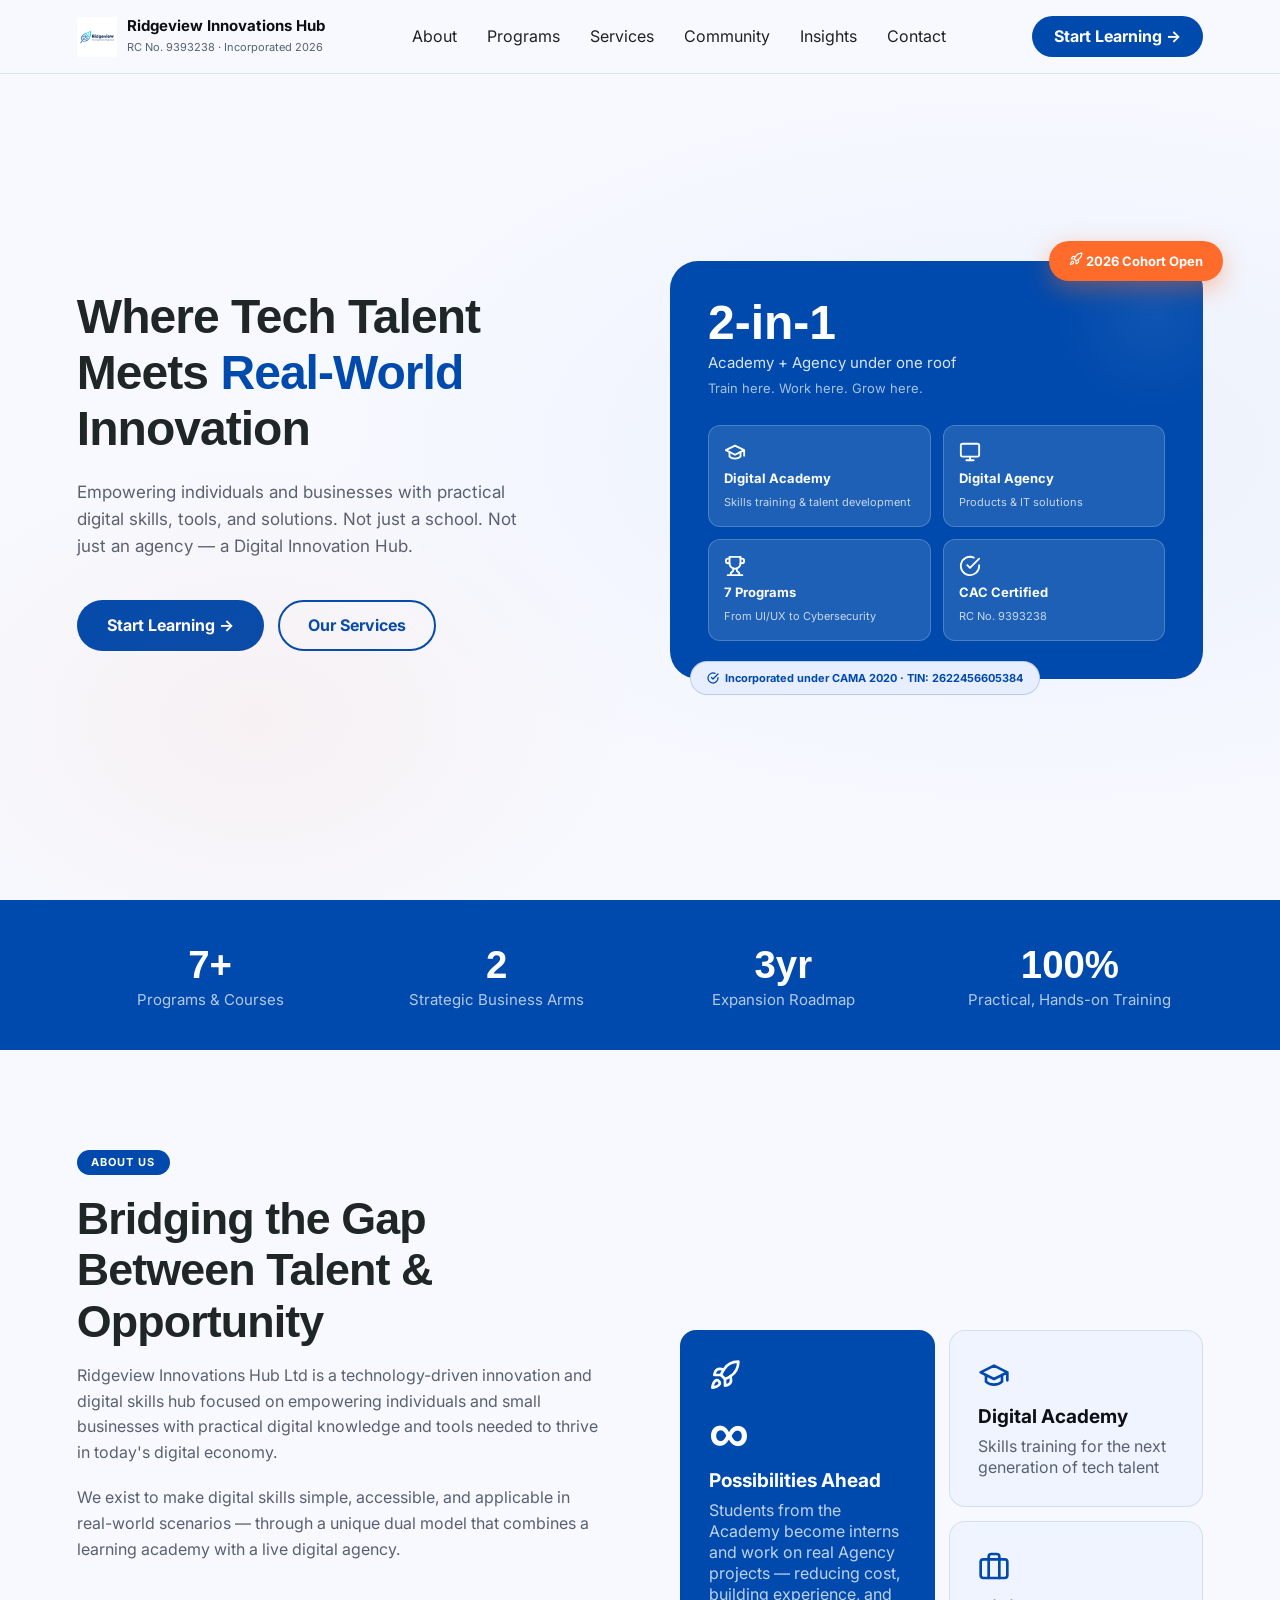
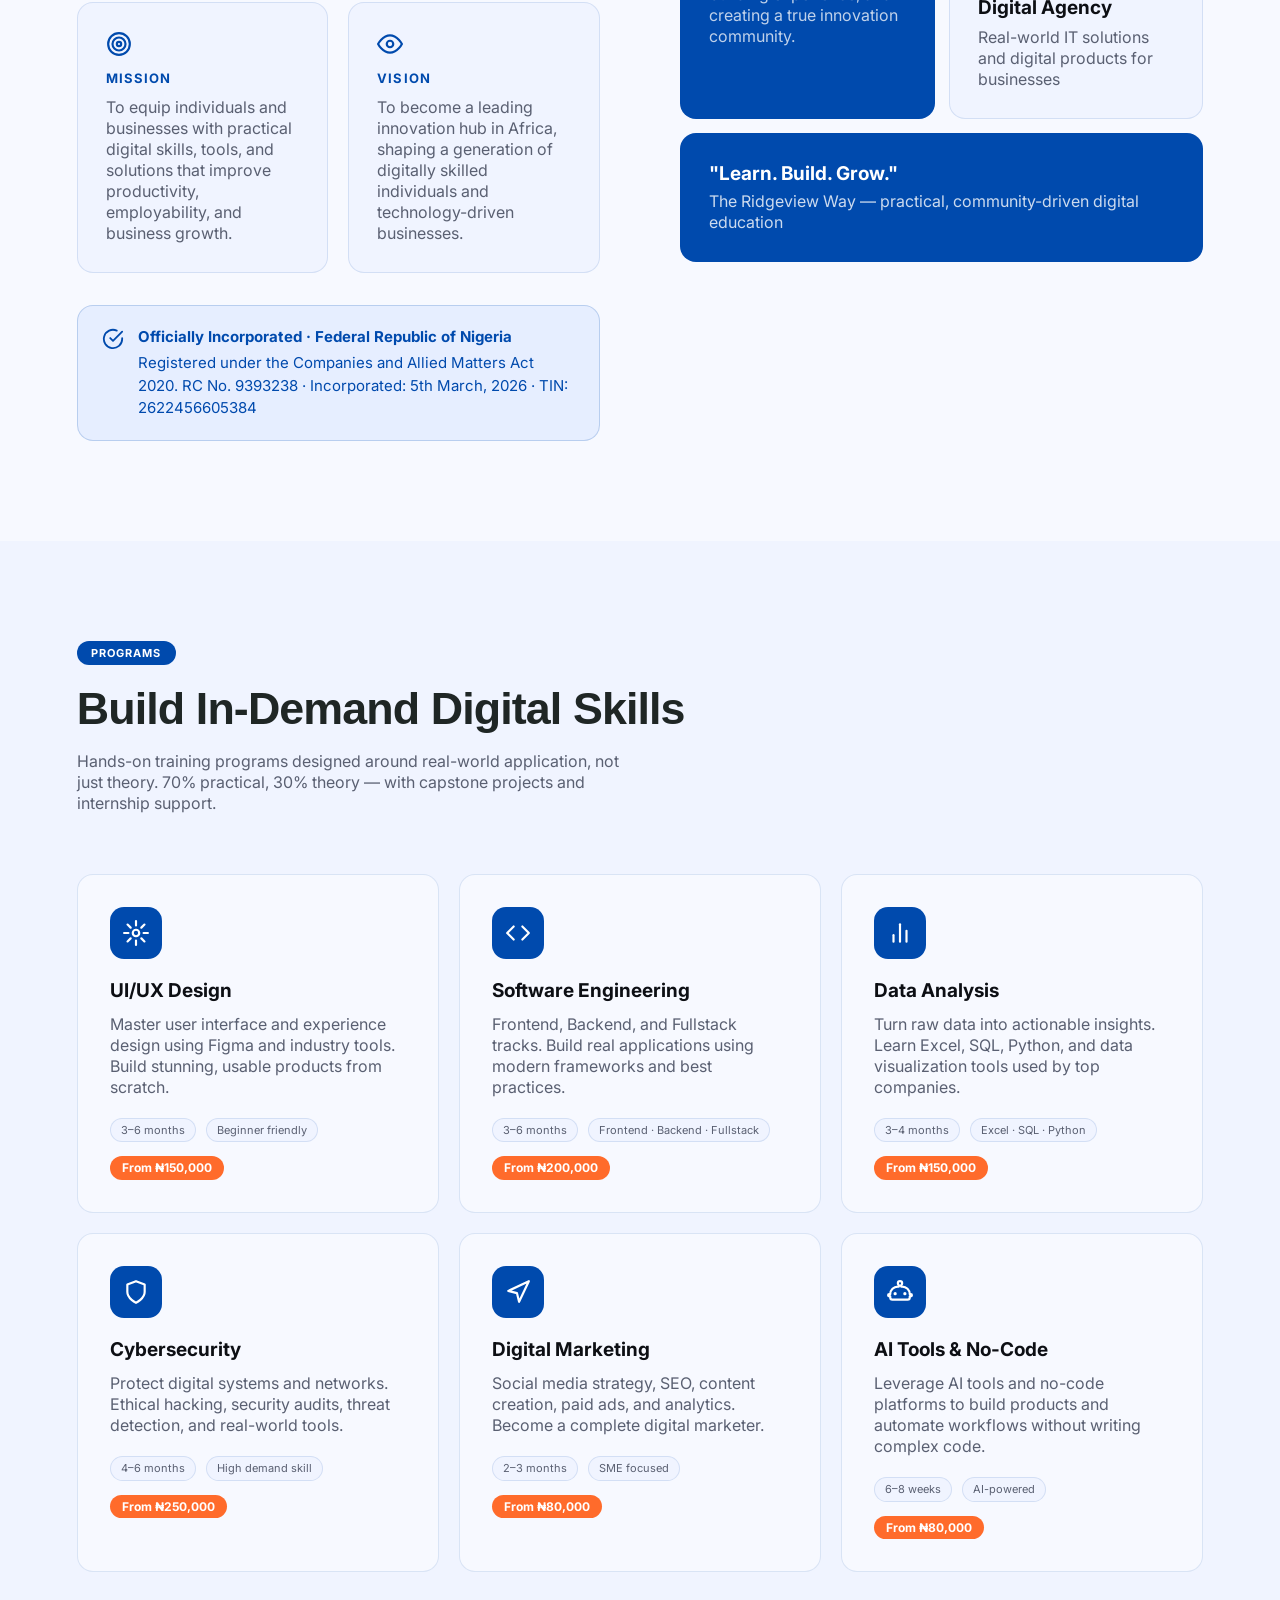
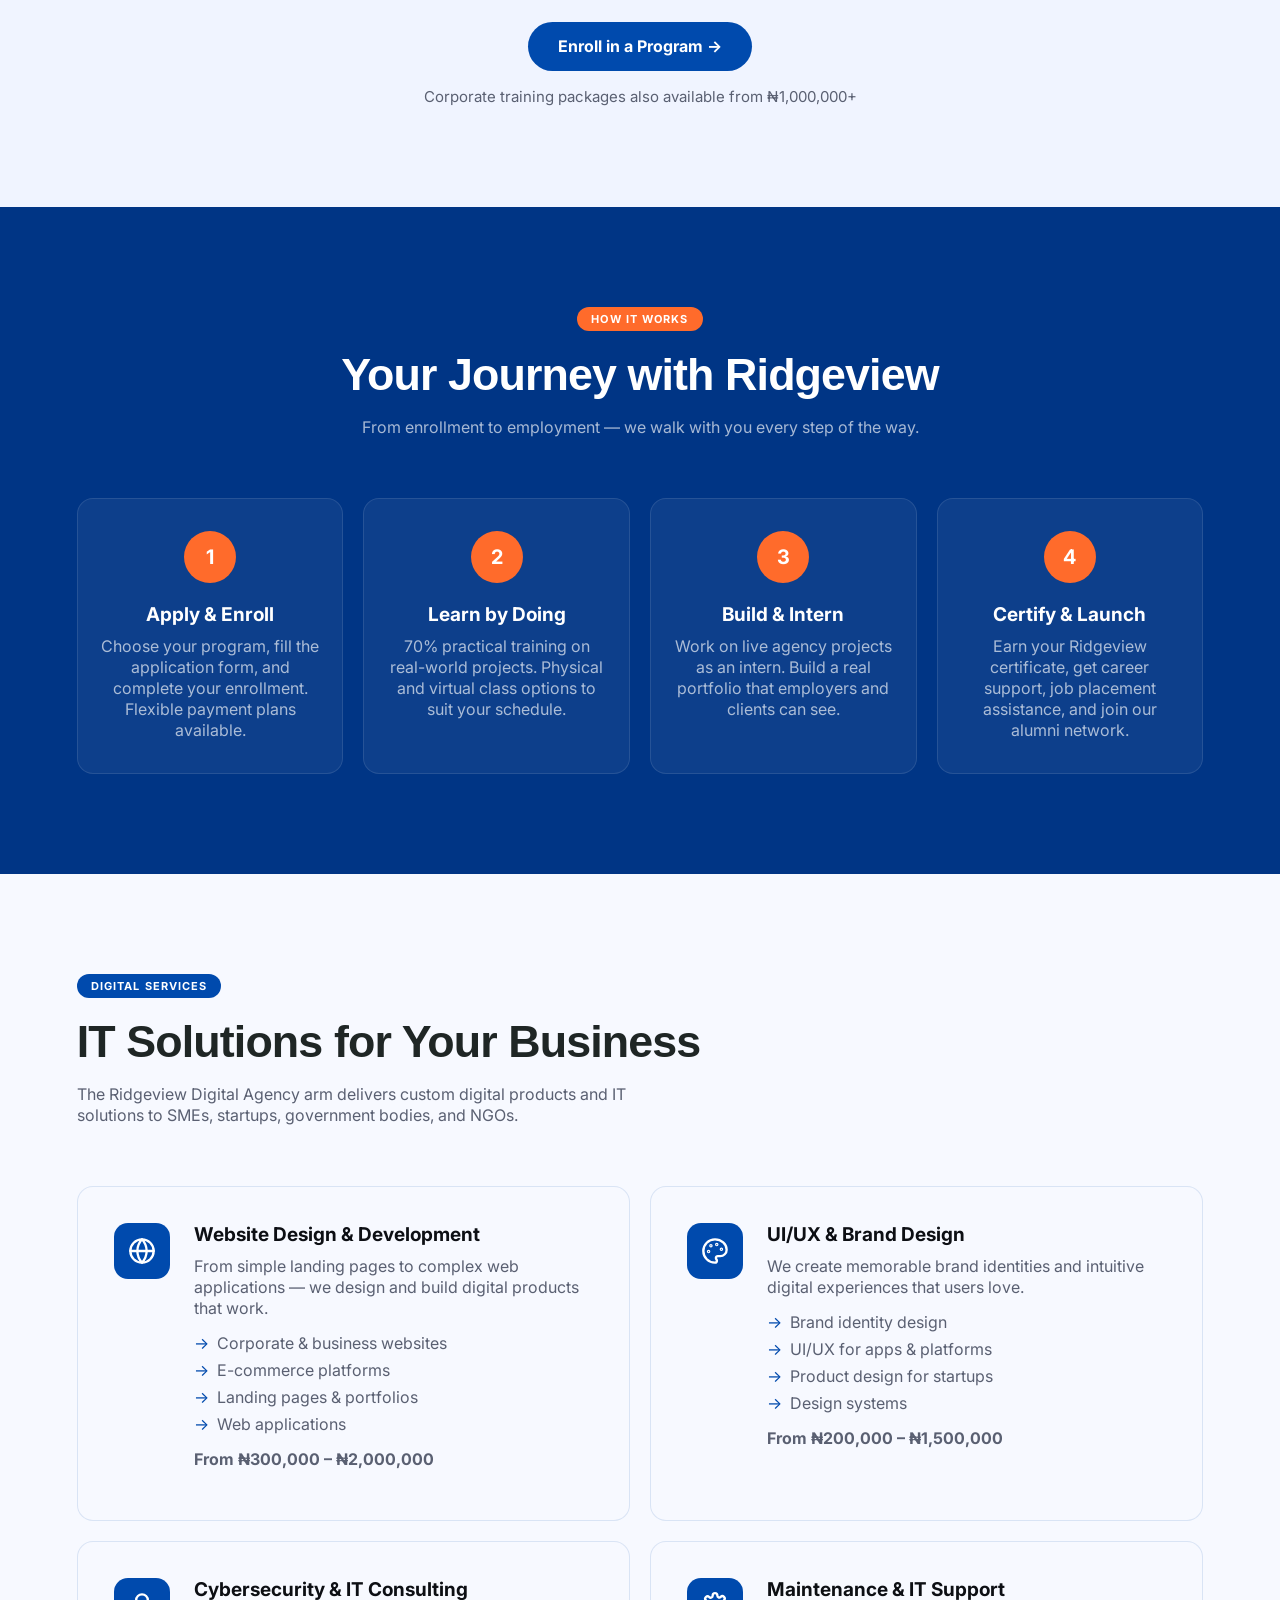
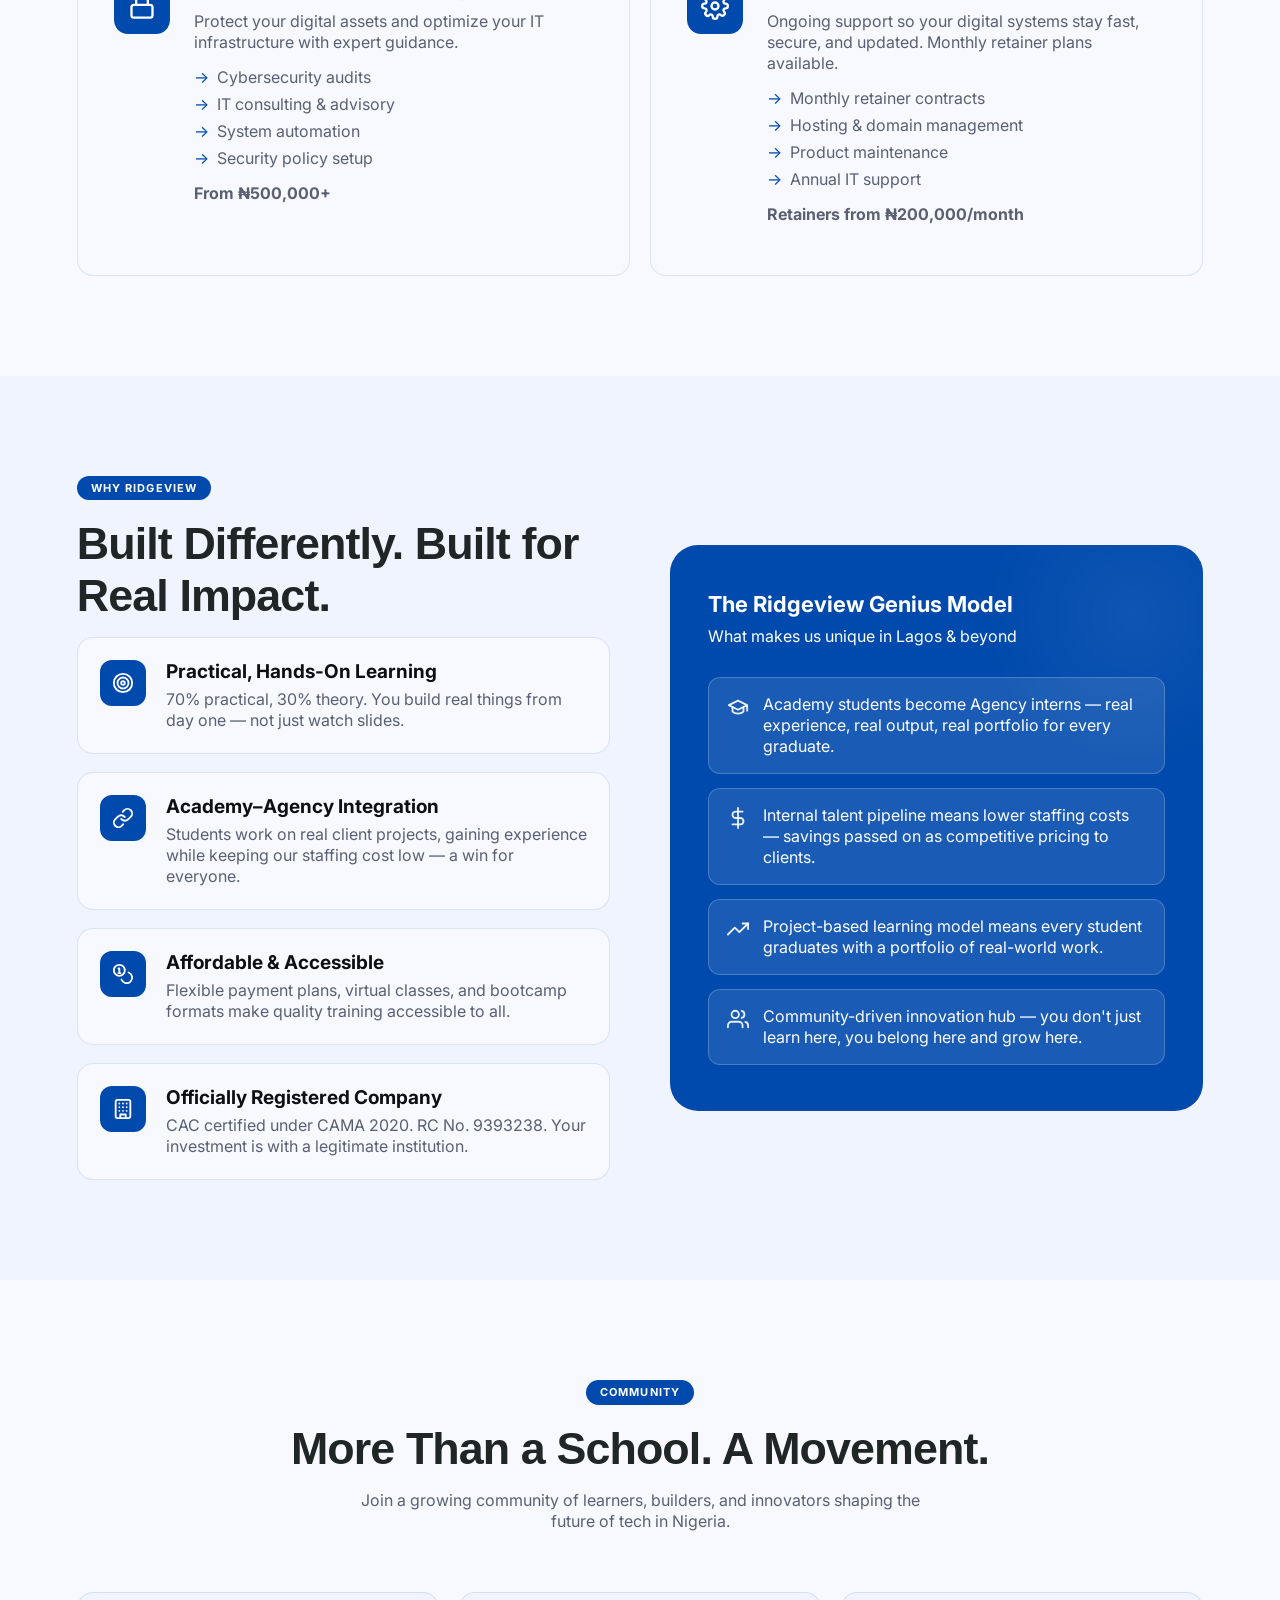
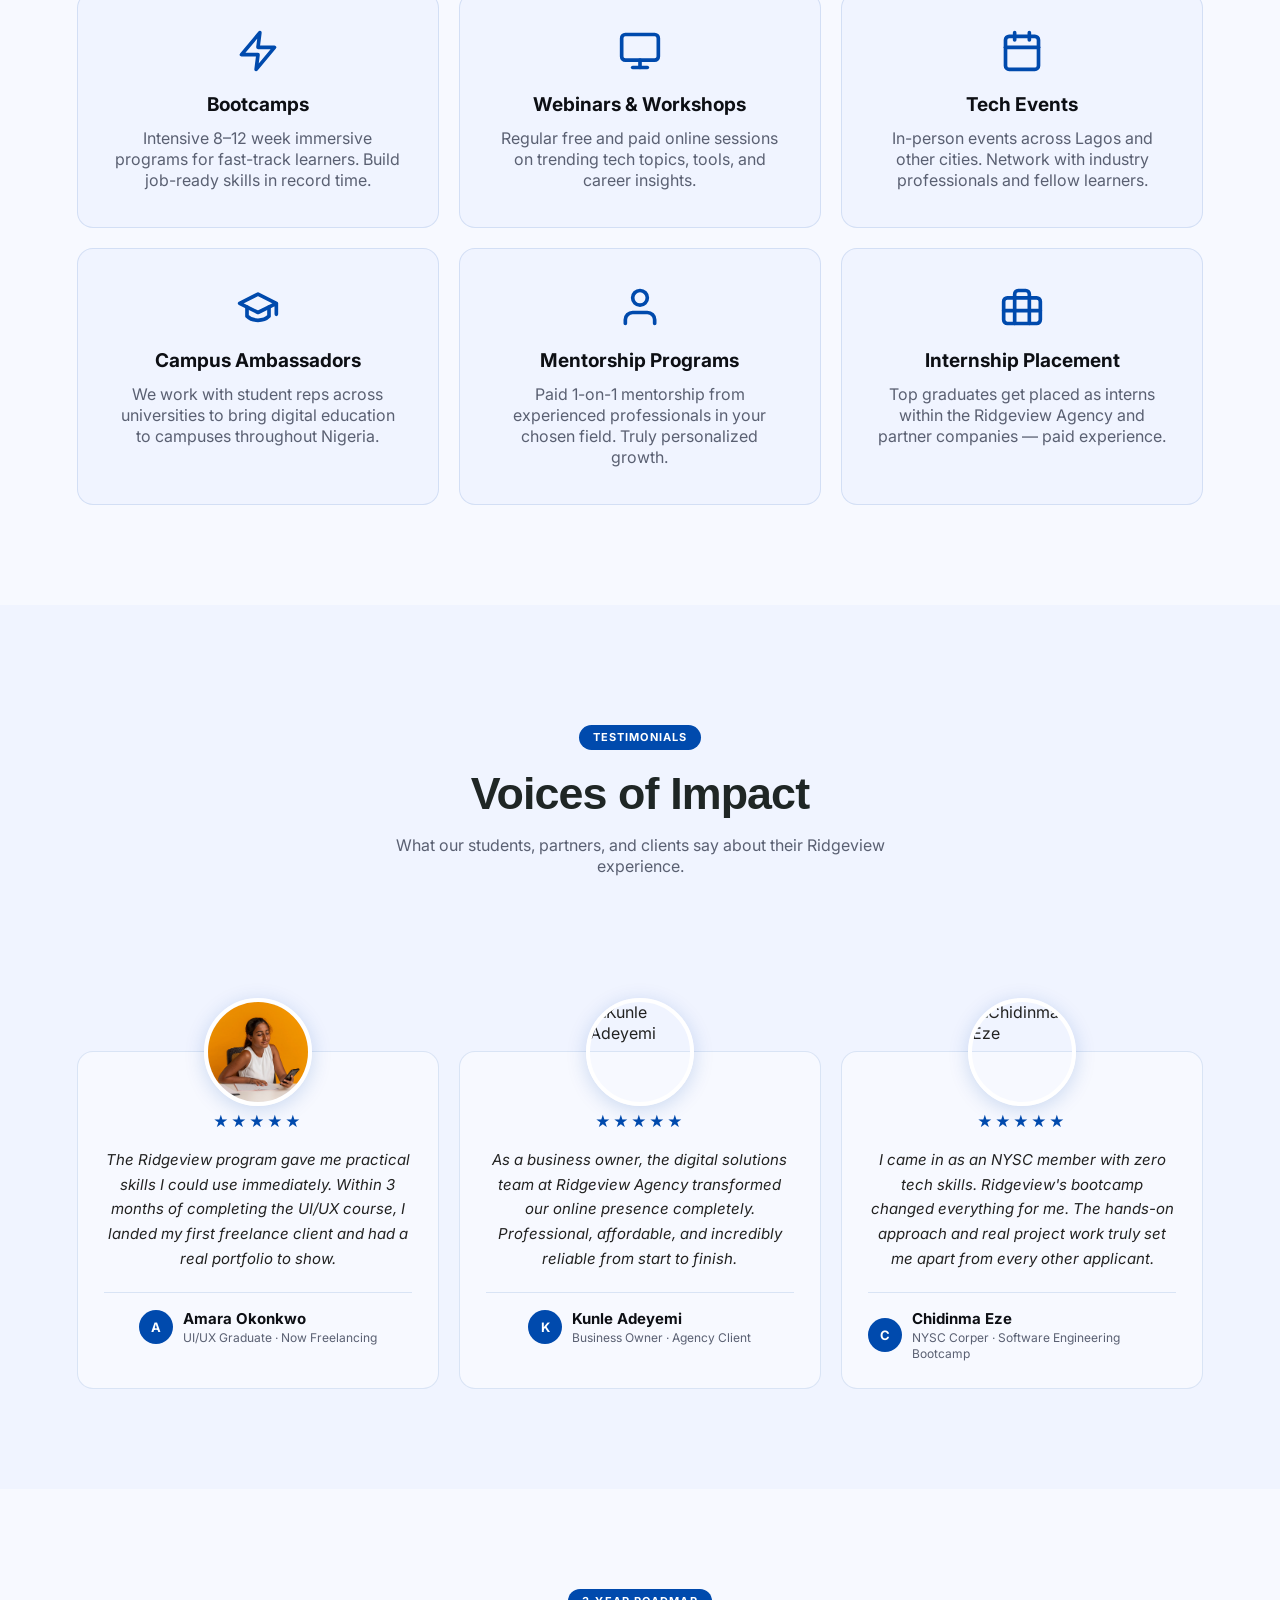
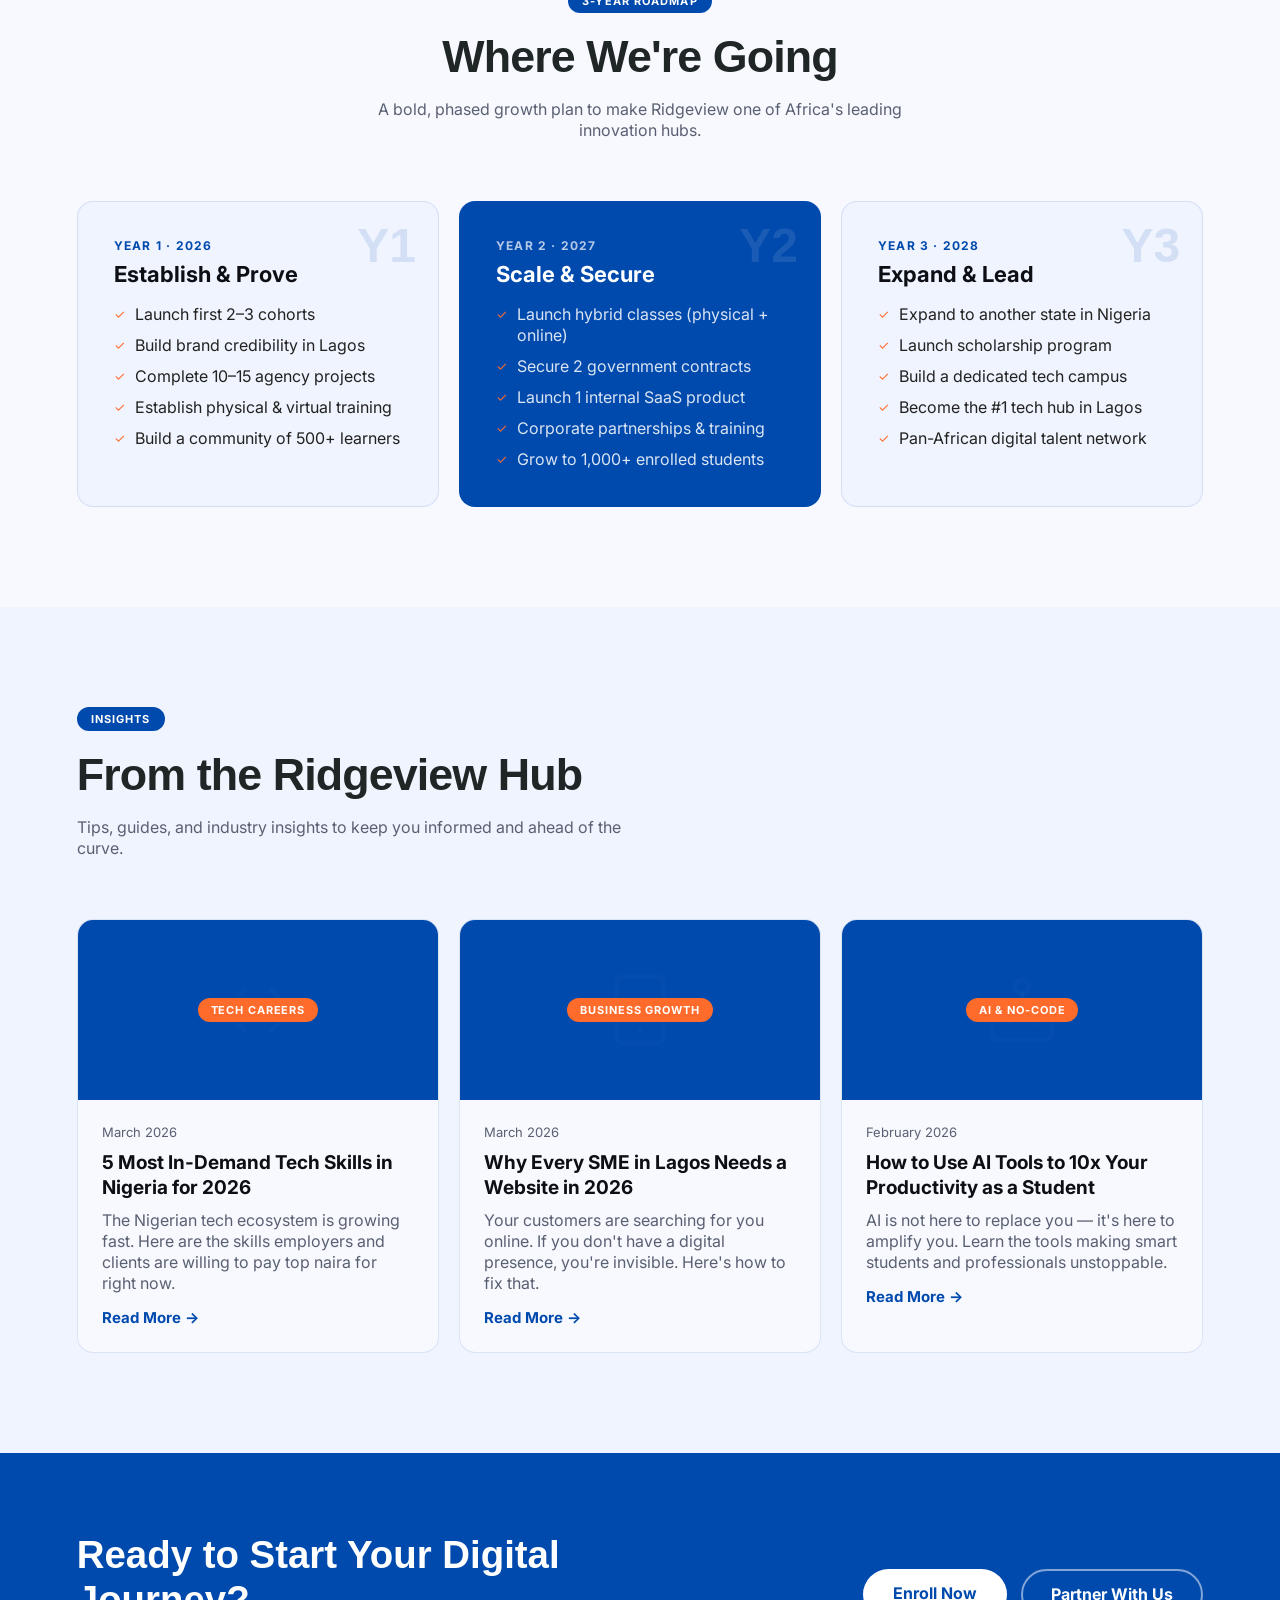
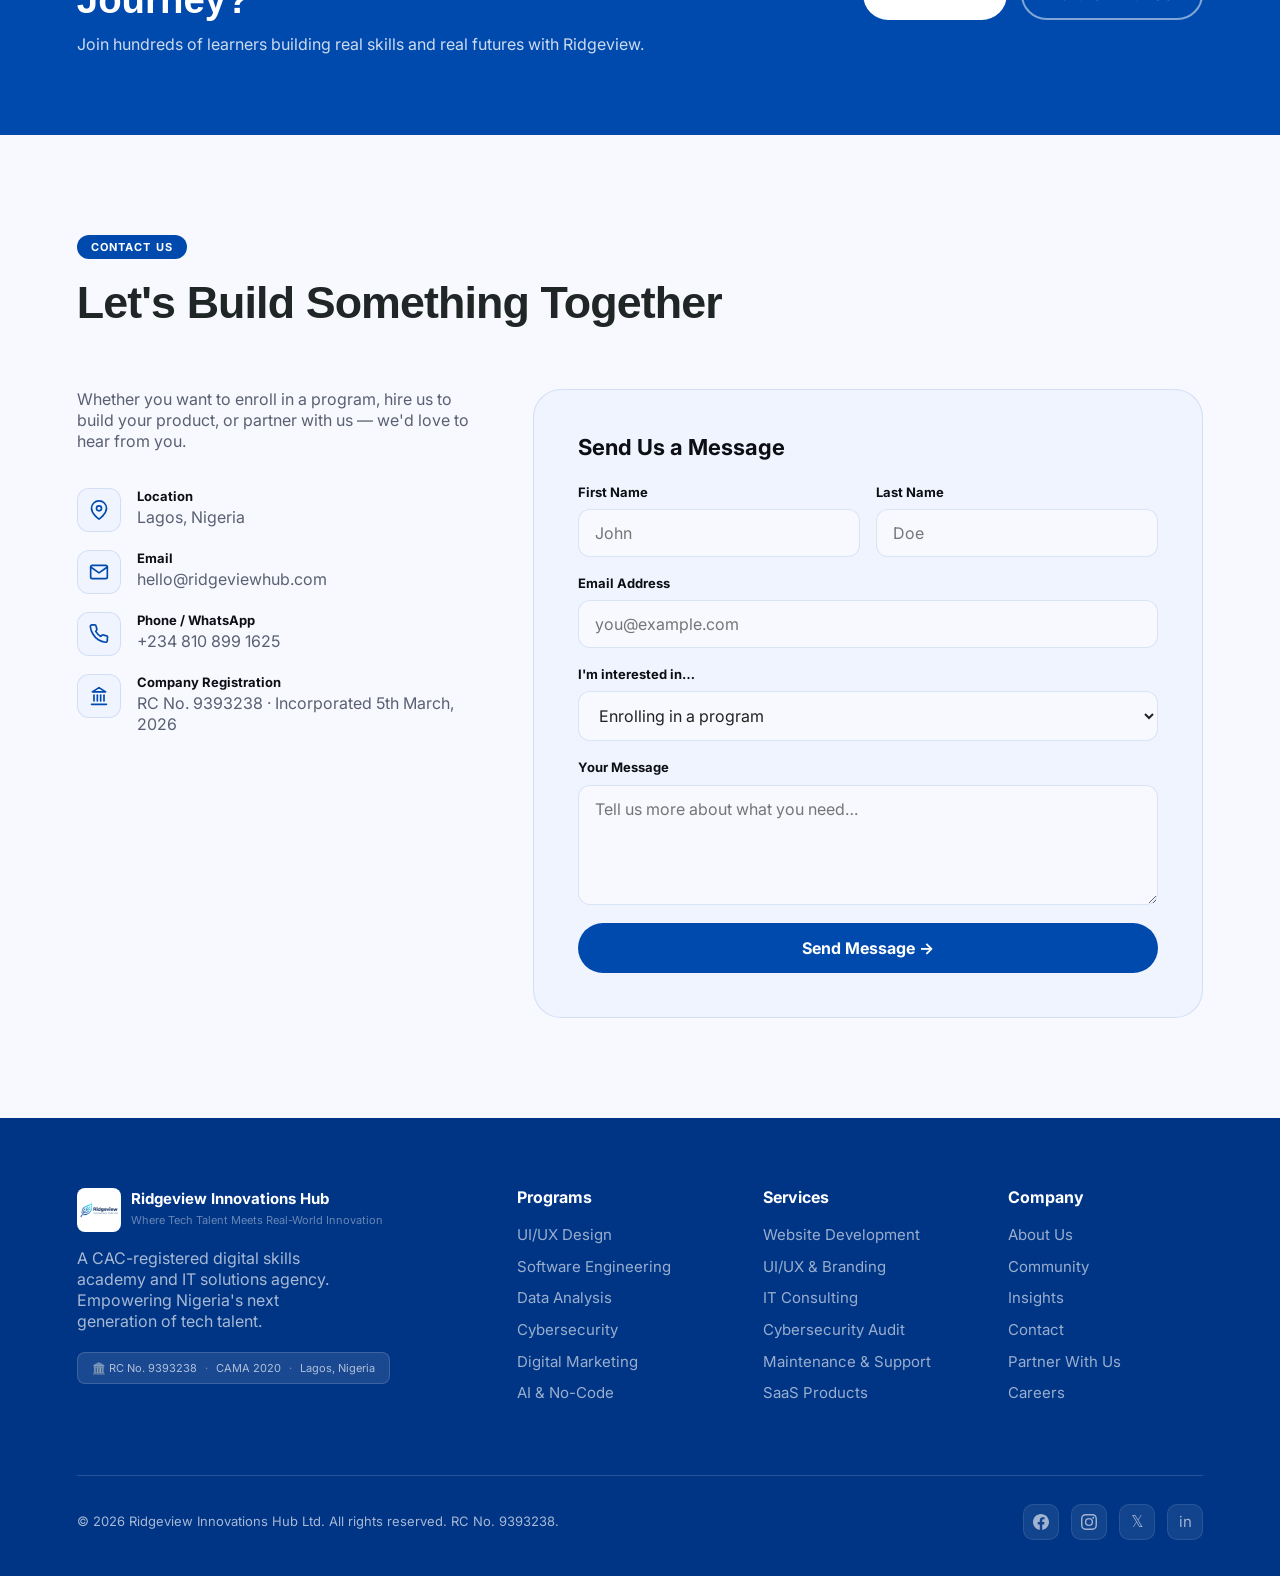
==== index.html @ 34851386 "update" ====
<!DOCTYPE html>
<html lang="en">
<head>
<meta charset="UTF-8"/>
<meta name="viewport" content="width=device-width, initial-scale=1.0"/>
<title>Ridgeview Innovations Hub Ltd – Where Tech Talent Meets Real-World Innovation</title>
<link rel="preconnect" href="https://fonts.googleapis.com"/>
<link href="https://fonts.googleapis.com/css2?family=Inter:wght@400;500;600;700;800&family=Syne:wght@700;800&display=swap" rel="stylesheet"/>
<link href="https://api.fontshare.com/v2/css?f[]=satoshi@800,700&display=swap" rel="stylesheet"/>
<style>
:root{
  --ink:#222221;
  --ink-dark:#0d0f14;
  --paper:#f0f4ff;
  --cream:#f7f9ff;
  --accent:#ff6b2b;
  --brand:#004aad;
  --brand-dark:#003585;
  --brand-light:#e6eeff;
  --green:#1a6b45;
  --muted:#5a6072;
  --bd:rgba(0,74,173,0.12);
  --r:16px;--rl:28px;
  --font-body:Inter,system-ui,-apple-system,".SFNSText-Regular","San Francisco",Roboto,"Segoe UI","Helvetica Neue","Lucida Grande",sans-serif;
  --font-hero:'Satoshi-Variable','Satoshi',-apple-system,BlinkMacSystemFont,"Segoe UI",Roboto,Helvetica,Arial,sans-serif;
}
.logo-img{height:40px;width:auto;display:block;object-fit:contain}
.logo-img-footer{height:44px;width:auto;display:block;object-fit:contain;border-radius:8px}
*,*::before,*::after{box-sizing:border-box;margin:0;padding:0}
html{scroll-behavior:smooth}
body{font-family:var(--font-body);font-weight:400;background:var(--cream);color:var(--ink);overflow-x:hidden;font-size:16px;line-height:1.313}
h1,h2{font-family:var(--font-hero);font-weight:800;line-height:1.15;color:#1f2625}
h3,h4,h5{font-family:var(--font-body);font-weight:700;line-height:1.21;font-size:19px;color:var(--ink-dark)}
a{text-decoration:none}
img{max-width:100%}

/* NAV */
nav{position:fixed;top:0;left:0;right:0;z-index:100;display:flex;align-items:center;justify-content:space-between;padding:16px 6%;background:rgba(247,249,255,0.96);backdrop-filter:blur(14px);border-bottom:1px solid var(--bd);transition:box-shadow .3s}
.logo{display:flex;align-items:center;gap:10px;color:var(--ink-dark)}
.ltext strong{font-family:var(--font-body);font-size:15px;font-weight:700;display:block;line-height:1.2;color:var(--ink-dark)}
.ltext small{font-size:11px;color:var(--muted);font-family:var(--font-body);font-weight:400}
.nav-links{display:flex;align-items:center;gap:30px;list-style:none}
.nav-links a{color:var(--ink);font-family:var(--font-body);font-size:16px;font-weight:400;transition:color .2s}
.nav-links a:hover{color:var(--brand)}
.nav-cta{background:var(--brand);color:#ffffff;padding:10px 22px;border-radius:50px;font-family:var(--font-body);font-size:16px;font-weight:700;transition:background .2s}
.nav-cta:hover{background:var(--brand-dark)}
.hamburger{display:none;flex-direction:column;gap:5px;cursor:pointer;padding:5px;background:none;border:none}
.hamburger span{width:22px;height:2px;background:var(--ink-dark);border-radius:2px;display:block;transition:all .3s}
.mobile-menu{display:none;position:fixed;top:71px;left:0;right:0;background:var(--cream);border-bottom:1px solid var(--bd);padding:24px 6%;z-index:99;flex-direction:column}
.mobile-menu.open{display:flex}
.mobile-menu a{font-family:var(--font-body);color:var(--ink);font-size:16px;font-weight:400;padding:14px 0;border-bottom:1px solid var(--bd)}

/* HERO */
.hero{padding:140px 6% 100px;min-height:100vh;display:grid;grid-template-columns:1fr 1fr;align-items:center;gap:60px;position:relative;overflow:hidden;background:var(--cream)}
.hero::before{content:'';position:absolute;inset:0;background:radial-gradient(ellipse 80% 60% at 80% 50%,rgba(0,74,173,.05) 0%,transparent 70%),radial-gradient(ellipse 50% 50% at 20% 80%,rgba(255,107,43,.06) 0%,transparent 60%);pointer-events:none}
.hero-badge{display:inline-flex;align-items:center;gap:8px;background:var(--brand);color:#fff;padding:7px 16px;border-radius:50px;font-family:var(--font-body);font-size:12px;font-weight:700;letter-spacing:.08em;text-transform:uppercase;margin-bottom:28px}
.hero-badge::before{content:'●';font-size:8px;animation:blink 2s infinite}
@keyframes blink{0%,100%{opacity:1}50%{opacity:.3}}
.hero h1{font-size:clamp(2.4rem,5vw,48px);line-height:56px;letter-spacing:-.02em;margin-bottom:22px}
.hero h1 em{font-style:normal;color:var(--brand)}
.hero-sub{font-family:var(--font-body);font-size:17px;font-weight:400;color:var(--muted);max-width:460px;margin-bottom:40px;line-height:1.6}
.hero-actions{display:flex;gap:14px;flex-wrap:wrap}
.btn-primary{background:var(--brand);color:#fff;padding:14px 30px;border-radius:50px;font-family:var(--font-body);font-size:16px;font-weight:700;display:inline-flex;align-items:center;gap:8px;transition:all .25s}
.btn-primary:hover{background:var(--brand-dark);transform:translateY(-2px);box-shadow:0 12px 30px rgba(0,74,173,.3)}
.btn-secondary{border:2px solid var(--brand);color:var(--brand);padding:13px 28px;border-radius:50px;font-family:var(--font-body);font-size:16px;font-weight:700;display:inline-flex;align-items:center;gap:8px;transition:all .25s}
.btn-secondary:hover{background:var(--brand);color:#fff;transform:translateY(-2px)}
.hero-right{position:relative}
.hero-float{position:absolute;top:-20px;right:-20px;background:var(--accent);color:#fff;padding:11px 20px;border-radius:50px;font-family:var(--font-body);font-size:13px;font-weight:700;box-shadow:0 8px 24px rgba(255,107,43,.4);z-index:2}
.hero-card{background:var(--brand);border-radius:var(--rl);padding:38px;color:#fff;position:relative;overflow:hidden}
.hero-card::after{content:'';position:absolute;top:-50px;right:-50px;width:200px;height:200px;background:radial-gradient(circle,rgba(255,255,255,.3) 0%,transparent 70%);opacity:.2}
.hero-card .big{font-family:var(--font-hero);font-size:3rem;font-weight:800;color:#fff;line-height:1;margin-bottom:6px}
.hero-card .sub{font-family:var(--font-body);font-size:15px;opacity:.85;margin-bottom:8px}
.hero-card .sub2{font-family:var(--font-body);font-size:13px;opacity:.65;margin-bottom:28px}
.hmini{display:grid;grid-template-columns:1fr 1fr;gap:12px;margin-top:20px}
.hm{background:rgba(255,255,255,.12);border-radius:12px;padding:15px;border:1px solid rgba(255,255,255,.2)}
.hm .ico{font-size:22px;margin-bottom:7px}
.hm strong{font-family:var(--font-body);font-size:13px;font-weight:700;display:block;margin-bottom:3px}
.hm span{font-family:var(--font-body);font-size:11px;opacity:.75}
.hero-reg{position:absolute;bottom:-16px;left:20px;background:var(--brand-light);border:1px solid rgba(0,74,173,.2);padding:9px 16px;border-radius:50px;font-family:var(--font-body);font-size:11px;font-weight:700;color:var(--brand);display:flex;align-items:center;gap:6px}

/* STATS */
.stats{background:var(--brand);padding:40px 6%;display:grid;grid-template-columns:repeat(4,1fr);gap:20px;text-align:center}
.si .n{font-family:var(--font-hero);font-size:2.4rem;font-weight:800;color:#fff;display:block;line-height:1}
.si span{font-family:var(--font-body);font-size:15px;color:rgba(255,255,255,.7);margin-top:6px;display:block}

/* SECTIONS */
section{padding:100px 6%}
.stag{display:inline-block;background:var(--brand);color:#fff;padding:5px 14px;border-radius:50px;font-family:var(--font-body);font-size:11px;font-weight:700;letter-spacing:.1em;text-transform:uppercase;margin-bottom:18px}
.stitle{font-family:var(--font-hero);font-size:clamp(1.8rem,3.5vw,2.8rem);font-weight:800;margin-bottom:16px;letter-spacing:-.02em;color:#1f2625}
.ssub{font-family:var(--font-body);font-size:16px;color:var(--muted);max-width:560px;line-height:1.313}
.sh{margin-bottom:60px}
.sh.c{text-align:center}
.sh.c .ssub{margin:0 auto}

/* ABOUT */
.about-g{display:grid;grid-template-columns:1fr 1fr;gap:80px;align-items:center}
.mv-grid{display:grid;grid-template-columns:1fr 1fr;gap:20px;margin-top:40px}
.mvc{background:var(--paper);border-radius:var(--r);padding:28px;border:1px solid var(--bd)}
.mvc .ico{font-size:28px;margin-bottom:14px}
.mvc h4{font-family:var(--font-body);font-size:13px;font-weight:700;text-transform:uppercase;letter-spacing:.08em;color:var(--brand);margin-bottom:10px}
.mvc p{font-family:var(--font-body);font-size:16px;color:var(--muted);line-height:1.313}
.reg-info{margin-top:32px;background:var(--brand-light);border:1px solid rgba(0,74,173,.2);border-radius:var(--r);padding:20px 24px;display:flex;align-items:flex-start;gap:14px}
.reg-info .ri{font-size:24px;flex-shrink:0;margin-top:2px}
.reg-info p{font-family:var(--font-body);font-size:15px;color:var(--brand);line-height:1.5}
.reg-info strong{font-weight:700;display:block;margin-bottom:4px}
.avblocks{display:grid;grid-template-columns:1fr 1fr;gap:14px}
.avb{background:var(--paper);border-radius:var(--r);padding:28px;border:1px solid var(--bd);transition:transform .3s,box-shadow .3s}
.avb:hover{transform:translateY(-4px);box-shadow:0 16px 40px rgba(0,74,173,.1)}
.avb.dark{background:var(--brand);color:#fff;grid-row:span 2}
.avb.dark p{color:rgba(255,255,255,.75)}
.avb .aico{font-size:32px;margin-bottom:14px}
.avb h3{font-size:19px;margin-bottom:8px;color:var(--ink-dark)}
.avb.dark h3{color:#fff}
.avb p{font-size:16px;color:var(--muted);line-height:1.313}
.avb .bnum{font-family:var(--font-hero);font-size:3.5rem;font-weight:800;color:#fff;line-height:1;margin-bottom:8px}
.avb.amber{background:var(--brand);grid-column:span 2}
.avb.amber h3{font-weight:700;font-size:19px;margin-bottom:6px;color:#fff}
.avb.amber p{font-size:16px;color:rgba(255,255,255,.8)}

/* PROGRAMS */
.prog-section{background:var(--paper)}
.prog-grid{display:grid;grid-template-columns:repeat(3,1fr);gap:20px}
.pc{background:var(--cream);border-radius:var(--r);padding:32px;border:1px solid var(--bd);transition:all .3s;position:relative;overflow:hidden}
.pc::after{content:'';position:absolute;bottom:0;left:0;right:0;height:3px;background:var(--brand);transform:scaleX(0);transition:transform .3s;transform-origin:left}
.pc:hover::after{transform:scaleX(1)}
.pc:hover{transform:translateY(-4px);box-shadow:0 20px 50px rgba(0,0,0,.1)}
.pico{width:52px;height:52px;border-radius:14px;background:var(--brand);display:flex;align-items:center;justify-content:center;font-size:24px;margin-bottom:20px}
.pc h3{font-size:19px;margin-bottom:12px;color:var(--ink-dark)}
.pc p{font-size:16px;color:var(--muted);line-height:1.313;margin-bottom:20px}
.pmeta{display:flex;gap:10px;flex-wrap:wrap}
.ptag{background:var(--paper);border:1px solid var(--bd);padding:4px 10px;border-radius:50px;font-family:var(--font-body);font-size:11px;color:var(--muted)}
.pchip{display:inline-block;background:var(--accent);color:#fff;padding:4px 12px;border-radius:50px;font-family:var(--font-body);font-size:12px;font-weight:700;margin-top:14px}

/* HOW IT WORKS */
.hiw{background:#003585}
.hiw .stag{background:var(--accent);color:#fff}
.hiw .stitle{color:#fff}
.hiw .ssub{color:rgba(255,255,255,.65)}
.steps{display:grid;grid-template-columns:repeat(4,1fr);gap:20px}
.step{background:rgba(255,255,255,.05);border:1px solid rgba(255,255,255,.1);border-radius:var(--r);padding:32px 22px;text-align:center;transition:background .3s}
.step:hover{background:rgba(255,255,255,.1)}
.snum{width:52px;height:52px;background:var(--accent);border-radius:50%;display:flex;align-items:center;justify-content:center;font-family:var(--font-body);font-size:20px;font-weight:700;color:#fff;margin:0 auto 20px}
.step h4{font-size:19px;color:#fff;margin-bottom:10px}
.step p{font-size:16px;color:rgba(255,255,255,.65);line-height:1.313}

/* SERVICES */
.svc-grid{display:grid;grid-template-columns:1fr 1fr;gap:20px}
.sc{background:var(--cream);border-radius:var(--r);padding:36px;border:1px solid var(--bd);display:flex;gap:24px;align-items:flex-start;transition:all .3s}
.sc:hover{border-color:var(--brand);transform:translateY(-3px);box-shadow:0 16px 40px rgba(0,74,173,.08)}
.sico{width:56px;height:56px;flex-shrink:0;background:var(--brand);border-radius:14px;display:flex;align-items:center;justify-content:center;font-size:26px}
.sc h3{font-size:19px;margin-bottom:10px;color:var(--ink-dark)}
.sc p{font-size:16px;color:var(--muted);line-height:1.313;margin-bottom:14px}
.sl{list-style:none;display:flex;flex-direction:column;gap:6px}
.sl li{font-size:16px;color:var(--muted);display:flex;align-items:center;gap:8px}
.sl li::before{content:'→';color:var(--brand)}
.sp{font-family:var(--font-body);font-size:16px;font-weight:700;color:var(--green);margin-top:14px}

/* WHY US */
.why-section{background:var(--paper)}
.why-g{display:grid;grid-template-columns:1fr 1fr;gap:60px;align-items:center}
.why-list{display:flex;flex-direction:column;gap:18px}
.wi{display:flex;gap:20px;align-items:flex-start;padding:22px;background:var(--cream);border-radius:var(--r);border:1px solid var(--bd);transition:all .3s}
.wi:hover{border-color:var(--brand);box-shadow:0 8px 24px rgba(0,74,173,.08)}
.wico{width:46px;height:46px;background:var(--brand);border-radius:12px;display:flex;align-items:center;justify-content:center;font-size:22px;flex-shrink:0}
.wi h4{font-size:19px;margin-bottom:6px;color:var(--ink-dark)}
.wi p{font-size:16px;color:var(--muted);line-height:1.313}
.why-vis{background:var(--brand);border-radius:var(--rl);padding:46px 38px;color:#fff;position:relative;overflow:hidden}
.why-vis::before{content:'';position:absolute;top:-80px;right:-80px;width:300px;height:300px;background:radial-gradient(circle,rgba(255,255,255,.4) 0%,transparent 70%);opacity:.15}
.why-vis h3{font-family:var(--font-body);font-size:22px;font-weight:700;line-height:1.21;margin-bottom:8px;color:#fff}
.why-vis>p{font-family:var(--font-body);font-size:16px;color:#fff;margin-bottom:30px;line-height:1.313}
.edges{display:flex;flex-direction:column;gap:14px}
.ei{background:rgba(255,255,255,.1);border-radius:12px;padding:16px 18px;display:flex;align-items:flex-start;gap:14px;border:1px solid rgba(255,255,255,.2)}
.ei .eico{font-size:22px;flex-shrink:0;margin-top:2px}
.ei p{font-family:var(--font-body);font-size:16px;color:#fff;line-height:1.313}

/* COMMUNITY */
.comm-section{background:var(--cream)}
.comm-grid{display:grid;grid-template-columns:repeat(3,1fr);gap:20px}
.cc{background:var(--paper);border-radius:var(--r);padding:36px;border:1px solid var(--bd);text-align:center;transition:all .3s}
.cc:hover{transform:translateY(-4px);box-shadow:0 20px 50px rgba(0,0,0,.08)}
.cico{font-size:48px;margin-bottom:20px;display:block}
.cc h3{font-size:19px;margin-bottom:12px;color:var(--ink-dark)}
.cc p{font-size:16px;color:var(--muted);line-height:1.313}

/* TESTIMONIALS */
.testi-section{background:var(--paper);padding-top:120px}
.tg{display:grid;grid-template-columns:repeat(3,1fr);gap:20px;padding-top:60px}
.tc{background:var(--cream);border-radius:var(--r);border:1px solid var(--bd);overflow:visible;transition:all .3s;position:relative;margin-top:54px}
.tc:hover{border-color:var(--brand);transform:translateY(-3px);box-shadow:0 12px 36px rgba(0,74,173,.1)}
.tc-img{width:108px;height:108px;border-radius:50%;object-fit:cover;object-position:center top;display:block;position:absolute;top:-54px;left:50%;transform:translateX(-50%);border:4px solid #fff;box-shadow:0 4px 20px rgba(0,74,173,.18)}
.tc-body{padding:60px 26px 26px}
.tstars{color:var(--brand);font-size:15px;margin-bottom:16px;letter-spacing:2px;text-align:center}
.tq{font-size:2.6rem;color:var(--brand);line-height:1;margin-bottom:8px;font-family:Georgia,serif;text-align:center}
.tt{font-family:var(--font-body);font-size:15px;color:var(--ink);line-height:1.65;margin-bottom:20px;font-style:italic;text-align:center}
.ta{display:flex;align-items:center;justify-content:center;gap:10px;padding-top:16px;border-top:1px solid var(--bd)}
.tav{width:34px;height:34px;border-radius:50%;background:var(--brand);display:flex;align-items:center;justify-content:center;font-family:var(--font-body);font-weight:700;color:#fff;font-size:13px;flex-shrink:0}
.tname{font-family:var(--font-body);font-size:15px;font-weight:700;color:var(--ink-dark)}
.trole{font-family:var(--font-body);font-size:12px;color:var(--muted);margin-top:2px}

/* GROWTH */
.growth-section{background:var(--cream)}
.gg{display:grid;grid-template-columns:repeat(3,1fr);gap:20px}
.gc{background:var(--paper);border-radius:var(--r);padding:36px;border:1px solid var(--bd);position:relative;overflow:hidden;transition:all .3s}
.gc:hover{transform:translateY(-4px);box-shadow:0 20px 50px rgba(0,0,0,.1)}
.gc.feat{background:var(--brand);color:#fff}
.ybg{font-family:var(--font-hero);font-size:3rem;font-weight:800;color:var(--bd);position:absolute;top:20px;right:22px;line-height:1}
.gc.feat .ybg{color:rgba(255,255,255,.1)}
.ylb{font-family:var(--font-body);font-size:12px;font-weight:700;text-transform:uppercase;letter-spacing:.1em;color:var(--brand);margin-bottom:8px;display:block}
.gc.feat .ylb{color:rgba(255,255,255,.7)}
.gc h3{font-family:var(--font-body);font-size:22px;font-weight:700;margin-bottom:16px;color:var(--ink-dark)}
.gc.feat h3{color:#fff}
.gi{list-style:none;display:flex;flex-direction:column;gap:10px}
.gi li{font-family:var(--font-body);font-size:16px;display:flex;align-items:flex-start;gap:10px;line-height:1.313}
.gi li::before{content:'✓';font-size:.8rem;color:var(--accent);flex-shrink:0;margin-top:3px}
.gc.feat .gi li{color:rgba(255,255,255,.85)}

/* BLOG */
.blog-section{background:var(--paper)}
.blog-grid{display:grid;grid-template-columns:repeat(3,1fr);gap:20px}
.bc{background:var(--cream);border-radius:var(--r);border:1px solid var(--bd);overflow:hidden;transition:all .3s}
.bc:hover{transform:translateY(-4px);box-shadow:0 20px 50px rgba(0,0,0,.1)}
.bthumb{height:180px;background:var(--brand);display:flex;align-items:center;justify-content:center;position:relative;overflow:hidden}
.bthumb .bico{position:absolute;font-size:80px;opacity:.12}
.blabel{position:relative;z-index:1;background:var(--accent);color:#fff;padding:5px 13px;border-radius:50px;font-family:var(--font-body);font-size:11px;font-weight:700;letter-spacing:.08em}
.bcontent{padding:24px}
.bdate{font-family:var(--font-body);font-size:13px;color:var(--muted);margin-bottom:10px}
.bc h3{font-family:var(--font-body);font-size:19px;font-weight:700;margin-bottom:10px;color:var(--ink-dark);line-height:1.3}
.bc p{font-family:var(--font-body);font-size:16px;color:var(--muted);line-height:1.313}
.blink{display:inline-flex;align-items:center;gap:6px;font-family:var(--font-body);font-size:15px;font-weight:700;color:var(--brand);margin-top:14px;transition:gap .2s}
.blink:hover{gap:10px}

/* CTA */
.cta-band{background:var(--brand);padding:80px 6%;display:grid;grid-template-columns:1fr auto;align-items:center;gap:40px}
.cta-band h2{font-size:clamp(1.8rem,3vw,2.6rem);color:#fff;max-width:600px}
.cta-band p{font-family:var(--font-body);font-size:16px;color:rgba(255,255,255,.8);margin-top:12px;line-height:1.313}
.cta-acts{display:flex;gap:14px;flex-wrap:wrap}
.bw{background:#fff;color:var(--brand);padding:14px 30px;border-radius:50px;font-family:var(--font-body);font-size:16px;font-weight:700;transition:all .25s}
.bw:hover{transform:translateY(-2px);box-shadow:0 12px 30px rgba(0,0,0,.2)}
.bow{border:2px solid rgba(255,255,255,.5);color:#fff;padding:13px 28px;border-radius:50px;font-family:var(--font-body);font-size:16px;font-weight:700;transition:all .25s}
.bow:hover{border-color:#fff;background:rgba(255,255,255,.1)}

/* CONTACT */
.contact-g{display:grid;grid-template-columns:1fr 1fr;gap:60px}
.ci-info h3{font-family:var(--font-body);font-size:22px;font-weight:700;margin-bottom:16px;color:var(--ink-dark)}
.ci-info>p{font-family:var(--font-body);font-size:16px;color:var(--muted);line-height:1.313;margin-bottom:36px}
.citems{display:flex;flex-direction:column;gap:18px}
.citem{display:flex;align-items:flex-start;gap:16px}
.ciico{width:44px;height:44px;background:var(--paper);border:1px solid var(--bd);border-radius:12px;display:flex;align-items:center;justify-content:center;font-size:20px;flex-shrink:0}
.citem .ct strong{font-family:var(--font-body);font-size:13px;font-weight:700;display:block;margin-bottom:2px;color:var(--ink-dark)}
.citem .ct span{font-family:var(--font-body);font-size:16px;color:var(--muted)}
.cform{background:var(--paper);border-radius:var(--rl);padding:44px;border:1px solid var(--bd)}
.cform h3{font-family:var(--font-body);font-size:22px;font-weight:700;margin-bottom:24px;color:var(--ink-dark)}
.frow{display:grid;grid-template-columns:1fr 1fr;gap:16px}
.fg{display:flex;flex-direction:column;gap:8px;margin-bottom:18px}
.fg label{font-family:var(--font-body);font-size:13px;font-weight:700;color:var(--ink-dark)}
.fg input,.fg select,.fg textarea{padding:13px 16px;border-radius:12px;border:1.5px solid var(--bd);background:var(--cream);font-family:var(--font-body);font-size:16px;color:var(--ink);outline:none;transition:border-color .2s}
.fg input:focus,.fg select:focus,.fg textarea:focus{border-color:var(--brand)}
.fg textarea{resize:vertical;min-height:120px}
.fsub{width:100%;background:var(--brand);color:#fff;padding:15px;border-radius:50px;font-family:var(--font-body);font-size:16px;font-weight:700;border:none;cursor:pointer;transition:all .25s}
.fsub:hover{background:var(--brand-dark);transform:translateY(-2px)}

/* FOOTER */
footer{background:#003585;color:rgba(255,255,255,.65);padding:70px 6% 36px}
.fg-grid{display:grid;grid-template-columns:2fr 1fr 1fr 1fr;gap:50px;margin-bottom:60px}
.fbrand p{font-family:var(--font-body);font-size:16px;line-height:1.313;max-width:280px}
.freg{margin-top:20px;display:inline-flex;align-items:center;gap:8px;background:rgba(255,255,255,.1);border:1px solid rgba(255,255,255,.15);padding:8px 14px;border-radius:8px;font-family:var(--font-body);font-size:11px}
.freg span{color:rgba(255,255,255,.4)}
.fcol h5{font-family:var(--font-body);font-size:16px;font-weight:700;color:#fff;margin-bottom:18px}
.fcol a{display:block;font-family:var(--font-body);font-size:15px;color:rgba(255,255,255,.6);margin-bottom:12px;transition:color .2s}
.fcol a:hover{color:var(--accent)}
.fbot{border-top:1px solid rgba(255,255,255,.15);padding-top:28px;display:flex;justify-content:space-between;align-items:center;flex-wrap:wrap;gap:16px}
.fbot p{font-family:var(--font-body);font-size:13px}
.socials{display:flex;gap:12px}
.slink{width:36px;height:36px;border-radius:10px;background:rgba(255,255,255,.07);border:1px solid rgba(255,255,255,.1);display:flex;align-items:center;justify-content:center;color:rgba(255,255,255,.6);font-size:15px;transition:all .2s}
.slink:hover{background:var(--accent);border-color:var(--accent);color:#fff}
.slink svg{width:16px;height:16px;fill:currentColor}

/* RESPONSIVE */
@media(max-width:1024px){
  .hero{grid-template-columns:1fr;padding:120px 6% 60px;min-height:auto}
  .hero-right{display:none}
  .about-g,.why-g,.contact-g{grid-template-columns:1fr}
  .why-vis{display:none}
  .prog-grid{grid-template-columns:1fr 1fr}
  .fg-grid{grid-template-columns:1fr 1fr}
}
@media(max-width:768px){
  .nav-links,.nav-cta{display:none}
  .hamburger{display:flex}
  .stats{grid-template-columns:1fr 1fr}
  .prog-grid,.svc-grid,.comm-grid,.tg,.gg,.blog-grid{grid-template-columns:1fr}
  .steps{grid-template-columns:1fr 1fr}
  .cta-band{grid-template-columns:1fr;text-align:center}
  .cta-acts{justify-content:center}
  .frow{grid-template-columns:1fr}
  .fg-grid{grid-template-columns:1fr}
  .fbot{flex-direction:column;text-align:center}
  .avblocks{grid-template-columns:1fr 1fr}
  .avb.dark{grid-row:auto}
}
@media(max-width:480px){
  .steps,.avblocks{grid-template-columns:1fr}
  section{padding:70px 5%}
}


/* Lucide icon color inheritance */

/* Blog thumb background icons */
.bico svg { width: 80px; height: 80px; color: rgba(255,255,255,.15); display: block; }
/* Edge icons in why-vis */
.eico { display: flex; align-items: center; flex-shrink: 0; margin-top: 2px; }
.eico svg { color: rgba(255,255,255,.9); width: 22px; height: 22px; }

.pico svg, .sico svg, .wico svg, .ciico svg, .aico svg, .ri svg, .ico svg {
  color: #fff;
  display: block;
}
.pico svg { width: 26px; height: 26px; }
.sico svg { width: 28px; height: 28px; }
.wico svg { width: 22px; height: 22px; }
.ciico svg { width: 20px; height: 20px; color: var(--brand); }
.aico svg { width: 32px; height: 32px; color: var(--brand); }
.avb.dark .aico svg { color: #fff; }
.avb.amber .aico svg { color: #fff; }
.ri svg { width: 22px; height: 22px; color: var(--brand); }
.ico svg { width: 26px; height: 26px; color: var(--brand); }
.cico svg { width: 44px; height: 44px; color: var(--brand); display: block; margin: 0 auto 20px; }
/* Hero card mini icons — force white inside blue card */
.hm .ico svg { width: 22px; height: 22px; color: #fff; }
/* Mission/Vision icons in mvc cards — brand blue */
.mvc .ico svg { width: 26px; height: 26px; color: var(--brand); }

/* ANIMATIONS */
.fade-up{opacity:1;transform:none;transition:opacity .7s ease,transform .7s ease}
body.js-ready .fade-up{opacity:0;transform:translateY(28px)}
body.js-ready .fade-up.in{opacity:1;transform:none}
</style>
</head>
<body>

<!-- NAV -->
<nav id="navbar">
  <a href="#" class="logo">
    <img src="Neural Leaf.png" alt="Ridgeview Innovations Hub" class="logo-img"/>
    <div class="ltext">
      <strong>Ridgeview Innovations Hub</strong>
      <small>RC No. 9393238 · Incorporated 2026</small>
    </div>
  </a>
  <ul class="nav-links">
    <li><a href="#about">About</a></li>
    <li><a href="#programs">Programs</a></li>
    <li><a href="#services">Services</a></li>
    <li><a href="#community">Community</a></li>
    <li><a href="#blog">Insights</a></li>
    <li><a href="#contact">Contact</a></li>
  </ul>
  <a href="#programs" class="nav-cta">Start Learning →</a>
  <button class="hamburger" onclick="toggleMenu()" aria-label="Menu">
    <span></span><span></span><span></span>
  </button>
</nav>

<div class="mobile-menu" id="mobileMenu">
  <a href="#about" onclick="toggleMenu()">About</a>
  <a href="#programs" onclick="toggleMenu()">Programs</a>
  <a href="#services" onclick="toggleMenu()">Services</a>
  <a href="#community" onclick="toggleMenu()">Community</a>
  <a href="#blog" onclick="toggleMenu()">Insights</a>
  <a href="#contact" onclick="toggleMenu()">Contact</a>
</div>

<!-- HERO -->
<section class="hero" id="home">
  <div>
    <!--<div class="hero-badge"><svg xmlns="http://www.w3.org/2000/svg" width="14" height="14" viewBox="0 0 24 24" fill="none" stroke="currentColor" stroke-width="2.5" stroke-linecap="round" stroke-linejoin="round" style="flex-shrink:0"><path d="M21 10c0 7-9 13-9 13s-9-6-9-13a9 9 0 0 1 18 0z"/><circle cx="12" cy="10" r="3"/></svg> Lagos, Nigeria · CAC Registered</div>-->
    <h1>Where Tech Talent<br/>Meets <em>Real-World</em><br/>Innovation</h1>
    <p class="hero-sub">Empowering individuals and businesses with practical digital skills, tools, and solutions. Not just a school. Not just an agency — a Digital Innovation Hub.</p>
    <div class="hero-actions">
      <a href="#programs" class="btn-primary">Start Learning →</a>
      <a href="#services" class="btn-secondary">Our Services</a>
    </div>
  </div>
  <div class="hero-right">
    <div class="hero-float"><svg xmlns="http://www.w3.org/2000/svg" width="14" height="14" viewBox="0 0 24 24" fill="none" stroke="currentColor" stroke-width="2" stroke-linecap="round" stroke-linejoin="round" style="flex-shrink:0"><path d="M4.5 16.5c-1.5 1.26-2 5-2 5s3.74-.5 5-2c.71-.84.7-2.13-.09-2.91a2.18 2.18 0 0 0-2.91-.09z"/><path d="m12 15-3-3a22 22 0 0 1 2-3.95A12.88 12.88 0 0 1 22 2c0 2.72-.78 7.5-6 11a22.35 22.35 0 0 1-4 2z"/><path d="M9 12H4s.55-3.03 2-4c1.62-1.08 5 0 5 0"/><path d="M12 15v5s3.03-.55 4-2c1.08-1.62 0-5 0-5"/></svg> 2026 Cohort Open</div>
    <div class="hero-card">
      <div class="big">2-in-1</div>
      <div class="sub">Academy + Agency under one roof</div>
      <div class="sub2">Train here. Work here. Grow here.</div>
      <div class="hmini">
        <div class="hm"><div class="ico"><svg xmlns="http://www.w3.org/2000/svg" width="24" height="24" viewBox="0 0 24 24" fill="none" stroke="currentColor" stroke-width="2" stroke-linecap="round" stroke-linejoin="round"><path d="M22 10v6M2 10l10-5 10 5-10 5z"/><path d="M6 12v5c3 3 9 3 12 0v-5"/></svg></div><strong>Digital Academy</strong><span>Skills training & talent development</span></div>
        <div class="hm"><div class="ico"><svg xmlns="http://www.w3.org/2000/svg" width="24" height="24" viewBox="0 0 24 24" fill="none" stroke="currentColor" stroke-width="2" stroke-linecap="round" stroke-linejoin="round"><rect x="2" y="3" width="20" height="14" rx="2" ry="2"/><line x1="8" y1="21" x2="16" y2="21"/><line x1="12" y1="17" x2="12" y2="21"/></svg></div><strong>Digital Agency</strong><span>Products & IT solutions</span></div>
        <div class="hm"><div class="ico"><svg xmlns="http://www.w3.org/2000/svg" width="22" height="22" viewBox="0 0 24 24" fill="none" stroke="currentColor" stroke-width="2" stroke-linecap="round" stroke-linejoin="round"><path d="M6 9H4.5a2.5 2.5 0 0 1 0-5H6"/><path d="M18 9h1.5a2.5 2.5 0 0 0 0-5H18"/><path d="M4 22h16"/><path d="M10 14.66V17c0 .55-.47.98-.97 1.21C7.85 18.75 7 20.24 7 22"/><path d="M14 14.66V17c0 .55.47.98.97 1.21C16.15 18.75 17 20.24 17 22"/><path d="M18 2H6v7a6 6 0 0 0 12 0V2z"/></svg></div><strong>7 Programs</strong><span>From UI/UX to Cybersecurity</span></div>
        <div class="hm"><div class="ico"><svg xmlns="http://www.w3.org/2000/svg" width="24" height="24" viewBox="0 0 24 24" fill="none" stroke="currentColor" stroke-width="2" stroke-linecap="round" stroke-linejoin="round"><path d="M22 11.08V12a10 10 0 1 1-5.93-9.14"/><polyline points="22 4 12 14.01 9 11.01"/></svg></div><strong>CAC Certified</strong><span>RC No. 9393238</span></div>
      </div>
    </div>
    <div class="hero-reg"><svg xmlns="http://www.w3.org/2000/svg" width="12" height="12" viewBox="0 0 24 24" fill="none" stroke="currentColor" stroke-width="2.5" stroke-linecap="round" stroke-linejoin="round"><path d="M22 11.08V12a10 10 0 1 1-5.93-9.14"/><polyline points="22 4 12 14.01 9 11.01"/></svg> Incorporated under CAMA 2020 · TIN: 2622456605384</div>
  </div>
</section>

<!-- STATS -->
<div class="stats">
  <div class="si"><span class="n">7+</span><span>Programs & Courses</span></div>
  <div class="si"><span class="n">2</span><span>Strategic Business Arms</span></div>
  <div class="si"><span class="n">3yr</span><span>Expansion Roadmap</span></div>
  <div class="si"><span class="n">100%</span><span>Practical, Hands-on Training</span></div>
</div>

<!-- ABOUT -->
<section id="about">
  <div class="about-g">
    <div>
      <div class="stag">About Us</div>
      <h2 class="stitle">Bridging the Gap Between Talent &amp; Opportunity</h2>
      <p style="font-family:var(--font-body);font-size:16px;color:var(--muted);line-height:1.6;margin-bottom:20px">Ridgeview Innovations Hub Ltd is a technology-driven innovation and digital skills hub focused on empowering individuals and small businesses with practical digital knowledge and tools needed to thrive in today's digital economy.</p>
      <p style="font-family:var(--font-body);font-size:16px;color:var(--muted);line-height:1.6">We exist to make digital skills simple, accessible, and applicable in real-world scenarios — through a unique dual model that combines a learning academy with a live digital agency.</p>
      <div class="mv-grid">
        <div class="mvc"><div class="ico"><svg xmlns="http://www.w3.org/2000/svg" width="24" height="24" viewBox="0 0 24 24" fill="none" stroke="currentColor" stroke-width="2" stroke-linecap="round" stroke-linejoin="round"><circle cx="12" cy="12" r="10"/><circle cx="12" cy="12" r="6"/><circle cx="12" cy="12" r="2"/></svg></div><h4>Mission</h4><p>To equip individuals and businesses with practical digital skills, tools, and solutions that improve productivity, employability, and business growth.</p></div>
        <div class="mvc"><div class="ico"><svg xmlns="http://www.w3.org/2000/svg" width="24" height="24" viewBox="0 0 24 24" fill="none" stroke="currentColor" stroke-width="2" stroke-linecap="round" stroke-linejoin="round"><path d="M1 12s4-8 11-8 11 8 11 8-4 8-11 8-11-8-11-8z"/><circle cx="12" cy="12" r="3"/></svg></div><h4>Vision</h4><p>To become a leading innovation hub in Africa, shaping a generation of digitally skilled individuals and technology-driven businesses.</p></div>
      </div>
      <div class="reg-info">
        <div class="ri"><svg xmlns="http://www.w3.org/2000/svg" width="24" height="24" viewBox="0 0 24 24" fill="none" stroke="currentColor" stroke-width="2" stroke-linecap="round" stroke-linejoin="round"><path d="M22 11.08V12a10 10 0 1 1-5.93-9.14"/><polyline points="22 4 12 14.01 9 11.01"/></svg></div>
        <p><strong>Officially Incorporated · Federal Republic of Nigeria</strong>Registered under the Companies and Allied Matters Act 2020. RC No. 9393238 · Incorporated: 5th March, 2026 · TIN: 2622456605384</p>
      </div>
    </div>
    <div class="avblocks fade-up">
      <div class="avb dark">
        <div class="aico"><svg xmlns="http://www.w3.org/2000/svg" width="24" height="24" viewBox="0 0 24 24" fill="none" stroke="currentColor" stroke-width="2" stroke-linecap="round" stroke-linejoin="round"><path d="M4.5 16.5c-1.5 1.26-2 5-2 5s3.74-.5 5-2c.71-.84.7-2.13-.09-2.91a2.18 2.18 0 0 0-2.91-.09z"/><path d="m12 15-3-3a22 22 0 0 1 2-3.95A12.88 12.88 0 0 1 22 2c0 2.72-.78 7.5-6 11a22.35 22.35 0 0 1-4 2z"/><path d="M9 12H4s.55-3.03 2-4c1.62-1.08 5 0 5 0"/><path d="M12 15v5s3.03-.55 4-2c1.08-1.62 0-5 0-5"/></svg></div>
        <div class="bnum">∞</div>
        <h3>Possibilities Ahead</h3>
        <p>Students from the Academy become interns and work on real Agency projects — reducing cost, building experience, and creating a true innovation community.</p>
      </div>
      <div class="avb"><div class="aico"><svg xmlns="http://www.w3.org/2000/svg" width="24" height="24" viewBox="0 0 24 24" fill="none" stroke="currentColor" stroke-width="2" stroke-linecap="round" stroke-linejoin="round"><path d="M22 10v6M2 10l10-5 10 5-10 5z"/><path d="M6 12v5c3 3 9 3 12 0v-5"/></svg></div><h3>Digital Academy</h3><p>Skills training for the next generation of tech talent</p></div>
      <div class="avb"><div class="aico"><svg xmlns="http://www.w3.org/2000/svg" width="24" height="24" viewBox="0 0 24 24" fill="none" stroke="currentColor" stroke-width="2" stroke-linecap="round" stroke-linejoin="round"><rect x="2" y="7" width="20" height="14" rx="2" ry="2"/><path d="M16 21V5a2 2 0 0 0-2-2h-4a2 2 0 0 0-2 2v16"/></svg></div><h3>Digital Agency</h3><p>Real-world IT solutions and digital products for businesses</p></div>
      <div class="avb amber"><h3>"Learn. Build. Grow."</h3><p>The Ridgeview Way — practical, community-driven digital education</p></div>
    </div>
  </div>
</section>

<!-- PROGRAMS -->
<section class="prog-section" id="programs">
  <div class="sh">
    <div class="stag">Programs</div>
    <h2 class="stitle">Build In-Demand Digital Skills</h2>
    <p class="ssub">Hands-on training programs designed around real-world application, not just theory. 70% practical, 30% theory — with capstone projects and internship support.</p>
  </div>
  <div class="prog-grid">
    <div class="pc fade-up"><div class="pico"><svg xmlns="http://www.w3.org/2000/svg" width="24" height="24" viewBox="0 0 24 24" fill="none" stroke="currentColor" stroke-width="2" stroke-linecap="round" stroke-linejoin="round"><circle cx="12" cy="12" r="3"/><path d="M12 1v4M12 19v4M4.22 4.22l2.83 2.83M16.95 16.95l2.83 2.83M1 12h4M19 12h4M4.22 19.78l2.83-2.83M16.95 7.05l2.83-2.83"/></svg></div><h3>UI/UX Design</h3><p>Master user interface and experience design using Figma and industry tools. Build stunning, usable products from scratch.</p><div class="pmeta"><span class="ptag">3–6 months</span><span class="ptag">Beginner friendly</span></div><div class="pchip">From ₦150,000</div></div>
    <div class="pc fade-up"><div class="pico"><svg xmlns="http://www.w3.org/2000/svg" width="24" height="24" viewBox="0 0 24 24" fill="none" stroke="currentColor" stroke-width="2" stroke-linecap="round" stroke-linejoin="round"><polyline points="16 18 22 12 16 6"/><polyline points="8 6 2 12 8 18"/></svg></div><h3>Software Engineering</h3><p>Frontend, Backend, and Fullstack tracks. Build real applications using modern frameworks and best practices.</p><div class="pmeta"><span class="ptag">3–6 months</span><span class="ptag">Frontend · Backend · Fullstack</span></div><div class="pchip">From ₦200,000</div></div>
    <div class="pc fade-up"><div class="pico"><svg xmlns="http://www.w3.org/2000/svg" width="24" height="24" viewBox="0 0 24 24" fill="none" stroke="currentColor" stroke-width="2" stroke-linecap="round" stroke-linejoin="round"><line x1="18" y1="20" x2="18" y2="10"/><line x1="12" y1="20" x2="12" y2="4"/><line x1="6" y1="20" x2="6" y2="14"/></svg></div><h3>Data Analysis</h3><p>Turn raw data into actionable insights. Learn Excel, SQL, Python, and data visualization tools used by top companies.</p><div class="pmeta"><span class="ptag">3–4 months</span><span class="ptag">Excel · SQL · Python</span></div><div class="pchip">From ₦150,000</div></div>
    <div class="pc fade-up"><div class="pico"><svg xmlns="http://www.w3.org/2000/svg" width="24" height="24" viewBox="0 0 24 24" fill="none" stroke="currentColor" stroke-width="2" stroke-linecap="round" stroke-linejoin="round"><path d="M12 22s8-4 8-10V5l-8-3-8 3v7c0 6 8 10 8 10z"/></svg></div><h3>Cybersecurity</h3><p>Protect digital systems and networks. Ethical hacking, security audits, threat detection, and real-world tools.</p><div class="pmeta"><span class="ptag">4–6 months</span><span class="ptag">High demand skill</span></div><div class="pchip">From ₦250,000</div></div>
    <div class="pc fade-up"><div class="pico"><svg xmlns="http://www.w3.org/2000/svg" width="24" height="24" viewBox="0 0 24 24" fill="none" stroke="currentColor" stroke-width="2" stroke-linecap="round" stroke-linejoin="round"><path d="M3 11l19-9-9 19-2-8-8-2z"/></svg></div><h3>Digital Marketing</h3><p>Social media strategy, SEO, content creation, paid ads, and analytics. Become a complete digital marketer.</p><div class="pmeta"><span class="ptag">2–3 months</span><span class="ptag">SME focused</span></div><div class="pchip">From ₦80,000</div></div>
    <div class="pc fade-up"><div class="pico"><svg xmlns="http://www.w3.org/2000/svg" width="24" height="24" viewBox="0 0 24 24" fill="none" stroke="currentColor" stroke-width="2" stroke-linecap="round" stroke-linejoin="round"><path d="M12 2a2 2 0 0 1 2 2c0 .74-.4 1.39-1 1.73V7h1a7 7 0 0 1 7 7h1a1 1 0 0 1 0 2h-1v1a2 2 0 0 1-2 2H5a2 2 0 0 1-2-2v-1H2a1 1 0 0 1 0-2h1a7 7 0 0 1 7-7h1V5.73A2 2 0 0 1 10 4a2 2 0 0 1 2-2z"/><path d="M7.5 14a.5.5 0 1 0 0-1 .5.5 0 0 0 0 1"/><path d="M16.5 14a.5.5 0 1 0 0-1 .5.5 0 0 0 0 1"/></svg></div><h3>AI Tools &amp; No-Code</h3><p>Leverage AI tools and no-code platforms to build products and automate workflows without writing complex code.</p><div class="pmeta"><span class="ptag">6–8 weeks</span><span class="ptag">AI-powered</span></div><div class="pchip">From ₦80,000</div></div>
  </div>
  <div style="text-align:center;margin-top:50px">
    <a href="#contact" class="btn-primary">Enroll in a Program →</a>
    <p style="margin-top:16px;font-family:var(--font-body);font-size:15px;color:var(--muted)">Corporate training packages also available from ₦1,000,000+</p>
  </div>
</section>

<!-- HOW IT WORKS -->
<section class="hiw">
  <div class="sh c">
    <div class="stag">How It Works</div>
    <h2 class="stitle">Your Journey with Ridgeview</h2>
    <p class="ssub">From enrollment to employment — we walk with you every step of the way.</p>
  </div>
  <div class="steps">
    <div class="step fade-up"><div class="snum">1</div><h4>Apply &amp; Enroll</h4><p>Choose your program, fill the application form, and complete your enrollment. Flexible payment plans available.</p></div>
    <div class="step fade-up"><div class="snum">2</div><h4>Learn by Doing</h4><p>70% practical training on real-world projects. Physical and virtual class options to suit your schedule.</p></div>
    <div class="step fade-up"><div class="snum">3</div><h4>Build &amp; Intern</h4><p>Work on live agency projects as an intern. Build a real portfolio that employers and clients can see.</p></div>
    <div class="step fade-up"><div class="snum">4</div><h4>Certify &amp; Launch</h4><p>Earn your Ridgeview certificate, get career support, job placement assistance, and join our alumni network.</p></div>
  </div>
</section>

<!-- SERVICES -->
<section id="services">
  <div class="sh">
    <div class="stag">Digital Services</div>
    <h2 class="stitle">IT Solutions for Your Business</h2>
    <p class="ssub">The Ridgeview Digital Agency arm delivers custom digital products and IT solutions to SMEs, startups, government bodies, and NGOs.</p>
  </div>
  <div class="svc-grid">
    <div class="sc fade-up"><div class="sico"><svg xmlns="http://www.w3.org/2000/svg" width="24" height="24" viewBox="0 0 24 24" fill="none" stroke="currentColor" stroke-width="2" stroke-linecap="round" stroke-linejoin="round"><circle cx="12" cy="12" r="10"/><line x1="2" y1="12" x2="22" y2="12"/><path d="M12 2a15.3 15.3 0 0 1 4 10 15.3 15.3 0 0 1-4 10 15.3 15.3 0 0 1-4-10 15.3 15.3 0 0 1 4-10z"/></svg></div><div><h3>Website Design &amp; Development</h3><p>From simple landing pages to complex web applications — we design and build digital products that work.</p><ul class="sl"><li>Corporate &amp; business websites</li><li>E-commerce platforms</li><li>Landing pages &amp; portfolios</li><li>Web applications</li></ul><p class="sp">From ₦300,000 – ₦2,000,000</p></div></div>
    <div class="sc fade-up"><div class="sico"><svg xmlns="http://www.w3.org/2000/svg" width="24" height="24" viewBox="0 0 24 24" fill="none" stroke="currentColor" stroke-width="2" stroke-linecap="round" stroke-linejoin="round"><circle cx="13.5" cy="6.5" r=".5"/><circle cx="17.5" cy="10.5" r=".5"/><circle cx="8.5" cy="7.5" r=".5"/><circle cx="6.5" cy="12.5" r=".5"/><path d="M12 2C6.5 2 2 6.5 2 12s4.5 10 10 10c.926 0 1.648-.746 1.648-1.688 0-.437-.18-.835-.437-1.125-.29-.289-.438-.652-.438-1.125a1.64 1.64 0 0 1 1.668-1.668h1.996c3.051 0 5.555-2.503 5.555-5.554C21.965 6.012 17.461 2 12 2z"/></svg></div><div><h3>UI/UX &amp; Brand Design</h3><p>We create memorable brand identities and intuitive digital experiences that users love.</p><ul class="sl"><li>Brand identity design</li><li>UI/UX for apps &amp; platforms</li><li>Product design for startups</li><li>Design systems</li></ul><p class="sp">From ₦200,000 – ₦1,500,000</p></div></div>
    <div class="sc fade-up"><div class="sico"><svg xmlns="http://www.w3.org/2000/svg" width="24" height="24" viewBox="0 0 24 24" fill="none" stroke="currentColor" stroke-width="2" stroke-linecap="round" stroke-linejoin="round"><rect x="3" y="11" width="18" height="11" rx="2" ry="2"/><path d="M7 11V7a5 5 0 0 1 10 0v4"/></svg></div><div><h3>Cybersecurity &amp; IT Consulting</h3><p>Protect your digital assets and optimize your IT infrastructure with expert guidance.</p><ul class="sl"><li>Cybersecurity audits</li><li>IT consulting &amp; advisory</li><li>System automation</li><li>Security policy setup</li></ul><p class="sp">From ₦500,000+</p></div></div>
    <div class="sc fade-up"><div class="sico"><svg xmlns="http://www.w3.org/2000/svg" width="24" height="24" viewBox="0 0 24 24" fill="none" stroke="currentColor" stroke-width="2" stroke-linecap="round" stroke-linejoin="round"><circle cx="12" cy="12" r="3"/><path d="M19.4 15a1.65 1.65 0 0 0 .33 1.82l.06.06a2 2 0 0 1-2.83 2.83l-.06-.06a1.65 1.65 0 0 0-1.82-.33 1.65 1.65 0 0 0-1 1.51V21a2 2 0 0 1-4 0v-.09A1.65 1.65 0 0 0 9 19.4a1.65 1.65 0 0 0-1.82.33l-.06.06a2 2 0 0 1-2.83-2.83l.06-.06A1.65 1.65 0 0 0 4.68 15a1.65 1.65 0 0 0-1.51-1H3a2 2 0 0 1 0-4h.09A1.65 1.65 0 0 0 4.6 9a1.65 1.65 0 0 0-.33-1.82l-.06-.06a2 2 0 0 1 2.83-2.83l.06.06A1.65 1.65 0 0 0 9 4.68a1.65 1.65 0 0 0 1-1.51V3a2 2 0 0 1 4 0v.09a1.65 1.65 0 0 0 1 1.51 1.65 1.65 0 0 0 1.82-.33l.06-.06a2 2 0 0 1 2.83 2.83l-.06.06A1.65 1.65 0 0 0 19.4 9a1.65 1.65 0 0 0 1.51 1H21a2 2 0 0 1 0 4h-.09a1.65 1.65 0 0 0-1.51 1z"/></svg></div><div><h3>Maintenance &amp; IT Support</h3><p>Ongoing support so your digital systems stay fast, secure, and updated. Monthly retainer plans available.</p><ul class="sl"><li>Monthly retainer contracts</li><li>Hosting &amp; domain management</li><li>Product maintenance</li><li>Annual IT support</li></ul><p class="sp">Retainers from ₦200,000/month</p></div></div>
  </div>
</section>

<!-- WHY US -->
<section class="why-section">
  <div class="why-g">
    <div>
      <div class="stag">Why Ridgeview</div>
      <h2 class="stitle">Built Differently. Built for Real Impact.</h2>
      <div class="why-list">
        <div class="wi fade-up"><div class="wico"><svg xmlns="http://www.w3.org/2000/svg" width="24" height="24" viewBox="0 0 24 24" fill="none" stroke="currentColor" stroke-width="2" stroke-linecap="round" stroke-linejoin="round"><circle cx="12" cy="12" r="10"/><circle cx="12" cy="12" r="6"/><circle cx="12" cy="12" r="2"/></svg></div><div><h4>Practical, Hands-On Learning</h4><p>70% practical, 30% theory. You build real things from day one — not just watch slides.</p></div></div>
        <div class="wi fade-up"><div class="wico"><svg xmlns="http://www.w3.org/2000/svg" width="24" height="24" viewBox="0 0 24 24" fill="none" stroke="currentColor" stroke-width="2" stroke-linecap="round" stroke-linejoin="round"><path d="M10 13a5 5 0 0 0 7.54.54l3-3a5 5 0 0 0-7.07-7.07l-1.72 1.71"/><path d="M14 11a5 5 0 0 0-7.54-.54l-3 3a5 5 0 0 0 7.07 7.07l1.71-1.71"/></svg></div><div><h4>Academy–Agency Integration</h4><p>Students work on real client projects, gaining experience while keeping our staffing cost low — a win for everyone.</p></div></div>
        <div class="wi fade-up"><div class="wico"><svg xmlns="http://www.w3.org/2000/svg" width="24" height="24" viewBox="0 0 24 24" fill="none" stroke="currentColor" stroke-width="2" stroke-linecap="round" stroke-linejoin="round"><circle cx="8" cy="8" r="6"/><path d="M18.09 10.37A6 6 0 1 1 10.34 18"/><path d="M7 6h1v4"/><line x1="9.17" y1="11.03" x2="7" y2="11.03"/></svg></div><div><h4>Affordable &amp; Accessible</h4><p>Flexible payment plans, virtual classes, and bootcamp formats make quality training accessible to all.</p></div></div>
        <div class="wi fade-up"><div class="wico"><svg xmlns="http://www.w3.org/2000/svg" width="24" height="24" viewBox="0 0 24 24" fill="none" stroke="currentColor" stroke-width="2" stroke-linecap="round" stroke-linejoin="round"><rect x="4" y="2" width="16" height="20" rx="2" ry="2"/><path d="M9 22v-4h6v4"/><path d="M8 6h.01"/><path d="M16 6h.01"/><path d="M12 6h.01"/><path d="M12 10h.01"/><path d="M8 10h.01"/><path d="M16 10h.01"/><path d="M12 14h.01"/><path d="M8 14h.01"/><path d="M16 14h.01"/></svg></div><div><h4>Officially Registered Company</h4><p>CAC certified under CAMA 2020. RC No. 9393238. Your investment is with a legitimate institution.</p></div></div>
      </div>
    </div>
    <div class="why-vis fade-up">
      <h3>The Ridgeview Genius Model</h3>
      <p>What makes us unique in Lagos &amp; beyond</p>
      <div class="edges">
        <div class="ei"><span class="eico"><svg xmlns="http://www.w3.org/2000/svg" width="22" height="22" viewBox="0 0 24 24" fill="none" stroke="currentColor" stroke-width="2" stroke-linecap="round" stroke-linejoin="round"><path d="M22 10v6M2 10l10-5 10 5-10 5z"/><path d="M6 12v5c3 3 9 3 12 0v-5"/></svg></span><p>Academy students become Agency interns — real experience, real output, real portfolio for every graduate.</p></div>
        <div class="ei"><span class="eico"><svg xmlns="http://www.w3.org/2000/svg" width="22" height="22" viewBox="0 0 24 24" fill="none" stroke="currentColor" stroke-width="2" stroke-linecap="round" stroke-linejoin="round"><line x1="12" y1="1" x2="12" y2="23"/><path d="M17 5H9.5a3.5 3.5 0 0 0 0 7h5a3.5 3.5 0 0 1 0 7H6"/></svg></span><p>Internal talent pipeline means lower staffing costs — savings passed on as competitive pricing to clients.</p></div>
        <div class="ei"><span class="eico"><svg xmlns="http://www.w3.org/2000/svg" width="22" height="22" viewBox="0 0 24 24" fill="none" stroke="currentColor" stroke-width="2" stroke-linecap="round" stroke-linejoin="round"><polyline points="23 6 13.5 15.5 8.5 10.5 1 18"/><polyline points="17 6 23 6 23 12"/></svg></span><p>Project-based learning model means every student graduates with a portfolio of real-world work.</p></div>
        <div class="ei"><span class="eico"><svg xmlns="http://www.w3.org/2000/svg" width="22" height="22" viewBox="0 0 24 24" fill="none" stroke="currentColor" stroke-width="2" stroke-linecap="round" stroke-linejoin="round"><path d="M17 21v-2a4 4 0 0 0-4-4H5a4 4 0 0 0-4 4v2"/><circle cx="9" cy="7" r="4"/><path d="M23 21v-2a4 4 0 0 0-3-3.87"/><path d="M16 3.13a4 4 0 0 1 0 7.75"/></svg></span><p>Community-driven innovation hub — you don't just learn here, you belong here and grow here.</p></div>
      </div>
    </div>
  </div>
</section>

<!-- COMMUNITY -->
<section class="comm-section" id="community">
  <div class="sh c">
    <div class="stag">Community</div>
    <h2 class="stitle">More Than a School. A Movement.</h2>
    <p class="ssub">Join a growing community of learners, builders, and innovators shaping the future of tech in Nigeria.</p>
  </div>
  <div class="comm-grid">
    <div class="cc fade-up"><span class="cico"><svg xmlns="http://www.w3.org/2000/svg" width="24" height="24" viewBox="0 0 24 24" fill="none" stroke="currentColor" stroke-width="2" stroke-linecap="round" stroke-linejoin="round"><polygon points="13 2 3 14 12 14 11 22 21 10 12 10 13 2"/></svg></span><h3>Bootcamps</h3><p>Intensive 8–12 week immersive programs for fast-track learners. Build job-ready skills in record time.</p></div>
    <div class="cc fade-up"><span class="cico"><svg xmlns="http://www.w3.org/2000/svg" width="24" height="24" viewBox="0 0 24 24" fill="none" stroke="currentColor" stroke-width="2" stroke-linecap="round" stroke-linejoin="round"><rect x="2" y="3" width="20" height="14" rx="2" ry="2"/><line x1="8" y1="21" x2="16" y2="21"/><line x1="12" y1="17" x2="12" y2="21"/></svg></span><h3>Webinars &amp; Workshops</h3><p>Regular free and paid online sessions on trending tech topics, tools, and career insights.</p></div>
    <div class="cc fade-up"><span class="cico"><svg xmlns="http://www.w3.org/2000/svg" width="24" height="24" viewBox="0 0 24 24" fill="none" stroke="currentColor" stroke-width="2" stroke-linecap="round" stroke-linejoin="round"><rect x="3" y="4" width="18" height="18" rx="2" ry="2"/><line x1="16" y1="2" x2="16" y2="6"/><line x1="8" y1="2" x2="8" y2="6"/><line x1="3" y1="10" x2="21" y2="10"/></svg></span><h3>Tech Events</h3><p>In-person events across Lagos and other cities. Network with industry professionals and fellow learners.</p></div>
    <div class="cc fade-up"><span class="cico"><svg xmlns="http://www.w3.org/2000/svg" width="24" height="24" viewBox="0 0 24 24" fill="none" stroke="currentColor" stroke-width="2" stroke-linecap="round" stroke-linejoin="round"><path d="M22 10v6M2 10l10-5 10 5-10 5z"/><path d="M6 12v5c3 3 9 3 12 0v-5"/></svg></span><h3>Campus Ambassadors</h3><p>We work with student reps across universities to bring digital education to campuses throughout Nigeria.</p></div>
    <div class="cc fade-up"><span class="cico"><svg xmlns="http://www.w3.org/2000/svg" width="24" height="24" viewBox="0 0 24 24" fill="none" stroke="currentColor" stroke-width="2" stroke-linecap="round" stroke-linejoin="round"><path d="M20 21v-2a4 4 0 0 0-4-4H8a4 4 0 0 0-4 4v2"/><circle cx="12" cy="7" r="4"/></svg></span><h3>Mentorship Programs</h3><p>Paid 1-on-1 mentorship from experienced professionals in your chosen field. Truly personalized growth.</p></div>
    <div class="cc fade-up"><span class="cico"><svg xmlns="http://www.w3.org/2000/svg" width="24" height="24" viewBox="0 0 24 24" fill="none" stroke="currentColor" stroke-width="2" stroke-linecap="round" stroke-linejoin="round"><rect x="2" y="7" width="20" height="14" rx="2" ry="2"/><path d="M16 21V5a2 2 0 0 0-2-2h-4a2 2 0 0 0-2 2v16"/><path d="M2 14h20"/></svg></span><h3>Internship Placement</h3><p>Top graduates get placed as interns within the Ridgeview Agency and partner companies — paid experience.</p></div>
  </div>
</section>

<!-- TESTIMONIALS -->
<section class="testi-section" id="testimonials">
  <div class="sh c">
    <div class="stag">Testimonials</div>
    <h2 class="stitle">Voices of Impact</h2>
    <p class="ssub">What our students, partners, and clients say about their Ridgeview experience.</p>
  </div>
  <div class="tg">
    <div class="tc fade-up">
      <img src="testimonial-amara.png" alt="Amara Okonkwo" class="tc-img"/>
      <div class="tc-body">
        <div class="tstars">★★★★★</div>
        <p class="tt">The Ridgeview program gave me practical skills I could use immediately. Within 3 months of completing the UI/UX course, I landed my first freelance client and had a real portfolio to show.</p>
        <div class="ta"><div class="tav">A</div><div><div class="tname">Amara Okonkwo</div><div class="trole">UI/UX Graduate · Now Freelancing</div></div></div>
      </div>
    </div>
    <div class="tc fade-up">
      <img src="testimonial-kunle.jpg" alt="Kunle Adeyemi" class="tc-img"/>
      <div class="tc-body">
        <div class="tstars">★★★★★</div>
        <p class="tt">As a business owner, the digital solutions team at Ridgeview Agency transformed our online presence completely. Professional, affordable, and incredibly reliable from start to finish.</p>
        <div class="ta"><div class="tav">K</div><div><div class="tname">Kunle Adeyemi</div><div class="trole">Business Owner · Agency Client</div></div></div>
      </div>
    </div>
    <div class="tc fade-up">
      <img src="testimonial-chidinma.jpg" alt="Chidinma Eze" class="tc-img"/>
      <div class="tc-body">
        <div class="tstars">★★★★★</div>
        <p class="tt">I came in as an NYSC member with zero tech skills. Ridgeview's bootcamp changed everything for me. The hands-on approach and real project work truly set me apart from every other applicant.</p>
        <div class="ta"><div class="tav">C</div><div><div class="tname">Chidinma Eze</div><div class="trole">NYSC Corper · Software Engineering Bootcamp</div></div></div>
      </div>
    </div>
  </div>
</section>

<!-- GROWTH PLAN -->
<section class="growth-section">
  <div class="sh c">
    <div class="stag">3-Year Roadmap</div>
    <h2 class="stitle">Where We're Going</h2>
    <p class="ssub">A bold, phased growth plan to make Ridgeview one of Africa's leading innovation hubs.</p>
  </div>
  <div class="gg">
    <div class="gc fade-up"><div class="ybg">Y1</div><span class="ylb">Year 1 · 2026</span><h3>Establish &amp; Prove</h3><ul class="gi"><li>Launch first 2–3 cohorts</li><li>Build brand credibility in Lagos</li><li>Complete 10–15 agency projects</li><li>Establish physical &amp; virtual training</li><li>Build a community of 500+ learners</li></ul></div>
    <div class="gc feat fade-up"><div class="ybg">Y2</div><span class="ylb">Year 2 · 2027</span><h3>Scale &amp; Secure</h3><ul class="gi"><li>Launch hybrid classes (physical + online)</li><li>Secure 2 government contracts</li><li>Launch 1 internal SaaS product</li><li>Corporate partnerships &amp; training</li><li>Grow to 1,000+ enrolled students</li></ul></div>
    <div class="gc fade-up"><div class="ybg">Y3</div><span class="ylb">Year 3 · 2028</span><h3>Expand &amp; Lead</h3><ul class="gi"><li>Expand to another state in Nigeria</li><li>Launch scholarship program</li><li>Build a dedicated tech campus</li><li>Become the #1 tech hub in Lagos</li><li>Pan-African digital talent network</li></ul></div>
  </div>
</section>

<!-- BLOG -->
<section class="blog-section" id="blog">
  <div class="sh">
    <div class="stag">Insights</div>
    <h2 class="stitle">From the Ridgeview Hub</h2>
    <p class="ssub">Tips, guides, and industry insights to keep you informed and ahead of the curve.</p>
  </div>
  <div class="blog-grid">
    <div class="bc fade-up"><div class="bthumb"><div class="bico"><svg xmlns="http://www.w3.org/2000/svg" width="60" height="60" viewBox="0 0 24 24" fill="none" stroke="currentColor" stroke-width="1.5" stroke-linecap="round" stroke-linejoin="round"><polyline points="16 18 22 12 16 6"/><polyline points="8 6 2 12 8 18"/></svg></div><div class="blabel">TECH CAREERS</div></div><div class="bcontent"><div class="bdate">March 2026</div><h3>5 Most In-Demand Tech Skills in Nigeria for 2026</h3><p>The Nigerian tech ecosystem is growing fast. Here are the skills employers and clients are willing to pay top naira for right now.</p><a href="#" class="blink">Read More →</a></div></div>
    <div class="bc fade-up"><div class="bthumb"><div class="bico"><svg xmlns="http://www.w3.org/2000/svg" width="60" height="60" viewBox="0 0 24 24" fill="none" stroke="currentColor" stroke-width="1.5" stroke-linecap="round" stroke-linejoin="round"><rect x="5" y="2" width="14" height="20" rx="2" ry="2"/><line x1="12" y1="18" x2="12.01" y2="18"/></svg></div><div class="blabel">BUSINESS GROWTH</div></div><div class="bcontent"><div class="bdate">March 2026</div><h3>Why Every SME in Lagos Needs a Website in 2026</h3><p>Your customers are searching for you online. If you don't have a digital presence, you're invisible. Here's how to fix that.</p><a href="#" class="blink">Read More →</a></div></div>
    <div class="bc fade-up"><div class="bthumb"><div class="bico"><svg xmlns="http://www.w3.org/2000/svg" width="60" height="60" viewBox="0 0 24 24" fill="none" stroke="currentColor" stroke-width="1.5" stroke-linecap="round" stroke-linejoin="round"><rect x="3" y="11" width="18" height="10" rx="2"/><circle cx="12" cy="5" r="2"/><path d="M12 7v4"/><line x1="8" y1="16" x2="8" y2="16"/><line x1="16" y1="16" x2="16" y2="16"/></svg></div><div class="blabel">AI &amp; NO-CODE</div></div><div class="bcontent"><div class="bdate">February 2026</div><h3>How to Use AI Tools to 10x Your Productivity as a Student</h3><p>AI is not here to replace you — it's here to amplify you. Learn the tools making smart students and professionals unstoppable.</p><a href="#" class="blink">Read More →</a></div></div>
  </div>
</section>

<!-- CTA -->
<div class="cta-band">
  <div>
    <h2>Ready to Start Your Digital Journey?</h2>
    <p>Join hundreds of learners building real skills and real futures with Ridgeview.</p>
  </div>
  <div class="cta-acts">
    <a href="#contact" class="bw">Enroll Now</a>
    <a href="#services" class="bow">Partner With Us</a>
  </div>
</div>

<!-- CONTACT -->
<section id="contact">
  <div class="sh">
    <div class="stag">Contact Us</div>
    <h2 class="stitle">Let's Build Something Together</h2>
  </div>
  <div class="contact-g">
    <div class="ci-info">
      <p>Whether you want to enroll in a program, hire us to build your product, or partner with us — we'd love to hear from you.</p>
      <div class="citems">
        <div class="citem"><div class="ciico"><svg xmlns="http://www.w3.org/2000/svg" width="24" height="24" viewBox="0 0 24 24" fill="none" stroke="currentColor" stroke-width="2" stroke-linecap="round" stroke-linejoin="round"><path d="M21 10c0 7-9 13-9 13s-9-6-9-13a9 9 0 0 1 18 0z"/><circle cx="12" cy="10" r="3"/></svg></div><div class="ct"><strong>Location</strong><span>Lagos, Nigeria</span></div></div>
        <div class="citem"><div class="ciico"><svg xmlns="http://www.w3.org/2000/svg" width="24" height="24" viewBox="0 0 24 24" fill="none" stroke="currentColor" stroke-width="2" stroke-linecap="round" stroke-linejoin="round"><path d="M4 4h16c1.1 0 2 .9 2 2v12c0 1.1-.9 2-2 2H4c-1.1 0-2-.9-2-2V6c0-1.1.9-2 2-2z"/><polyline points="22,6 12,13 2,6"/></svg></div><div class="ct"><strong>Email</strong><span>hello@ridgeviewhub.com</span></div></div>
        <div class="citem"><div class="ciico"><svg xmlns="http://www.w3.org/2000/svg" width="24" height="24" viewBox="0 0 24 24" fill="none" stroke="currentColor" stroke-width="2" stroke-linecap="round" stroke-linejoin="round"><path d="M22 16.92v3a2 2 0 0 1-2.18 2 19.79 19.79 0 0 1-8.63-3.07A19.5 19.5 0 0 1 4.69 12a19.79 19.79 0 0 1-3.07-8.67A2 2 0 0 1 3.58 1h3a2 2 0 0 1 2 1.72c.127.96.361 1.903.7 2.81a2 2 0 0 1-.45 2.11L8.09 8.91a16 16 0 0 0 6 6l1.27-1.27a2 2 0 0 1 2.11-.45c.907.339 1.85.573 2.81.7A2 2 0 0 1 22 16.92z"/></svg></div><div class="ct"><strong>Phone / WhatsApp</strong><span>+234 810 899 1625</span></div></div>
        <div class="citem"><div class="ciico"><svg xmlns="http://www.w3.org/2000/svg" width="24" height="24" viewBox="0 0 24 24" fill="none" stroke="currentColor" stroke-width="2" stroke-linecap="round" stroke-linejoin="round"><line x1="3" y1="22" x2="21" y2="22"/><line x1="6" y1="18" x2="6" y2="11"/><line x1="10" y1="18" x2="10" y2="11"/><line x1="14" y1="18" x2="14" y2="11"/><line x1="18" y1="18" x2="18" y2="11"/><polygon points="12 2 20 7 4 7"/></svg></div><div class="ct"><strong>Company Registration</strong><span>RC No. 9393238 · Incorporated 5th March, 2026</span></div></div>
      </div>
    </div>
    <div class="cform">
      <h3>Send Us a Message</h3>
      <div class="frow">
        <div class="fg"><label>First Name</label><input type="text" placeholder="John"/></div>
        <div class="fg"><label>Last Name</label><input type="text" placeholder="Doe"/></div>
      </div>
      <div class="fg"><label>Email Address</label><input type="email" placeholder="you@example.com"/></div>
      <div class="fg">
        <label>I'm interested in…</label>
        <select>
          <option>Enrolling in a program</option>
          <option>Corporate training</option>
          <option>Website / web app development</option>
          <option>UI/UX or branding services</option>
          <option>IT consulting / cybersecurity</option>
          <option>Partnership / collaboration</option>
          <option>Something else</option>
        </select>
      </div>
      <div class="fg"><label>Your Message</label><textarea placeholder="Tell us more about what you need…"></textarea></div>
      <button class="fsub" onclick="submitForm(this)">Send Message →</button>
    </div>
  </div>
</section>

<!-- FOOTER -->
<footer>
  <div class="fg-grid">
    <div class="fbrand">
      <a href="#" class="logo" style="margin-bottom:16px;display:flex;align-items:center;gap:10px">
        <img src="Neural Leaf.png" alt="Ridgeview Innovations Hub" class="logo-img-footer"/>
        <div class="ltext">
          <strong style="color:#fff;font-family:var(--font-body);font-size:15px;font-weight:700;display:block">Ridgeview Innovations Hub</strong>
          <small style="color:rgba(255,255,255,.4);font-size:11px">Where Tech Talent Meets Real-World Innovation</small>
        </div>
      </a>
      <p>A CAC-registered digital skills academy and IT solutions agency. Empowering Nigeria's next generation of tech talent.</p>
      <div class="freg">🏛️ RC No. 9393238 <span>·</span> CAMA 2020 <span>·</span> Lagos, Nigeria</div>
    </div>
    <div class="fcol">
      <h5>Programs</h5>
      <a href="#programs">UI/UX Design</a>
      <a href="#programs">Software Engineering</a>
      <a href="#programs">Data Analysis</a>
      <a href="#programs">Cybersecurity</a>
      <a href="#programs">Digital Marketing</a>
      <a href="#programs">AI &amp; No-Code</a>
    </div>
    <div class="fcol">
      <h5>Services</h5>
      <a href="#services">Website Development</a>
      <a href="#services">UI/UX &amp; Branding</a>
      <a href="#services">IT Consulting</a>
      <a href="#services">Cybersecurity Audit</a>
      <a href="#services">Maintenance &amp; Support</a>
      <a href="#services">SaaS Products</a>
    </div>
    <div class="fcol">
      <h5>Company</h5>
      <a href="#about">About Us</a>
      <a href="#community">Community</a>
      <a href="#blog">Insights</a>
      <a href="#contact">Contact</a>
      <a href="#contact">Partner With Us</a>
      <a href="#contact">Careers</a>
    </div>
  </div>
  <div class="fbot">
    <p>© 2026 Ridgeview Innovations Hub Ltd. All rights reserved. RC No. 9393238.</p>
    <div class="socials">
      <a href="https://www.facebook.com/share/185Uu96pCo/" target="_blank" rel="noopener" class="slink" title="Facebook">
        <svg viewBox="0 0 24 24"><path d="M24 12.073C24 5.405 18.627 0 12 0S0 5.405 0 12.073C0 18.1 4.388 23.094 10.125 24v-8.437H7.078v-3.49h3.047V9.41c0-3.025 1.792-4.697 4.533-4.697 1.312 0 2.686.236 2.686.236v2.97h-1.513c-1.491 0-1.956.93-1.956 1.886v2.268h3.328l-.532 3.49h-2.796V24C19.612 23.094 24 18.1 24 12.073z"/></svg>
      </a>
      <a href="https://www.instagram.com/ridgeview_innovations_hub?igsh=MnhsZ2s3M3ppMG14" target="_blank" rel="noopener" class="slink" title="Instagram">
        <svg viewBox="0 0 24 24"><path d="M12 2.163c3.204 0 3.584.012 4.85.07 3.252.148 4.771 1.691 4.919 4.919.058 1.265.069 1.645.069 4.849 0 3.205-.012 3.584-.069 4.849-.149 3.225-1.664 4.771-4.919 4.919-1.266.058-1.644.07-4.85.07-3.204 0-3.584-.012-4.849-.07-3.26-.149-4.771-1.699-4.919-4.92-.058-1.265-.07-1.644-.07-4.849 0-3.204.013-3.583.07-4.849.149-3.227 1.664-4.771 4.919-4.919 1.266-.057 1.645-.069 4.849-.069zM12 0C8.741 0 8.333.014 7.053.072 2.695.272.273 2.69.073 7.052.014 8.333 0 8.741 0 12c0 3.259.014 3.668.072 4.948.2 4.358 2.618 6.78 6.98 6.98C8.333 23.986 8.741 24 12 24c3.259 0 3.668-.014 4.948-.072 4.354-.2 6.782-2.618 6.979-6.98.059-1.28.073-1.689.073-4.948 0-3.259-.014-3.667-.072-4.947-.196-4.354-2.617-6.78-6.979-6.98C15.668.014 15.259 0 12 0zm0 5.838a6.162 6.162 0 100 12.324 6.162 6.162 0 000-12.324zM12 16a4 4 0 110-8 4 4 0 010 8zm6.406-11.845a1.44 1.44 0 100 2.881 1.44 1.44 0 000-2.881z"/></svg>
      </a>
      <a href="https://x.com/RidgeviewHub" target="_blank" rel="noopener" class="slink" title="X (Twitter)">𝕏</a>
      <a href="https://www.linkedin.com/company/ridgeview-innovations-hub/" target="_blank" rel="noopener" class="slink" title="LinkedIn">in</a>
    </div>
  </div>
</footer>

<script data-cfasync="false" src="/cdn-cgi/scripts/5c5dd728/cloudflare-static/email-decode.min.js"></script><script>
window.addEventListener('load', function() {
  document.body.classList.add('js-ready');
  var observer = new IntersectionObserver(function(entries) {
    entries.forEach(function(entry) {
      if (entry.isIntersecting) {
        entry.target.classList.add('in');
        observer.unobserve(entry.target);
      }
    });
  }, { threshold: 0.08, rootMargin: '0px 0px -30px 0px' });
  document.querySelectorAll('.fade-up').forEach(function(el) {
    var rect = el.getBoundingClientRect();
    if (rect.top < window.innerHeight + 100) {
      el.classList.add('in');
    } else {
      observer.observe(el);
    }
  });
});

function toggleMenu() {
  document.getElementById('mobileMenu').classList.toggle('open');
}

window.addEventListener('scroll', function() {
  var nav = document.getElementById('navbar');
  if (nav) nav.style.boxShadow = window.scrollY > 30 ? '0 4px 24px rgba(0,0,0,.1)' : 'none';
});

function submitForm(btn) {
  btn.textContent = "✓ Message Sent! We'll be in touch shortly.";
  btn.style.background = '#1a6b45';
  btn.disabled = true;
  setTimeout(function() {
    btn.textContent = 'Send Message →';
    btn.style.background = '';
    btn.disabled = false;
  }, 4000);
}
</script>
</body>
</html>
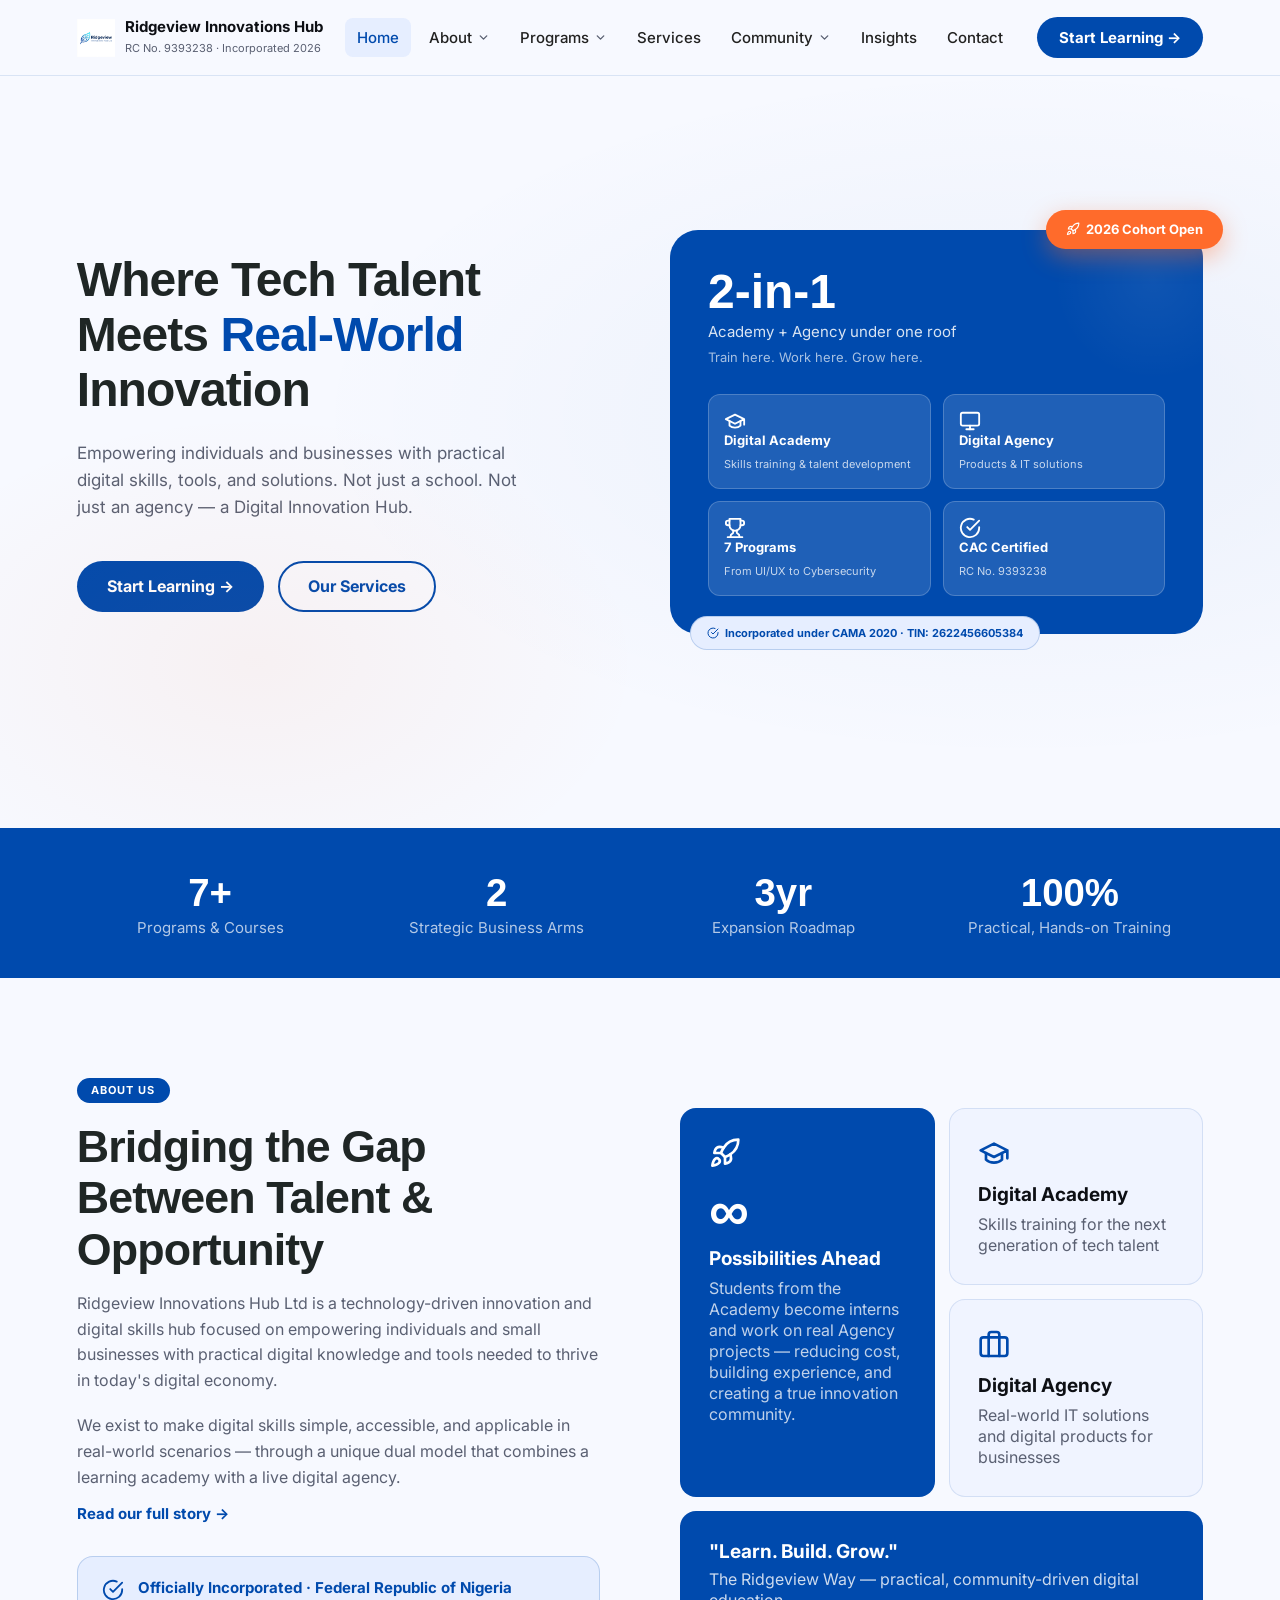
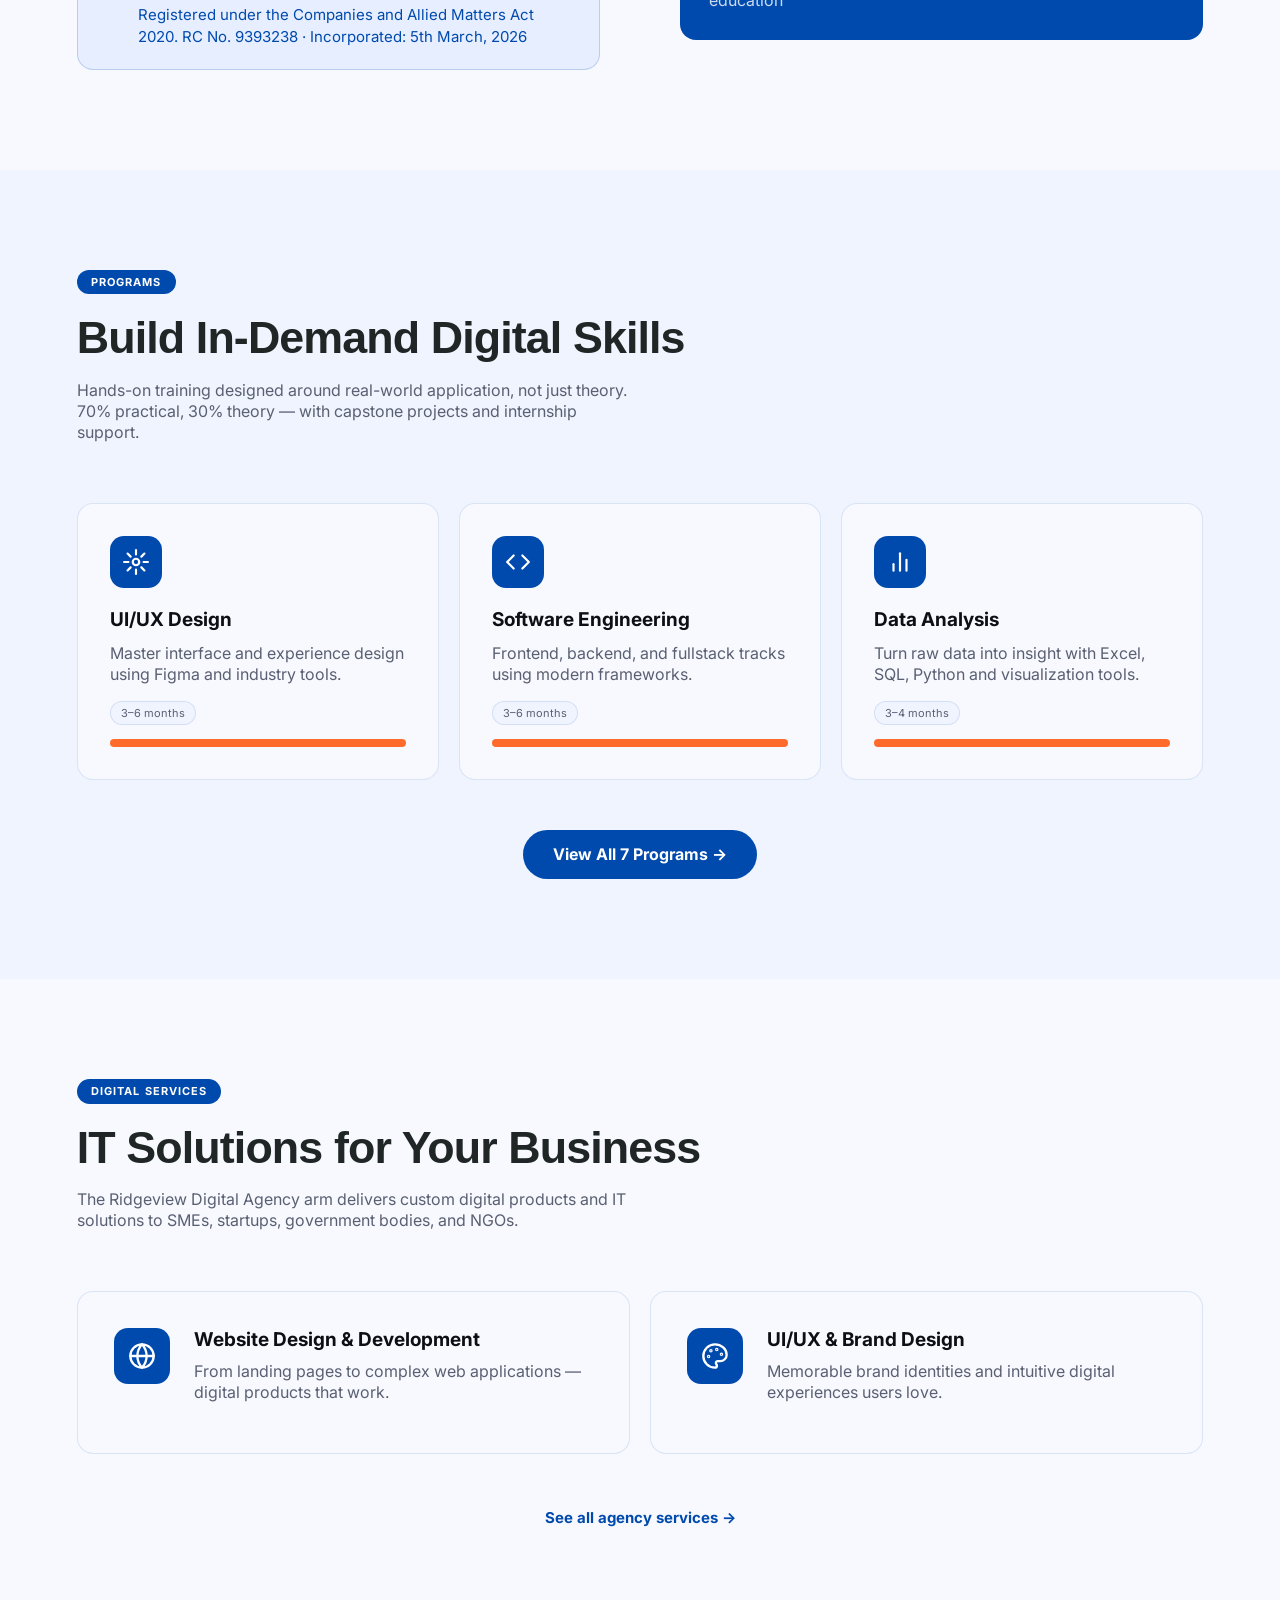
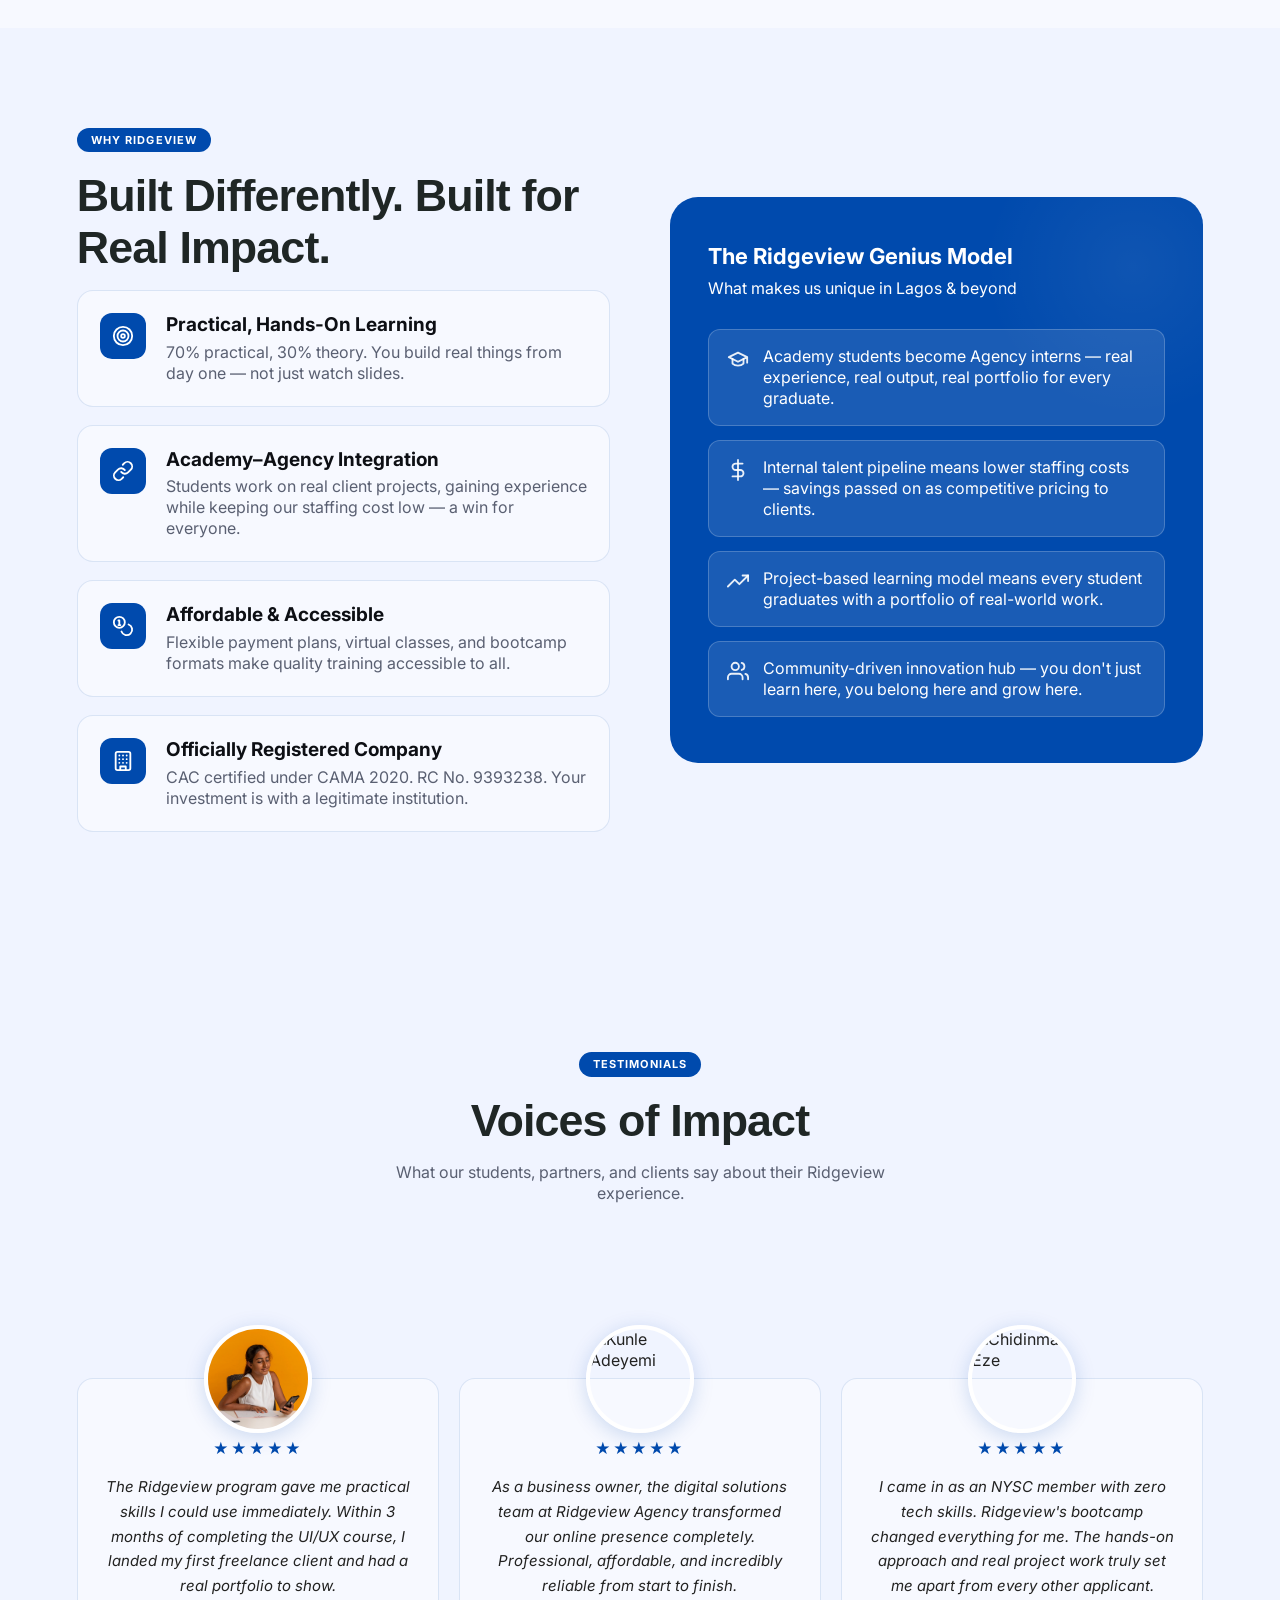
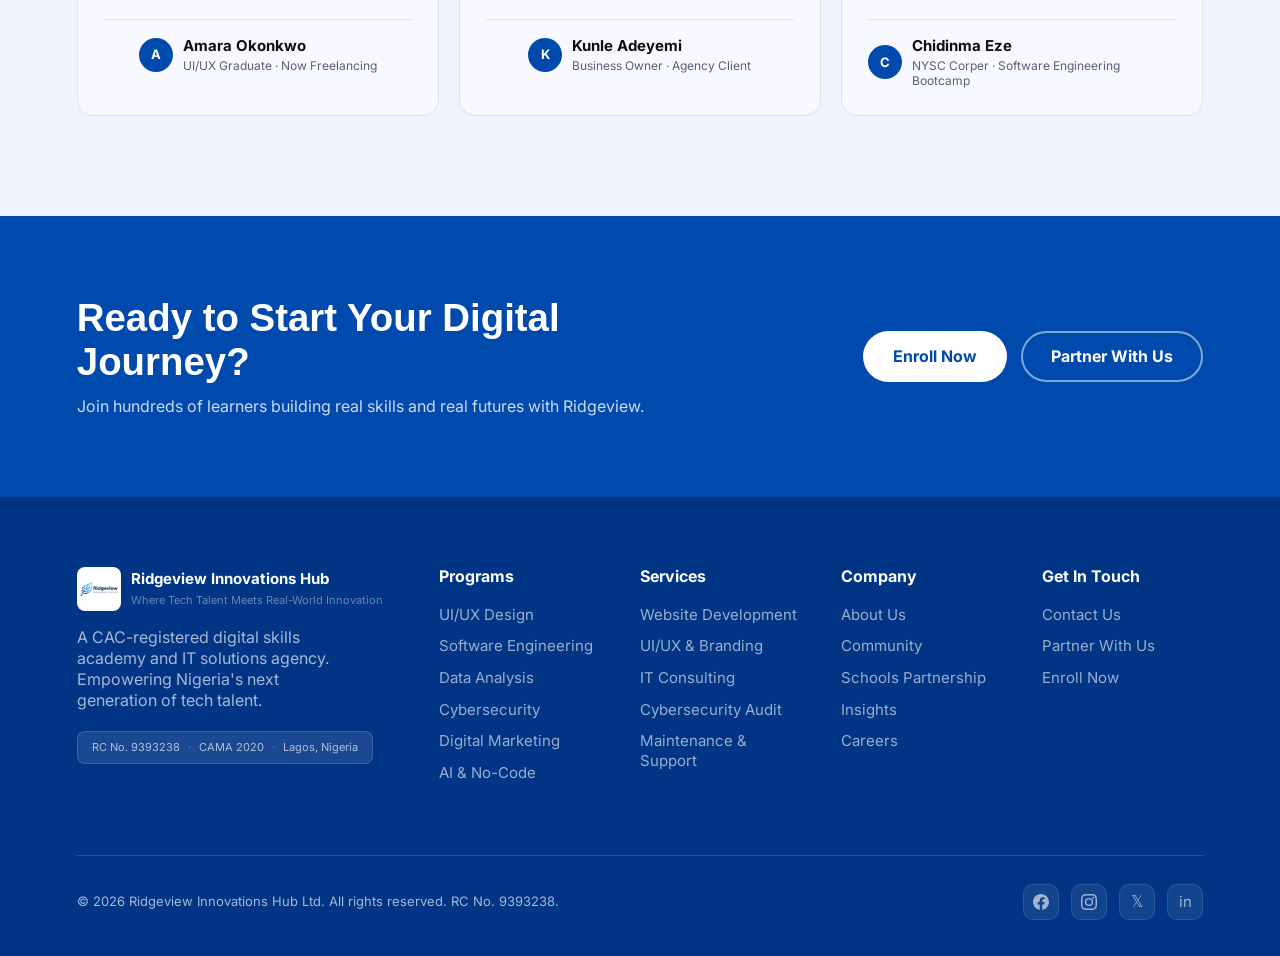
==== commit e9d1b2e2: "update" ====
--- a/index.html
+++ b/index.html
@@ -3,411 +3,125 @@
 <head>
 <meta charset="UTF-8"/>
 <meta name="viewport" content="width=device-width, initial-scale=1.0"/>
-<title>Ridgeview Innovations Hub Ltd – Where Tech Talent Meets Real-World Innovation</title>
+<title>Home | Ridgeview Innovations Hub Ltd</title>
+<meta name="description" content="Ridgeview Innovations Hub — a Digital Academy and Digital Agency in Lagos, Nigeria offering practical tech training and IT solutions for businesses."/>
+<meta name="robots" content="index, follow"/>
+<link rel="canonical" href="https://ridgeviewinnovations.com/"/>
+
+<!-- Open Graph -->
+<meta property="og:type" content="website"/>
+<meta property="og:site_name" content="Ridgeview Innovations Hub Ltd"/>
+<meta property="og:title" content="Ridgeview Innovations Hub Ltd — Digital Academy &amp; Digital Agency"/>
+<meta property="og:description" content="A Digital Academy and Digital Agency in Lagos, Nigeria offering practical tech training and IT solutions for businesses."/>
+<meta property="og:url" content="https://ridgeviewinnovations.com/"/>
+<meta property="og:image" content="https://ridgeviewinnovations.com/assets/images/og-image.jpg"/>
+
+<!-- Twitter Card -->
+<meta name="twitter:card" content="summary_large_image"/>
+<meta name="twitter:title" content="Ridgeview Innovations Hub Ltd — Digital Academy &amp; Digital Agency"/>
+<meta name="twitter:description" content="A Digital Academy and Digital Agency in Lagos, Nigeria offering practical tech training and IT solutions for businesses."/>
+<meta name="twitter:image" content="https://ridgeviewinnovations.com/assets/images/og-image.jpg"/>
+<meta name="twitter:site" content="@RidgeviewHub"/>
+
+<!-- Structured Data: Organization + Founder -->
+<script type="application/ld+json">
+{
+  "@context": "https://schema.org",
+  "@type": "EducationalOrganization",
+  "name": "Ridgeview Innovations Hub Ltd",
+  "alternateName": "Ridgeview Innovations Hub",
+  "url": "https://ridgeviewinnovations.com/",
+  "logo": "https://ridgeviewinnovations.com/assets/images/og-image.jpg",
+  "description": "A CAC-registered Digital Academy and Digital Agency in Lagos, Nigeria offering practical tech training and IT solutions for businesses.",
+  "foundingDate": "2026-03-05",
+  "taxID": "2622456605384",
+  "address": {
+    "@type": "PostalAddress",
+    "addressLocality": "Lagos",
+    "addressCountry": "NG"
+  },
+  "founder": {
+    "@type": "Person",
+    "name": "Damilola Abraham",
+    "alternateName": ["Damilola Yusuf", "Ydams"],
+    "url": "https://damilolayusuf.com/",
+    "sameAs": [
+      "https://linkedin.com/in/damilolayusuf1",
+      "https://github.com/Ydams",
+      "https://behance.net/damilolayusuf1",
+      "https://www.instagram.com/damilola_abrahamm",
+      "https://x.com/Iam_tomix"
+    ]
+  },
+  "sameAs": [
+    "https://www.facebook.com/share/185Uu96pCo/",
+    "https://www.instagram.com/ridgeview_innovations_hub",
+    "https://x.com/RidgeviewHub",
+    "https://www.linkedin.com/company/ridgeview-innovations-hub/"
+  ]
+}
+</script>
+
 <link rel="preconnect" href="https://fonts.googleapis.com"/>
 <link href="https://fonts.googleapis.com/css2?family=Inter:wght@400;500;600;700;800&family=Syne:wght@700;800&display=swap" rel="stylesheet"/>
 <link href="https://api.fontshare.com/v2/css?f[]=satoshi@800,700&display=swap" rel="stylesheet"/>
-<style>
-:root{
-  --ink:#222221;
-  --ink-dark:#0d0f14;
-  --paper:#f0f4ff;
-  --cream:#f7f9ff;
-  --accent:#ff6b2b;
-  --brand:#004aad;
-  --brand-dark:#003585;
-  --brand-light:#e6eeff;
-  --green:#1a6b45;
-  --muted:#5a6072;
-  --bd:rgba(0,74,173,0.12);
-  --r:16px;--rl:28px;
-  --font-body:Inter,system-ui,-apple-system,".SFNSText-Regular","San Francisco",Roboto,"Segoe UI","Helvetica Neue","Lucida Grande",sans-serif;
-  --font-hero:'Satoshi-Variable','Satoshi',-apple-system,BlinkMacSystemFont,"Segoe UI",Roboto,Helvetica,Arial,sans-serif;
-}
-.logo-img{height:40px;width:auto;display:block;object-fit:contain}
-.logo-img-footer{height:44px;width:auto;display:block;object-fit:contain;border-radius:8px}
-*,*::before,*::after{box-sizing:border-box;margin:0;padding:0}
-html{scroll-behavior:smooth}
-body{font-family:var(--font-body);font-weight:400;background:var(--cream);color:var(--ink);overflow-x:hidden;font-size:16px;line-height:1.313}
-h1,h2{font-family:var(--font-hero);font-weight:800;line-height:1.15;color:#1f2625}
-h3,h4,h5{font-family:var(--font-body);font-weight:700;line-height:1.21;font-size:19px;color:var(--ink-dark)}
-a{text-decoration:none}
-img{max-width:100%}
-
-/* NAV */
-nav{position:fixed;top:0;left:0;right:0;z-index:100;display:flex;align-items:center;justify-content:space-between;padding:16px 6%;background:rgba(247,249,255,0.96);backdrop-filter:blur(14px);border-bottom:1px solid var(--bd);transition:box-shadow .3s}
-.logo{display:flex;align-items:center;gap:10px;color:var(--ink-dark)}
-.ltext strong{font-family:var(--font-body);font-size:15px;font-weight:700;display:block;line-height:1.2;color:var(--ink-dark)}
-.ltext small{font-size:11px;color:var(--muted);font-family:var(--font-body);font-weight:400}
-.nav-links{display:flex;align-items:center;gap:30px;list-style:none}
-.nav-links a{color:var(--ink);font-family:var(--font-body);font-size:16px;font-weight:400;transition:color .2s}
-.nav-links a:hover{color:var(--brand)}
-.nav-cta{background:var(--brand);color:#ffffff;padding:10px 22px;border-radius:50px;font-family:var(--font-body);font-size:16px;font-weight:700;transition:background .2s}
-.nav-cta:hover{background:var(--brand-dark)}
-.hamburger{display:none;flex-direction:column;gap:5px;cursor:pointer;padding:5px;background:none;border:none}
-.hamburger span{width:22px;height:2px;background:var(--ink-dark);border-radius:2px;display:block;transition:all .3s}
-.mobile-menu{display:none;position:fixed;top:71px;left:0;right:0;background:var(--cream);border-bottom:1px solid var(--bd);padding:24px 6%;z-index:99;flex-direction:column}
-.mobile-menu.open{display:flex}
-.mobile-menu a{font-family:var(--font-body);color:var(--ink);font-size:16px;font-weight:400;padding:14px 0;border-bottom:1px solid var(--bd)}
-
-/* HERO */
-.hero{padding:140px 6% 100px;min-height:100vh;display:grid;grid-template-columns:1fr 1fr;align-items:center;gap:60px;position:relative;overflow:hidden;background:var(--cream)}
-.hero::before{content:'';position:absolute;inset:0;background:radial-gradient(ellipse 80% 60% at 80% 50%,rgba(0,74,173,.05) 0%,transparent 70%),radial-gradient(ellipse 50% 50% at 20% 80%,rgba(255,107,43,.06) 0%,transparent 60%);pointer-events:none}
-.hero-badge{display:inline-flex;align-items:center;gap:8px;background:var(--brand);color:#fff;padding:7px 16px;border-radius:50px;font-family:var(--font-body);font-size:12px;font-weight:700;letter-spacing:.08em;text-transform:uppercase;margin-bottom:28px}
-.hero-badge::before{content:'●';font-size:8px;animation:blink 2s infinite}
-@keyframes blink{0%,100%{opacity:1}50%{opacity:.3}}
-.hero h1{font-size:clamp(2.4rem,5vw,48px);line-height:56px;letter-spacing:-.02em;margin-bottom:22px}
-.hero h1 em{font-style:normal;color:var(--brand)}
-.hero-sub{font-family:var(--font-body);font-size:17px;font-weight:400;color:var(--muted);max-width:460px;margin-bottom:40px;line-height:1.6}
-.hero-actions{display:flex;gap:14px;flex-wrap:wrap}
-.btn-primary{background:var(--brand);color:#fff;padding:14px 30px;border-radius:50px;font-family:var(--font-body);font-size:16px;font-weight:700;display:inline-flex;align-items:center;gap:8px;transition:all .25s}
-.btn-primary:hover{background:var(--brand-dark);transform:translateY(-2px);box-shadow:0 12px 30px rgba(0,74,173,.3)}
-.btn-secondary{border:2px solid var(--brand);color:var(--brand);padding:13px 28px;border-radius:50px;font-family:var(--font-body);font-size:16px;font-weight:700;display:inline-flex;align-items:center;gap:8px;transition:all .25s}
-.btn-secondary:hover{background:var(--brand);color:#fff;transform:translateY(-2px)}
-.hero-right{position:relative}
-.hero-float{position:absolute;top:-20px;right:-20px;background:var(--accent);color:#fff;padding:11px 20px;border-radius:50px;font-family:var(--font-body);font-size:13px;font-weight:700;box-shadow:0 8px 24px rgba(255,107,43,.4);z-index:2}
-.hero-card{background:var(--brand);border-radius:var(--rl);padding:38px;color:#fff;position:relative;overflow:hidden}
-.hero-card::after{content:'';position:absolute;top:-50px;right:-50px;width:200px;height:200px;background:radial-gradient(circle,rgba(255,255,255,.3) 0%,transparent 70%);opacity:.2}
-.hero-card .big{font-family:var(--font-hero);font-size:3rem;font-weight:800;color:#fff;line-height:1;margin-bottom:6px}
-.hero-card .sub{font-family:var(--font-body);font-size:15px;opacity:.85;margin-bottom:8px}
-.hero-card .sub2{font-family:var(--font-body);font-size:13px;opacity:.65;margin-bottom:28px}
-.hmini{display:grid;grid-template-columns:1fr 1fr;gap:12px;margin-top:20px}
-.hm{background:rgba(255,255,255,.12);border-radius:12px;padding:15px;border:1px solid rgba(255,255,255,.2)}
-.hm .ico{font-size:22px;margin-bottom:7px}
-.hm strong{font-family:var(--font-body);font-size:13px;font-weight:700;display:block;margin-bottom:3px}
-.hm span{font-family:var(--font-body);font-size:11px;opacity:.75}
-.hero-reg{position:absolute;bottom:-16px;left:20px;background:var(--brand-light);border:1px solid rgba(0,74,173,.2);padding:9px 16px;border-radius:50px;font-family:var(--font-body);font-size:11px;font-weight:700;color:var(--brand);display:flex;align-items:center;gap:6px}
-
-/* STATS */
-.stats{background:var(--brand);padding:40px 6%;display:grid;grid-template-columns:repeat(4,1fr);gap:20px;text-align:center}
-.si .n{font-family:var(--font-hero);font-size:2.4rem;font-weight:800;color:#fff;display:block;line-height:1}
-.si span{font-family:var(--font-body);font-size:15px;color:rgba(255,255,255,.7);margin-top:6px;display:block}
-
-/* SECTIONS */
-section{padding:100px 6%}
-.stag{display:inline-block;background:var(--brand);color:#fff;padding:5px 14px;border-radius:50px;font-family:var(--font-body);font-size:11px;font-weight:700;letter-spacing:.1em;text-transform:uppercase;margin-bottom:18px}
-.stitle{font-family:var(--font-hero);font-size:clamp(1.8rem,3.5vw,2.8rem);font-weight:800;margin-bottom:16px;letter-spacing:-.02em;color:#1f2625}
-.ssub{font-family:var(--font-body);font-size:16px;color:var(--muted);max-width:560px;line-height:1.313}
-.sh{margin-bottom:60px}
-.sh.c{text-align:center}
-.sh.c .ssub{margin:0 auto}
-
-/* ABOUT */
-.about-g{display:grid;grid-template-columns:1fr 1fr;gap:80px;align-items:center}
-.mv-grid{display:grid;grid-template-columns:1fr 1fr;gap:20px;margin-top:40px}
-.mvc{background:var(--paper);border-radius:var(--r);padding:28px;border:1px solid var(--bd)}
-.mvc .ico{font-size:28px;margin-bottom:14px}
-.mvc h4{font-family:var(--font-body);font-size:13px;font-weight:700;text-transform:uppercase;letter-spacing:.08em;color:var(--brand);margin-bottom:10px}
-.mvc p{font-family:var(--font-body);font-size:16px;color:var(--muted);line-height:1.313}
-.reg-info{margin-top:32px;background:var(--brand-light);border:1px solid rgba(0,74,173,.2);border-radius:var(--r);padding:20px 24px;display:flex;align-items:flex-start;gap:14px}
-.reg-info .ri{font-size:24px;flex-shrink:0;margin-top:2px}
-.reg-info p{font-family:var(--font-body);font-size:15px;color:var(--brand);line-height:1.5}
-.reg-info strong{font-weight:700;display:block;margin-bottom:4px}
-.avblocks{display:grid;grid-template-columns:1fr 1fr;gap:14px}
-.avb{background:var(--paper);border-radius:var(--r);padding:28px;border:1px solid var(--bd);transition:transform .3s,box-shadow .3s}
-.avb:hover{transform:translateY(-4px);box-shadow:0 16px 40px rgba(0,74,173,.1)}
-.avb.dark{background:var(--brand);color:#fff;grid-row:span 2}
-.avb.dark p{color:rgba(255,255,255,.75)}
-.avb .aico{font-size:32px;margin-bottom:14px}
-.avb h3{font-size:19px;margin-bottom:8px;color:var(--ink-dark)}
-.avb.dark h3{color:#fff}
-.avb p{font-size:16px;color:var(--muted);line-height:1.313}
-.avb .bnum{font-family:var(--font-hero);font-size:3.5rem;font-weight:800;color:#fff;line-height:1;margin-bottom:8px}
-.avb.amber{background:var(--brand);grid-column:span 2}
-.avb.amber h3{font-weight:700;font-size:19px;margin-bottom:6px;color:#fff}
-.avb.amber p{font-size:16px;color:rgba(255,255,255,.8)}
-
-/* PROGRAMS */
-.prog-section{background:var(--paper)}
-.prog-grid{display:grid;grid-template-columns:repeat(3,1fr);gap:20px}
-.pc{background:var(--cream);border-radius:var(--r);padding:32px;border:1px solid var(--bd);transition:all .3s;position:relative;overflow:hidden}
-.pc::after{content:'';position:absolute;bottom:0;left:0;right:0;height:3px;background:var(--brand);transform:scaleX(0);transition:transform .3s;transform-origin:left}
-.pc:hover::after{transform:scaleX(1)}
-.pc:hover{transform:translateY(-4px);box-shadow:0 20px 50px rgba(0,0,0,.1)}
-.pico{width:52px;height:52px;border-radius:14px;background:var(--brand);display:flex;align-items:center;justify-content:center;font-size:24px;margin-bottom:20px}
-.pc h3{font-size:19px;margin-bottom:12px;color:var(--ink-dark)}
-.pc p{font-size:16px;color:var(--muted);line-height:1.313;margin-bottom:20px}
-.pmeta{display:flex;gap:10px;flex-wrap:wrap}
-.ptag{background:var(--paper);border:1px solid var(--bd);padding:4px 10px;border-radius:50px;font-family:var(--font-body);font-size:11px;color:var(--muted)}
-.pchip{display:inline-block;background:var(--accent);color:#fff;padding:4px 12px;border-radius:50px;font-family:var(--font-body);font-size:12px;font-weight:700;margin-top:14px}
-
-/* HOW IT WORKS */
-.hiw{background:#003585}
-.hiw .stag{background:var(--accent);color:#fff}
-.hiw .stitle{color:#fff}
-.hiw .ssub{color:rgba(255,255,255,.65)}
-.steps{display:grid;grid-template-columns:repeat(4,1fr);gap:20px}
-.step{background:rgba(255,255,255,.05);border:1px solid rgba(255,255,255,.1);border-radius:var(--r);padding:32px 22px;text-align:center;transition:background .3s}
-.step:hover{background:rgba(255,255,255,.1)}
-.snum{width:52px;height:52px;background:var(--accent);border-radius:50%;display:flex;align-items:center;justify-content:center;font-family:var(--font-body);font-size:20px;font-weight:700;color:#fff;margin:0 auto 20px}
-.step h4{font-size:19px;color:#fff;margin-bottom:10px}
-.step p{font-size:16px;color:rgba(255,255,255,.65);line-height:1.313}
-
-/* SERVICES */
-.svc-grid{display:grid;grid-template-columns:1fr 1fr;gap:20px}
-.sc{background:var(--cream);border-radius:var(--r);padding:36px;border:1px solid var(--bd);display:flex;gap:24px;align-items:flex-start;transition:all .3s}
-.sc:hover{border-color:var(--brand);transform:translateY(-3px);box-shadow:0 16px 40px rgba(0,74,173,.08)}
-.sico{width:56px;height:56px;flex-shrink:0;background:var(--brand);border-radius:14px;display:flex;align-items:center;justify-content:center;font-size:26px}
-.sc h3{font-size:19px;margin-bottom:10px;color:var(--ink-dark)}
-.sc p{font-size:16px;color:var(--muted);line-height:1.313;margin-bottom:14px}
-.sl{list-style:none;display:flex;flex-direction:column;gap:6px}
-.sl li{font-size:16px;color:var(--muted);display:flex;align-items:center;gap:8px}
-.sl li::before{content:'→';color:var(--brand)}
-.sp{font-family:var(--font-body);font-size:16px;font-weight:700;color:var(--green);margin-top:14px}
-
-/* WHY US */
-.why-section{background:var(--paper)}
-.why-g{display:grid;grid-template-columns:1fr 1fr;gap:60px;align-items:center}
-.why-list{display:flex;flex-direction:column;gap:18px}
-.wi{display:flex;gap:20px;align-items:flex-start;padding:22px;background:var(--cream);border-radius:var(--r);border:1px solid var(--bd);transition:all .3s}
-.wi:hover{border-color:var(--brand);box-shadow:0 8px 24px rgba(0,74,173,.08)}
-.wico{width:46px;height:46px;background:var(--brand);border-radius:12px;display:flex;align-items:center;justify-content:center;font-size:22px;flex-shrink:0}
-.wi h4{font-size:19px;margin-bottom:6px;color:var(--ink-dark)}
-.wi p{font-size:16px;color:var(--muted);line-height:1.313}
-.why-vis{background:var(--brand);border-radius:var(--rl);padding:46px 38px;color:#fff;position:relative;overflow:hidden}
-.why-vis::before{content:'';position:absolute;top:-80px;right:-80px;width:300px;height:300px;background:radial-gradient(circle,rgba(255,255,255,.4) 0%,transparent 70%);opacity:.15}
-.why-vis h3{font-family:var(--font-body);font-size:22px;font-weight:700;line-height:1.21;margin-bottom:8px;color:#fff}
-.why-vis>p{font-family:var(--font-body);font-size:16px;color:#fff;margin-bottom:30px;line-height:1.313}
-.edges{display:flex;flex-direction:column;gap:14px}
-.ei{background:rgba(255,255,255,.1);border-radius:12px;padding:16px 18px;display:flex;align-items:flex-start;gap:14px;border:1px solid rgba(255,255,255,.2)}
-.ei .eico{font-size:22px;flex-shrink:0;margin-top:2px}
-.ei p{font-family:var(--font-body);font-size:16px;color:#fff;line-height:1.313}
-
-/* COMMUNITY */
-.comm-section{background:var(--cream)}
-.comm-grid{display:grid;grid-template-columns:repeat(3,1fr);gap:20px}
-.cc{background:var(--paper);border-radius:var(--r);padding:36px;border:1px solid var(--bd);text-align:center;transition:all .3s}
-.cc:hover{transform:translateY(-4px);box-shadow:0 20px 50px rgba(0,0,0,.08)}
-.cico{font-size:48px;margin-bottom:20px;display:block}
-.cc h3{font-size:19px;margin-bottom:12px;color:var(--ink-dark)}
-.cc p{font-size:16px;color:var(--muted);line-height:1.313}
-
-/* TESTIMONIALS */
-.testi-section{background:var(--paper);padding-top:120px}
-.tg{display:grid;grid-template-columns:repeat(3,1fr);gap:20px;padding-top:60px}
-.tc{background:var(--cream);border-radius:var(--r);border:1px solid var(--bd);overflow:visible;transition:all .3s;position:relative;margin-top:54px}
-.tc:hover{border-color:var(--brand);transform:translateY(-3px);box-shadow:0 12px 36px rgba(0,74,173,.1)}
-.tc-img{width:108px;height:108px;border-radius:50%;object-fit:cover;object-position:center top;display:block;position:absolute;top:-54px;left:50%;transform:translateX(-50%);border:4px solid #fff;box-shadow:0 4px 20px rgba(0,74,173,.18)}
-.tc-body{padding:60px 26px 26px}
-.tstars{color:var(--brand);font-size:15px;margin-bottom:16px;letter-spacing:2px;text-align:center}
-.tq{font-size:2.6rem;color:var(--brand);line-height:1;margin-bottom:8px;font-family:Georgia,serif;text-align:center}
-.tt{font-family:var(--font-body);font-size:15px;color:var(--ink);line-height:1.65;margin-bottom:20px;font-style:italic;text-align:center}
-.ta{display:flex;align-items:center;justify-content:center;gap:10px;padding-top:16px;border-top:1px solid var(--bd)}
-.tav{width:34px;height:34px;border-radius:50%;background:var(--brand);display:flex;align-items:center;justify-content:center;font-family:var(--font-body);font-weight:700;color:#fff;font-size:13px;flex-shrink:0}
-.tname{font-family:var(--font-body);font-size:15px;font-weight:700;color:var(--ink-dark)}
-.trole{font-family:var(--font-body);font-size:12px;color:var(--muted);margin-top:2px}
-
-/* GROWTH */
-.growth-section{background:var(--cream)}
-.gg{display:grid;grid-template-columns:repeat(3,1fr);gap:20px}
-.gc{background:var(--paper);border-radius:var(--r);padding:36px;border:1px solid var(--bd);position:relative;overflow:hidden;transition:all .3s}
-.gc:hover{transform:translateY(-4px);box-shadow:0 20px 50px rgba(0,0,0,.1)}
-.gc.feat{background:var(--brand);color:#fff}
-.ybg{font-family:var(--font-hero);font-size:3rem;font-weight:800;color:var(--bd);position:absolute;top:20px;right:22px;line-height:1}
-.gc.feat .ybg{color:rgba(255,255,255,.1)}
-.ylb{font-family:var(--font-body);font-size:12px;font-weight:700;text-transform:uppercase;letter-spacing:.1em;color:var(--brand);margin-bottom:8px;display:block}
-.gc.feat .ylb{color:rgba(255,255,255,.7)}
-.gc h3{font-family:var(--font-body);font-size:22px;font-weight:700;margin-bottom:16px;color:var(--ink-dark)}
-.gc.feat h3{color:#fff}
-.gi{list-style:none;display:flex;flex-direction:column;gap:10px}
-.gi li{font-family:var(--font-body);font-size:16px;display:flex;align-items:flex-start;gap:10px;line-height:1.313}
-.gi li::before{content:'✓';font-size:.8rem;color:var(--accent);flex-shrink:0;margin-top:3px}
-.gc.feat .gi li{color:rgba(255,255,255,.85)}
-
-/* BLOG */
-.blog-section{background:var(--paper)}
-.blog-grid{display:grid;grid-template-columns:repeat(3,1fr);gap:20px}
-.bc{background:var(--cream);border-radius:var(--r);border:1px solid var(--bd);overflow:hidden;transition:all .3s}
-.bc:hover{transform:translateY(-4px);box-shadow:0 20px 50px rgba(0,0,0,.1)}
-.bthumb{height:180px;background:var(--brand);display:flex;align-items:center;justify-content:center;position:relative;overflow:hidden}
-.bthumb .bico{position:absolute;font-size:80px;opacity:.12}
-.blabel{position:relative;z-index:1;background:var(--accent);color:#fff;padding:5px 13px;border-radius:50px;font-family:var(--font-body);font-size:11px;font-weight:700;letter-spacing:.08em}
-.bcontent{padding:24px}
-.bdate{font-family:var(--font-body);font-size:13px;color:var(--muted);margin-bottom:10px}
-.bc h3{font-family:var(--font-body);font-size:19px;font-weight:700;margin-bottom:10px;color:var(--ink-dark);line-height:1.3}
-.bc p{font-family:var(--font-body);font-size:16px;color:var(--muted);line-height:1.313}
-.blink{display:inline-flex;align-items:center;gap:6px;font-family:var(--font-body);font-size:15px;font-weight:700;color:var(--brand);margin-top:14px;transition:gap .2s}
-.blink:hover{gap:10px}
-
-/* CTA */
-.cta-band{background:var(--brand);padding:80px 6%;display:grid;grid-template-columns:1fr auto;align-items:center;gap:40px}
-.cta-band h2{font-size:clamp(1.8rem,3vw,2.6rem);color:#fff;max-width:600px}
-.cta-band p{font-family:var(--font-body);font-size:16px;color:rgba(255,255,255,.8);margin-top:12px;line-height:1.313}
-.cta-acts{display:flex;gap:14px;flex-wrap:wrap}
-.bw{background:#fff;color:var(--brand);padding:14px 30px;border-radius:50px;font-family:var(--font-body);font-size:16px;font-weight:700;transition:all .25s}
-.bw:hover{transform:translateY(-2px);box-shadow:0 12px 30px rgba(0,0,0,.2)}
-.bow{border:2px solid rgba(255,255,255,.5);color:#fff;padding:13px 28px;border-radius:50px;font-family:var(--font-body);font-size:16px;font-weight:700;transition:all .25s}
-.bow:hover{border-color:#fff;background:rgba(255,255,255,.1)}
-
-/* CONTACT */
-.contact-g{display:grid;grid-template-columns:1fr 1fr;gap:60px}
-.ci-info h3{font-family:var(--font-body);font-size:22px;font-weight:700;margin-bottom:16px;color:var(--ink-dark)}
-.ci-info>p{font-family:var(--font-body);font-size:16px;color:var(--muted);line-height:1.313;margin-bottom:36px}
-.citems{display:flex;flex-direction:column;gap:18px}
-.citem{display:flex;align-items:flex-start;gap:16px}
-.ciico{width:44px;height:44px;background:var(--paper);border:1px solid var(--bd);border-radius:12px;display:flex;align-items:center;justify-content:center;font-size:20px;flex-shrink:0}
-.citem .ct strong{font-family:var(--font-body);font-size:13px;font-weight:700;display:block;margin-bottom:2px;color:var(--ink-dark)}
-.citem .ct span{font-family:var(--font-body);font-size:16px;color:var(--muted)}
-.cform{background:var(--paper);border-radius:var(--rl);padding:44px;border:1px solid var(--bd)}
-.cform h3{font-family:var(--font-body);font-size:22px;font-weight:700;margin-bottom:24px;color:var(--ink-dark)}
-.frow{display:grid;grid-template-columns:1fr 1fr;gap:16px}
-.fg{display:flex;flex-direction:column;gap:8px;margin-bottom:18px}
-.fg label{font-family:var(--font-body);font-size:13px;font-weight:700;color:var(--ink-dark)}
-.fg input,.fg select,.fg textarea{padding:13px 16px;border-radius:12px;border:1.5px solid var(--bd);background:var(--cream);font-family:var(--font-body);font-size:16px;color:var(--ink);outline:none;transition:border-color .2s}
-.fg input:focus,.fg select:focus,.fg textarea:focus{border-color:var(--brand)}
-.fg textarea{resize:vertical;min-height:120px}
-.fsub{width:100%;background:var(--brand);color:#fff;padding:15px;border-radius:50px;font-family:var(--font-body);font-size:16px;font-weight:700;border:none;cursor:pointer;transition:all .25s}
-.fsub:hover{background:var(--brand-dark);transform:translateY(-2px)}
-
-/* FOOTER */
-footer{background:#003585;color:rgba(255,255,255,.65);padding:70px 6% 36px}
-.fg-grid{display:grid;grid-template-columns:2fr 1fr 1fr 1fr;gap:50px;margin-bottom:60px}
-.fbrand p{font-family:var(--font-body);font-size:16px;line-height:1.313;max-width:280px}
-.freg{margin-top:20px;display:inline-flex;align-items:center;gap:8px;background:rgba(255,255,255,.1);border:1px solid rgba(255,255,255,.15);padding:8px 14px;border-radius:8px;font-family:var(--font-body);font-size:11px}
-.freg span{color:rgba(255,255,255,.4)}
-.fcol h5{font-family:var(--font-body);font-size:16px;font-weight:700;color:#fff;margin-bottom:18px}
-.fcol a{display:block;font-family:var(--font-body);font-size:15px;color:rgba(255,255,255,.6);margin-bottom:12px;transition:color .2s}
-.fcol a:hover{color:var(--accent)}
-.fbot{border-top:1px solid rgba(255,255,255,.15);padding-top:28px;display:flex;justify-content:space-between;align-items:center;flex-wrap:wrap;gap:16px}
-.fbot p{font-family:var(--font-body);font-size:13px}
-.socials{display:flex;gap:12px}
-.slink{width:36px;height:36px;border-radius:10px;background:rgba(255,255,255,.07);border:1px solid rgba(255,255,255,.1);display:flex;align-items:center;justify-content:center;color:rgba(255,255,255,.6);font-size:15px;transition:all .2s}
-.slink:hover{background:var(--accent);border-color:var(--accent);color:#fff}
-.slink svg{width:16px;height:16px;fill:currentColor}
-
-/* RESPONSIVE */
-@media(max-width:1024px){
-  .hero{grid-template-columns:1fr;padding:120px 6% 60px;min-height:auto}
-  .hero-right{display:none}
-  .about-g,.why-g,.contact-g{grid-template-columns:1fr}
-  .why-vis{display:none}
-  .prog-grid{grid-template-columns:1fr 1fr}
-  .fg-grid{grid-template-columns:1fr 1fr}
-}
-@media(max-width:768px){
-  .nav-links,.nav-cta{display:none}
-  .hamburger{display:flex}
-  .stats{grid-template-columns:1fr 1fr}
-  .prog-grid,.svc-grid,.comm-grid,.tg,.gg,.blog-grid{grid-template-columns:1fr}
-  .steps{grid-template-columns:1fr 1fr}
-  .cta-band{grid-template-columns:1fr;text-align:center}
-  .cta-acts{justify-content:center}
-  .frow{grid-template-columns:1fr}
-  .fg-grid{grid-template-columns:1fr}
-  .fbot{flex-direction:column;text-align:center}
-  .avblocks{grid-template-columns:1fr 1fr}
-  .avb.dark{grid-row:auto}
-}
-@media(max-width:480px){
-  .steps,.avblocks{grid-template-columns:1fr}
-  section{padding:70px 5%}
-}
-
-
-/* Lucide icon color inheritance */
-
-/* Blog thumb background icons */
-.bico svg { width: 80px; height: 80px; color: rgba(255,255,255,.15); display: block; }
-/* Edge icons in why-vis */
-.eico { display: flex; align-items: center; flex-shrink: 0; margin-top: 2px; }
-.eico svg { color: rgba(255,255,255,.9); width: 22px; height: 22px; }
-
-.pico svg, .sico svg, .wico svg, .ciico svg, .aico svg, .ri svg, .ico svg {
-  color: #fff;
-  display: block;
-}
-.pico svg { width: 26px; height: 26px; }
-.sico svg { width: 28px; height: 28px; }
-.wico svg { width: 22px; height: 22px; }
-.ciico svg { width: 20px; height: 20px; color: var(--brand); }
-.aico svg { width: 32px; height: 32px; color: var(--brand); }
-.avb.dark .aico svg { color: #fff; }
-.avb.amber .aico svg { color: #fff; }
-.ri svg { width: 22px; height: 22px; color: var(--brand); }
-.ico svg { width: 26px; height: 26px; color: var(--brand); }
-.cico svg { width: 44px; height: 44px; color: var(--brand); display: block; margin: 0 auto 20px; }
-/* Hero card mini icons — force white inside blue card */
-.hm .ico svg { width: 22px; height: 22px; color: #fff; }
-/* Mission/Vision icons in mvc cards — brand blue */
-.mvc .ico svg { width: 26px; height: 26px; color: var(--brand); }
-
-/* ANIMATIONS */
-.fade-up{opacity:1;transform:none;transition:opacity .7s ease,transform .7s ease}
-body.js-ready .fade-up{opacity:0;transform:translateY(28px)}
-body.js-ready .fade-up.in{opacity:1;transform:none}
-</style>
+<link rel="stylesheet" href="assets/shared.css"/>
 </head>
 <body>
-
-<!-- NAV -->
 <nav id="navbar">
-  <a href="#" class="logo">
+  <a href="index.html" class="logo">
     <img src="Neural Leaf.png" alt="Ridgeview Innovations Hub" class="logo-img"/>
     <div class="ltext">
       <strong>Ridgeview Innovations Hub</strong>
       <small>RC No. 9393238 · Incorporated 2026</small>
     </div>
   </a>
-  <ul class="nav-links">
-    <li><a href="#about">About</a></li>
-    <li><a href="#programs">Programs</a></li>
-    <li><a href="#services">Services</a></li>
-    <li><a href="#community">Community</a></li>
-    <li><a href="#blog">Insights</a></li>
-    <li><a href="#contact">Contact</a></li>
-  </ul>
-  <a href="#programs" class="nav-cta">Start Learning →</a>
+  <ul class="nav-links"><li><a href="index.html" data-nav="index.html" class="active">Home</a></li><li><a href="about.html" data-nav="about.html" class="">About <svg class="chev" xmlns="http://www.w3.org/2000/svg" width="13" height="13" viewBox="0 0 24 24" fill="none" stroke="currentColor" stroke-width="2.5" stroke-linecap="round" stroke-linejoin="round"><polyline points="6 9 12 15 18 9"/></svg></a><div class="dropdown"><a href="about.html">About Us</a><a href="careers.html">Careers</a></div></li><li><a href="programs.html" data-nav="programs.html" class="">Programs <svg class="chev" xmlns="http://www.w3.org/2000/svg" width="13" height="13" viewBox="0 0 24 24" fill="none" stroke="currentColor" stroke-width="2.5" stroke-linecap="round" stroke-linejoin="round"><polyline points="6 9 12 15 18 9"/></svg></a><div class="dropdown"><a href="programs.html#uiux">UI/UX Design</a><a href="programs.html#swe">Software Engineering</a><a href="programs.html#data">Data Analysis</a><a href="programs.html#cyber">Cybersecurity</a><a href="programs.html#marketing">Digital Marketing</a><a href="programs.html#ai">AI Tools & No-Code</a><a href="programs.html" class="dd-view-all">View All Programs</a></div></li><li><a href="services.html" data-nav="services.html" class="">Services</a></li><li><a href="community.html" data-nav="community.html" class="">Community <svg class="chev" xmlns="http://www.w3.org/2000/svg" width="13" height="13" viewBox="0 0 24 24" fill="none" stroke="currentColor" stroke-width="2.5" stroke-linecap="round" stroke-linejoin="round"><polyline points="6 9 12 15 18 9"/></svg></a><div class="dropdown"><a href="community.html">Community</a><a href="schools-partnership.html">Schools Partnership</a></div></li><li><a href="blog.html" data-nav="blog.html" class="">Insights</a></li><li><a href="contact.html" data-nav="contact.html" class="">Contact</a></li></ul>
+  <a href="programs.html" class="nav-cta">Start Learning →</a>
   <button class="hamburger" onclick="toggleMenu()" aria-label="Menu">
     <span></span><span></span><span></span>
   </button>
 </nav>
-
 <div class="mobile-menu" id="mobileMenu">
-  <a href="#about" onclick="toggleMenu()">About</a>
-  <a href="#programs" onclick="toggleMenu()">Programs</a>
-  <a href="#services" onclick="toggleMenu()">Services</a>
-  <a href="#community" onclick="toggleMenu()">Community</a>
-  <a href="#blog" onclick="toggleMenu()">Insights</a>
-  <a href="#contact" onclick="toggleMenu()">Contact</a>
+  <a href="index.html" onclick="toggleMenu()">Home</a><a href="about.html" onclick="toggleMenu()">About</a><a class="mm-sub" href="about.html" onclick="toggleMenu()">About Us</a><a class="mm-sub" href="careers.html" onclick="toggleMenu()">Careers</a><a href="programs.html" onclick="toggleMenu()">Programs</a><a class="mm-sub" href="programs.html#uiux" onclick="toggleMenu()">UI/UX Design</a><a class="mm-sub" href="programs.html#swe" onclick="toggleMenu()">Software Engineering</a><a class="mm-sub" href="programs.html#data" onclick="toggleMenu()">Data Analysis</a><a class="mm-sub" href="programs.html#cyber" onclick="toggleMenu()">Cybersecurity</a><a class="mm-sub" href="programs.html#marketing" onclick="toggleMenu()">Digital Marketing</a><a class="mm-sub" href="programs.html#ai" onclick="toggleMenu()">AI Tools & No-Code</a><a href="services.html" onclick="toggleMenu()">Services</a><a href="community.html" onclick="toggleMenu()">Community</a><a class="mm-sub" href="community.html" onclick="toggleMenu()">Community</a><a class="mm-sub" href="schools-partnership.html" onclick="toggleMenu()">Schools Partnership</a><a href="blog.html" onclick="toggleMenu()">Insights</a><a href="contact.html" onclick="toggleMenu()">Contact</a>
+  <a href="programs.html" class="nav-cta" onclick="toggleMenu()">Start Learning →</a>
 </div>
-
 <!-- HERO -->
 <section class="hero" id="home">
   <div>
-    <!--<div class="hero-badge"><svg xmlns="http://www.w3.org/2000/svg" width="14" height="14" viewBox="0 0 24 24" fill="none" stroke="currentColor" stroke-width="2.5" stroke-linecap="round" stroke-linejoin="round" style="flex-shrink:0"><path d="M21 10c0 7-9 13-9 13s-9-6-9-13a9 9 0 0 1 18 0z"/><circle cx="12" cy="10" r="3"/></svg> Lagos, Nigeria · CAC Registered</div>-->
     <h1>Where Tech Talent<br/>Meets <em>Real-World</em><br/>Innovation</h1>
     <p class="hero-sub">Empowering individuals and businesses with practical digital skills, tools, and solutions. Not just a school. Not just an agency — a Digital Innovation Hub.</p>
     <div class="hero-actions">
-      <a href="#programs" class="btn-primary">Start Learning →</a>
-      <a href="#services" class="btn-secondary">Our Services</a>
+      <a href="programs.html" class="btn-primary">Start Learning →</a>
+      <a href="services.html" class="btn-secondary">Our Services</a>
     </div>
   </div>
   <div class="hero-right">
-    <div class="hero-float"><svg xmlns="http://www.w3.org/2000/svg" width="14" height="14" viewBox="0 0 24 24" fill="none" stroke="currentColor" stroke-width="2" stroke-linecap="round" stroke-linejoin="round" style="flex-shrink:0"><path d="M4.5 16.5c-1.5 1.26-2 5-2 5s3.74-.5 5-2c.71-.84.7-2.13-.09-2.91a2.18 2.18 0 0 0-2.91-.09z"/><path d="m12 15-3-3a22 22 0 0 1 2-3.95A12.88 12.88 0 0 1 22 2c0 2.72-.78 7.5-6 11a22.35 22.35 0 0 1-4 2z"/><path d="M9 12H4s.55-3.03 2-4c1.62-1.08 5 0 5 0"/><path d="M12 15v5s3.03-.55 4-2c1.08-1.62 0-5 0-5"/></svg> 2026 Cohort Open</div>
+    <div class="hero-float"><svg xmlns="http://www.w3.org/2000/svg" width="14" height="14" viewBox="0 0 24 24" fill="none" stroke="currentColor" stroke-width="2" stroke-linecap="round" stroke-linejoin="round"><path d="M4.5 16.5c-1.5 1.26-2 5-2 5s3.74-.5 5-2c.71-.84.7-2.13-.09-2.91a2.18 2.18 0 0 0-2.91-.09z"/><path d="m12 15-3-3a22 22 0 0 1 2-3.95A12.88 12.88 0 0 1 22 2c0 2.72-.78 7.5-6 11a22.35 22.35 0 0 1-4 2z"/><path d="M9 12H4s.55-3.03 2-4c1.62-1.08 5 0 5 0"/><path d="M12 15v5s3.03-.55 4-2c1.08-1.62 0-5 0-5"/></svg> 2026 Cohort Open</div>
     <div class="hero-card">
       <div class="big">2-in-1</div>
       <div class="sub">Academy + Agency under one roof</div>
       <div class="sub2">Train here. Work here. Grow here.</div>
       <div class="hmini">
-        <div class="hm"><div class="ico"><svg xmlns="http://www.w3.org/2000/svg" width="24" height="24" viewBox="0 0 24 24" fill="none" stroke="currentColor" stroke-width="2" stroke-linecap="round" stroke-linejoin="round"><path d="M22 10v6M2 10l10-5 10 5-10 5z"/><path d="M6 12v5c3 3 9 3 12 0v-5"/></svg></div><strong>Digital Academy</strong><span>Skills training & talent development</span></div>
-        <div class="hm"><div class="ico"><svg xmlns="http://www.w3.org/2000/svg" width="24" height="24" viewBox="0 0 24 24" fill="none" stroke="currentColor" stroke-width="2" stroke-linecap="round" stroke-linejoin="round"><rect x="2" y="3" width="20" height="14" rx="2" ry="2"/><line x1="8" y1="21" x2="16" y2="21"/><line x1="12" y1="17" x2="12" y2="21"/></svg></div><strong>Digital Agency</strong><span>Products & IT solutions</span></div>
+        <div class="hm"><div class="ico"><svg xmlns="http://www.w3.org/2000/svg" width="24" height="24" viewBox="0 0 24 24" fill="none" stroke="currentColor" stroke-width="2" stroke-linecap="round" stroke-linejoin="round"><path d="M22 10v6M2 10l10-5 10 5-10 5z"/><path d="M6 12v5c3 3 9 3 12 0v-5"/></svg></div><strong>Digital Academy</strong><span>Skills training &amp; talent development</span></div>
+        <div class="hm"><div class="ico"><svg xmlns="http://www.w3.org/2000/svg" width="24" height="24" viewBox="0 0 24 24" fill="none" stroke="currentColor" stroke-width="2" stroke-linecap="round" stroke-linejoin="round"><rect x="2" y="3" width="20" height="14" rx="2" ry="2"/><line x1="8" y1="21" x2="16" y2="21"/><line x1="12" y1="17" x2="12" y2="21"/></svg></div><strong>Digital Agency</strong><span>Products &amp; IT solutions</span></div>
         <div class="hm"><div class="ico"><svg xmlns="http://www.w3.org/2000/svg" width="22" height="22" viewBox="0 0 24 24" fill="none" stroke="currentColor" stroke-width="2" stroke-linecap="round" stroke-linejoin="round"><path d="M6 9H4.5a2.5 2.5 0 0 1 0-5H6"/><path d="M18 9h1.5a2.5 2.5 0 0 0 0-5H18"/><path d="M4 22h16"/><path d="M10 14.66V17c0 .55-.47.98-.97 1.21C7.85 18.75 7 20.24 7 22"/><path d="M14 14.66V17c0 .55.47.98.97 1.21C16.15 18.75 17 20.24 17 22"/><path d="M18 2H6v7a6 6 0 0 0 12 0V2z"/></svg></div><strong>7 Programs</strong><span>From UI/UX to Cybersecurity</span></div>
         <div class="hm"><div class="ico"><svg xmlns="http://www.w3.org/2000/svg" width="24" height="24" viewBox="0 0 24 24" fill="none" stroke="currentColor" stroke-width="2" stroke-linecap="round" stroke-linejoin="round"><path d="M22 11.08V12a10 10 0 1 1-5.93-9.14"/><polyline points="22 4 12 14.01 9 11.01"/></svg></div><strong>CAC Certified</strong><span>RC No. 9393238</span></div>
       </div>
     </div>
-    <div class="hero-reg"><svg xmlns="http://www.w3.org/2000/svg" width="12" height="12" viewBox="0 0 24 24" fill="none" stroke="currentColor" stroke-width="2.5" stroke-linecap="round" stroke-linejoin="round"><path d="M22 11.08V12a10 10 0 1 1-5.93-9.14"/><polyline points="22 4 12 14.01 9 11.01"/></svg> Incorporated under CAMA 2020 · TIN: 2622456605384</div>
+    <div class="hero-reg"><svg xmlns="http://www.w3.org/2000/svg" width="12" height="12" viewBox="0 0 24 24" fill="none" stroke="currentColor" stroke-width="2" stroke-linecap="round" stroke-linejoin="round"><path d="M22 11.08V12a10 10 0 1 1-5.93-9.14"/><polyline points="22 4 12 14.01 9 11.01"/></svg> Incorporated under CAMA 2020 · TIN: 2622456605384</div>
   </div>
 </section>
 
 <!-- STATS -->
 <div class="stats">
-  <div class="si"><span class="n">7+</span><span>Programs & Courses</span></div>
+  <div class="si"><span class="n">7+</span><span>Programs &amp; Courses</span></div>
   <div class="si"><span class="n">2</span><span>Strategic Business Arms</span></div>
   <div class="si"><span class="n">3yr</span><span>Expansion Roadmap</span></div>
   <div class="si"><span class="n">100%</span><span>Practical, Hands-on Training</span></div>
 </div>
 
-<!-- ABOUT -->
+<!-- ABOUT TEASER -->
 <section id="about">
   <div class="about-g">
     <div>
@@ -415,13 +129,10 @@
       <h2 class="stitle">Bridging the Gap Between Talent &amp; Opportunity</h2>
       <p style="font-family:var(--font-body);font-size:16px;color:var(--muted);line-height:1.6;margin-bottom:20px">Ridgeview Innovations Hub Ltd is a technology-driven innovation and digital skills hub focused on empowering individuals and small businesses with practical digital knowledge and tools needed to thrive in today's digital economy.</p>
       <p style="font-family:var(--font-body);font-size:16px;color:var(--muted);line-height:1.6">We exist to make digital skills simple, accessible, and applicable in real-world scenarios — through a unique dual model that combines a learning academy with a live digital agency.</p>
-      <div class="mv-grid">
-        <div class="mvc"><div class="ico"><svg xmlns="http://www.w3.org/2000/svg" width="24" height="24" viewBox="0 0 24 24" fill="none" stroke="currentColor" stroke-width="2" stroke-linecap="round" stroke-linejoin="round"><circle cx="12" cy="12" r="10"/><circle cx="12" cy="12" r="6"/><circle cx="12" cy="12" r="2"/></svg></div><h4>Mission</h4><p>To equip individuals and businesses with practical digital skills, tools, and solutions that improve productivity, employability, and business growth.</p></div>
-        <div class="mvc"><div class="ico"><svg xmlns="http://www.w3.org/2000/svg" width="24" height="24" viewBox="0 0 24 24" fill="none" stroke="currentColor" stroke-width="2" stroke-linecap="round" stroke-linejoin="round"><path d="M1 12s4-8 11-8 11 8 11 8-4 8-11 8-11-8-11-8z"/><circle cx="12" cy="12" r="3"/></svg></div><h4>Vision</h4><p>To become a leading innovation hub in Africa, shaping a generation of digitally skilled individuals and technology-driven businesses.</p></div>
-      </div>
+      <a href="about.html" class="section-link">Read our full story →</a>
       <div class="reg-info">
         <div class="ri"><svg xmlns="http://www.w3.org/2000/svg" width="24" height="24" viewBox="0 0 24 24" fill="none" stroke="currentColor" stroke-width="2" stroke-linecap="round" stroke-linejoin="round"><path d="M22 11.08V12a10 10 0 1 1-5.93-9.14"/><polyline points="22 4 12 14.01 9 11.01"/></svg></div>
-        <p><strong>Officially Incorporated · Federal Republic of Nigeria</strong>Registered under the Companies and Allied Matters Act 2020. RC No. 9393238 · Incorporated: 5th March, 2026 · TIN: 2622456605384</p>
+        <p><strong>Officially Incorporated · Federal Republic of Nigeria</strong>Registered under the Companies and Allied Matters Act 2020. RC No. 9393238 · Incorporated: 5th March, 2026</p>
       </div>
     </div>
     <div class="avblocks fade-up">
@@ -438,43 +149,24 @@
   </div>
 </section>
 
-<!-- PROGRAMS -->
-<section class="prog-section" id="programs">
+<!-- PROGRAMS TEASER -->
+<section class="prog-section">
   <div class="sh">
     <div class="stag">Programs</div>
     <h2 class="stitle">Build In-Demand Digital Skills</h2>
-    <p class="ssub">Hands-on training programs designed around real-world application, not just theory. 70% practical, 30% theory — with capstone projects and internship support.</p>
+    <p class="ssub">Hands-on training designed around real-world application, not just theory. 70% practical, 30% theory — with capstone projects and internship support.</p>
   </div>
   <div class="prog-grid">
-    <div class="pc fade-up"><div class="pico"><svg xmlns="http://www.w3.org/2000/svg" width="24" height="24" viewBox="0 0 24 24" fill="none" stroke="currentColor" stroke-width="2" stroke-linecap="round" stroke-linejoin="round"><circle cx="12" cy="12" r="3"/><path d="M12 1v4M12 19v4M4.22 4.22l2.83 2.83M16.95 16.95l2.83 2.83M1 12h4M19 12h4M4.22 19.78l2.83-2.83M16.95 7.05l2.83-2.83"/></svg></div><h3>UI/UX Design</h3><p>Master user interface and experience design using Figma and industry tools. Build stunning, usable products from scratch.</p><div class="pmeta"><span class="ptag">3–6 months</span><span class="ptag">Beginner friendly</span></div><div class="pchip">From ₦150,000</div></div>
-    <div class="pc fade-up"><div class="pico"><svg xmlns="http://www.w3.org/2000/svg" width="24" height="24" viewBox="0 0 24 24" fill="none" stroke="currentColor" stroke-width="2" stroke-linecap="round" stroke-linejoin="round"><polyline points="16 18 22 12 16 6"/><polyline points="8 6 2 12 8 18"/></svg></div><h3>Software Engineering</h3><p>Frontend, Backend, and Fullstack tracks. Build real applications using modern frameworks and best practices.</p><div class="pmeta"><span class="ptag">3–6 months</span><span class="ptag">Frontend · Backend · Fullstack</span></div><div class="pchip">From ₦200,000</div></div>
-    <div class="pc fade-up"><div class="pico"><svg xmlns="http://www.w3.org/2000/svg" width="24" height="24" viewBox="0 0 24 24" fill="none" stroke="currentColor" stroke-width="2" stroke-linecap="round" stroke-linejoin="round"><line x1="18" y1="20" x2="18" y2="10"/><line x1="12" y1="20" x2="12" y2="4"/><line x1="6" y1="20" x2="6" y2="14"/></svg></div><h3>Data Analysis</h3><p>Turn raw data into actionable insights. Learn Excel, SQL, Python, and data visualization tools used by top companies.</p><div class="pmeta"><span class="ptag">3–4 months</span><span class="ptag">Excel · SQL · Python</span></div><div class="pchip">From ₦150,000</div></div>
-    <div class="pc fade-up"><div class="pico"><svg xmlns="http://www.w3.org/2000/svg" width="24" height="24" viewBox="0 0 24 24" fill="none" stroke="currentColor" stroke-width="2" stroke-linecap="round" stroke-linejoin="round"><path d="M12 22s8-4 8-10V5l-8-3-8 3v7c0 6 8 10 8 10z"/></svg></div><h3>Cybersecurity</h3><p>Protect digital systems and networks. Ethical hacking, security audits, threat detection, and real-world tools.</p><div class="pmeta"><span class="ptag">4–6 months</span><span class="ptag">High demand skill</span></div><div class="pchip">From ₦250,000</div></div>
-    <div class="pc fade-up"><div class="pico"><svg xmlns="http://www.w3.org/2000/svg" width="24" height="24" viewBox="0 0 24 24" fill="none" stroke="currentColor" stroke-width="2" stroke-linecap="round" stroke-linejoin="round"><path d="M3 11l19-9-9 19-2-8-8-2z"/></svg></div><h3>Digital Marketing</h3><p>Social media strategy, SEO, content creation, paid ads, and analytics. Become a complete digital marketer.</p><div class="pmeta"><span class="ptag">2–3 months</span><span class="ptag">SME focused</span></div><div class="pchip">From ₦80,000</div></div>
-    <div class="pc fade-up"><div class="pico"><svg xmlns="http://www.w3.org/2000/svg" width="24" height="24" viewBox="0 0 24 24" fill="none" stroke="currentColor" stroke-width="2" stroke-linecap="round" stroke-linejoin="round"><path d="M12 2a2 2 0 0 1 2 2c0 .74-.4 1.39-1 1.73V7h1a7 7 0 0 1 7 7h1a1 1 0 0 1 0 2h-1v1a2 2 0 0 1-2 2H5a2 2 0 0 1-2-2v-1H2a1 1 0 0 1 0-2h1a7 7 0 0 1 7-7h1V5.73A2 2 0 0 1 10 4a2 2 0 0 1 2-2z"/><path d="M7.5 14a.5.5 0 1 0 0-1 .5.5 0 0 0 0 1"/><path d="M16.5 14a.5.5 0 1 0 0-1 .5.5 0 0 0 0 1"/></svg></div><h3>AI Tools &amp; No-Code</h3><p>Leverage AI tools and no-code platforms to build products and automate workflows without writing complex code.</p><div class="pmeta"><span class="ptag">6–8 weeks</span><span class="ptag">AI-powered</span></div><div class="pchip">From ₦80,000</div></div>
+    <div class="pc fade-up"><div class="pico"><svg xmlns="http://www.w3.org/2000/svg" width="24" height="24" viewBox="0 0 24 24" fill="none" stroke="currentColor" stroke-width="2" stroke-linecap="round" stroke-linejoin="round"><circle cx="12" cy="12" r="3"/><path d="M12 1v4M12 19v4M4.22 4.22l2.83 2.83M16.95 16.95l2.83 2.83M1 12h4M19 12h4M4.22 19.78l2.83-2.83M16.95 7.05l2.83-2.83"/></svg></div><h3>UI/UX Design</h3><p>Master interface and experience design using Figma and industry tools.</p><div class="pmeta"><span class="ptag">3–6 months</span></div><div class="pchip"></div></div>
+    <div class="pc fade-up"><div class="pico"><svg xmlns="http://www.w3.org/2000/svg" width="24" height="24" viewBox="0 0 24 24" fill="none" stroke="currentColor" stroke-width="2" stroke-linecap="round" stroke-linejoin="round"><polyline points="16 18 22 12 16 6"/><polyline points="8 6 2 12 8 18"/></svg></div><h3>Software Engineering</h3><p>Frontend, backend, and fullstack tracks using modern frameworks.</p><div class="pmeta"><span class="ptag">3–6 months</span></div><div class="pchip"></div></div>
+    <div class="pc fade-up"><div class="pico"><svg xmlns="http://www.w3.org/2000/svg" width="24" height="24" viewBox="0 0 24 24" fill="none" stroke="currentColor" stroke-width="2" stroke-linecap="round" stroke-linejoin="round"><line x1="18" y1="20" x2="18" y2="10"/><line x1="12" y1="20" x2="12" y2="4"/><line x1="6" y1="20" x2="6" y2="14"/></svg></div><h3>Data Analysis</h3><p>Turn raw data into insight with Excel, SQL, Python and visualization tools.</p><div class="pmeta"><span class="ptag">3–4 months</span></div><div class="pchip"></div></div>
   </div>
   <div style="text-align:center;margin-top:50px">
-    <a href="#contact" class="btn-primary">Enroll in a Program →</a>
-    <p style="margin-top:16px;font-family:var(--font-body);font-size:15px;color:var(--muted)">Corporate training packages also available from ₦1,000,000+</p>
-  </div>
-</section>
-
-<!-- HOW IT WORKS -->
-<section class="hiw">
-  <div class="sh c">
-    <div class="stag">How It Works</div>
-    <h2 class="stitle">Your Journey with Ridgeview</h2>
-    <p class="ssub">From enrollment to employment — we walk with you every step of the way.</p>
-  </div>
-  <div class="steps">
-    <div class="step fade-up"><div class="snum">1</div><h4>Apply &amp; Enroll</h4><p>Choose your program, fill the application form, and complete your enrollment. Flexible payment plans available.</p></div>
-    <div class="step fade-up"><div class="snum">2</div><h4>Learn by Doing</h4><p>70% practical training on real-world projects. Physical and virtual class options to suit your schedule.</p></div>
-    <div class="step fade-up"><div class="snum">3</div><h4>Build &amp; Intern</h4><p>Work on live agency projects as an intern. Build a real portfolio that employers and clients can see.</p></div>
-    <div class="step fade-up"><div class="snum">4</div><h4>Certify &amp; Launch</h4><p>Earn your Ridgeview certificate, get career support, job placement assistance, and join our alumni network.</p></div>
-  </div>
-</section>
-
-<!-- SERVICES -->
+    <a href="programs.html" class="btn-primary">View All 7 Programs →</a>
+  </div>
+</section>
+
+<!-- SERVICES TEASER -->
 <section id="services">
   <div class="sh">
     <div class="stag">Digital Services</div>
@@ -482,10 +174,11 @@
     <p class="ssub">The Ridgeview Digital Agency arm delivers custom digital products and IT solutions to SMEs, startups, government bodies, and NGOs.</p>
   </div>
   <div class="svc-grid">
-    <div class="sc fade-up"><div class="sico"><svg xmlns="http://www.w3.org/2000/svg" width="24" height="24" viewBox="0 0 24 24" fill="none" stroke="currentColor" stroke-width="2" stroke-linecap="round" stroke-linejoin="round"><circle cx="12" cy="12" r="10"/><line x1="2" y1="12" x2="22" y2="12"/><path d="M12 2a15.3 15.3 0 0 1 4 10 15.3 15.3 0 0 1-4 10 15.3 15.3 0 0 1-4-10 15.3 15.3 0 0 1 4-10z"/></svg></div><div><h3>Website Design &amp; Development</h3><p>From simple landing pages to complex web applications — we design and build digital products that work.</p><ul class="sl"><li>Corporate &amp; business websites</li><li>E-commerce platforms</li><li>Landing pages &amp; portfolios</li><li>Web applications</li></ul><p class="sp">From ₦300,000 – ₦2,000,000</p></div></div>
-    <div class="sc fade-up"><div class="sico"><svg xmlns="http://www.w3.org/2000/svg" width="24" height="24" viewBox="0 0 24 24" fill="none" stroke="currentColor" stroke-width="2" stroke-linecap="round" stroke-linejoin="round"><circle cx="13.5" cy="6.5" r=".5"/><circle cx="17.5" cy="10.5" r=".5"/><circle cx="8.5" cy="7.5" r=".5"/><circle cx="6.5" cy="12.5" r=".5"/><path d="M12 2C6.5 2 2 6.5 2 12s4.5 10 10 10c.926 0 1.648-.746 1.648-1.688 0-.437-.18-.835-.437-1.125-.29-.289-.438-.652-.438-1.125a1.64 1.64 0 0 1 1.668-1.668h1.996c3.051 0 5.555-2.503 5.555-5.554C21.965 6.012 17.461 2 12 2z"/></svg></div><div><h3>UI/UX &amp; Brand Design</h3><p>We create memorable brand identities and intuitive digital experiences that users love.</p><ul class="sl"><li>Brand identity design</li><li>UI/UX for apps &amp; platforms</li><li>Product design for startups</li><li>Design systems</li></ul><p class="sp">From ₦200,000 – ₦1,500,000</p></div></div>
-    <div class="sc fade-up"><div class="sico"><svg xmlns="http://www.w3.org/2000/svg" width="24" height="24" viewBox="0 0 24 24" fill="none" stroke="currentColor" stroke-width="2" stroke-linecap="round" stroke-linejoin="round"><rect x="3" y="11" width="18" height="11" rx="2" ry="2"/><path d="M7 11V7a5 5 0 0 1 10 0v4"/></svg></div><div><h3>Cybersecurity &amp; IT Consulting</h3><p>Protect your digital assets and optimize your IT infrastructure with expert guidance.</p><ul class="sl"><li>Cybersecurity audits</li><li>IT consulting &amp; advisory</li><li>System automation</li><li>Security policy setup</li></ul><p class="sp">From ₦500,000+</p></div></div>
-    <div class="sc fade-up"><div class="sico"><svg xmlns="http://www.w3.org/2000/svg" width="24" height="24" viewBox="0 0 24 24" fill="none" stroke="currentColor" stroke-width="2" stroke-linecap="round" stroke-linejoin="round"><circle cx="12" cy="12" r="3"/><path d="M19.4 15a1.65 1.65 0 0 0 .33 1.82l.06.06a2 2 0 0 1-2.83 2.83l-.06-.06a1.65 1.65 0 0 0-1.82-.33 1.65 1.65 0 0 0-1 1.51V21a2 2 0 0 1-4 0v-.09A1.65 1.65 0 0 0 9 19.4a1.65 1.65 0 0 0-1.82.33l-.06.06a2 2 0 0 1-2.83-2.83l.06-.06A1.65 1.65 0 0 0 4.68 15a1.65 1.65 0 0 0-1.51-1H3a2 2 0 0 1 0-4h.09A1.65 1.65 0 0 0 4.6 9a1.65 1.65 0 0 0-.33-1.82l-.06-.06a2 2 0 0 1 2.83-2.83l.06.06A1.65 1.65 0 0 0 9 4.68a1.65 1.65 0 0 0 1-1.51V3a2 2 0 0 1 4 0v.09a1.65 1.65 0 0 0 1 1.51 1.65 1.65 0 0 0 1.82-.33l.06-.06a2 2 0 0 1 2.83 2.83l-.06.06A1.65 1.65 0 0 0 19.4 9a1.65 1.65 0 0 0 1.51 1H21a2 2 0 0 1 0 4h-.09a1.65 1.65 0 0 0-1.51 1z"/></svg></div><div><h3>Maintenance &amp; IT Support</h3><p>Ongoing support so your digital systems stay fast, secure, and updated. Monthly retainer plans available.</p><ul class="sl"><li>Monthly retainer contracts</li><li>Hosting &amp; domain management</li><li>Product maintenance</li><li>Annual IT support</li></ul><p class="sp">Retainers from ₦200,000/month</p></div></div>
+    <div class="sc fade-up"><div class="sico"><svg xmlns="http://www.w3.org/2000/svg" width="24" height="24" viewBox="0 0 24 24" fill="none" stroke="currentColor" stroke-width="2" stroke-linecap="round" stroke-linejoin="round"><circle cx="12" cy="12" r="10"/><line x1="2" y1="12" x2="22" y2="12"/><path d="M12 2a15.3 15.3 0 0 1 4 10 15.3 15.3 0 0 1-4 10 15.3 15.3 0 0 1-4-10 15.3 15.3 0 0 1 4-10z"/></svg></div><div><h3>Website Design &amp; Development</h3><p>From landing pages to complex web applications — digital products that work.</p><p class="sp"></p></div></div>
+    <div class="sc fade-up"><div class="sico"><svg xmlns="http://www.w3.org/2000/svg" width="24" height="24" viewBox="0 0 24 24" fill="none" stroke="currentColor" stroke-width="2" stroke-linecap="round" stroke-linejoin="round"><circle cx="13.5" cy="6.5" r=".5"/><circle cx="17.5" cy="10.5" r=".5"/><circle cx="8.5" cy="7.5" r=".5"/><circle cx="6.5" cy="12.5" r=".5"/><path d="M12 2C6.5 2 2 6.5 2 12s4.5 10 10 10c.926 0 1.648-.746 1.648-1.688 0-.437-.18-.835-.437-1.125-.29-.289-.438-.652-.438-1.125a1.64 1.64 0 0 1 1.668-1.668h1.996c3.051 0 5.555-2.503 5.555-5.554C21.965 6.012 17.461 2 12 2z"/></svg></div><div><h3>UI/UX &amp; Brand Design</h3><p>Memorable brand identities and intuitive digital experiences users love.</p><p class="sp"></p></div></div>
+  </div>
+  <div style="text-align:center;margin-top:40px">
+    <a href="services.html" class="section-link">See all agency services →</a>
   </div>
 </section>
 
@@ -515,23 +208,6 @@
   </div>
 </section>
 
-<!-- COMMUNITY -->
-<section class="comm-section" id="community">
-  <div class="sh c">
-    <div class="stag">Community</div>
-    <h2 class="stitle">More Than a School. A Movement.</h2>
-    <p class="ssub">Join a growing community of learners, builders, and innovators shaping the future of tech in Nigeria.</p>
-  </div>
-  <div class="comm-grid">
-    <div class="cc fade-up"><span class="cico"><svg xmlns="http://www.w3.org/2000/svg" width="24" height="24" viewBox="0 0 24 24" fill="none" stroke="currentColor" stroke-width="2" stroke-linecap="round" stroke-linejoin="round"><polygon points="13 2 3 14 12 14 11 22 21 10 12 10 13 2"/></svg></span><h3>Bootcamps</h3><p>Intensive 8–12 week immersive programs for fast-track learners. Build job-ready skills in record time.</p></div>
-    <div class="cc fade-up"><span class="cico"><svg xmlns="http://www.w3.org/2000/svg" width="24" height="24" viewBox="0 0 24 24" fill="none" stroke="currentColor" stroke-width="2" stroke-linecap="round" stroke-linejoin="round"><rect x="2" y="3" width="20" height="14" rx="2" ry="2"/><line x1="8" y1="21" x2="16" y2="21"/><line x1="12" y1="17" x2="12" y2="21"/></svg></span><h3>Webinars &amp; Workshops</h3><p>Regular free and paid online sessions on trending tech topics, tools, and career insights.</p></div>
-    <div class="cc fade-up"><span class="cico"><svg xmlns="http://www.w3.org/2000/svg" width="24" height="24" viewBox="0 0 24 24" fill="none" stroke="currentColor" stroke-width="2" stroke-linecap="round" stroke-linejoin="round"><rect x="3" y="4" width="18" height="18" rx="2" ry="2"/><line x1="16" y1="2" x2="16" y2="6"/><line x1="8" y1="2" x2="8" y2="6"/><line x1="3" y1="10" x2="21" y2="10"/></svg></span><h3>Tech Events</h3><p>In-person events across Lagos and other cities. Network with industry professionals and fellow learners.</p></div>
-    <div class="cc fade-up"><span class="cico"><svg xmlns="http://www.w3.org/2000/svg" width="24" height="24" viewBox="0 0 24 24" fill="none" stroke="currentColor" stroke-width="2" stroke-linecap="round" stroke-linejoin="round"><path d="M22 10v6M2 10l10-5 10 5-10 5z"/><path d="M6 12v5c3 3 9 3 12 0v-5"/></svg></span><h3>Campus Ambassadors</h3><p>We work with student reps across universities to bring digital education to campuses throughout Nigeria.</p></div>
-    <div class="cc fade-up"><span class="cico"><svg xmlns="http://www.w3.org/2000/svg" width="24" height="24" viewBox="0 0 24 24" fill="none" stroke="currentColor" stroke-width="2" stroke-linecap="round" stroke-linejoin="round"><path d="M20 21v-2a4 4 0 0 0-4-4H8a4 4 0 0 0-4 4v2"/><circle cx="12" cy="7" r="4"/></svg></span><h3>Mentorship Programs</h3><p>Paid 1-on-1 mentorship from experienced professionals in your chosen field. Truly personalized growth.</p></div>
-    <div class="cc fade-up"><span class="cico"><svg xmlns="http://www.w3.org/2000/svg" width="24" height="24" viewBox="0 0 24 24" fill="none" stroke="currentColor" stroke-width="2" stroke-linecap="round" stroke-linejoin="round"><rect x="2" y="7" width="20" height="14" rx="2" ry="2"/><path d="M16 21V5a2 2 0 0 0-2-2h-4a2 2 0 0 0-2 2v16"/><path d="M2 14h20"/></svg></span><h3>Internship Placement</h3><p>Top graduates get placed as interns within the Ridgeview Agency and partner companies — paid experience.</p></div>
-  </div>
-</section>
-
 <!-- TESTIMONIALS -->
 <section class="testi-section" id="testimonials">
   <div class="sh c">
@@ -567,34 +243,6 @@
   </div>
 </section>
 
-<!-- GROWTH PLAN -->
-<section class="growth-section">
-  <div class="sh c">
-    <div class="stag">3-Year Roadmap</div>
-    <h2 class="stitle">Where We're Going</h2>
-    <p class="ssub">A bold, phased growth plan to make Ridgeview one of Africa's leading innovation hubs.</p>
-  </div>
-  <div class="gg">
-    <div class="gc fade-up"><div class="ybg">Y1</div><span class="ylb">Year 1 · 2026</span><h3>Establish &amp; Prove</h3><ul class="gi"><li>Launch first 2–3 cohorts</li><li>Build brand credibility in Lagos</li><li>Complete 10–15 agency projects</li><li>Establish physical &amp; virtual training</li><li>Build a community of 500+ learners</li></ul></div>
-    <div class="gc feat fade-up"><div class="ybg">Y2</div><span class="ylb">Year 2 · 2027</span><h3>Scale &amp; Secure</h3><ul class="gi"><li>Launch hybrid classes (physical + online)</li><li>Secure 2 government contracts</li><li>Launch 1 internal SaaS product</li><li>Corporate partnerships &amp; training</li><li>Grow to 1,000+ enrolled students</li></ul></div>
-    <div class="gc fade-up"><div class="ybg">Y3</div><span class="ylb">Year 3 · 2028</span><h3>Expand &amp; Lead</h3><ul class="gi"><li>Expand to another state in Nigeria</li><li>Launch scholarship program</li><li>Build a dedicated tech campus</li><li>Become the #1 tech hub in Lagos</li><li>Pan-African digital talent network</li></ul></div>
-  </div>
-</section>
-
-<!-- BLOG -->
-<section class="blog-section" id="blog">
-  <div class="sh">
-    <div class="stag">Insights</div>
-    <h2 class="stitle">From the Ridgeview Hub</h2>
-    <p class="ssub">Tips, guides, and industry insights to keep you informed and ahead of the curve.</p>
-  </div>
-  <div class="blog-grid">
-    <div class="bc fade-up"><div class="bthumb"><div class="bico"><svg xmlns="http://www.w3.org/2000/svg" width="60" height="60" viewBox="0 0 24 24" fill="none" stroke="currentColor" stroke-width="1.5" stroke-linecap="round" stroke-linejoin="round"><polyline points="16 18 22 12 16 6"/><polyline points="8 6 2 12 8 18"/></svg></div><div class="blabel">TECH CAREERS</div></div><div class="bcontent"><div class="bdate">March 2026</div><h3>5 Most In-Demand Tech Skills in Nigeria for 2026</h3><p>The Nigerian tech ecosystem is growing fast. Here are the skills employers and clients are willing to pay top naira for right now.</p><a href="#" class="blink">Read More →</a></div></div>
-    <div class="bc fade-up"><div class="bthumb"><div class="bico"><svg xmlns="http://www.w3.org/2000/svg" width="60" height="60" viewBox="0 0 24 24" fill="none" stroke="currentColor" stroke-width="1.5" stroke-linecap="round" stroke-linejoin="round"><rect x="5" y="2" width="14" height="20" rx="2" ry="2"/><line x1="12" y1="18" x2="12.01" y2="18"/></svg></div><div class="blabel">BUSINESS GROWTH</div></div><div class="bcontent"><div class="bdate">March 2026</div><h3>Why Every SME in Lagos Needs a Website in 2026</h3><p>Your customers are searching for you online. If you don't have a digital presence, you're invisible. Here's how to fix that.</p><a href="#" class="blink">Read More →</a></div></div>
-    <div class="bc fade-up"><div class="bthumb"><div class="bico"><svg xmlns="http://www.w3.org/2000/svg" width="60" height="60" viewBox="0 0 24 24" fill="none" stroke="currentColor" stroke-width="1.5" stroke-linecap="round" stroke-linejoin="round"><rect x="3" y="11" width="18" height="10" rx="2"/><circle cx="12" cy="5" r="2"/><path d="M12 7v4"/><line x1="8" y1="16" x2="8" y2="16"/><line x1="16" y1="16" x2="16" y2="16"/></svg></div><div class="blabel">AI &amp; NO-CODE</div></div><div class="bcontent"><div class="bdate">February 2026</div><h3>How to Use AI Tools to 10x Your Productivity as a Student</h3><p>AI is not here to replace you — it's here to amplify you. Learn the tools making smart students and professionals unstoppable.</p><a href="#" class="blink">Read More →</a></div></div>
-  </div>
-</section>
-
 <!-- CTA -->
 <div class="cta-band">
   <div>
@@ -602,57 +250,15 @@
     <p>Join hundreds of learners building real skills and real futures with Ridgeview.</p>
   </div>
   <div class="cta-acts">
-    <a href="#contact" class="bw">Enroll Now</a>
-    <a href="#services" class="bow">Partner With Us</a>
+    <a href="programs.html" class="btn-white">Enroll Now</a>
+    <a href="contact.html" class="btn-outline-white">Partner With Us</a>
   </div>
 </div>
 
-<!-- CONTACT -->
-<section id="contact">
-  <div class="sh">
-    <div class="stag">Contact Us</div>
-    <h2 class="stitle">Let's Build Something Together</h2>
-  </div>
-  <div class="contact-g">
-    <div class="ci-info">
-      <p>Whether you want to enroll in a program, hire us to build your product, or partner with us — we'd love to hear from you.</p>
-      <div class="citems">
-        <div class="citem"><div class="ciico"><svg xmlns="http://www.w3.org/2000/svg" width="24" height="24" viewBox="0 0 24 24" fill="none" stroke="currentColor" stroke-width="2" stroke-linecap="round" stroke-linejoin="round"><path d="M21 10c0 7-9 13-9 13s-9-6-9-13a9 9 0 0 1 18 0z"/><circle cx="12" cy="10" r="3"/></svg></div><div class="ct"><strong>Location</strong><span>Lagos, Nigeria</span></div></div>
-        <div class="citem"><div class="ciico"><svg xmlns="http://www.w3.org/2000/svg" width="24" height="24" viewBox="0 0 24 24" fill="none" stroke="currentColor" stroke-width="2" stroke-linecap="round" stroke-linejoin="round"><path d="M4 4h16c1.1 0 2 .9 2 2v12c0 1.1-.9 2-2 2H4c-1.1 0-2-.9-2-2V6c0-1.1.9-2 2-2z"/><polyline points="22,6 12,13 2,6"/></svg></div><div class="ct"><strong>Email</strong><span>hello@ridgeviewhub.com</span></div></div>
-        <div class="citem"><div class="ciico"><svg xmlns="http://www.w3.org/2000/svg" width="24" height="24" viewBox="0 0 24 24" fill="none" stroke="currentColor" stroke-width="2" stroke-linecap="round" stroke-linejoin="round"><path d="M22 16.92v3a2 2 0 0 1-2.18 2 19.79 19.79 0 0 1-8.63-3.07A19.5 19.5 0 0 1 4.69 12a19.79 19.79 0 0 1-3.07-8.67A2 2 0 0 1 3.58 1h3a2 2 0 0 1 2 1.72c.127.96.361 1.903.7 2.81a2 2 0 0 1-.45 2.11L8.09 8.91a16 16 0 0 0 6 6l1.27-1.27a2 2 0 0 1 2.11-.45c.907.339 1.85.573 2.81.7A2 2 0 0 1 22 16.92z"/></svg></div><div class="ct"><strong>Phone / WhatsApp</strong><span>+234 810 899 1625</span></div></div>
-        <div class="citem"><div class="ciico"><svg xmlns="http://www.w3.org/2000/svg" width="24" height="24" viewBox="0 0 24 24" fill="none" stroke="currentColor" stroke-width="2" stroke-linecap="round" stroke-linejoin="round"><line x1="3" y1="22" x2="21" y2="22"/><line x1="6" y1="18" x2="6" y2="11"/><line x1="10" y1="18" x2="10" y2="11"/><line x1="14" y1="18" x2="14" y2="11"/><line x1="18" y1="18" x2="18" y2="11"/><polygon points="12 2 20 7 4 7"/></svg></div><div class="ct"><strong>Company Registration</strong><span>RC No. 9393238 · Incorporated 5th March, 2026</span></div></div>
-      </div>
-    </div>
-    <div class="cform">
-      <h3>Send Us a Message</h3>
-      <div class="frow">
-        <div class="fg"><label>First Name</label><input type="text" placeholder="John"/></div>
-        <div class="fg"><label>Last Name</label><input type="text" placeholder="Doe"/></div>
-      </div>
-      <div class="fg"><label>Email Address</label><input type="email" placeholder="you@example.com"/></div>
-      <div class="fg">
-        <label>I'm interested in…</label>
-        <select>
-          <option>Enrolling in a program</option>
-          <option>Corporate training</option>
-          <option>Website / web app development</option>
-          <option>UI/UX or branding services</option>
-          <option>IT consulting / cybersecurity</option>
-          <option>Partnership / collaboration</option>
-          <option>Something else</option>
-        </select>
-      </div>
-      <div class="fg"><label>Your Message</label><textarea placeholder="Tell us more about what you need…"></textarea></div>
-      <button class="fsub" onclick="submitForm(this)">Send Message →</button>
-    </div>
-  </div>
-</section>
-
-<!-- FOOTER -->
 <footer>
   <div class="fg-grid">
     <div class="fbrand">
-      <a href="#" class="logo" style="margin-bottom:16px;display:flex;align-items:center;gap:10px">
+      <a href="index.html" class="logo" style="margin-bottom:16px;display:flex;align-items:center;gap:10px">
         <img src="Neural Leaf.png" alt="Ridgeview Innovations Hub" class="logo-img-footer"/>
         <div class="ltext">
           <strong style="color:#fff;font-family:var(--font-body);font-size:15px;font-weight:700;display:block">Ridgeview Innovations Hub</strong>
@@ -660,34 +266,38 @@
         </div>
       </a>
       <p>A CAC-registered digital skills academy and IT solutions agency. Empowering Nigeria's next generation of tech talent.</p>
-      <div class="freg">🏛️ RC No. 9393238 <span>·</span> CAMA 2020 <span>·</span> Lagos, Nigeria</div>
+      <div class="freg">RC No. 9393238 <span>·</span> CAMA 2020 <span>·</span> Lagos, Nigeria</div>
     </div>
     <div class="fcol">
       <h5>Programs</h5>
-      <a href="#programs">UI/UX Design</a>
-      <a href="#programs">Software Engineering</a>
-      <a href="#programs">Data Analysis</a>
-      <a href="#programs">Cybersecurity</a>
-      <a href="#programs">Digital Marketing</a>
-      <a href="#programs">AI &amp; No-Code</a>
+      <a href="programs.html#uiux">UI/UX Design</a>
+      <a href="programs.html#swe">Software Engineering</a>
+      <a href="programs.html#data">Data Analysis</a>
+      <a href="programs.html#cyber">Cybersecurity</a>
+      <a href="programs.html#marketing">Digital Marketing</a>
+      <a href="programs.html#ai">AI &amp; No-Code</a>
     </div>
     <div class="fcol">
       <h5>Services</h5>
-      <a href="#services">Website Development</a>
-      <a href="#services">UI/UX &amp; Branding</a>
-      <a href="#services">IT Consulting</a>
-      <a href="#services">Cybersecurity Audit</a>
-      <a href="#services">Maintenance &amp; Support</a>
-      <a href="#services">SaaS Products</a>
+      <a href="services.html#web">Website Development</a>
+      <a href="services.html#design">UI/UX &amp; Branding</a>
+      <a href="services.html#security">IT Consulting</a>
+      <a href="services.html#security">Cybersecurity Audit</a>
+      <a href="services.html#support">Maintenance &amp; Support</a>
     </div>
     <div class="fcol">
       <h5>Company</h5>
-      <a href="#about">About Us</a>
-      <a href="#community">Community</a>
-      <a href="#blog">Insights</a>
-      <a href="#contact">Contact</a>
-      <a href="#contact">Partner With Us</a>
-      <a href="#contact">Careers</a>
+      <a href="about.html">About Us</a>
+      <a href="community.html">Community</a>
+      <a href="schools-partnership.html">Schools Partnership</a>
+      <a href="blog.html">Insights</a>
+      <a href="careers.html">Careers</a>
+    </div>
+    <div class="fcol">
+      <h5>Get In Touch</h5>
+      <a href="contact.html">Contact Us</a>
+      <a href="contact.html">Partner With Us</a>
+      <a href="programs.html">Enroll Now</a>
     </div>
   </div>
   <div class="fbot">
@@ -703,49 +313,6 @@
       <a href="https://www.linkedin.com/company/ridgeview-innovations-hub/" target="_blank" rel="noopener" class="slink" title="LinkedIn">in</a>
     </div>
   </div>
-</footer>
-
-<script data-cfasync="false" src="/cdn-cgi/scripts/5c5dd728/cloudflare-static/email-decode.min.js"></script><script>
-window.addEventListener('load', function() {
-  document.body.classList.add('js-ready');
-  var observer = new IntersectionObserver(function(entries) {
-    entries.forEach(function(entry) {
-      if (entry.isIntersecting) {
-        entry.target.classList.add('in');
-        observer.unobserve(entry.target);
-      }
-    });
-  }, { threshold: 0.08, rootMargin: '0px 0px -30px 0px' });
-  document.querySelectorAll('.fade-up').forEach(function(el) {
-    var rect = el.getBoundingClientRect();
-    if (rect.top < window.innerHeight + 100) {
-      el.classList.add('in');
-    } else {
-      observer.observe(el);
-    }
-  });
-});
-
-function toggleMenu() {
-  document.getElementById('mobileMenu').classList.toggle('open');
-}
-
-window.addEventListener('scroll', function() {
-  var nav = document.getElementById('navbar');
-  if (nav) nav.style.boxShadow = window.scrollY > 30 ? '0 4px 24px rgba(0,0,0,.1)' : 'none';
-});
-
-function submitForm(btn) {
-  btn.textContent = "✓ Message Sent! We'll be in touch shortly.";
-  btn.style.background = '#1a6b45';
-  btn.disabled = true;
-  setTimeout(function() {
-    btn.textContent = 'Send Message →';
-    btn.style.background = '';
-    btn.disabled = false;
-  }, 4000);
-}
-</script>
+</footer><script src="assets/shared.js"></script>
 </body>
 </html>
-
--- a/assets/shared.css
+++ b/assets/shared.css
@@ -0,0 +1,423 @@
+:root{
+  --ink:#222221;
+  --ink-dark:#0d0f14;
+  --paper:#f0f4ff;
+  --cream:#f7f9ff;
+  --accent:#ff6b2b;
+  --brand:#004aad;
+  --brand-dark:#003585;
+  --brand-light:#e6eeff;
+  --green:#1a6b45;
+  --muted:#5a6072;
+  --bd:rgba(0,74,173,0.12);
+  --r:16px;--rl:28px;
+  --nav-h:76px;
+  --font-body:Inter,system-ui,-apple-system,".SFNSText-Regular","San Francisco",Roboto,"Segoe UI","Helvetica Neue","Lucida Grande",sans-serif;
+  --font-hero:'Satoshi-Variable','Satoshi',-apple-system,BlinkMacSystemFont,"Segoe UI",Roboto,Helvetica,Arial,sans-serif;
+}
+.logo-img{height:38px;width:auto;display:block;object-fit:contain}
+.logo-img-footer{height:44px;width:auto;display:block;object-fit:contain;border-radius:8px}
+*,*::before,*::after{box-sizing:border-box;margin:0;padding:0}
+html{scroll-behavior:smooth}
+body{font-family:var(--font-body);font-weight:400;background:var(--cream);color:var(--ink);overflow-x:hidden;font-size:16px;line-height:1.313}
+h1,h2{font-family:var(--font-hero);font-weight:800;line-height:1.15;color:#1f2625}
+h3,h4,h5{font-family:var(--font-body);font-weight:700;line-height:1.21;font-size:19px;color:var(--ink-dark)}
+a{text-decoration:none;color:inherit}
+img{max-width:100%}
+ul{list-style:none}
+:focus-visible{outline:2.5px solid var(--accent);outline-offset:2px}
+
+/* ============ NAV ============ */
+nav{position:fixed;top:0;left:0;right:0;z-index:200;display:flex;align-items:center;justify-content:space-between;padding:14px 6%;background:rgba(247,249,255,0.97);backdrop-filter:blur(14px);border-bottom:1px solid var(--bd);transition:box-shadow .3s;height:var(--nav-h)}
+.logo{display:flex;align-items:center;gap:10px;color:var(--ink-dark)}
+.ltext strong{font-family:var(--font-body);font-size:15px;font-weight:700;display:block;line-height:1.2;color:var(--ink-dark)}
+.ltext small{font-size:11px;color:var(--muted);font-family:var(--font-body);font-weight:400}
+.nav-links{display:flex;align-items:center;gap:6px;list-style:none}
+.nav-links>li{position:relative}
+.nav-links>li>a{color:var(--ink);font-family:var(--font-body);font-size:15px;font-weight:500;transition:color .2s;padding:10px 12px;border-radius:8px;display:flex;align-items:center;gap:5px}
+.nav-links>li>a:hover,.nav-links>li>a.active{color:var(--brand);background:var(--brand-light)}
+.nav-links>li>a svg.chev{width:13px;height:13px;transition:transform .2s}
+.nav-links>li:hover>a svg.chev{transform:rotate(180deg)}
+.nav-cta{background:var(--brand);color:#ffffff !important;padding:11px 22px;border-radius:50px;font-family:var(--font-body);font-size:15px;font-weight:700;transition:background .2s;white-space:nowrap}
+.nav-cta:hover{background:var(--brand-dark)}
+.hamburger{display:none;flex-direction:column;gap:5px;cursor:pointer;padding:5px;background:none;border:none}
+.hamburger span{width:22px;height:2px;background:var(--ink-dark);border-radius:2px;display:block;transition:all .3s}
+
+/* Dropdown */
+.dropdown{position:absolute;top:calc(100% + 8px);left:0;min-width:230px;background:#fff;border-radius:14px;border:1px solid var(--bd);box-shadow:0 20px 50px rgba(0,20,60,.14);padding:10px;opacity:0;visibility:hidden;transform:translateY(6px);transition:opacity .18s ease,transform .18s ease,visibility .18s}
+.nav-links>li:hover .dropdown{opacity:1;visibility:visible;transform:translateY(0)}
+.dropdown a{display:block;padding:10px 14px;border-radius:9px;font-size:14px;font-weight:500;color:var(--ink);transition:background .15s,color .15s}
+.dropdown a:hover{background:var(--brand-light);color:var(--brand)}
+.dropdown .dd-view-all{border-top:1px solid var(--bd);margin-top:6px;padding-top:12px;font-weight:700;color:var(--brand)}
+
+/* Mobile menu */
+.mobile-menu{display:none;position:fixed;top:var(--nav-h);left:0;right:0;bottom:0;background:var(--cream);z-index:199;flex-direction:column;overflow-y:auto;padding:10px 6% 30px}
+.mobile-menu.open{display:flex}
+.mobile-menu a{font-family:var(--font-body);color:var(--ink);font-size:16px;font-weight:500;padding:15px 4px;border-bottom:1px solid var(--bd);display:block}
+.mobile-menu .mm-group-title{font-size:11px;text-transform:uppercase;letter-spacing:.08em;color:var(--muted);font-weight:700;padding:16px 4px 4px}
+.mobile-menu .mm-sub{padding-left:18px;font-size:15px;color:var(--muted)}
+.mobile-menu .nav-cta{display:inline-flex;justify-content:center;margin-top:18px}
+
+/* ============ PAGE HEADER BAND (inner pages) ============ */
+.page-header{background:var(--brand);padding:calc(var(--nav-h) + 64px) 6% 64px;position:relative;overflow:hidden}
+.page-header::before{content:'';position:absolute;top:-100px;right:-100px;width:340px;height:340px;background:radial-gradient(circle,rgba(255,255,255,.18) 0%,transparent 70%)}
+.breadcrumb{font-family:var(--font-body);font-size:13px;color:rgba(255,255,255,.65);margin-bottom:18px;display:flex;align-items:center;gap:8px}
+.breadcrumb a{color:rgba(255,255,255,.65);transition:color .2s}
+.breadcrumb a:hover{color:#fff}
+.page-header .stag{background:var(--accent);color:#fff}
+.page-header h1{font-family:var(--font-hero);font-size:clamp(2rem,4.2vw,2.9rem);color:#fff;letter-spacing:-.02em;margin-bottom:16px;max-width:720px;position:relative}
+.page-header p{font-family:var(--font-body);font-size:17px;color:rgba(255,255,255,.78);max-width:600px;line-height:1.6;position:relative}
+
+/* ============ HERO (home only) ============ */
+.hero{padding:calc(var(--nav-h) + 60px) 6% 100px;min-height:92vh;display:grid;grid-template-columns:1fr 1fr;align-items:center;gap:60px;position:relative;overflow:hidden;background:var(--cream)}
+.hero::before{content:'';position:absolute;inset:0;background:radial-gradient(ellipse 80% 60% at 80% 50%,rgba(0,74,173,.05) 0%,transparent 70%),radial-gradient(ellipse 50% 50% at 20% 80%,rgba(255,107,43,.06) 0%,transparent 60%);pointer-events:none}
+.hero-badge{display:inline-flex;align-items:center;gap:8px;background:var(--brand);color:#fff;padding:7px 16px;border-radius:50px;font-family:var(--font-body);font-size:12px;font-weight:700;letter-spacing:.08em;text-transform:uppercase;margin-bottom:28px}
+.hero h1{font-size:clamp(2.4rem,5vw,48px);line-height:1.15;letter-spacing:-.02em;margin-bottom:22px}
+.hero h1 em{font-style:normal;color:var(--brand)}
+.hero-sub{font-family:var(--font-body);font-size:17px;font-weight:400;color:var(--muted);max-width:460px;margin-bottom:40px;line-height:1.6}
+.hero-actions{display:flex;gap:14px;flex-wrap:wrap}
+.btn-primary{background:var(--brand);color:#fff;padding:14px 30px;border-radius:50px;font-family:var(--font-body);font-size:16px;font-weight:700;display:inline-flex;align-items:center;gap:8px;transition:all .25s}
+.btn-primary:hover{background:var(--brand-dark);transform:translateY(-2px);box-shadow:0 12px 30px rgba(0,74,173,.3)}
+.btn-secondary{border:2px solid var(--brand);color:var(--brand);padding:13px 28px;border-radius:50px;font-family:var(--font-body);font-size:16px;font-weight:700;display:inline-flex;align-items:center;gap:8px;transition:all .25s}
+.btn-secondary:hover{background:var(--brand);color:#fff;transform:translateY(-2px)}
+.btn-white{background:#fff;color:var(--brand);padding:14px 30px;border-radius:50px;font-family:var(--font-body);font-size:16px;font-weight:700;display:inline-flex;align-items:center;gap:8px;transition:all .25s}
+.btn-white:hover{transform:translateY(-2px);box-shadow:0 12px 30px rgba(0,0,0,.2)}
+.btn-outline-white{border:2px solid rgba(255,255,255,.5);color:#fff;padding:13px 28px;border-radius:50px;font-family:var(--font-body);font-size:16px;font-weight:700;display:inline-flex;align-items:center;gap:8px;transition:all .25s}
+.btn-outline-white:hover{border-color:#fff;background:rgba(255,255,255,.1)}
+.btn-whatsapp{background:#25D366;color:#fff;padding:14px 30px;border-radius:50px;font-family:var(--font-body);font-size:16px;font-weight:700;display:inline-flex;align-items:center;gap:10px;transition:all .25s;box-shadow:0 8px 24px rgba(37,211,102,.35)}
+.btn-whatsapp:hover{background:#1ebc59;transform:translateY(-2px);box-shadow:0 12px 30px rgba(37,211,102,.45)}
+.btn-whatsapp svg{width:22px;height:22px;flex-shrink:0}
+.hero-right{position:relative}
+.hero-float{position:absolute;top:-20px;right:-20px;background:var(--accent);color:#fff;padding:11px 20px;border-radius:50px;font-family:var(--font-body);font-size:13px;font-weight:700;box-shadow:0 8px 24px rgba(255,107,43,.4);z-index:2;display:flex;align-items:center;gap:6px}
+.hero-card{background:var(--brand);border-radius:var(--rl);padding:38px;color:#fff;position:relative;overflow:hidden}
+.hero-card::after{content:'';position:absolute;top:-50px;right:-50px;width:200px;height:200px;background:radial-gradient(circle,rgba(255,255,255,.3) 0%,transparent 70%);opacity:.2}
+.hero-card .big{font-family:var(--font-hero);font-size:3rem;font-weight:800;color:#fff;line-height:1;margin-bottom:6px}
+.hero-card .sub{font-family:var(--font-body);font-size:15px;opacity:.85;margin-bottom:8px}
+.hero-card .sub2{font-family:var(--font-body);font-size:13px;opacity:.65;margin-bottom:28px}
+.hmini{display:grid;grid-template-columns:1fr 1fr;gap:12px;margin-top:20px}
+.hm{background:rgba(255,255,255,.12);border-radius:12px;padding:15px;border:1px solid rgba(255,255,255,.2)}
+.hm strong{font-family:var(--font-body);font-size:13px;font-weight:700;display:block;margin-bottom:3px}
+.hm span{font-family:var(--font-body);font-size:11px;opacity:.75}
+.hero-reg{position:absolute;bottom:-16px;left:20px;background:var(--brand-light);border:1px solid rgba(0,74,173,.2);padding:9px 16px;border-radius:50px;font-family:var(--font-body);font-size:11px;font-weight:700;color:var(--brand);display:flex;align-items:center;gap:6px}
+
+/* ============ STATS ============ */
+.stats{background:var(--brand);padding:40px 6%;display:grid;grid-template-columns:repeat(4,1fr);gap:20px;text-align:center}
+.si .n{font-family:var(--font-hero);font-size:2.4rem;font-weight:800;color:#fff;display:block;line-height:1}
+.si span{font-family:var(--font-body);font-size:15px;color:rgba(255,255,255,.7);margin-top:6px;display:block}
+
+/* ============ SECTIONS ============ */
+section{padding:100px 6%}
+.stag{display:inline-block;background:var(--brand);color:#fff;padding:5px 14px;border-radius:50px;font-family:var(--font-body);font-size:11px;font-weight:700;letter-spacing:.1em;text-transform:uppercase;margin-bottom:18px}
+.stitle{font-family:var(--font-hero);font-size:clamp(1.8rem,3.5vw,2.8rem);font-weight:800;margin-bottom:16px;letter-spacing:-.02em;color:#1f2625}
+.ssub{font-family:var(--font-body);font-size:16px;color:var(--muted);max-width:560px;line-height:1.313}
+.sh{margin-bottom:60px}
+.sh.c{text-align:center}
+.sh.c .ssub{margin:0 auto}
+.section-link{display:inline-flex;align-items:center;gap:6px;font-family:var(--font-body);font-size:15px;font-weight:700;color:var(--brand);margin-top:14px;transition:gap .2s}
+.section-link:hover{gap:10px}
+
+/* ============ ABOUT ============ */
+.about-g{display:grid;grid-template-columns:1fr 1fr;gap:80px;align-items:center}
+.mv-grid{display:grid;grid-template-columns:1fr 1fr;gap:20px;margin-top:40px}
+.mvc{background:var(--paper);border-radius:var(--r);padding:28px;border:1px solid var(--bd)}
+.mvc .ico{margin-bottom:14px}
+.mvc h4{font-family:var(--font-body);font-size:13px;font-weight:700;text-transform:uppercase;letter-spacing:.08em;color:var(--brand);margin-bottom:10px}
+.mvc p{font-family:var(--font-body);font-size:16px;color:var(--muted);line-height:1.313}
+.reg-info{margin-top:32px;background:var(--brand-light);border:1px solid rgba(0,74,173,.2);border-radius:var(--r);padding:20px 24px;display:flex;align-items:flex-start;gap:14px}
+.reg-info .ri{flex-shrink:0;margin-top:2px}
+.reg-info p{font-family:var(--font-body);font-size:15px;color:var(--brand);line-height:1.5}
+.reg-info strong{font-weight:700;display:block;margin-bottom:4px}
+.avblocks{display:grid;grid-template-columns:1fr 1fr;gap:14px}
+.avb{background:var(--paper);border-radius:var(--r);padding:28px;border:1px solid var(--bd);transition:transform .3s,box-shadow .3s}
+.avb:hover{transform:translateY(-4px);box-shadow:0 16px 40px rgba(0,74,173,.1)}
+.avb.dark{background:var(--brand);color:#fff;grid-row:span 2}
+.avb.dark p{color:rgba(255,255,255,.75)}
+.avb .aico{margin-bottom:14px}
+.avb h3{font-size:19px;margin-bottom:8px;color:var(--ink-dark)}
+.avb.dark h3{color:#fff}
+.avb p{font-size:16px;color:var(--muted);line-height:1.313}
+.avb .bnum{font-family:var(--font-hero);font-size:3.5rem;font-weight:800;color:#fff;line-height:1;margin-bottom:8px}
+.avb.amber{background:var(--brand);grid-column:span 2}
+.avb.amber h3{font-weight:700;font-size:19px;margin-bottom:6px;color:#fff}
+.avb.amber p{font-size:16px;color:rgba(255,255,255,.8)}
+
+/* ============ TEAM ============ */
+.team-section{background:var(--paper)}
+.team-grid{display:grid;grid-template-columns:repeat(4,1fr);gap:20px}
+.tmc{background:var(--cream);border-radius:var(--r);padding:30px 24px;border:1px solid var(--bd);text-align:center;transition:all .3s}
+.tmc:hover{transform:translateY(-4px);box-shadow:0 16px 40px rgba(0,0,0,.08)}
+.tmc-avatar{width:64px;height:64px;border-radius:50%;background:var(--brand);display:flex;align-items:center;justify-content:center;margin:0 auto 16px;color:#fff}
+.tmc h4{font-size:16px;margin-bottom:4px}
+.tmc .role{font-family:var(--font-body);font-size:13px;color:var(--brand);font-weight:600}
+
+/* ============ PROGRAMS ============ */
+.prog-section{background:var(--paper)}
+.prog-grid{display:grid;grid-template-columns:repeat(3,1fr);gap:20px}
+.pc{background:var(--cream);border-radius:var(--r);padding:32px;border:1px solid var(--bd);transition:all .3s;position:relative;overflow:hidden;display:flex;flex-direction:column}
+.pc::after{content:'';position:absolute;bottom:0;left:0;right:0;height:3px;background:var(--brand);transform:scaleX(0);transition:transform .3s;transform-origin:left}
+.pc:hover::after{transform:scaleX(1)}
+.pc:hover{transform:translateY(-4px);box-shadow:0 20px 50px rgba(0,0,0,.1)}
+.pico{width:52px;height:52px;border-radius:14px;background:var(--brand);display:flex;align-items:center;justify-content:center;margin-bottom:20px}
+.pc h3{font-size:19px;margin-bottom:12px;color:var(--ink-dark)}
+.pc p{font-size:16px;color:var(--muted);line-height:1.313;margin-bottom:16px}
+.pc .plearn{list-style:none;display:flex;flex-direction:column;gap:8px;margin-bottom:20px}
+.pc .plearn li{font-size:14px;color:var(--ink);display:flex;align-items:flex-start;gap:8px;line-height:1.4}
+.pc .plearn li svg{flex-shrink:0;margin-top:2px;color:var(--green)}
+.pmeta{display:flex;gap:10px;flex-wrap:wrap;margin-top:auto}
+.ptag{background:var(--paper);border:1px solid var(--bd);padding:4px 10px;border-radius:50px;font-family:var(--font-body);font-size:11px;color:var(--muted)}
+.pchip{display:inline-block;background:var(--accent);color:#fff;padding:4px 12px;border-radius:50px;font-family:var(--font-body);font-size:12px;font-weight:700;margin-top:14px}
+
+/* ============ HOW IT WORKS / PROCESS STEPS ============ */
+.hiw{background:#003585}
+.hiw .stag{background:var(--accent);color:#fff}
+.hiw .stitle{color:#fff}
+.hiw .ssub{color:rgba(255,255,255,.65)}
+.steps{display:grid;grid-template-columns:repeat(4,1fr);gap:20px}
+.step{background:rgba(255,255,255,.05);border:1px solid rgba(255,255,255,.1);border-radius:var(--r);padding:32px 22px;text-align:center;transition:background .3s}
+.step:hover{background:rgba(255,255,255,.1)}
+.snum{width:52px;height:52px;background:var(--accent);border-radius:50%;display:flex;align-items:center;justify-content:center;font-family:var(--font-body);font-size:20px;font-weight:700;color:#fff;margin:0 auto 20px}
+.step h4{font-size:19px;color:#fff;margin-bottom:10px}
+.step p{font-size:16px;color:rgba(255,255,255,.65);line-height:1.313}
+
+/* ============ SERVICES ============ */
+.svc-grid{display:grid;grid-template-columns:1fr 1fr;gap:20px}
+.sc{background:var(--cream);border-radius:var(--r);padding:36px;border:1px solid var(--bd);display:flex;gap:24px;align-items:flex-start;transition:all .3s}
+.sc:hover{border-color:var(--brand);transform:translateY(-3px);box-shadow:0 16px 40px rgba(0,74,173,.08)}
+.sico{width:56px;height:56px;flex-shrink:0;background:var(--brand);border-radius:14px;display:flex;align-items:center;justify-content:center}
+.sc h3{font-size:19px;margin-bottom:10px;color:var(--ink-dark)}
+.sc p{font-size:16px;color:var(--muted);line-height:1.313;margin-bottom:14px}
+.sl{list-style:none;display:flex;flex-direction:column;gap:6px}
+.sl li{font-size:16px;color:var(--muted);display:flex;align-items:center;gap:8px}
+.sl li::before{content:'→';color:var(--brand)}
+.sp{font-family:var(--font-body);font-size:16px;font-weight:700;color:var(--green);margin-top:14px}
+
+/* ============ WHY US ============ */
+.why-section{background:var(--paper)}
+.why-g{display:grid;grid-template-columns:1fr 1fr;gap:60px;align-items:center}
+.why-list{display:flex;flex-direction:column;gap:18px}
+.wi{display:flex;gap:20px;align-items:flex-start;padding:22px;background:var(--cream);border-radius:var(--r);border:1px solid var(--bd);transition:all .3s}
+.wi:hover{border-color:var(--brand);box-shadow:0 8px 24px rgba(0,74,173,.08)}
+.wico{width:46px;height:46px;background:var(--brand);border-radius:12px;display:flex;align-items:center;justify-content:center;flex-shrink:0}
+.wi h4{font-size:19px;margin-bottom:6px;color:var(--ink-dark)}
+.wi p{font-size:16px;color:var(--muted);line-height:1.313}
+.why-vis{background:var(--brand);border-radius:var(--rl);padding:46px 38px;color:#fff;position:relative;overflow:hidden}
+.why-vis::before{content:'';position:absolute;top:-80px;right:-80px;width:300px;height:300px;background:radial-gradient(circle,rgba(255,255,255,.4) 0%,transparent 70%);opacity:.15}
+.why-vis h3{font-family:var(--font-body);font-size:22px;font-weight:700;line-height:1.21;margin-bottom:8px;color:#fff}
+.why-vis>p{font-family:var(--font-body);font-size:16px;color:#fff;margin-bottom:30px;line-height:1.313}
+.edges{display:flex;flex-direction:column;gap:14px}
+.ei{background:rgba(255,255,255,.1);border-radius:12px;padding:16px 18px;display:flex;align-items:flex-start;gap:14px;border:1px solid rgba(255,255,255,.2)}
+.ei .eico{flex-shrink:0;margin-top:2px}
+.ei p{font-family:var(--font-body);font-size:16px;color:#fff;line-height:1.313}
+
+/* ============ COMMUNITY ============ */
+.comm-section{background:var(--cream)}
+.comm-grid{display:grid;grid-template-columns:repeat(3,1fr);gap:20px}
+.cc{background:var(--paper);border-radius:var(--r);padding:36px;border:1px solid var(--bd);text-align:center;transition:all .3s}
+.cc:hover{transform:translateY(-4px);box-shadow:0 20px 50px rgba(0,0,0,.08)}
+.cico{margin-bottom:20px;display:flex;justify-content:center}
+.cc h3{font-size:19px;margin-bottom:12px;color:var(--ink-dark)}
+.cc p{font-size:16px;color:var(--muted);line-height:1.313}
+
+/* ============ TESTIMONIALS ============ */
+.testi-section{background:var(--paper);padding-top:120px}
+.tg{display:grid;grid-template-columns:repeat(3,1fr);gap:20px;padding-top:60px}
+.tc{background:var(--cream);border-radius:var(--r);border:1px solid var(--bd);overflow:visible;transition:all .3s;position:relative;margin-top:54px}
+.tc:hover{border-color:var(--brand);transform:translateY(-3px);box-shadow:0 12px 36px rgba(0,74,173,.1)}
+.tc-img{width:108px;height:108px;border-radius:50%;object-fit:cover;object-position:center top;display:block;position:absolute;top:-54px;left:50%;transform:translateX(-50%);border:4px solid #fff;box-shadow:0 4px 20px rgba(0,74,173,.18)}
+.tc-body{padding:60px 26px 26px}
+.tstars{color:var(--brand);font-size:15px;margin-bottom:16px;letter-spacing:2px;text-align:center}
+.tt{font-family:var(--font-body);font-size:15px;color:var(--ink);line-height:1.65;margin-bottom:20px;font-style:italic;text-align:center}
+.ta{display:flex;align-items:center;justify-content:center;gap:10px;padding-top:16px;border-top:1px solid var(--bd)}
+.tav{width:34px;height:34px;border-radius:50%;background:var(--brand);display:flex;align-items:center;justify-content:center;font-family:var(--font-body);font-weight:700;color:#fff;font-size:13px;flex-shrink:0}
+.tname{font-family:var(--font-body);font-size:15px;font-weight:700;color:var(--ink-dark)}
+.trole{font-family:var(--font-body);font-size:12px;color:var(--muted);margin-top:2px}
+
+/* ============ GROWTH ============ */
+.growth-section{background:var(--cream)}
+.gg{display:grid;grid-template-columns:repeat(3,1fr);gap:20px}
+.gc{background:var(--paper);border-radius:var(--r);padding:36px;border:1px solid var(--bd);position:relative;overflow:hidden;transition:all .3s}
+.gc:hover{transform:translateY(-4px);box-shadow:0 20px 50px rgba(0,0,0,.1)}
+.gc.feat{background:var(--brand);color:#fff}
+.ybg{font-family:var(--font-hero);font-size:3rem;font-weight:800;color:var(--bd);position:absolute;top:20px;right:22px;line-height:1}
+.gc.feat .ybg{color:rgba(255,255,255,.1)}
+.ylb{font-family:var(--font-body);font-size:12px;font-weight:700;text-transform:uppercase;letter-spacing:.1em;color:var(--brand);margin-bottom:8px;display:block}
+.gc.feat .ylb{color:rgba(255,255,255,.7)}
+.gc h3{font-family:var(--font-body);font-size:22px;font-weight:700;margin-bottom:16px;color:var(--ink-dark)}
+.gc.feat h3{color:#fff}
+.gi{list-style:none;display:flex;flex-direction:column;gap:10px}
+.gi li{font-family:var(--font-body);font-size:16px;display:flex;align-items:flex-start;gap:10px;line-height:1.313}
+.gi li::before{content:'✓';font-size:.8rem;color:var(--accent);flex-shrink:0;margin-top:3px}
+.gc.feat .gi li{color:rgba(255,255,255,.85)}
+
+/* ============ BLOG ============ */
+.blog-section{background:var(--paper)}
+.blog-grid{display:grid;grid-template-columns:repeat(3,1fr);gap:20px}
+.bc{background:var(--cream);border-radius:var(--r);border:1px solid var(--bd);overflow:hidden;transition:all .3s}
+.bc:hover{transform:translateY(-4px);box-shadow:0 20px 50px rgba(0,0,0,.1)}
+.bthumb{height:180px;background:var(--brand);display:flex;align-items:center;justify-content:center;position:relative;overflow:hidden}
+.bthumb .bico{position:absolute;opacity:.15}
+.bthumb .bico svg{width:80px;height:80px;color:#fff}
+.blabel{position:relative;z-index:1;background:var(--accent);color:#fff;padding:5px 13px;border-radius:50px;font-family:var(--font-body);font-size:11px;font-weight:700;letter-spacing:.08em}
+.bcontent{padding:24px}
+.bdate{font-family:var(--font-body);font-size:13px;color:var(--muted);margin-bottom:10px}
+.bc h3{font-family:var(--font-body);font-size:19px;font-weight:700;margin-bottom:10px;color:var(--ink-dark);line-height:1.3}
+.bc p{font-family:var(--font-body);font-size:16px;color:var(--muted);line-height:1.313}
+.blink{display:inline-flex;align-items:center;gap:6px;font-family:var(--font-body);font-size:15px;font-weight:700;color:var(--brand);margin-top:14px;transition:gap .2s}
+.blink:hover{gap:10px}
+.newsletter-box{margin-top:60px;background:var(--brand);border-radius:var(--rl);padding:44px;display:flex;align-items:center;justify-content:space-between;gap:30px;flex-wrap:wrap}
+.newsletter-box h3{color:#fff;font-size:22px;margin-bottom:6px}
+.newsletter-box p{color:rgba(255,255,255,.75);font-family:var(--font-body);font-size:15px}
+.newsletter-form{display:flex;gap:10px;flex-wrap:wrap}
+.newsletter-form input{padding:13px 18px;border-radius:50px;border:none;font-family:var(--font-body);font-size:15px;min-width:240px;outline:none}
+.newsletter-form button{background:var(--accent);color:#fff;border:none;padding:13px 24px;border-radius:50px;font-family:var(--font-body);font-weight:700;font-size:15px;cursor:pointer;transition:background .2s}
+.newsletter-form button:hover{background:#e6591c}
+
+/* ============ CTA BAND ============ */
+.cta-band{background:var(--brand);padding:80px 6%;display:grid;grid-template-columns:1fr auto;align-items:center;gap:40px}
+.cta-band h2{font-size:clamp(1.8rem,3vw,2.6rem);color:#fff;max-width:600px}
+.cta-band p{font-family:var(--font-body);font-size:16px;color:rgba(255,255,255,.8);margin-top:12px;line-height:1.313}
+.cta-acts{display:flex;gap:14px;flex-wrap:wrap}
+
+/* ============ CONTACT ============ */
+.contact-g{display:grid;grid-template-columns:0.95fr 0.85fr 1.1fr;gap:40px;align-items:stretch}
+.ci-info h3{font-family:var(--font-body);font-size:22px;font-weight:700;margin-bottom:16px;color:var(--ink-dark)}
+.ci-info>p{font-family:var(--font-body);font-size:16px;color:var(--muted);line-height:1.313;margin-bottom:36px}
+.citems{display:flex;flex-direction:column;gap:18px}
+.citem{display:flex;align-items:flex-start;gap:16px}
+.ciico{width:44px;height:44px;background:var(--paper);border:1px solid var(--bd);border-radius:12px;display:flex;align-items:center;justify-content:center;flex-shrink:0}
+.citem .ct strong{font-family:var(--font-body);font-size:13px;font-weight:700;display:block;margin-bottom:2px;color:var(--ink-dark)}
+.citem .ct span{font-family:var(--font-body);font-size:16px;color:var(--muted)}
+.contact-img{position:relative;border-radius:var(--rl);overflow:hidden;min-height:460px}
+.contact-img img{width:100%;height:100%;object-fit:cover;display:block}
+.contact-img::after{content:'';position:absolute;inset:0;background:linear-gradient(180deg,rgba(0,53,133,0) 45%,rgba(0,53,133,.65) 100%)}
+.cimg-badge{position:absolute;left:16px;right:16px;bottom:16px;z-index:2;background:#fff;border-radius:14px;padding:14px 16px;display:flex;align-items:center;gap:12px;box-shadow:0 12px 30px rgba(0,20,60,.2)}
+.cimg-badge .cib-ico{width:38px;height:38px;border-radius:10px;background:var(--brand);display:flex;align-items:center;justify-content:center;flex-shrink:0}
+.cimg-badge .cib-ico svg{width:18px;height:18px;color:#fff}
+.cimg-badge strong{display:block;font-family:var(--font-body);font-size:14px;font-weight:700;color:var(--ink-dark)}
+.cimg-badge span{font-family:var(--font-body);font-size:12px;color:var(--muted)}
+.cform{background:var(--paper);border-radius:var(--rl);padding:44px;border:1px solid var(--bd)}
+.cform h3{font-family:var(--font-body);font-size:22px;font-weight:700;margin-bottom:24px;color:var(--ink-dark)}
+.frow{display:grid;grid-template-columns:1fr 1fr;gap:16px}
+.fg{display:flex;flex-direction:column;gap:8px;margin-bottom:18px}
+.fg label{font-family:var(--font-body);font-size:13px;font-weight:700;color:var(--ink-dark)}
+.fg input,.fg select,.fg textarea{padding:13px 16px;border-radius:12px;border:1.5px solid var(--bd);background:var(--cream);font-family:var(--font-body);font-size:16px;color:var(--ink);outline:none;transition:border-color .2s;width:100%}
+.fg input:focus,.fg select:focus,.fg textarea:focus{border-color:var(--brand)}
+.fg textarea{resize:vertical;min-height:120px}
+.fsub{width:100%;background:var(--brand);color:#fff;padding:15px;border-radius:50px;font-family:var(--font-body);font-size:16px;font-weight:700;border:none;cursor:pointer;transition:all .25s}
+.fsub:hover{background:var(--brand-dark);transform:translateY(-2px)}
+.faq-list{margin-top:20px;display:flex;flex-direction:column;gap:14px}
+.faq-item{background:var(--cream);border:1px solid var(--bd);border-radius:var(--r);padding:20px 24px}
+.faq-item h4{font-size:16px;margin-bottom:6px;color:var(--ink-dark)}
+.faq-item p{font-family:var(--font-body);font-size:15px;color:var(--muted);line-height:1.5}
+
+/* ============ CAREERS ============ */
+.careers-values{display:grid;grid-template-columns:repeat(4,1fr);gap:20px}
+.job-list{display:flex;flex-direction:column;gap:16px;margin-top:20px}
+.job-card{background:var(--cream);border:1px solid var(--bd);border-radius:var(--r);padding:26px 28px;display:flex;align-items:center;justify-content:space-between;gap:20px;flex-wrap:wrap;transition:all .3s}
+.job-card:hover{border-color:var(--brand);box-shadow:0 12px 30px rgba(0,74,173,.08)}
+.job-card h4{font-size:18px;margin-bottom:6px}
+.job-meta{display:flex;gap:10px;flex-wrap:wrap}
+.job-meta span{font-family:var(--font-body);font-size:12px;color:var(--muted);background:var(--paper);border:1px solid var(--bd);padding:4px 10px;border-radius:50px}
+.pipeline-strip{display:flex;align-items:stretch;gap:0;margin-top:50px;border-radius:var(--rl);overflow:hidden;border:1px solid var(--bd)}
+.pl-step{flex:1;background:var(--cream);padding:30px 24px;position:relative;border-right:1px solid var(--bd)}
+.pl-step:last-child{border-right:none;background:var(--brand);color:#fff}
+.pl-step .plnum{font-family:var(--font-hero);font-size:1.6rem;font-weight:800;color:var(--brand);margin-bottom:10px;display:block}
+.pl-step:last-child .plnum{color:#fff}
+.pl-step h4{font-size:16px;margin-bottom:6px}
+.pl-step:last-child h4{color:#fff}
+.pl-step p{font-family:var(--font-body);font-size:14px;color:var(--muted);line-height:1.4}
+.pl-step:last-child p{color:rgba(255,255,255,.8)}
+
+/* ============ SCHOOLS PARTNERSHIP ============ */
+.partner-benefits{display:grid;grid-template-columns:repeat(3,1fr);gap:20px}
+.pb-card{background:var(--paper);border-radius:var(--r);padding:30px;border:1px solid var(--bd)}
+.pb-card .pbico{width:48px;height:48px;border-radius:12px;background:var(--brand);display:flex;align-items:center;justify-content:center;margin-bottom:16px}
+.tier-grid{display:grid;grid-template-columns:repeat(3,1fr);gap:20px}
+.tier-card{background:var(--cream);border:1.5px solid var(--bd);border-radius:var(--r);padding:32px 28px;transition:all .3s}
+.tier-card.pop{border-color:var(--brand);box-shadow:0 16px 40px rgba(0,74,173,.12);position:relative}
+.tier-pop-tag{position:absolute;top:-13px;left:28px;background:var(--accent);color:#fff;padding:4px 14px;border-radius:50px;font-family:var(--font-body);font-size:11px;font-weight:700}
+.tier-card h4{font-size:20px;margin-bottom:6px}
+.tier-card .tier-desc{font-family:var(--font-body);font-size:14px;color:var(--muted);margin-bottom:18px}
+.tier-card .tl{list-style:none;display:flex;flex-direction:column;gap:10px}
+.tier-card .tl li{font-family:var(--font-body);font-size:14px;color:var(--ink);display:flex;align-items:flex-start;gap:8px}
+.tier-card .tl li svg{color:var(--green);flex-shrink:0;margin-top:2px}
+
+/* ============ FOOTER ============ */
+footer{background:#003585;color:rgba(255,255,255,.65);padding:70px 6% 36px}
+.fg-grid{display:grid;grid-template-columns:2fr 1fr 1fr 1fr 1fr;gap:40px;margin-bottom:60px}
+.fbrand p{font-family:var(--font-body);font-size:16px;line-height:1.313;max-width:280px}
+.freg{margin-top:20px;display:inline-flex;align-items:center;gap:8px;background:rgba(255,255,255,.1);border:1px solid rgba(255,255,255,.15);padding:8px 14px;border-radius:8px;font-family:var(--font-body);font-size:11px}
+.freg span{color:rgba(255,255,255,.4)}
+.fcol h5{font-family:var(--font-body);font-size:16px;font-weight:700;color:#fff;margin-bottom:18px}
+.fcol a{display:block;font-family:var(--font-body);font-size:15px;color:rgba(255,255,255,.6);margin-bottom:12px;transition:color .2s}
+.fcol a:hover{color:var(--accent)}
+.fbot{border-top:1px solid rgba(255,255,255,.15);padding-top:28px;display:flex;justify-content:space-between;align-items:center;flex-wrap:wrap;gap:16px}
+.fbot p{font-family:var(--font-body);font-size:13px}
+.socials{display:flex;gap:12px}
+.slink{width:36px;height:36px;border-radius:10px;background:rgba(255,255,255,.07);border:1px solid rgba(255,255,255,.1);display:flex;align-items:center;justify-content:center;color:rgba(255,255,255,.6);font-size:15px;transition:all .2s}
+.slink:hover{background:var(--accent);border-color:var(--accent);color:#fff}
+.slink svg{width:16px;height:16px;fill:currentColor}
+
+/* ============ ICON SIZE/COLOR RULES ============ */
+.pico svg,.sico svg,.wico svg,.ciico svg,.aico svg,.ri svg,.hm .ico svg,.tmc-avatar svg,.pbico svg{color:#fff;display:block}
+.pico svg{width:26px;height:26px}
+.sico svg{width:28px;height:28px}
+.wico svg{width:22px;height:22px}
+.ciico svg{width:20px;height:20px;color:var(--brand)}
+.aico svg{width:32px;height:32px;color:var(--brand)}
+.avb.dark .aico svg,.avb.amber .aico svg{color:#fff}
+.ri svg{width:22px;height:22px;color:var(--brand)}
+.hm .ico svg{width:22px;height:22px;color:#fff}
+.mvc .ico svg{width:26px;height:26px;color:var(--brand)}
+.cico svg{width:44px;height:44px;color:var(--brand);display:block;margin:0 auto}
+.eico svg{color:rgba(255,255,255,.9);width:22px;height:22px}
+.tmc-avatar svg{width:28px;height:28px}
+.pbico svg{width:24px;height:24px}
+.plearn li svg{width:16px;height:16px}
+.tl li svg{width:16px;height:16px}
+.chev{color:var(--muted)}
+
+/* ============ ANIMATIONS ============ */
+.fade-up{opacity:1;transform:none;transition:opacity .7s ease,transform .7s ease}
+body.js-ready .fade-up{opacity:0;transform:translateY(28px)}
+body.js-ready .fade-up.in{opacity:1;transform:none}
+
+/* ============ RESPONSIVE ============ */
+@media(max-width:1024px){
+  .hero{grid-template-columns:1fr;padding:calc(var(--nav-h) + 40px) 6% 60px;min-height:auto}
+  .hero-right{display:none}
+  .about-g,.why-g{grid-template-columns:1fr}
+  .contact-g{grid-template-columns:1fr}
+  .contact-img{min-height:280px;order:2}
+  .cform{order:3}
+  .ci-info{order:1}
+  .why-vis{display:none}
+  .prog-grid,.team-grid,.tier-grid,.partner-benefits,.careers-values{grid-template-columns:1fr 1fr}
+  .fg-grid{grid-template-columns:1fr 1fr}
+  .pipeline-strip{flex-direction:column}
+  .pl-step{border-right:none;border-bottom:1px solid var(--bd)}
+}
+@media(max-width:900px){
+  .nav-links,.nav-cta{display:none}
+  .hamburger{display:flex}
+}
+@media(max-width:768px){
+  .stats{grid-template-columns:1fr 1fr}
+  .prog-grid,.svc-grid,.comm-grid,.tg,.gg,.blog-grid,.team-grid,.tier-grid,.partner-benefits,.careers-values{grid-template-columns:1fr}
+  .steps{grid-template-columns:1fr 1fr}
+  .cta-band{grid-template-columns:1fr;text-align:center}
+  .cta-acts{justify-content:center}
+  .frow{grid-template-columns:1fr}
+  .fg-grid{grid-template-columns:1fr 1fr}
+  .fbot{flex-direction:column;text-align:center}
+  .avblocks{grid-template-columns:1fr 1fr}
+  .avb.dark{grid-row:auto}
+  .job-card{flex-direction:column;align-items:flex-start}
+  .newsletter-box{flex-direction:column;text-align:center;justify-content:center}
+  .contact-img{min-height:220px}
+}
+@media(max-width:480px){
+  .steps,.avblocks,.fg-grid{grid-template-columns:1fr}
+  section{padding:70px 5%}
+  .page-header{padding:calc(var(--nav-h) + 40px) 5% 44px}
+}
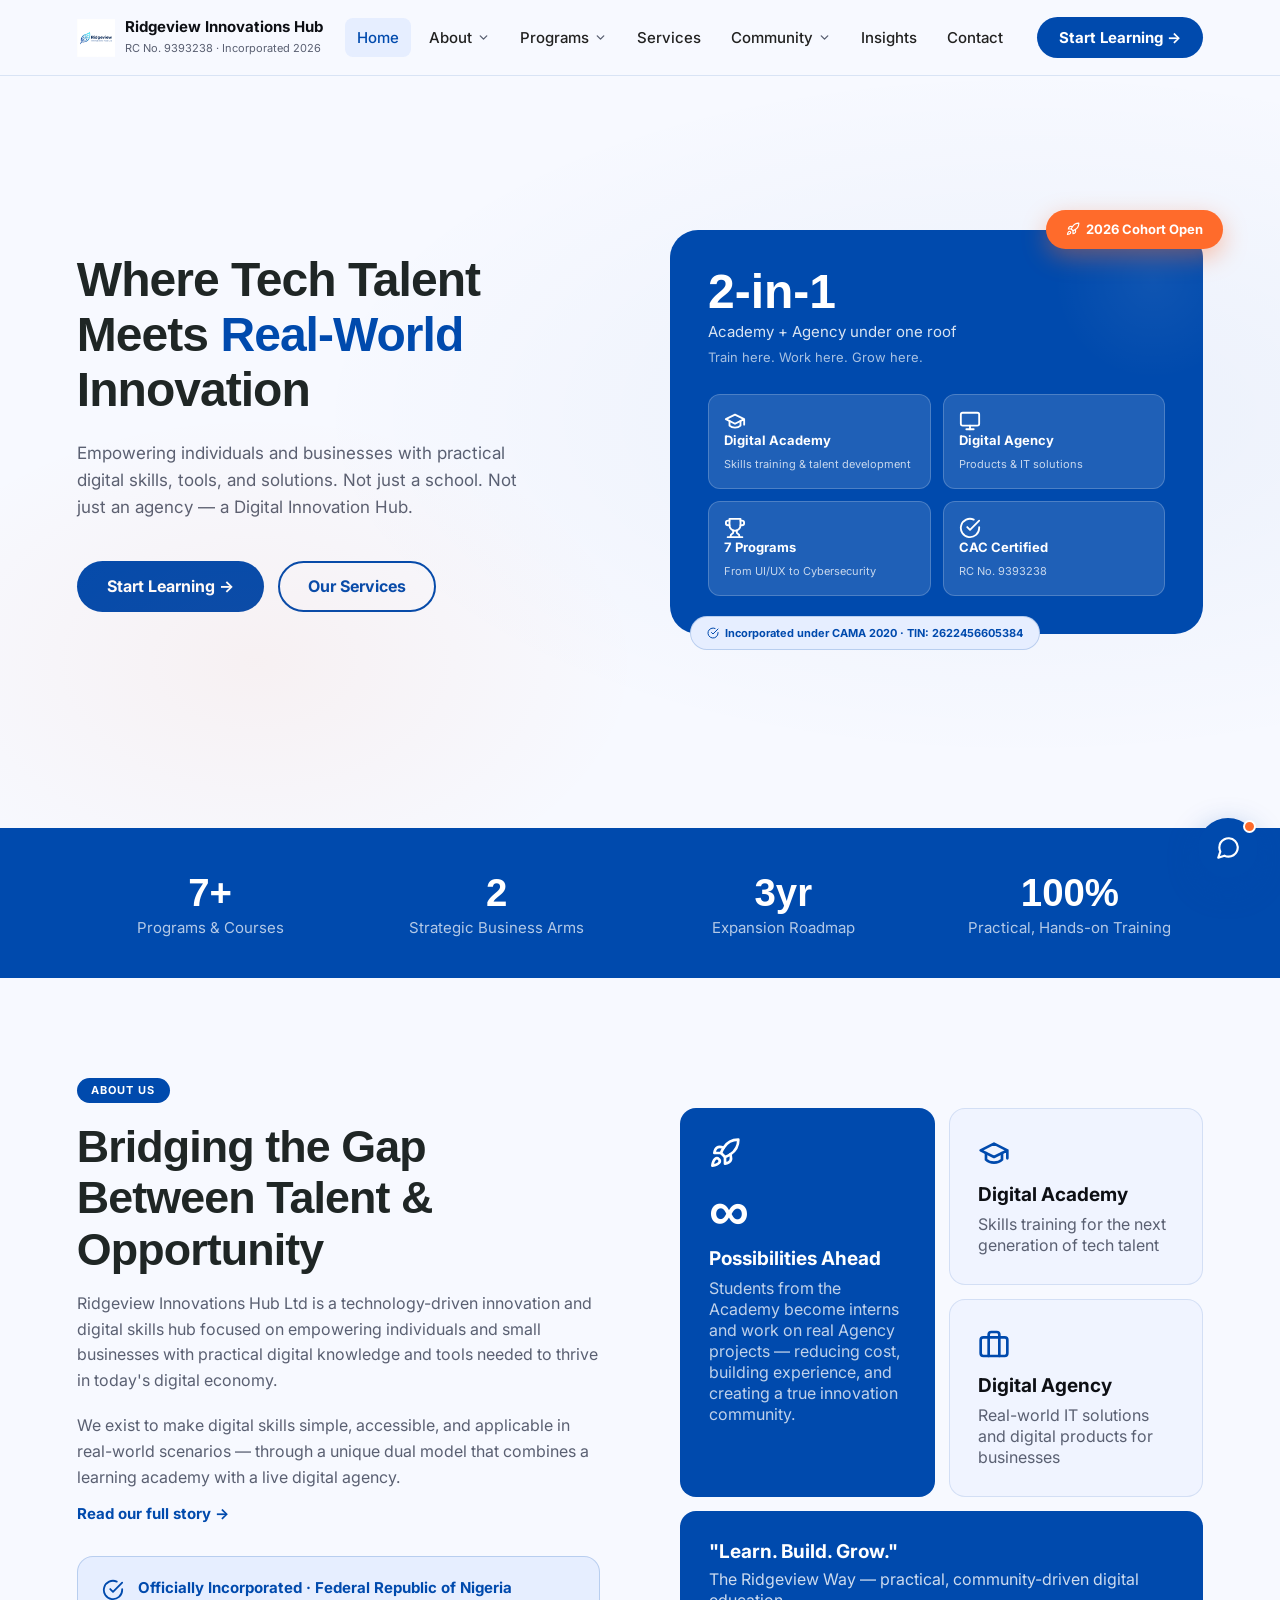
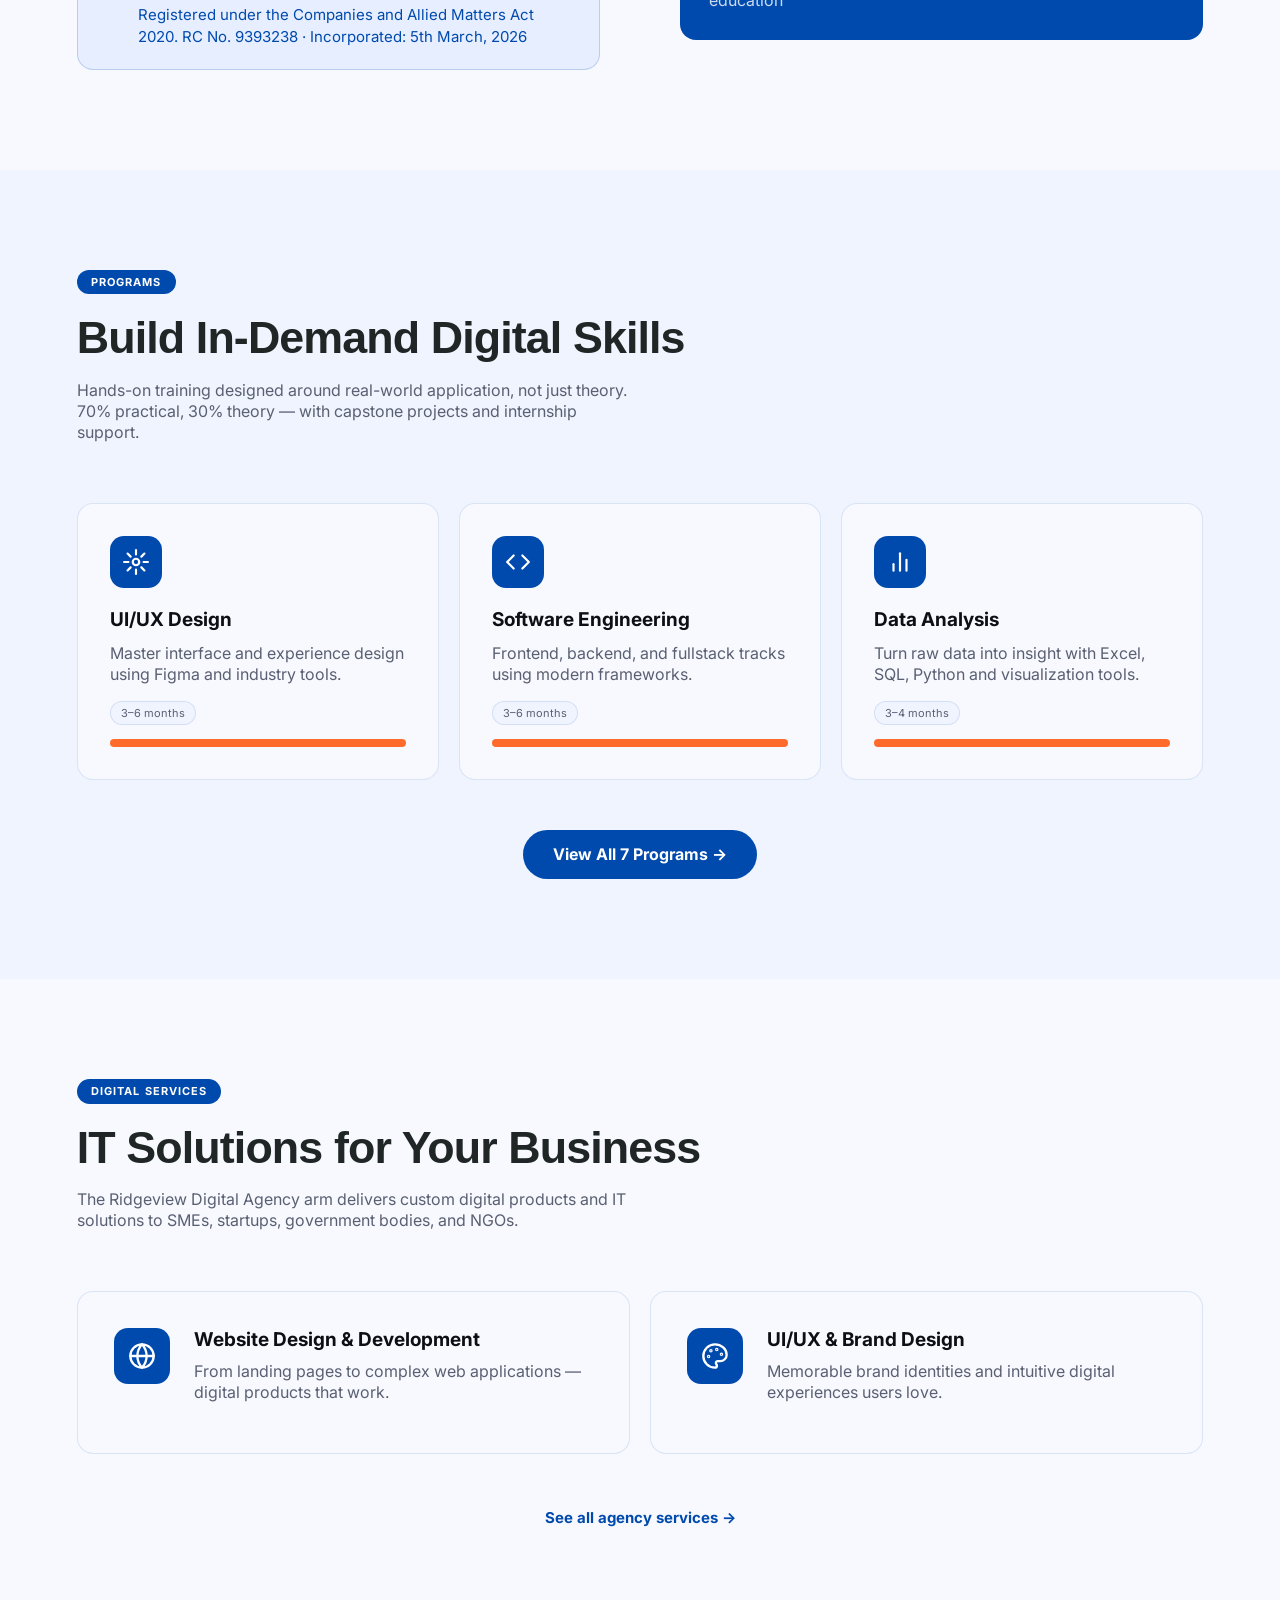
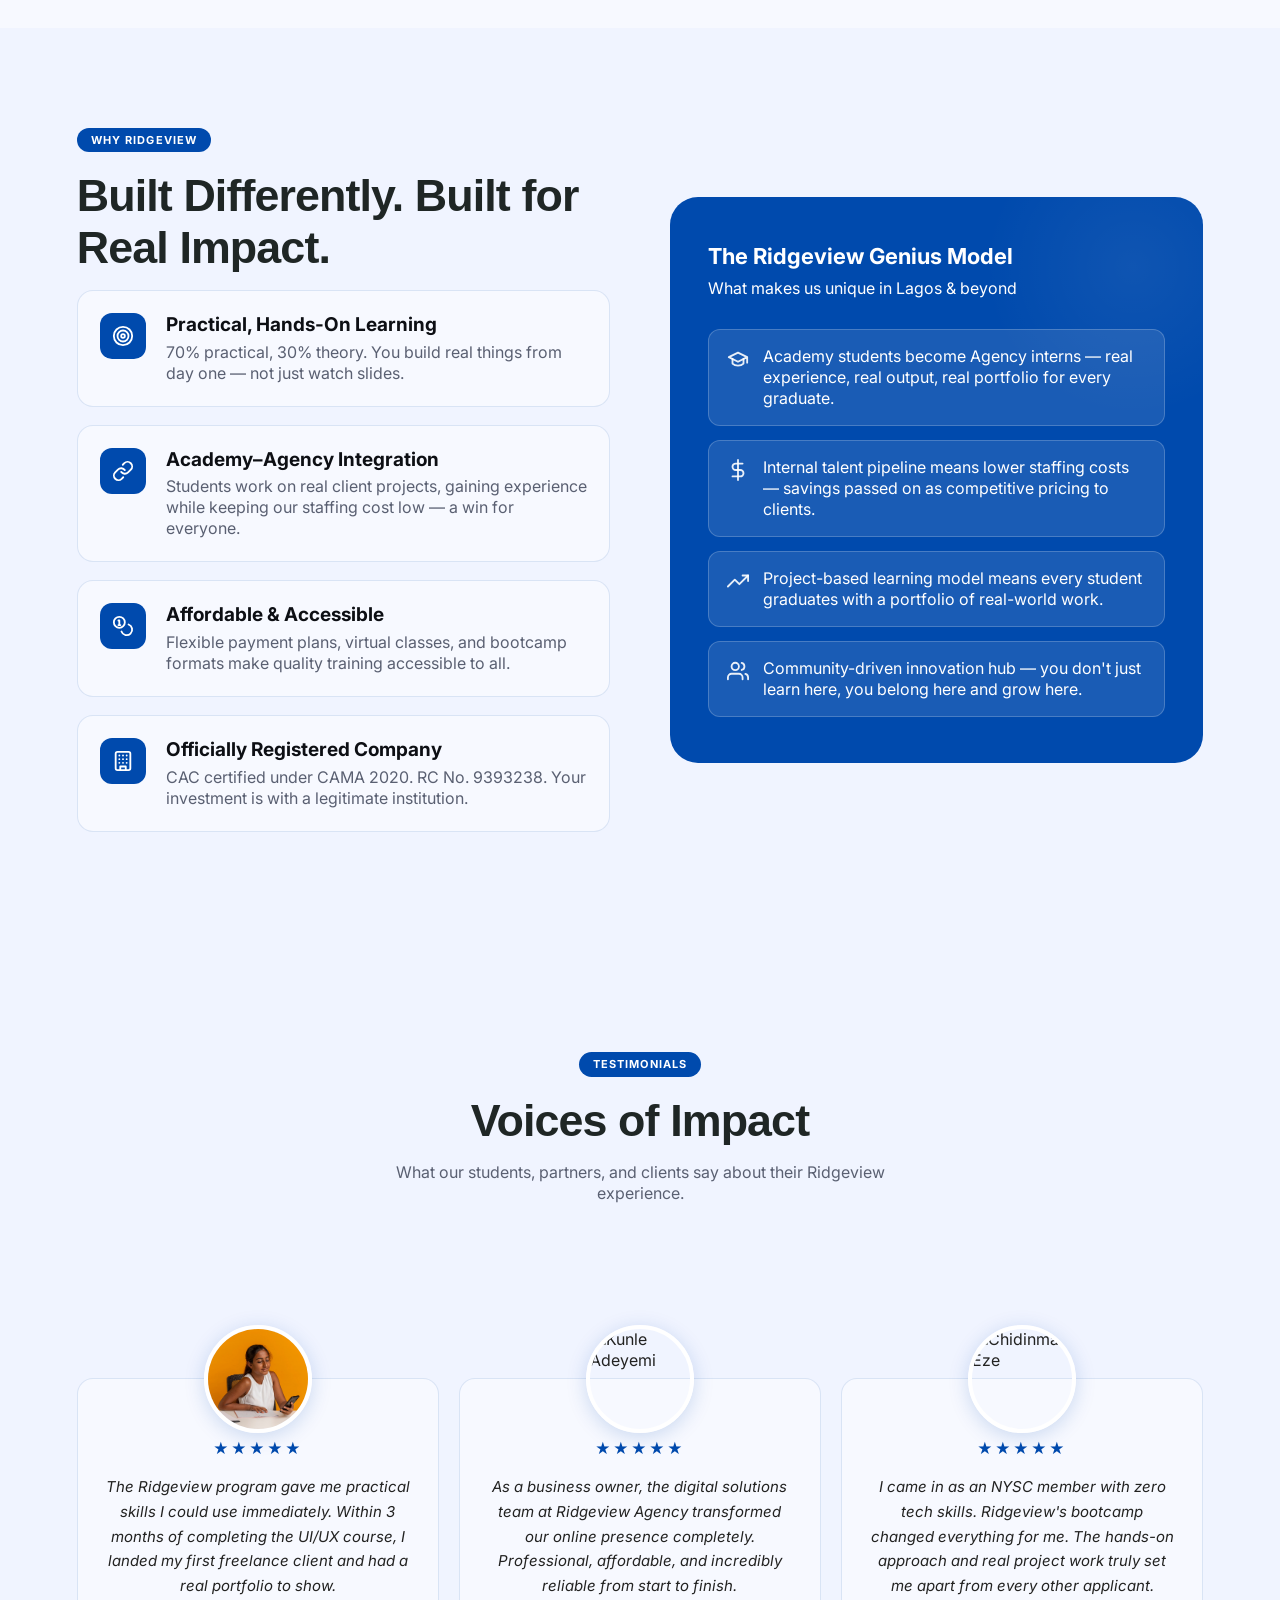
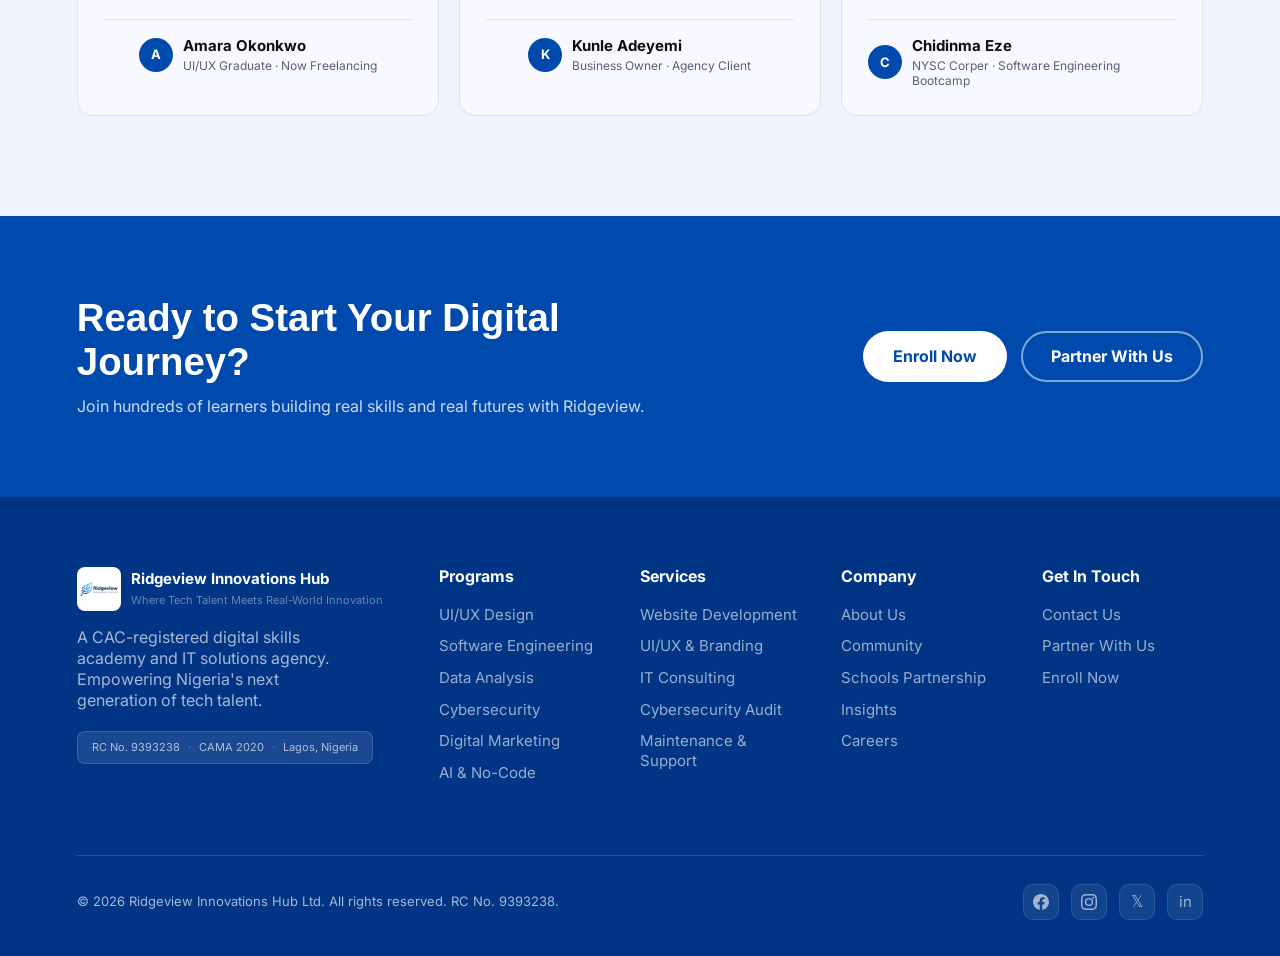
==== commit 6da75e5f: "Fix double modal on careers page, clean share links, correct image paths" ====
--- a/index.html
+++ b/index.html
@@ -69,22 +69,22 @@
 </head>
 <body>
 <nav id="navbar">
-  <a href="index.html" class="logo">
+  <a href="./" class="logo">
     <img src="Neural Leaf.png" alt="Ridgeview Innovations Hub" class="logo-img"/>
     <div class="ltext">
       <strong>Ridgeview Innovations Hub</strong>
       <small>RC No. 9393238 · Incorporated 2026</small>
     </div>
   </a>
-  <ul class="nav-links"><li><a href="index.html" data-nav="index.html" class="active">Home</a></li><li><a href="about.html" data-nav="about.html" class="">About <svg class="chev" xmlns="http://www.w3.org/2000/svg" width="13" height="13" viewBox="0 0 24 24" fill="none" stroke="currentColor" stroke-width="2.5" stroke-linecap="round" stroke-linejoin="round"><polyline points="6 9 12 15 18 9"/></svg></a><div class="dropdown"><a href="about.html">About Us</a><a href="careers.html">Careers</a></div></li><li><a href="programs.html" data-nav="programs.html" class="">Programs <svg class="chev" xmlns="http://www.w3.org/2000/svg" width="13" height="13" viewBox="0 0 24 24" fill="none" stroke="currentColor" stroke-width="2.5" stroke-linecap="round" stroke-linejoin="round"><polyline points="6 9 12 15 18 9"/></svg></a><div class="dropdown"><a href="programs.html#uiux">UI/UX Design</a><a href="programs.html#swe">Software Engineering</a><a href="programs.html#data">Data Analysis</a><a href="programs.html#cyber">Cybersecurity</a><a href="programs.html#marketing">Digital Marketing</a><a href="programs.html#ai">AI Tools & No-Code</a><a href="programs.html" class="dd-view-all">View All Programs</a></div></li><li><a href="services.html" data-nav="services.html" class="">Services</a></li><li><a href="community.html" data-nav="community.html" class="">Community <svg class="chev" xmlns="http://www.w3.org/2000/svg" width="13" height="13" viewBox="0 0 24 24" fill="none" stroke="currentColor" stroke-width="2.5" stroke-linecap="round" stroke-linejoin="round"><polyline points="6 9 12 15 18 9"/></svg></a><div class="dropdown"><a href="community.html">Community</a><a href="schools-partnership.html">Schools Partnership</a></div></li><li><a href="blog.html" data-nav="blog.html" class="">Insights</a></li><li><a href="contact.html" data-nav="contact.html" class="">Contact</a></li></ul>
-  <a href="programs.html" class="nav-cta">Start Learning →</a>
+  <ul class="nav-links"><li><a href="./" data-nav="index.html" class="active">Home</a></li><li><a href="about" data-nav="about.html" class="">About <svg class="chev" xmlns="http://www.w3.org/2000/svg" width="13" height="13" viewBox="0 0 24 24" fill="none" stroke="currentColor" stroke-width="2.5" stroke-linecap="round" stroke-linejoin="round"><polyline points="6 9 12 15 18 9"/></svg></a><div class="dropdown"><a href="about">About Us</a><a href="careers">Careers</a></div></li><li><a href="programs" data-nav="programs.html" class="">Programs <svg class="chev" xmlns="http://www.w3.org/2000/svg" width="13" height="13" viewBox="0 0 24 24" fill="none" stroke="currentColor" stroke-width="2.5" stroke-linecap="round" stroke-linejoin="round"><polyline points="6 9 12 15 18 9"/></svg></a><div class="dropdown"><a href="programs#uiux">UI/UX Design</a><a href="programs#swe">Software Engineering</a><a href="programs#data">Data Analysis</a><a href="programs#cyber">Cybersecurity</a><a href="programs#marketing">Digital Marketing</a><a href="programs#ai">AI Tools & No-Code</a><a href="programs" class="dd-view-all">View All Programs</a></div></li><li><a href="services" data-nav="services.html" class="">Services</a></li><li><a href="community" data-nav="community.html" class="">Community <svg class="chev" xmlns="http://www.w3.org/2000/svg" width="13" height="13" viewBox="0 0 24 24" fill="none" stroke="currentColor" stroke-width="2.5" stroke-linecap="round" stroke-linejoin="round"><polyline points="6 9 12 15 18 9"/></svg></a><div class="dropdown"><a href="community">Community</a><a href="schools-partnership">Schools Partnership</a></div></li><li><a href="blog" data-nav="blog.html" class="">Insights</a></li><li><a href="contact" data-nav="contact.html" class="">Contact</a></li></ul>
+  <a href="programs" class="nav-cta">Start Learning →</a>
   <button class="hamburger" onclick="toggleMenu()" aria-label="Menu">
     <span></span><span></span><span></span>
   </button>
 </nav>
 <div class="mobile-menu" id="mobileMenu">
-  <a href="index.html" onclick="toggleMenu()">Home</a><a href="about.html" onclick="toggleMenu()">About</a><a class="mm-sub" href="about.html" onclick="toggleMenu()">About Us</a><a class="mm-sub" href="careers.html" onclick="toggleMenu()">Careers</a><a href="programs.html" onclick="toggleMenu()">Programs</a><a class="mm-sub" href="programs.html#uiux" onclick="toggleMenu()">UI/UX Design</a><a class="mm-sub" href="programs.html#swe" onclick="toggleMenu()">Software Engineering</a><a class="mm-sub" href="programs.html#data" onclick="toggleMenu()">Data Analysis</a><a class="mm-sub" href="programs.html#cyber" onclick="toggleMenu()">Cybersecurity</a><a class="mm-sub" href="programs.html#marketing" onclick="toggleMenu()">Digital Marketing</a><a class="mm-sub" href="programs.html#ai" onclick="toggleMenu()">AI Tools & No-Code</a><a href="services.html" onclick="toggleMenu()">Services</a><a href="community.html" onclick="toggleMenu()">Community</a><a class="mm-sub" href="community.html" onclick="toggleMenu()">Community</a><a class="mm-sub" href="schools-partnership.html" onclick="toggleMenu()">Schools Partnership</a><a href="blog.html" onclick="toggleMenu()">Insights</a><a href="contact.html" onclick="toggleMenu()">Contact</a>
-  <a href="programs.html" class="nav-cta" onclick="toggleMenu()">Start Learning →</a>
+  <a href="./" onclick="toggleMenu()">Home</a><a href="about" onclick="toggleMenu()">About</a><a class="mm-sub" href="about" onclick="toggleMenu()">About Us</a><a class="mm-sub" href="careers" onclick="toggleMenu()">Careers</a><a href="programs" onclick="toggleMenu()">Programs</a><a class="mm-sub" href="programs#uiux" onclick="toggleMenu()">UI/UX Design</a><a class="mm-sub" href="programs#swe" onclick="toggleMenu()">Software Engineering</a><a class="mm-sub" href="programs#data" onclick="toggleMenu()">Data Analysis</a><a class="mm-sub" href="programs#cyber" onclick="toggleMenu()">Cybersecurity</a><a class="mm-sub" href="programs#marketing" onclick="toggleMenu()">Digital Marketing</a><a class="mm-sub" href="programs#ai" onclick="toggleMenu()">AI Tools & No-Code</a><a href="services" onclick="toggleMenu()">Services</a><a href="community" onclick="toggleMenu()">Community</a><a class="mm-sub" href="community" onclick="toggleMenu()">Community</a><a class="mm-sub" href="schools-partnership" onclick="toggleMenu()">Schools Partnership</a><a href="blog" onclick="toggleMenu()">Insights</a><a href="contact" onclick="toggleMenu()">Contact</a>
+  <a href="programs" class="nav-cta" onclick="toggleMenu()">Start Learning →</a>
 </div>
 <!-- HERO -->
 <section class="hero" id="home">
@@ -92,8 +92,8 @@
     <h1>Where Tech Talent<br/>Meets <em>Real-World</em><br/>Innovation</h1>
     <p class="hero-sub">Empowering individuals and businesses with practical digital skills, tools, and solutions. Not just a school. Not just an agency — a Digital Innovation Hub.</p>
     <div class="hero-actions">
-      <a href="programs.html" class="btn-primary">Start Learning →</a>
-      <a href="services.html" class="btn-secondary">Our Services</a>
+      <a href="programs" class="btn-primary">Start Learning →</a>
+      <a href="services" class="btn-secondary">Our Services</a>
     </div>
   </div>
   <div class="hero-right">
@@ -129,7 +129,7 @@
       <h2 class="stitle">Bridging the Gap Between Talent &amp; Opportunity</h2>
       <p style="font-family:var(--font-body);font-size:16px;color:var(--muted);line-height:1.6;margin-bottom:20px">Ridgeview Innovations Hub Ltd is a technology-driven innovation and digital skills hub focused on empowering individuals and small businesses with practical digital knowledge and tools needed to thrive in today's digital economy.</p>
       <p style="font-family:var(--font-body);font-size:16px;color:var(--muted);line-height:1.6">We exist to make digital skills simple, accessible, and applicable in real-world scenarios — through a unique dual model that combines a learning academy with a live digital agency.</p>
-      <a href="about.html" class="section-link">Read our full story →</a>
+      <a href="about" class="section-link">Read our full story →</a>
       <div class="reg-info">
         <div class="ri"><svg xmlns="http://www.w3.org/2000/svg" width="24" height="24" viewBox="0 0 24 24" fill="none" stroke="currentColor" stroke-width="2" stroke-linecap="round" stroke-linejoin="round"><path d="M22 11.08V12a10 10 0 1 1-5.93-9.14"/><polyline points="22 4 12 14.01 9 11.01"/></svg></div>
         <p><strong>Officially Incorporated · Federal Republic of Nigeria</strong>Registered under the Companies and Allied Matters Act 2020. RC No. 9393238 · Incorporated: 5th March, 2026</p>
@@ -162,7 +162,7 @@
     <div class="pc fade-up"><div class="pico"><svg xmlns="http://www.w3.org/2000/svg" width="24" height="24" viewBox="0 0 24 24" fill="none" stroke="currentColor" stroke-width="2" stroke-linecap="round" stroke-linejoin="round"><line x1="18" y1="20" x2="18" y2="10"/><line x1="12" y1="20" x2="12" y2="4"/><line x1="6" y1="20" x2="6" y2="14"/></svg></div><h3>Data Analysis</h3><p>Turn raw data into insight with Excel, SQL, Python and visualization tools.</p><div class="pmeta"><span class="ptag">3–4 months</span></div><div class="pchip"></div></div>
   </div>
   <div style="text-align:center;margin-top:50px">
-    <a href="programs.html" class="btn-primary">View All 7 Programs →</a>
+    <a href="programs" class="btn-primary">View All 7 Programs →</a>
   </div>
 </section>
 
@@ -178,7 +178,7 @@
     <div class="sc fade-up"><div class="sico"><svg xmlns="http://www.w3.org/2000/svg" width="24" height="24" viewBox="0 0 24 24" fill="none" stroke="currentColor" stroke-width="2" stroke-linecap="round" stroke-linejoin="round"><circle cx="13.5" cy="6.5" r=".5"/><circle cx="17.5" cy="10.5" r=".5"/><circle cx="8.5" cy="7.5" r=".5"/><circle cx="6.5" cy="12.5" r=".5"/><path d="M12 2C6.5 2 2 6.5 2 12s4.5 10 10 10c.926 0 1.648-.746 1.648-1.688 0-.437-.18-.835-.437-1.125-.29-.289-.438-.652-.438-1.125a1.64 1.64 0 0 1 1.668-1.668h1.996c3.051 0 5.555-2.503 5.555-5.554C21.965 6.012 17.461 2 12 2z"/></svg></div><div><h3>UI/UX &amp; Brand Design</h3><p>Memorable brand identities and intuitive digital experiences users love.</p><p class="sp"></p></div></div>
   </div>
   <div style="text-align:center;margin-top:40px">
-    <a href="services.html" class="section-link">See all agency services →</a>
+    <a href="services" class="section-link">See all agency services →</a>
   </div>
 </section>
 
@@ -250,15 +250,15 @@
     <p>Join hundreds of learners building real skills and real futures with Ridgeview.</p>
   </div>
   <div class="cta-acts">
-    <a href="programs.html" class="btn-white">Enroll Now</a>
-    <a href="contact.html" class="btn-outline-white">Partner With Us</a>
+    <a href="programs" class="btn-white">Enroll Now</a>
+    <a href="contact" class="btn-outline-white">Partner With Us</a>
   </div>
 </div>
 
 <footer>
   <div class="fg-grid">
     <div class="fbrand">
-      <a href="index.html" class="logo" style="margin-bottom:16px;display:flex;align-items:center;gap:10px">
+      <a href="./" class="logo" style="margin-bottom:16px;display:flex;align-items:center;gap:10px">
         <img src="Neural Leaf.png" alt="Ridgeview Innovations Hub" class="logo-img-footer"/>
         <div class="ltext">
           <strong style="color:#fff;font-family:var(--font-body);font-size:15px;font-weight:700;display:block">Ridgeview Innovations Hub</strong>
@@ -270,34 +270,34 @@
     </div>
     <div class="fcol">
       <h5>Programs</h5>
-      <a href="programs.html#uiux">UI/UX Design</a>
-      <a href="programs.html#swe">Software Engineering</a>
-      <a href="programs.html#data">Data Analysis</a>
-      <a href="programs.html#cyber">Cybersecurity</a>
-      <a href="programs.html#marketing">Digital Marketing</a>
-      <a href="programs.html#ai">AI &amp; No-Code</a>
+      <a href="programs#uiux">UI/UX Design</a>
+      <a href="programs#swe">Software Engineering</a>
+      <a href="programs#data">Data Analysis</a>
+      <a href="programs#cyber">Cybersecurity</a>
+      <a href="programs#marketing">Digital Marketing</a>
+      <a href="programs#ai">AI &amp; No-Code</a>
     </div>
     <div class="fcol">
       <h5>Services</h5>
-      <a href="services.html#web">Website Development</a>
-      <a href="services.html#design">UI/UX &amp; Branding</a>
-      <a href="services.html#security">IT Consulting</a>
-      <a href="services.html#security">Cybersecurity Audit</a>
-      <a href="services.html#support">Maintenance &amp; Support</a>
+      <a href="services#web">Website Development</a>
+      <a href="services#design">UI/UX &amp; Branding</a>
+      <a href="services#security">IT Consulting</a>
+      <a href="services#security">Cybersecurity Audit</a>
+      <a href="services#support">Maintenance &amp; Support</a>
     </div>
     <div class="fcol">
       <h5>Company</h5>
-      <a href="about.html">About Us</a>
-      <a href="community.html">Community</a>
-      <a href="schools-partnership.html">Schools Partnership</a>
-      <a href="blog.html">Insights</a>
-      <a href="careers.html">Careers</a>
+      <a href="about">About Us</a>
+      <a href="community">Community</a>
+      <a href="schools-partnership">Schools Partnership</a>
+      <a href="blog">Insights</a>
+      <a href="careers">Careers</a>
     </div>
     <div class="fcol">
       <h5>Get In Touch</h5>
-      <a href="contact.html">Contact Us</a>
-      <a href="contact.html">Partner With Us</a>
-      <a href="programs.html">Enroll Now</a>
+      <a href="contact">Contact Us</a>
+      <a href="contact">Partner With Us</a>
+      <a href="programs">Enroll Now</a>
     </div>
   </div>
   <div class="fbot">
--- a/assets/shared.css
+++ b/assets/shared.css
@@ -421,3 +421,112 @@
   section{padding:70px 5%}
   .page-header{padding:calc(var(--nav-h) + 40px) 5% 44px}
 }
+
+/* ============================================================
+   JOB APPLICATION MODAL + STANDALONE APPLY PAGE
+   Prefix .rva- keeps these separate from the .rv- chatbot classes
+   ============================================================ */
+.rva-ov{position:fixed;inset:0;z-index:10000;background:rgba(13,15,20,.55);backdrop-filter:blur(4px);display:flex;align-items:center;justify-content:center;padding:20px;opacity:0;visibility:hidden;transition:opacity .22s ease,visibility .22s}
+.rva-ov.open{opacity:1;visibility:visible}
+body.rva-locked{overflow:hidden}
+.rva-panel{width:100%;max-width:580px;max-height:calc(100vh - 40px);background:var(--cream);border-radius:var(--rl);border:1px solid var(--bd);box-shadow:0 30px 80px rgba(0,20,60,.32);overflow-y:auto;transform:translateY(16px) scale(.98);transition:transform .22s ease}
+.rva-ov.open .rva-panel{transform:none}
+
+.rva-head{background:var(--brand);padding:26px 30px;position:relative}
+.rva-head .rva-tag{display:inline-block;background:var(--accent);color:#fff;padding:4px 12px;border-radius:50px;font-family:var(--font-body);font-size:11px;font-weight:700;letter-spacing:.1em;text-transform:uppercase;margin-bottom:10px}
+.rva-head h3{font-family:var(--font-hero);font-size:22px;font-weight:800;color:#fff;line-height:1.2;padding-right:40px}
+.rva-head p{font-family:var(--font-body);font-size:13px;color:rgba(255,255,255,.75);margin-top:7px;line-height:1.5}
+.rva-x{position:absolute;top:18px;right:18px;width:34px;height:34px;border:none;border-radius:10px;background:rgba(255,255,255,.16);color:#fff;cursor:pointer;display:flex;align-items:center;justify-content:center;line-height:0;transition:background .2s}
+.rva-x:hover{background:rgba(255,255,255,.3)}
+.rva-x svg{width:17px;height:17px}
+
+.rva-body{padding:28px 30px 32px}
+.rva-body .fg input[readonly]{background:var(--brand-light);border-color:rgba(0,74,173,.22);color:var(--brand);font-weight:700;cursor:default}
+.fstatus{display:none;margin-top:16px;font-family:var(--font-body);font-size:14px;line-height:1.55;text-align:center}
+.rva-note{margin-top:16px;font-family:var(--font-body);font-size:12px;color:var(--muted);text-align:center;line-height:1.5}
+.rva-note a{color:var(--brand);font-weight:700}
+
+.apply-wrap{max-width:640px;margin:0 auto}
+.apply-wrap .cform{padding:38px}
+.apply-copy{text-align:center;margin-bottom:34px}
+.apply-copy h2{font-family:var(--font-hero);font-size:clamp(1.6rem,3vw,2.2rem);font-weight:800;margin-bottom:12px;color:#1f2625}
+.apply-copy p{font-family:var(--font-body);font-size:16px;color:var(--muted);line-height:1.55}
+
+@media(max-width:560px){
+  .rva-panel{border-radius:20px}
+  .rva-head{padding:22px}
+  .rva-body{padding:22px}
+  .apply-wrap .cform{padding:26px}
+}
+
+/* ============================================================
+   CAREERS: INTERNSHIP ROLE CARDS + APPLICATION MODAL
+   Prefix .rvj- keeps these separate from .rv- (chatbot) and .rva-
+   ============================================================ */
+.rvj-perks{display:flex;flex-wrap:wrap;gap:10px;margin:-28px 0 32px}
+.rvj-perks li{display:inline-flex;align-items:center;gap:6px;padding:8px 14px;border-radius:50px;background:var(--brand-light);border:1px solid var(--bd);color:var(--brand);font-family:var(--font-body);font-size:13px;font-weight:700}
+.rvj-perks li svg{width:14px;height:14px;flex-shrink:0}
+.rvj-roles{display:grid;grid-template-columns:repeat(2,minmax(0,1fr));gap:24px}
+.rvj-role{--rvj-accent:#00E5FF;display:flex;flex-direction:column;gap:16px;padding:32px 30px;border-radius:var(--rl);color:#E8EDFB;
+  background-color:#0B1A45;background-image:repeating-linear-gradient(115deg,transparent 0 70px,rgba(255,255,255,.03) 70px 140px);
+  border:1px solid rgba(255,255,255,.08);border-top:4px solid var(--rvj-accent);scroll-margin-top:calc(var(--nav-h) + 30px)}
+.rvj-role header{display:flex;flex-direction:column;align-items:flex-start;gap:12px}
+.rvj-pill{padding:6px 14px;border:1.5px solid var(--rvj-accent);border-radius:50px;color:var(--rvj-accent);font-family:var(--font-body);font-size:12px;font-weight:700;letter-spacing:.03em}
+.rvj-role h3{font-family:var(--font-hero);font-weight:800;font-size:clamp(21px,2.3vw,26px);line-height:1.55;color:#fff}
+.rvj-mark{background:var(--rvj-accent);color:#0A1433;padding:.04em .35em;border-radius:8px;-webkit-box-decoration-break:clone;box-decoration-break:clone}
+.rvj-role h3 small{font-size:.72em;font-weight:700;color:rgba(255,255,255,.75)}
+.rvj-focus{font-family:var(--font-body);font-size:13px;font-weight:500;color:rgba(232,237,251,.6)}
+.rvj-summary{font-family:var(--font-body);font-size:15px;line-height:1.65;color:rgba(232,237,251,.86)}
+.rvj-jd{border-top:1px solid rgba(255,255,255,.1);padding-top:14px}
+.rvj-jd summary{cursor:pointer;list-style:none;display:flex;justify-content:space-between;align-items:center;color:var(--rvj-accent);font-family:var(--font-body);font-size:14px;font-weight:700}
+.rvj-jd summary::-webkit-details-marker{display:none}
+.rvj-jd summary::after{content:"+";font-size:22px;line-height:1;transition:transform .2s}
+.rvj-jd[open] summary::after{transform:rotate(45deg)}
+.rvj-jd h4{margin:18px 0 8px;font-family:var(--font-body);font-size:14px;font-weight:700;color:#fff}
+.rvj-jd ul{list-style:disc;padding-left:18px}
+.rvj-jd li{font-family:var(--font-body);font-size:14px;line-height:1.6;color:rgba(232,237,251,.8);margin-bottom:4px}
+.rvj-jd li::marker{color:var(--rvj-accent)}
+.rvj-meta{display:flex;flex-wrap:wrap;gap:8px;margin-top:auto}
+.rvj-meta span{padding:7px 13px;border-radius:50px;background:rgba(255,255,255,.06);border:1px solid rgba(255,255,255,.12);font-family:var(--font-body);font-size:13px;font-weight:500}
+.rvj-meta strong{color:#fff}
+.rvj-actions{display:flex;flex-wrap:wrap;gap:10px}
+.rvj-apply,.rvj-share{padding:12px 24px;border-radius:50px;font-family:var(--font-body);font-size:15px;font-weight:700;cursor:pointer;transition:filter .2s,background .2s}
+.rvj-apply{background:var(--rvj-accent);color:#0A1433;border:0}
+.rvj-apply:hover{filter:brightness(1.1)}
+.rvj-share{background:transparent;color:#E8EDFB;border:1px solid rgba(255,255,255,.25)}
+.rvj-share:hover{background:rgba(255,255,255,.08)}
+.rvj-role .rvj-apply:focus-visible,.rvj-role .rvj-share:focus-visible,.rvj-jd summary:focus-visible{outline:3px solid var(--rvj-accent);outline-offset:3px}
+.rvj-cta{border:0;cursor:pointer}
+
+/* Application modal */
+.rvj-ov{position:fixed;inset:0;z-index:10000;background:rgba(13,15,20,.55);backdrop-filter:blur(4px);display:flex;align-items:center;justify-content:center;padding:20px}
+.rvj-ov[hidden]{display:none}
+.rvj-panel{--rvj-accent:var(--accent);width:100%;max-width:600px;max-height:calc(100vh - 40px);background:var(--cream);border-radius:var(--rl);border:1px solid var(--bd);box-shadow:0 30px 80px rgba(0,20,60,.32);overflow-y:auto;animation:rvjIn .22s ease-out}
+@keyframes rvjIn{from{opacity:0;transform:translateY(16px) scale(.98)}to{opacity:1;transform:none}}
+.rvj-head{background:#0B1A45;padding:26px 30px;position:relative;border-bottom:4px solid var(--rvj-accent)}
+.rvj-tag{display:inline-block;background:var(--rvj-accent);color:#0A1433;padding:4px 12px;border-radius:50px;font-family:var(--font-body);font-size:12px;font-weight:700;margin-bottom:10px}
+.rvj-head h3{font-family:var(--font-hero);font-size:22px;font-weight:800;color:#fff;line-height:1.25;padding-right:40px}
+.rvj-head p{font-family:var(--font-body);font-size:13px;color:rgba(255,255,255,.72);margin-top:7px;line-height:1.5}
+.rvj-x{position:absolute;top:18px;right:18px;width:34px;height:34px;border:none;border-radius:10px;background:rgba(255,255,255,.14);color:#fff;cursor:pointer;display:flex;align-items:center;justify-content:center;line-height:0;transition:background .2s}
+.rvj-x:hover{background:rgba(255,255,255,.28)}
+.rvj-x svg{width:17px;height:17px}
+.rvj-body{padding:28px 30px 32px}
+.rvj-opt{font-weight:400;color:var(--muted)}
+.rvj-body .fg textarea{min-height:110px}
+.rvj-body .fsub:disabled{opacity:.6;cursor:wait;transform:none}
+.rvj-status{margin-top:14px;font-family:var(--font-body);font-size:14px;line-height:1.5;text-align:center;min-height:1em}
+.rvj-status.err{color:#c62828}
+.rvj-done{padding:40px 30px;text-align:center}
+.rvj-done-ico{width:64px;height:64px;border-radius:50%;background:var(--brand-light);color:var(--green);display:flex;align-items:center;justify-content:center;margin:0 auto 18px}
+.rvj-done-ico svg{width:30px;height:30px}
+.rvj-done h3{font-family:var(--font-hero);font-size:24px;font-weight:800;margin-bottom:10px}
+.rvj-done p{font-family:var(--font-body);font-size:15px;color:var(--muted);line-height:1.6;margin-bottom:24px}
+@media(prefers-reduced-motion:reduce){.rvj-panel{animation:none}}
+@media(max-width:860px){.rvj-roles{grid-template-columns:1fr}.rvj-role{padding:26px 22px}}
+@media(max-width:560px){.rvj-head,.rvj-body{padding:22px}.rvj-panel{border-radius:20px}.rvj-perks{margin-top:-36px}}
+
+/* ============ ABOUT: FOUNDER PHOTO ============ */
+.tmc-photo{display:block;width:136px;height:136px;margin:0 auto 18px;padding:4px;border-radius:50%;background:linear-gradient(135deg,var(--brand),#00E5FF);box-shadow:0 14px 32px -12px rgba(0,74,173,.5)}
+.tmc-photo img{display:block;width:100%;height:100%;border-radius:50%;object-fit:cover;border:3px solid #fff}
+.tmc-founder{border-color:rgba(0,74,173,.3)}
+.tmc-founder h4{font-size:18px}
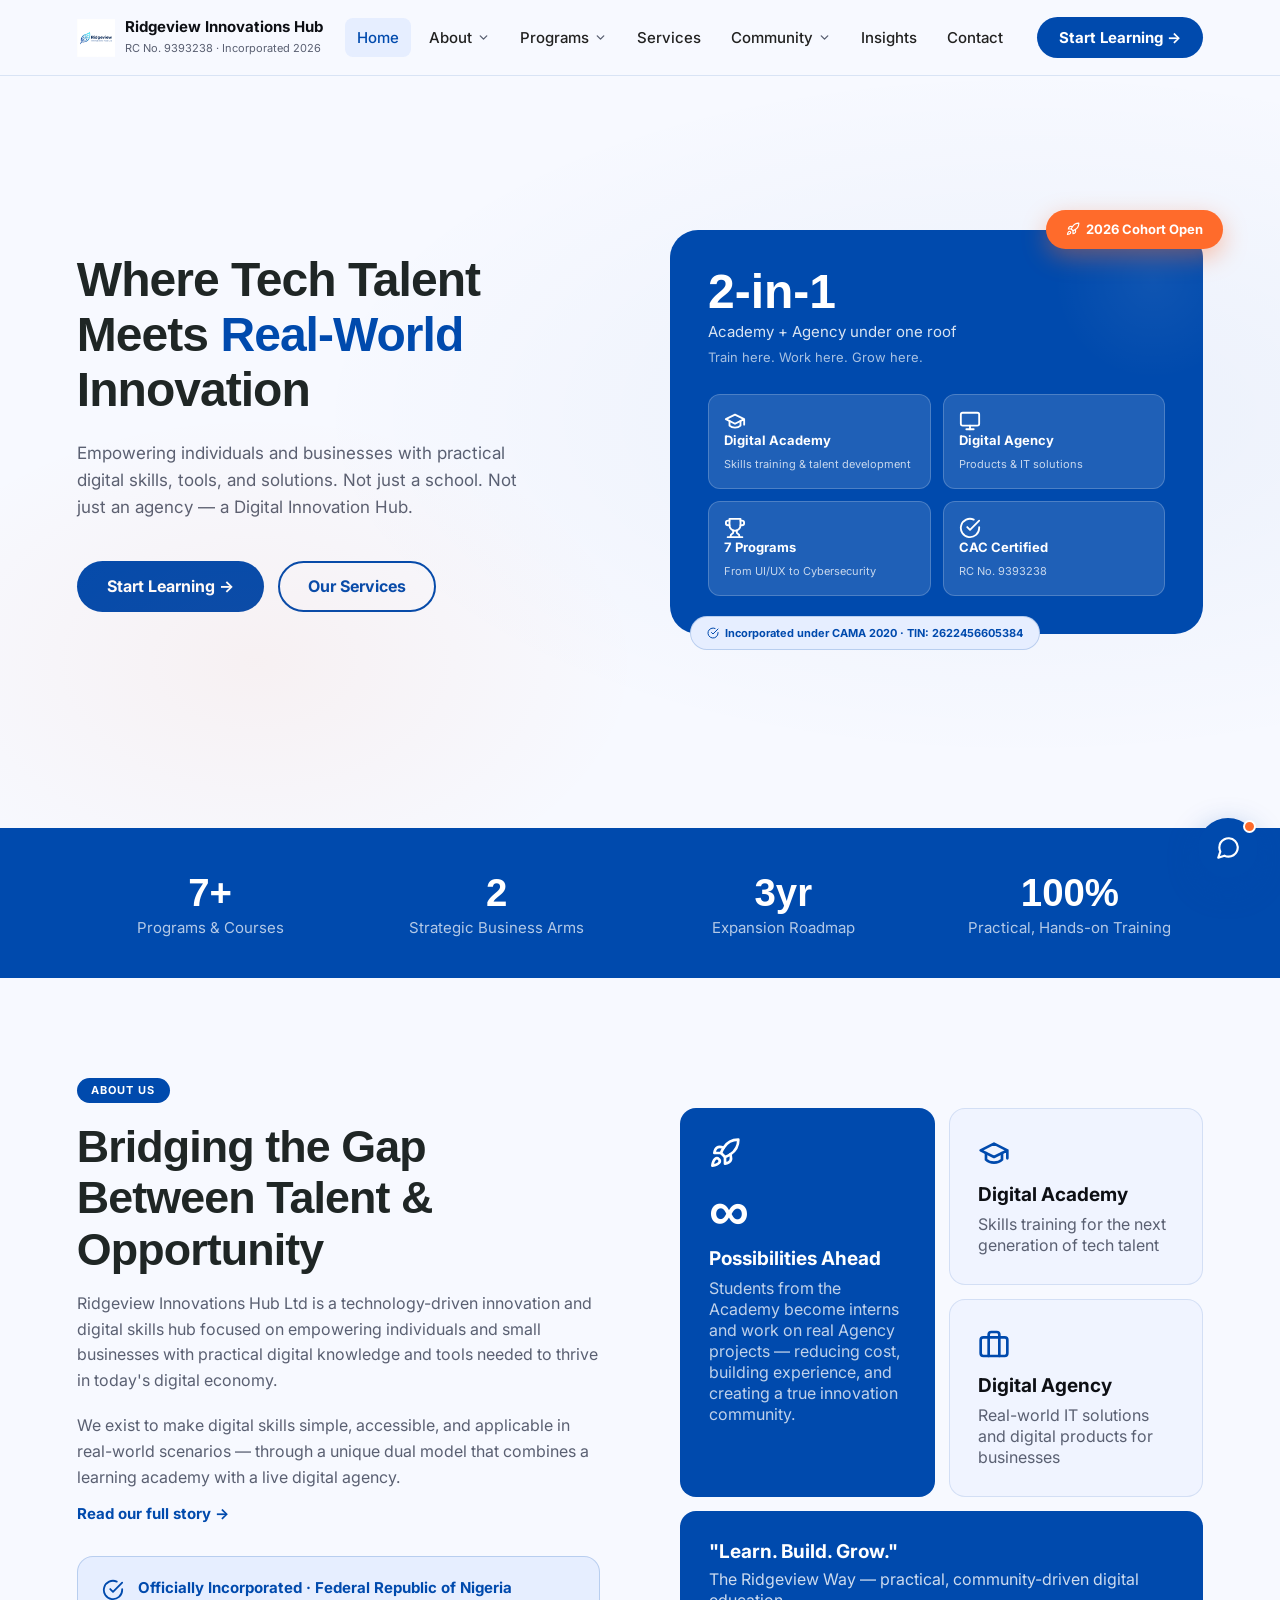
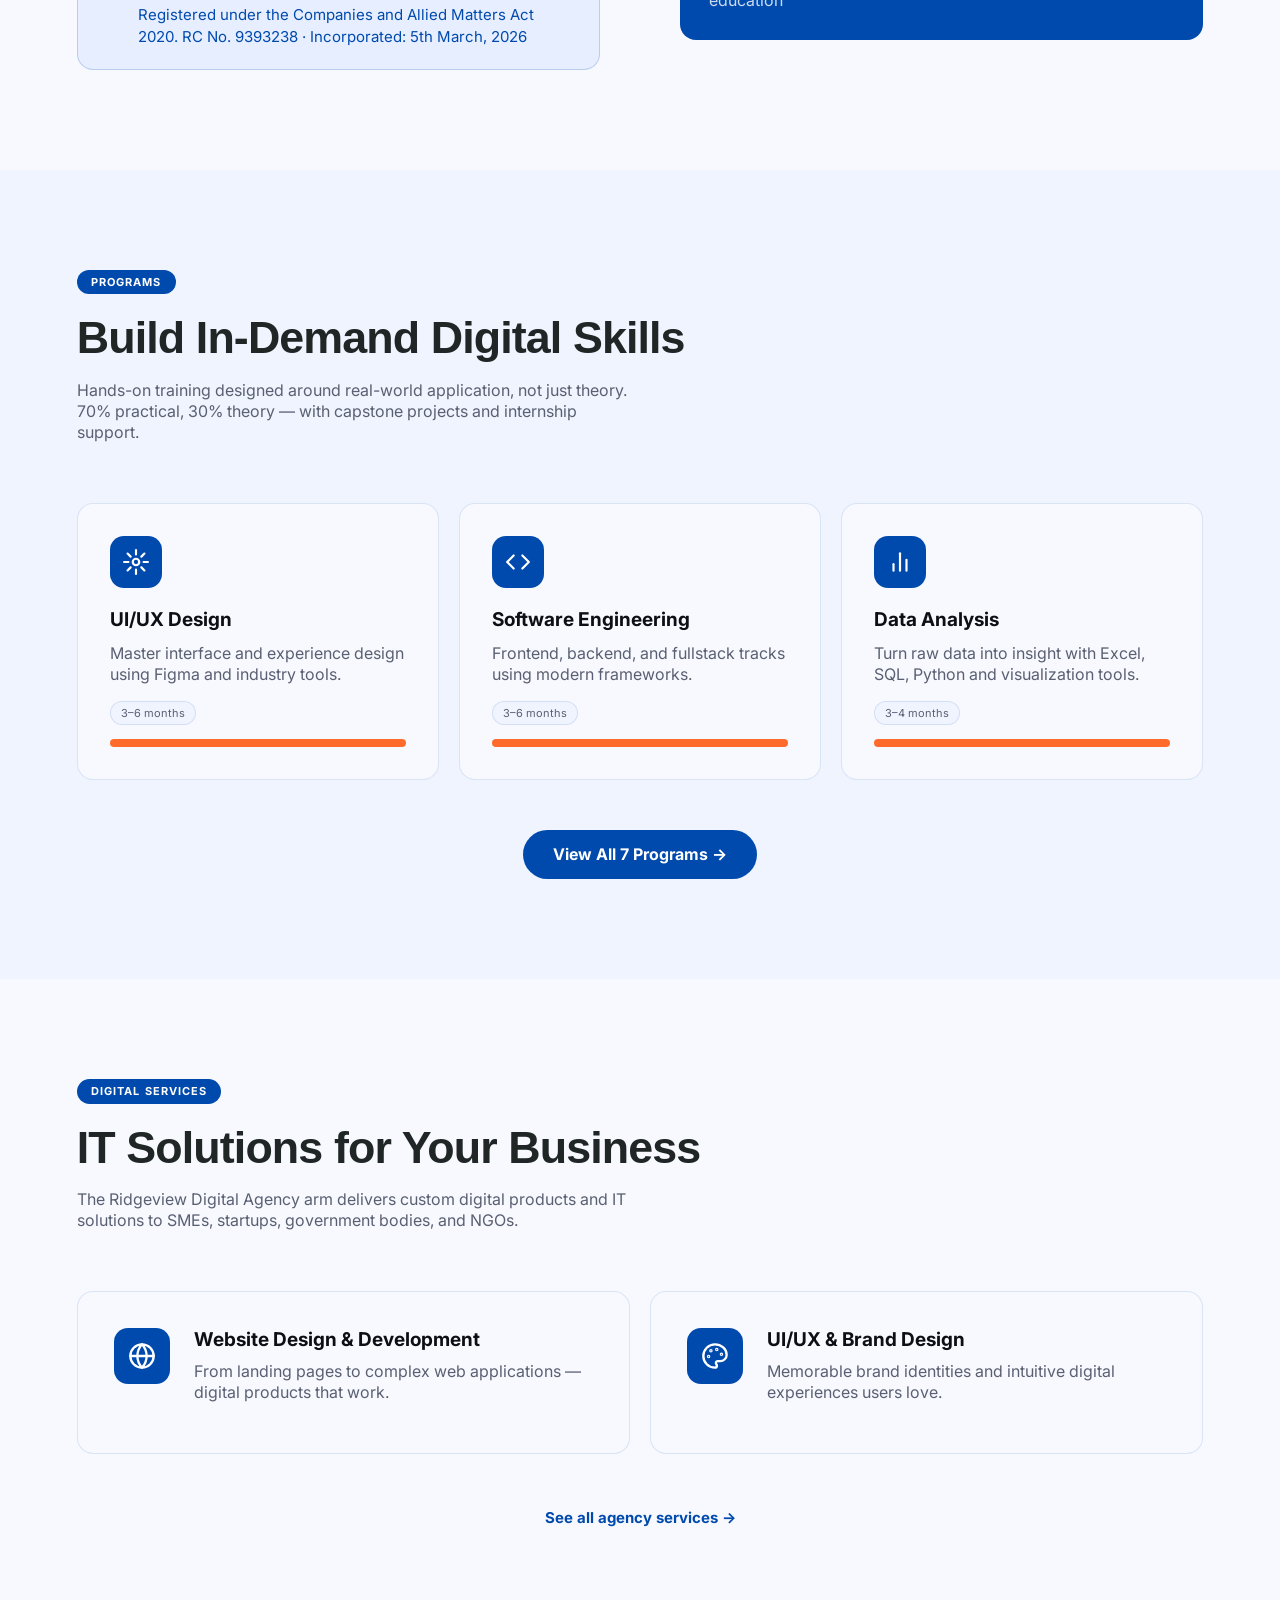
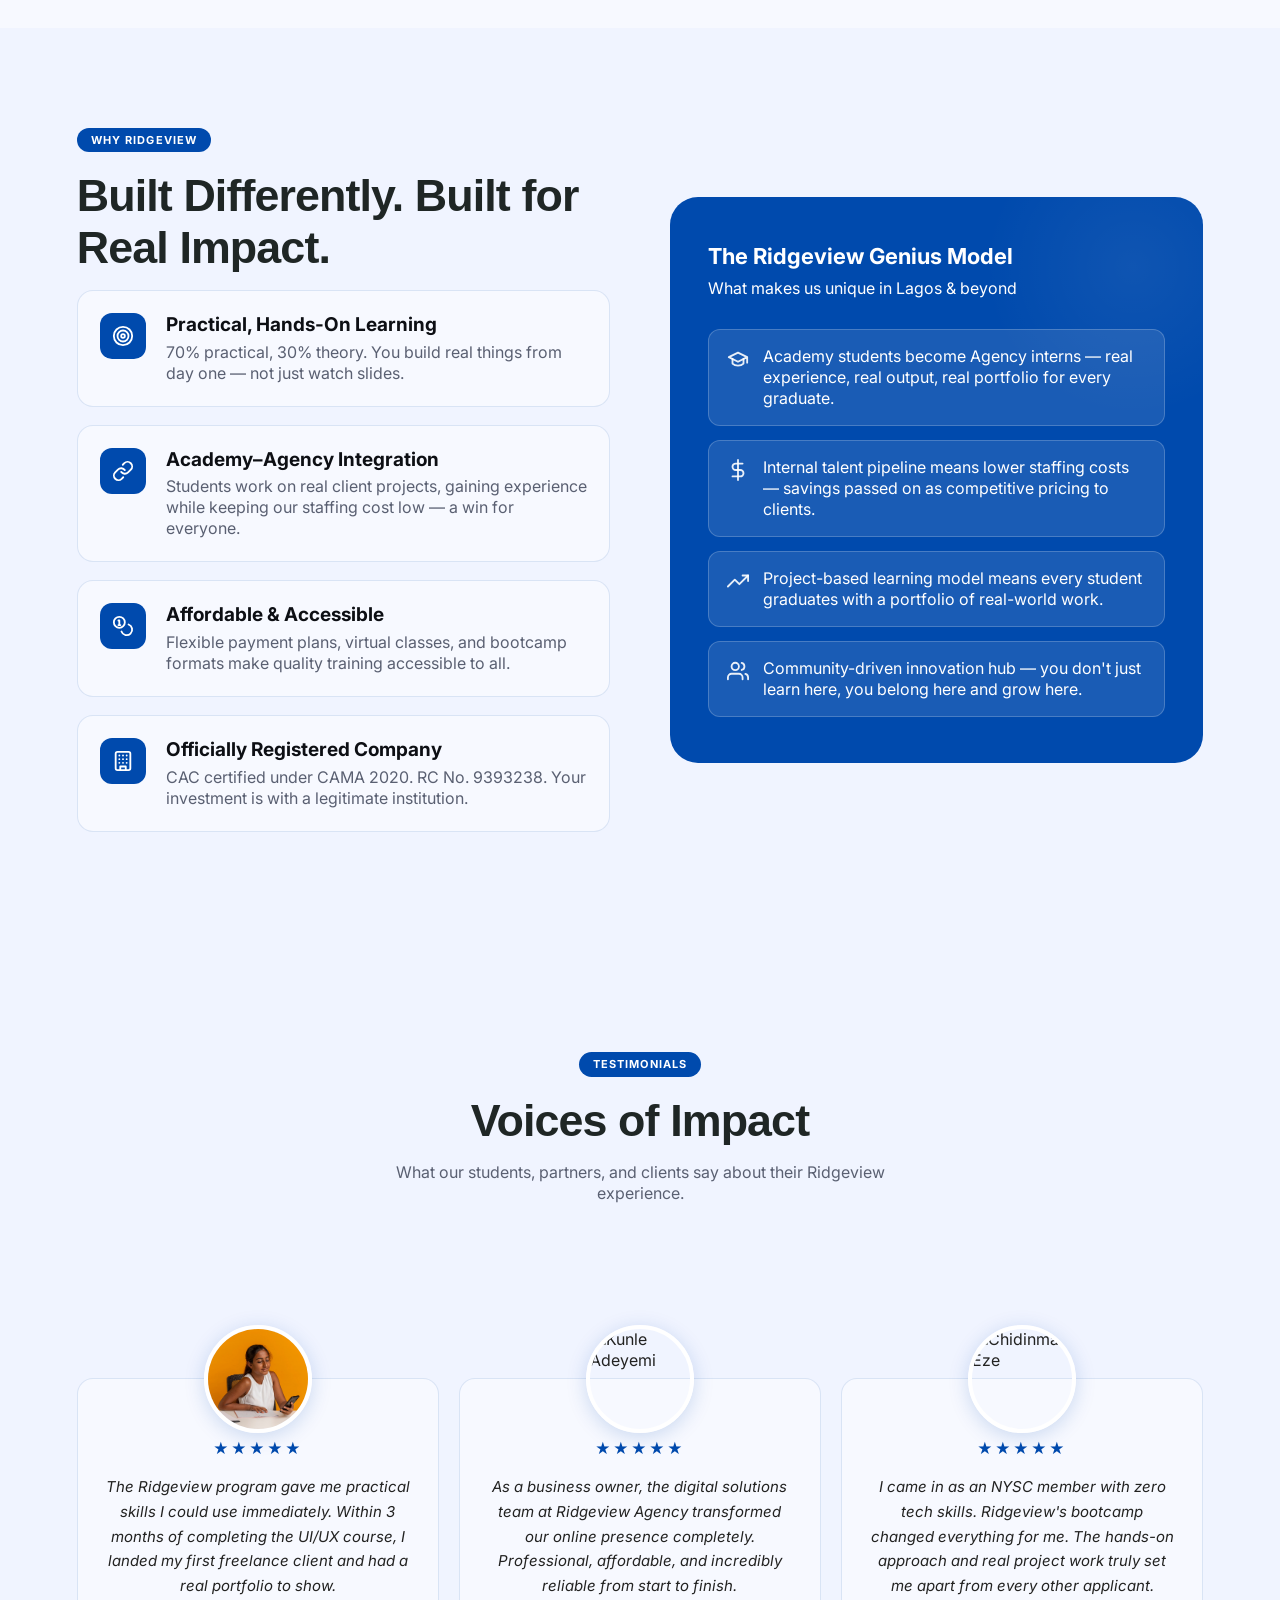
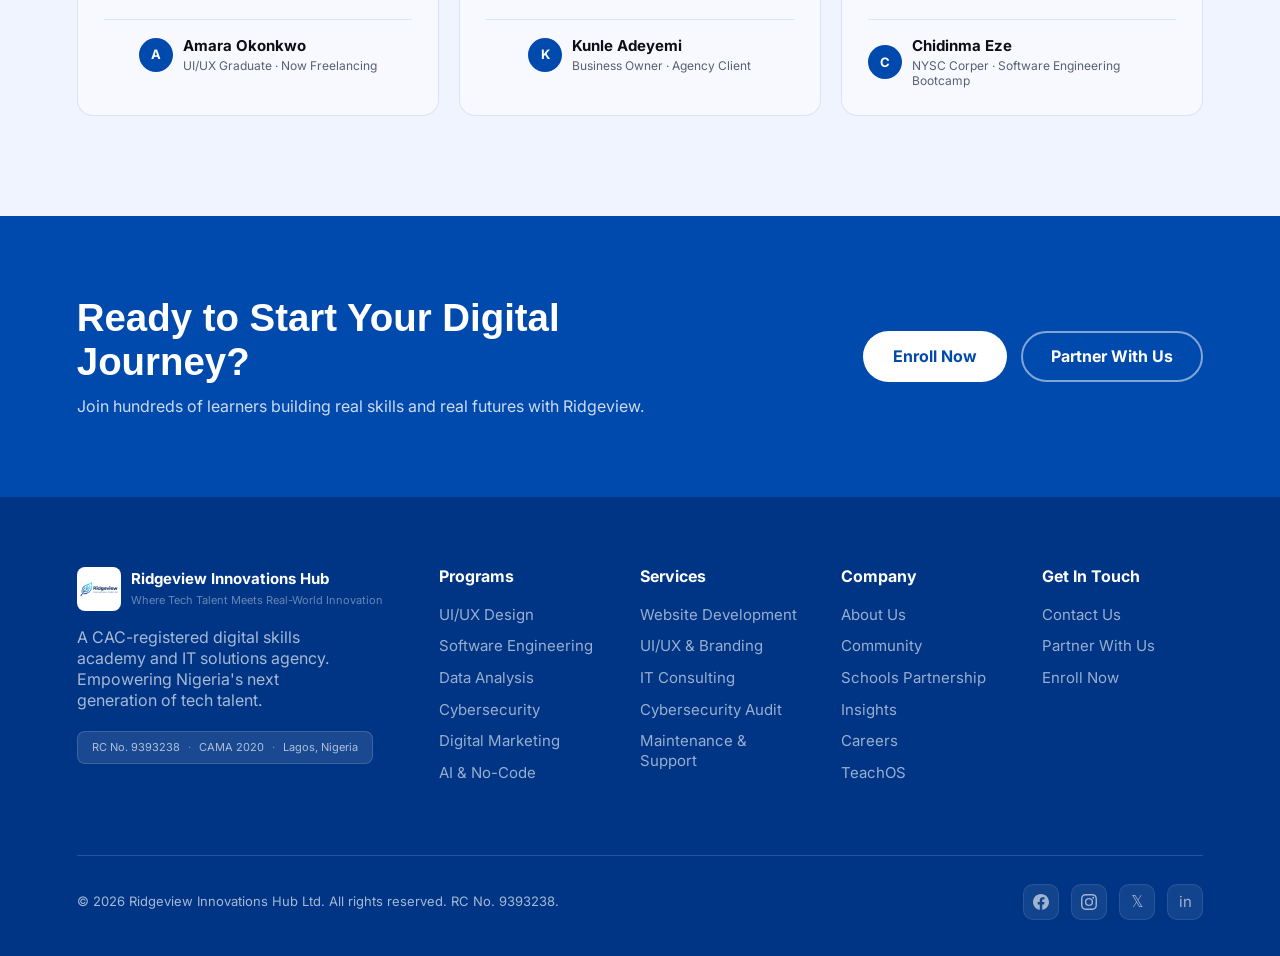
==== commit 89fe1382: "Update website: TeachOS pages, careers, shared styles and SEO files" ====
--- a/index.html
+++ b/index.html
@@ -3,61 +3,276 @@
 <head>
 <meta charset="UTF-8"/>
 <meta name="viewport" content="width=device-width, initial-scale=1.0"/>
-<title>Home | Ridgeview Innovations Hub Ltd</title>
-<meta name="description" content="Ridgeview Innovations Hub — a Digital Academy and Digital Agency in Lagos, Nigeria offering practical tech training and IT solutions for businesses."/>
+<title>Ridgeview Innovations Hub | Web &amp; Mobile Apps, IT Support &amp; Cybersecurity in Lagos</title>
+<meta name="description" content="Digital solutions for businesses in Lagos, Nigeria: web and mobile app development end to end, website design and management, IT support and cybersecurity."/>
+<meta name="keywords" content="digital solutions company Lagos, web application development Nigeria, mobile app development Lagos, website design and management, IT support Lagos, cybersecurity services Nigeria, end-to-end software development, Ridgeview Innovations Hub, Damilola Abraham, TeachOS"/>
+<meta name="author" content="Damilola Abraham"/>
 <meta name="robots" content="index, follow"/>
 <link rel="canonical" href="https://ridgeviewinnovations.com/"/>
 
 <!-- Open Graph -->
 <meta property="og:type" content="website"/>
 <meta property="og:site_name" content="Ridgeview Innovations Hub Ltd"/>
-<meta property="og:title" content="Ridgeview Innovations Hub Ltd — Digital Academy &amp; Digital Agency"/>
-<meta property="og:description" content="A Digital Academy and Digital Agency in Lagos, Nigeria offering practical tech training and IT solutions for businesses."/>
+<meta property="og:title" content="Ridgeview Innovations Hub | Digital Solutions for Businesses in Lagos"/>
+<meta property="og:description" content="We build web applications, mobile apps and websites end to end, with IT support, cybersecurity and website management. Founded by tech entrepreneur Damilola Abraham, creator of TeachOS."/>
 <meta property="og:url" content="https://ridgeviewinnovations.com/"/>
-<meta property="og:image" content="https://ridgeviewinnovations.com/assets/images/og-image.jpg"/>
+<meta property="og:image" content="https://ridgeviewinnovations.com/Neural%20Leaf.png"/>
 
 <!-- Twitter Card -->
 <meta name="twitter:card" content="summary_large_image"/>
-<meta name="twitter:title" content="Ridgeview Innovations Hub Ltd — Digital Academy &amp; Digital Agency"/>
-<meta name="twitter:description" content="A Digital Academy and Digital Agency in Lagos, Nigeria offering practical tech training and IT solutions for businesses."/>
-<meta name="twitter:image" content="https://ridgeviewinnovations.com/assets/images/og-image.jpg"/>
+<meta name="twitter:title" content="Ridgeview Innovations Hub | Digital Solutions for Businesses in Lagos"/>
+<meta name="twitter:description" content="We build web applications, mobile apps and websites end to end, with IT support, cybersecurity and website management. Founded by tech entrepreneur Damilola Abraham, creator of TeachOS."/>
+<meta name="twitter:image" content="https://ridgeviewinnovations.com/Neural%20Leaf.png"/>
 <meta name="twitter:site" content="@RidgeviewHub"/>
 
-<!-- Structured Data: Organization + Founder -->
+<!-- Structured Data: Organization + Founder + TeachOS -->
 <script type="application/ld+json">
 {
   "@context": "https://schema.org",
-  "@type": "EducationalOrganization",
-  "name": "Ridgeview Innovations Hub Ltd",
-  "alternateName": "Ridgeview Innovations Hub",
-  "url": "https://ridgeviewinnovations.com/",
-  "logo": "https://ridgeviewinnovations.com/assets/images/og-image.jpg",
-  "description": "A CAC-registered Digital Academy and Digital Agency in Lagos, Nigeria offering practical tech training and IT solutions for businesses.",
-  "foundingDate": "2026-03-05",
-  "taxID": "2622456605384",
-  "address": {
-    "@type": "PostalAddress",
-    "addressLocality": "Lagos",
-    "addressCountry": "NG"
-  },
-  "founder": {
-    "@type": "Person",
-    "name": "Damilola Abraham",
-    "alternateName": ["Damilola Yusuf", "Ydams"],
-    "url": "https://damilolayusuf.com/",
-    "sameAs": [
-      "https://linkedin.com/in/damilolayusuf1",
-      "https://github.com/Ydams",
-      "https://behance.net/damilolayusuf1",
-      "https://www.instagram.com/damilola_abrahamm",
-      "https://x.com/Iam_tomix"
-    ]
-  },
-  "sameAs": [
-    "https://www.facebook.com/share/185Uu96pCo/",
-    "https://www.instagram.com/ridgeview_innovations_hub",
-    "https://x.com/RidgeviewHub",
-    "https://www.linkedin.com/company/ridgeview-innovations-hub/"
+  "@graph": [
+    {
+      "@type": "WebSite",
+      "@id": "https://ridgeviewinnovations.com/#website",
+      "url": "https://ridgeviewinnovations.com/",
+      "name": "Ridgeview Innovations Hub",
+      "publisher": {
+        "@id": "https://ridgeviewinnovations.com/#organization"
+      },
+      "inLanguage": "en-NG"
+    },
+    {
+      "@type": [
+        "Organization",
+        "ProfessionalService",
+        "EducationalOrganization"
+      ],
+      "@id": "https://ridgeviewinnovations.com/#organization",
+      "name": "Ridgeview Innovations Hub Ltd",
+      "alternateName": [
+        "Ridgeview Innovations Hub",
+        "Ridgeview Hub",
+        "Ridgeview"
+      ],
+      "url": "https://ridgeviewinnovations.com/",
+      "logo": "https://ridgeviewinnovations.com/Neural%20Leaf.png",
+      "image": "https://ridgeviewinnovations.com/Neural%20Leaf.png",
+      "description": "Ridgeview Innovations Hub is a digital solutions company in Lagos, Nigeria that builds digital solutions for businesses end to end: web applications, mobile applications, website design and management, IT support and cybersecurity, alongside a hands-on tech skills academy. Home of TeachOS.",
+      "slogan": "Where Tech Talent Meets Real-World Innovation",
+      "foundingDate": "2026-03-05",
+      "taxID": "2622456605384",
+      "identifier": "RC 9393238",
+      "address": {
+        "@type": "PostalAddress",
+        "addressLocality": "Lagos",
+        "addressRegion": "Lagos",
+        "addressCountry": "NG"
+      },
+      "areaServed": [
+        "Nigeria",
+        "Africa"
+      ],
+      "founder": {
+        "@id": "https://ridgeviewinnovations.com/#damilola-abraham"
+      },
+      "subOrganization": {
+        "@id": "https://teachosnigeria.com/#organization"
+      },
+      "knowsAbout": [
+        "Web application development",
+        "Mobile app development",
+        "Website design",
+        "Website management",
+        "IT support",
+        "Cybersecurity",
+        "UI/UX design",
+        "EdTech"
+      ],
+      "hasOfferCatalog": {
+        "@type": "OfferCatalog",
+        "name": "Digital Solutions for Businesses",
+        "itemListElement": [
+          {
+            "@type": "Offer",
+            "itemOffered": {
+              "@type": "Service",
+              "name": "Web Application Development",
+              "description": "Custom web applications, portals and dashboards built end to end for businesses.",
+              "provider": {
+                "@id": "https://ridgeviewinnovations.com/#organization"
+              },
+              "areaServed": "Nigeria"
+            }
+          },
+          {
+            "@type": "Offer",
+            "itemOffered": {
+              "@type": "Service",
+              "name": "Mobile Application Development",
+              "description": "Android and iOS mobile apps designed, built and launched end to end.",
+              "provider": {
+                "@id": "https://ridgeviewinnovations.com/#organization"
+              },
+              "areaServed": "Nigeria"
+            }
+          },
+          {
+            "@type": "Offer",
+            "itemOffered": {
+              "@type": "Service",
+              "name": "Website Design & Development",
+              "description": "Professional, responsive, SEO-ready business websites.",
+              "provider": {
+                "@id": "https://ridgeviewinnovations.com/#organization"
+              },
+              "areaServed": "Nigeria"
+            }
+          },
+          {
+            "@type": "Offer",
+            "itemOffered": {
+              "@type": "Service",
+              "name": "Website Management & Maintenance",
+              "description": "Ongoing hosting, updates, security patches, backups and content management.",
+              "provider": {
+                "@id": "https://ridgeviewinnovations.com/#organization"
+              },
+              "areaServed": "Nigeria"
+            }
+          },
+          {
+            "@type": "Offer",
+            "itemOffered": {
+              "@type": "Service",
+              "name": "IT Support",
+              "description": "Managed IT support, setup and troubleshooting for businesses and institutions.",
+              "provider": {
+                "@id": "https://ridgeviewinnovations.com/#organization"
+              },
+              "areaServed": "Nigeria"
+            }
+          },
+          {
+            "@type": "Offer",
+            "itemOffered": {
+              "@type": "Service",
+              "name": "Cybersecurity",
+              "description": "Security audits, vulnerability assessments and protection for business systems.",
+              "provider": {
+                "@id": "https://ridgeviewinnovations.com/#organization"
+              },
+              "areaServed": "Nigeria"
+            }
+          },
+          {
+            "@type": "Offer",
+            "itemOffered": {
+              "@type": "Service",
+              "name": "UI/UX Design & Branding",
+              "description": "User research, interface design and brand identity for digital products.",
+              "provider": {
+                "@id": "https://ridgeviewinnovations.com/#organization"
+              },
+              "areaServed": "Nigeria"
+            }
+          },
+          {
+            "@type": "Offer",
+            "itemOffered": {
+              "@type": "Service",
+              "name": "Digital Skills Training",
+              "description": "Hands-on tech training in software engineering, data, cybersecurity, UI/UX and digital marketing.",
+              "provider": {
+                "@id": "https://ridgeviewinnovations.com/#organization"
+              },
+              "areaServed": "Nigeria"
+            }
+          }
+        ]
+      },
+      "sameAs": [
+        "https://www.facebook.com/share/185Uu96pCo/",
+        "https://www.instagram.com/ridgeview_innovations_hub",
+        "https://x.com/RidgeviewHub",
+        "https://www.linkedin.com/company/ridgeview-innovations-hub/"
+      ]
+    },
+    {
+      "@type": "Person",
+      "@id": "https://ridgeviewinnovations.com/#damilola-abraham",
+      "name": "Damilola Abraham",
+      "alternateName": [
+        "Damilola Yusuf",
+        "Damilola A. Yusuf",
+        "Ydams"
+      ],
+      "jobTitle": "Founder & Creative Director",
+      "description": "Damilola Abraham is a Nigerian tech entrepreneur and digital innovator, founder of Ridgeview Innovations Hub (a Lagos digital solutions company building web and mobile applications, websites, IT support and cybersecurity for businesses) and founder of TeachOS, the AI-powered lesson-planning platform for Nigerian teachers live at teachosnigeria.com.",
+      "image": "https://ridgeviewinnovations.com/assets/damilola-abraham.jpg",
+      "url": "https://damilolayusuf.com/",
+      "worksFor": [
+        {
+          "@id": "https://ridgeviewinnovations.com/#organization"
+        },
+        {
+          "@id": "https://teachosnigeria.com/#organization"
+        }
+      ],
+      "knowsAbout": [
+        "Web application development",
+        "Mobile application development",
+        "Cybersecurity",
+        "Cloud engineering",
+        "DevOps",
+        "EdTech",
+        "Artificial intelligence",
+        "Digital transformation",
+        "Tech entrepreneurship"
+      ],
+      "nationality": {
+        "@type": "Country",
+        "name": "Nigeria"
+      },
+      "sameAs": [
+        "https://linkedin.com/in/damilolayusuf1",
+        "https://github.com/Ydams",
+        "https://behance.net/damilolayusuf1",
+        "https://www.instagram.com/damilola_abrahamm",
+        "https://x.com/Iam_tomix",
+        "https://teachosnigeria.com/"
+      ]
+    },
+    {
+      "@type": "Organization",
+      "@id": "https://teachosnigeria.com/#organization",
+      "name": "TeachOS",
+      "alternateName": [
+        "TeachOS Nigeria",
+        "Teacher Operating System"
+      ],
+      "url": "https://teachosnigeria.com/",
+      "description": "TeachOS is an AI-powered operating system for Nigerian teachers that generates NERDC-aligned lesson notes, schemes of work and assessments.",
+      "founder": {
+        "@id": "https://ridgeviewinnovations.com/#damilola-abraham"
+      },
+      "parentOrganization": {
+        "@id": "https://ridgeviewinnovations.com/#organization"
+      }
+    },
+    {
+      "@type": "SoftwareApplication",
+      "@id": "https://teachosnigeria.com/#app",
+      "name": "TeachOS",
+      "url": "https://teachosnigeria.com/",
+      "applicationCategory": "EducationalApplication",
+      "operatingSystem": "Web",
+      "description": "AI lesson note generator, scheme of work engine and assessment generator for Nigerian teachers and schools.",
+      "creator": {
+        "@id": "https://ridgeviewinnovations.com/#damilola-abraham"
+      },
+      "publisher": {
+        "@id": "https://teachosnigeria.com/#organization"
+      }
+    }
   ]
 }
 </script>
@@ -76,14 +291,14 @@
       <small>RC No. 9393238 · Incorporated 2026</small>
     </div>
   </a>
-  <ul class="nav-links"><li><a href="./" data-nav="index.html" class="active">Home</a></li><li><a href="about" data-nav="about.html" class="">About <svg class="chev" xmlns="http://www.w3.org/2000/svg" width="13" height="13" viewBox="0 0 24 24" fill="none" stroke="currentColor" stroke-width="2.5" stroke-linecap="round" stroke-linejoin="round"><polyline points="6 9 12 15 18 9"/></svg></a><div class="dropdown"><a href="about">About Us</a><a href="careers">Careers</a></div></li><li><a href="programs" data-nav="programs.html" class="">Programs <svg class="chev" xmlns="http://www.w3.org/2000/svg" width="13" height="13" viewBox="0 0 24 24" fill="none" stroke="currentColor" stroke-width="2.5" stroke-linecap="round" stroke-linejoin="round"><polyline points="6 9 12 15 18 9"/></svg></a><div class="dropdown"><a href="programs#uiux">UI/UX Design</a><a href="programs#swe">Software Engineering</a><a href="programs#data">Data Analysis</a><a href="programs#cyber">Cybersecurity</a><a href="programs#marketing">Digital Marketing</a><a href="programs#ai">AI Tools & No-Code</a><a href="programs" class="dd-view-all">View All Programs</a></div></li><li><a href="services" data-nav="services.html" class="">Services</a></li><li><a href="community" data-nav="community.html" class="">Community <svg class="chev" xmlns="http://www.w3.org/2000/svg" width="13" height="13" viewBox="0 0 24 24" fill="none" stroke="currentColor" stroke-width="2.5" stroke-linecap="round" stroke-linejoin="round"><polyline points="6 9 12 15 18 9"/></svg></a><div class="dropdown"><a href="community">Community</a><a href="schools-partnership">Schools Partnership</a></div></li><li><a href="blog" data-nav="blog.html" class="">Insights</a></li><li><a href="contact" data-nav="contact.html" class="">Contact</a></li></ul>
+  <ul class="nav-links"><li><a href="./" data-nav="index.html" class="active">Home</a></li><li><a href="about" data-nav="about.html" class="">About <svg class="chev" xmlns="http://www.w3.org/2000/svg" width="13" height="13" viewBox="0 0 24 24" fill="none" stroke="currentColor" stroke-width="2.5" stroke-linecap="round" stroke-linejoin="round"><polyline points="6 9 12 15 18 9"/></svg></a><div class="dropdown"><a href="about">About Us</a><a href="careers">Careers</a><a href="teachos">TeachOS</a></div></li><li><a href="programs" data-nav="programs.html" class="">Programs <svg class="chev" xmlns="http://www.w3.org/2000/svg" width="13" height="13" viewBox="0 0 24 24" fill="none" stroke="currentColor" stroke-width="2.5" stroke-linecap="round" stroke-linejoin="round"><polyline points="6 9 12 15 18 9"/></svg></a><div class="dropdown"><a href="programs#uiux">UI/UX Design</a><a href="programs#swe">Software Engineering</a><a href="programs#data">Data Analysis</a><a href="programs#cyber">Cybersecurity</a><a href="programs#marketing">Digital Marketing</a><a href="programs#ai">AI Tools & No-Code</a><a href="programs" class="dd-view-all">View All Programs</a></div></li><li><a href="services" data-nav="services.html" class="">Services</a></li><li><a href="community" data-nav="community.html" class="">Community <svg class="chev" xmlns="http://www.w3.org/2000/svg" width="13" height="13" viewBox="0 0 24 24" fill="none" stroke="currentColor" stroke-width="2.5" stroke-linecap="round" stroke-linejoin="round"><polyline points="6 9 12 15 18 9"/></svg></a><div class="dropdown"><a href="community">Community</a><a href="schools-partnership">Schools Partnership</a></div></li><li><a href="blog" data-nav="blog.html" class="">Insights</a></li><li><a href="contact" data-nav="contact.html" class="">Contact</a></li></ul>
   <a href="programs" class="nav-cta">Start Learning →</a>
   <button class="hamburger" onclick="toggleMenu()" aria-label="Menu">
     <span></span><span></span><span></span>
   </button>
 </nav>
 <div class="mobile-menu" id="mobileMenu">
-  <a href="./" onclick="toggleMenu()">Home</a><a href="about" onclick="toggleMenu()">About</a><a class="mm-sub" href="about" onclick="toggleMenu()">About Us</a><a class="mm-sub" href="careers" onclick="toggleMenu()">Careers</a><a href="programs" onclick="toggleMenu()">Programs</a><a class="mm-sub" href="programs#uiux" onclick="toggleMenu()">UI/UX Design</a><a class="mm-sub" href="programs#swe" onclick="toggleMenu()">Software Engineering</a><a class="mm-sub" href="programs#data" onclick="toggleMenu()">Data Analysis</a><a class="mm-sub" href="programs#cyber" onclick="toggleMenu()">Cybersecurity</a><a class="mm-sub" href="programs#marketing" onclick="toggleMenu()">Digital Marketing</a><a class="mm-sub" href="programs#ai" onclick="toggleMenu()">AI Tools & No-Code</a><a href="services" onclick="toggleMenu()">Services</a><a href="community" onclick="toggleMenu()">Community</a><a class="mm-sub" href="community" onclick="toggleMenu()">Community</a><a class="mm-sub" href="schools-partnership" onclick="toggleMenu()">Schools Partnership</a><a href="blog" onclick="toggleMenu()">Insights</a><a href="contact" onclick="toggleMenu()">Contact</a>
+  <a href="./" onclick="toggleMenu()">Home</a><a href="about" onclick="toggleMenu()">About</a><a class="mm-sub" href="about" onclick="toggleMenu()">About Us</a><a class="mm-sub" href="careers" onclick="toggleMenu()">Careers</a><a class="mm-sub" href="teachos" onclick="toggleMenu()">TeachOS</a><a href="programs" onclick="toggleMenu()">Programs</a><a class="mm-sub" href="programs#uiux" onclick="toggleMenu()">UI/UX Design</a><a class="mm-sub" href="programs#swe" onclick="toggleMenu()">Software Engineering</a><a class="mm-sub" href="programs#data" onclick="toggleMenu()">Data Analysis</a><a class="mm-sub" href="programs#cyber" onclick="toggleMenu()">Cybersecurity</a><a class="mm-sub" href="programs#marketing" onclick="toggleMenu()">Digital Marketing</a><a class="mm-sub" href="programs#ai" onclick="toggleMenu()">AI Tools & No-Code</a><a href="services" onclick="toggleMenu()">Services</a><a href="community" onclick="toggleMenu()">Community</a><a class="mm-sub" href="community" onclick="toggleMenu()">Community</a><a class="mm-sub" href="schools-partnership" onclick="toggleMenu()">Schools Partnership</a><a href="blog" onclick="toggleMenu()">Insights</a><a href="contact" onclick="toggleMenu()">Contact</a>
   <a href="programs" class="nav-cta" onclick="toggleMenu()">Start Learning →</a>
 </div>
 <!-- HERO -->
@@ -292,6 +507,7 @@
       <a href="schools-partnership">Schools Partnership</a>
       <a href="blog">Insights</a>
       <a href="careers">Careers</a>
+      <a href="teachos" title="TeachOS: AI lesson notes for Nigerian teachers">TeachOS</a>
     </div>
     <div class="fcol">
       <h5>Get In Touch</h5>
--- a/assets/shared.css
+++ b/assets/shared.css
@@ -530,3 +530,245 @@
 .tmc-photo img{display:block;width:100%;height:100%;border-radius:50%;object-fit:cover;border:3px solid #fff}
 .tmc-founder{border-color:rgba(0,74,173,.3)}
 .tmc-founder h4{font-size:18px}
+.tmc-bio{margin-top:10px;font-family:var(--font-body);font-size:13px;line-height:1.55;color:var(--muted)}
+.tmc-bio a{color:var(--brand);font-weight:700;text-decoration:underline;text-underline-offset:2px}
+
+/* ============================================================
+   TEACHOS PRODUCT PAGE (teachos.html) — .tos- prefix
+   Palette follows the TeachOS brand: forest green, gold, cream
+   ============================================================ */
+.tos-page{--tg:#0B3B2C;--tg-d:#072A20;--tg-l:#E5EEE9;--gold:#D4A017;--gold-l:#F6E7B8;--tcream:#F7F3EC;--tcard:#FFFDF8;--tline:rgba(11,59,44,.12);--serif:'Lora',Georgia,'Times New Roman',serif;background:var(--tcream)}
+.tos-page em{font-style:italic;color:var(--gold)}
+.tos-logo{display:inline-flex;align-items:center;justify-content:center;width:34px;height:34px;border-radius:9px;background:var(--gold);color:var(--tg-d);flex-shrink:0}
+.tos-logo svg{width:19px;height:19px}
+
+/* Hero */
+.tos-hero{position:relative;overflow:hidden;background:var(--tg-d);color:#fff;padding:calc(var(--nav-h) + 70px) 6% 90px;display:grid;grid-template-columns:minmax(0,.92fr) minmax(0,1.25fr);gap:48px;align-items:center}
+.tos-hero-bg{position:absolute;inset:0;background:linear-gradient(100deg,var(--tg-d) 30%,rgba(7,42,32,.88) 60%,rgba(7,42,32,.7)),url(teachos/teacher-hero.webp) right center/cover no-repeat;opacity:.95}
+.tos-hero::after{content:'';position:absolute;left:0;right:0;bottom:0;height:6px;background:var(--gold)}
+.tos-hero-copy,.tos-stage{position:relative;z-index:1}
+.tos-brand{display:flex;align-items:center;gap:10px;flex-wrap:wrap;margin-bottom:26px}
+.tos-brand>span:not(.tos-logo){font-family:var(--font-body);font-weight:800;font-size:20px}
+.tos-brand em{font-style:normal;color:rgba(255,255,255,.6);font-family:var(--font-body);font-size:12px;font-weight:600;letter-spacing:.06em;text-transform:uppercase;padding:5px 12px;border:1px solid rgba(255,255,255,.22);border-radius:50px}
+.tos-kicker{display:flex;align-items:center;gap:10px;font-family:var(--font-body);font-size:13px;font-weight:700;letter-spacing:.08em;text-transform:uppercase;color:var(--gold);margin-bottom:16px}
+.tos-live{width:9px;height:9px;border-radius:50%;background:#3BE37A;box-shadow:0 0 0 0 rgba(59,227,122,.6);animation:tosPulse 2s infinite}
+@keyframes tosPulse{70%{box-shadow:0 0 0 10px rgba(59,227,122,0)}100%{box-shadow:0 0 0 0 rgba(59,227,122,0)}}
+.tos-hero h1{font-family:var(--serif);font-weight:700;font-size:clamp(2.3rem,4.6vw,3.7rem);line-height:1.08;letter-spacing:-.01em;color:#fff;margin-bottom:20px}
+.tos-lead{font-family:var(--font-body);font-size:17px;line-height:1.65;color:rgba(255,255,255,.8);max-width:560px}
+.tos-acts{display:flex;flex-wrap:wrap;gap:12px;margin-top:30px}
+.tos-btn-gold,.tos-btn-ghost,.tos-btn-green,.tos-btn-line{display:inline-flex;align-items:center;gap:8px;padding:14px 26px;border-radius:50px;font-family:var(--font-body);font-size:15px;font-weight:700;transition:transform .2s,background .2s,box-shadow .2s}
+.tos-btn-gold{background:var(--gold);color:var(--tg-d)}
+.tos-btn-gold:hover{transform:translateY(-2px);box-shadow:0 12px 30px rgba(212,160,23,.35)}
+.tos-btn-ghost{border:1.5px solid rgba(255,255,255,.4);color:#fff}
+.tos-btn-ghost:hover{background:rgba(255,255,255,.1);border-color:#fff}
+.tos-btn-green{background:var(--tg);color:#fff}
+.tos-btn-green:hover{background:var(--tg-d);transform:translateY(-2px)}
+.tos-btn-line{border:1.5px solid var(--tg);color:var(--tg)}
+.tos-btn-line:hover{background:var(--tg-l)}
+.tos-byline{display:inline-flex;align-items:center;gap:12px;margin-top:34px;padding:8px 18px 8px 8px;border-radius:50px;background:rgba(255,255,255,.07);border:1px solid rgba(255,255,255,.14);transition:background .2s}
+.tos-byline:hover{background:rgba(255,255,255,.12)}
+.tos-byline img{width:44px;height:44px;border-radius:50%;object-fit:cover;border:2px solid var(--gold)}
+.tos-byline b{display:block;font-family:var(--font-body);font-size:15px;color:#fff}
+.tos-byline small{font-family:var(--font-body);font-size:12px;color:rgba(255,255,255,.65)}
+
+/* Device stage */
+.tos-stage{padding:24px 64px 110px 0}
+.tos-browser{background:#fff;border-radius:14px;overflow:hidden;box-shadow:0 40px 90px -20px rgba(0,0,0,.55),0 0 0 1px rgba(255,255,255,.08);margin:0}
+.tos-browser-bar{display:flex;align-items:center;gap:6px;padding:10px 14px;background:#EFEBE3;border-bottom:1px solid #E2DCD1}
+.tos-browser-bar i{width:10px;height:10px;border-radius:50%;background:#D9D3C8}
+.tos-browser-bar i:nth-child(1){background:#F26B5B}.tos-browser-bar i:nth-child(2){background:#F5BE4F}.tos-browser-bar i:nth-child(3){background:#58C26B}
+.tos-browser-bar span{margin:0 auto;padding:4px 28px;border-radius:7px;background:#fff;font-family:var(--font-body);font-size:11px;color:#6b6b6b}
+.tos-browser img{display:block;width:100%;height:auto}
+.tos-browser figcaption{padding:12px 16px;font-family:var(--font-body);font-size:13px;color:var(--muted);background:var(--tcard);border-top:1px solid var(--tline)}
+.tos-phone{position:absolute;right:0;bottom:0;width:184px;padding:9px;border-radius:38px;background:#111;box-shadow:0 30px 70px -10px rgba(0,0,0,.6),inset 0 0 0 2px #333}
+.tos-phone-screen{border-radius:30px;overflow:hidden;background:var(--tcream);font-family:var(--font-body)}
+.tos-ps-bar{display:flex;justify-content:space-between;align-items:center;padding:9px 16px 4px;background:var(--tg-d);color:#fff;font-size:9.5px;font-weight:700}
+.tos-ps-notch{width:58px;height:16px;border-radius:10px;background:#000}
+.tos-ps-head{display:flex;align-items:center;gap:7px;padding:8px 12px 12px;background:var(--tg-d);color:#fff}
+.tos-ps-head .tos-logo{width:22px;height:22px;border-radius:6px}.tos-ps-head .tos-logo svg{width:13px;height:13px}
+.tos-ps-head b{font-size:13px}
+.tos-ps-off{margin-left:auto;display:inline-flex;align-items:center;gap:3px;font-size:8px;font-weight:600;color:#3BE37A;white-space:nowrap}
+.tos-ps-body{padding:12px 12px 14px}
+.tos-ps-label{font-size:8.5px;font-weight:800;letter-spacing:.1em;text-transform:uppercase;color:var(--gold)}
+.tos-ps-chips{display:flex;flex-wrap:wrap;gap:4px;margin:6px 0 8px}
+.tos-ps-chips span{font-size:8.5px;font-weight:700;padding:3px 7px;border-radius:20px;background:var(--tg-l);color:var(--tg)}
+.tos-ps-topic{font-family:var(--serif);font-weight:700;font-size:14px;line-height:1.2;color:var(--tg-d);margin-bottom:8px}
+.tos-ps-sec{background:#fff;border:1px solid var(--tline);border-radius:9px;padding:7px 8px;margin-bottom:6px}
+.tos-ps-sec b{display:block;font-size:9px;color:var(--tg);margin-bottom:5px}
+.tos-ps-sec i{display:block;height:4px;border-radius:3px;background:#E4DFD5;margin-bottom:4px}
+.tos-ps-sec i.s{width:62%}
+.tos-ps-done{display:flex;align-items:center;gap:5px;margin:8px 0;padding:6px 8px;border-radius:8px;background:var(--gold-l);color:#6B4E00;font-size:9px;font-weight:700}
+.tos-ps-btns{display:grid;grid-template-columns:1fr 1fr;gap:6px}
+.tos-ps-btns span{text-align:center;padding:7px 0;border-radius:20px;font-size:9.5px;font-weight:700;border:1px solid var(--tg);color:var(--tg)}
+.tos-ps-btns span.g{background:var(--tg);color:#fff}
+.tos-toast{position:absolute;display:flex;align-items:center;gap:10px;padding:10px 16px 10px 10px;border-radius:14px;background:#fff;box-shadow:0 18px 40px -10px rgba(0,0,0,.45);font-family:var(--font-body)}
+.tos-toast b{display:block;font-size:13px;color:var(--tg-d)}
+.tos-toast small{font-size:11.5px;color:var(--muted)}
+.tos-toast-ico{display:flex;align-items:center;justify-content:center;width:34px;height:34px;border-radius:10px;background:var(--gold);color:var(--tg-d)}
+.tos-toast-ico svg{width:18px;height:18px}
+.tos-toast.t1{top:-6px;left:-22px}
+.tos-toast.t2{left:40px;bottom:44px}
+.tos-toast.t2 .tos-toast-ico{background:var(--tg);color:#fff}
+
+/* Stats */
+.tos-stats{display:grid;grid-template-columns:repeat(5,minmax(0,1fr));gap:0;padding:0 6%;background:var(--tcard);border-bottom:1px solid var(--tline)}
+.tos-stat{padding:34px 22px;border-left:1px solid var(--tline)}
+.tos-stat:first-child{border-left:0;padding-left:0}
+.tos-stat b{display:block;font-family:var(--serif);font-size:clamp(1.8rem,2.6vw,2.4rem);color:var(--tg);line-height:1;margin-bottom:10px}
+.tos-stat span{font-family:var(--font-body);font-size:13px;line-height:1.5;color:var(--muted)}
+
+/* Sections */
+.tos-sec{padding:100px 6%}
+.tos-alt{background:#EFE9DE}
+.tos-sh{text-align:center;max-width:720px;margin:0 auto 54px}
+.tos-sh-left{text-align:left;margin:0}
+.tos-eyebrow{display:inline-flex;align-items:center;gap:10px;font-family:var(--font-body);font-size:12px;font-weight:800;letter-spacing:.14em;text-transform:uppercase;color:#A47A06;margin-bottom:14px}
+.tos-eyebrow::before{content:'';width:28px;height:2px;background:var(--gold)}
+.tos-sec h2,.tos-founder h2,.tos-cta h2{font-family:var(--serif);font-weight:700;font-size:clamp(1.9rem,3.4vw,2.8rem);line-height:1.15;color:var(--tg-d);letter-spacing:-.01em}
+.tos-sh p{font-family:var(--font-body);font-size:16.5px;line-height:1.65;color:var(--muted);margin-top:14px}
+.tos-ico{display:inline-flex;align-items:center;justify-content:center;width:46px;height:46px;border-radius:12px;background:var(--gold);color:var(--tg-d);margin-bottom:18px}
+.tos-ico svg{width:22px;height:22px}
+
+.tos-pillars{display:grid;grid-template-columns:repeat(4,minmax(0,1fr));gap:20px}
+.tos-pillar,.tos-card{background:var(--tcard);border:1px solid var(--tline);border-radius:18px;padding:28px 24px;transition:transform .25s,box-shadow .25s}
+.tos-pillar:hover,.tos-card:hover{transform:translateY(-4px);box-shadow:0 18px 40px -18px rgba(11,59,44,.35)}
+.tos-pillar .tos-ico{background:var(--tg);color:#fff}
+.tos-pillar h3,.tos-card h3{font-family:var(--font-body);font-size:17px;color:var(--tg-d);margin-bottom:8px}
+.tos-pillar p,.tos-card p{font-family:var(--font-body);font-size:14.5px;line-height:1.6;color:var(--muted)}
+.tos-steps{display:grid;grid-template-columns:repeat(3,1fr);margin-top:28px;border-radius:20px;overflow:hidden;background:var(--tg);list-style:none}
+.tos-steps li{padding:32px 30px;border-left:1px solid rgba(255,255,255,.12)}
+.tos-steps li:first-child{border-left:0}
+.tos-steps span{font-family:var(--serif);font-size:30px;color:var(--gold)}
+.tos-steps h3{font-family:var(--font-body);font-size:17px;color:#fff;margin:10px 0 8px}
+.tos-steps p{font-family:var(--font-body);font-size:14.5px;line-height:1.6;color:rgba(255,255,255,.75)}
+
+.tos-grid{display:grid;grid-template-columns:repeat(4,minmax(0,1fr));gap:18px}
+.tos-grid-3{grid-template-columns:repeat(3,minmax(0,1fr));margin-top:48px}
+.tos-note{display:flex;align-items:center;gap:16px;margin:30px auto 0;max-width:820px;padding:18px 22px;border-radius:16px;background:var(--tg);color:rgba(255,255,255,.85);font-family:var(--font-body);font-size:15px;line-height:1.55}
+.tos-note b{color:#fff}
+.tos-note-ico{display:flex;align-items:center;justify-content:center;flex-shrink:0;width:42px;height:42px;border-radius:12px;background:var(--gold);color:var(--tg-d)}
+.tos-note-ico svg{width:20px;height:20px}
+
+.tos-lead-wrap{display:grid;grid-template-columns:minmax(0,.8fr) minmax(0,1.2fr);gap:56px;align-items:center}
+.tos-lead-wrap .tos-sh p{margin-bottom:22px}
+.tos-ticks li{display:flex;gap:10px;align-items:flex-start;font-family:var(--font-body);font-size:15.5px;line-height:1.5;color:var(--ink);margin-bottom:12px}
+.tos-ticks svg{flex-shrink:0;margin-top:3px;color:#fff;background:var(--tg);border-radius:50%;padding:3px;width:20px;height:20px}
+.tos-browser-lg{box-shadow:0 40px 80px -30px rgba(11,59,44,.45),0 0 0 1px var(--tline)}
+
+.tos-dark{background:var(--tg-d)}
+.tos-dark h2{color:#fff}
+.tos-dark .tos-eyebrow{color:var(--gold)}
+.tos-changes{display:grid;grid-template-columns:repeat(3,minmax(0,1fr));gap:20px;list-style:none}
+.tos-changes li{padding:28px 26px;border-radius:18px;background:rgba(255,255,255,.05);border:1px solid rgba(255,255,255,.1)}
+.tos-changes span{font-family:var(--serif);font-size:28px;color:var(--gold)}
+.tos-changes h3{font-family:var(--font-body);font-size:17px;color:#fff;margin:10px 0 8px}
+.tos-changes p{font-family:var(--font-body);font-size:14.5px;line-height:1.6;color:rgba(255,255,255,.72)}
+
+.tos-prices{display:grid;grid-template-columns:repeat(3,minmax(0,1fr));gap:22px;align-items:stretch;max-width:1100px;margin:0 auto}
+.tos-price{position:relative;background:var(--tcard);border:1px solid var(--tline);border-radius:22px;padding:34px 30px}
+.tos-price h3{font-family:var(--font-body);font-size:15px;font-weight:800;letter-spacing:.08em;text-transform:uppercase;color:#A47A06}
+.tos-amt{font-family:var(--serif);font-weight:700;font-size:44px;color:var(--tg-d);margin:12px 0 4px}
+.tos-price small{font-family:var(--font-body);font-size:13px;color:var(--muted)}
+.tos-price>p{font-family:var(--font-body);font-size:15px;line-height:1.55;color:var(--ink);margin:16px 0 18px;padding-bottom:18px;border-bottom:1px solid var(--tline)}
+.tos-price li{display:flex;gap:10px;font-family:var(--font-body);font-size:14.5px;line-height:1.45;color:var(--ink);margin-bottom:10px}
+.tos-price li svg{flex-shrink:0;margin-top:2px;color:var(--tg)}
+.tos-price-feat{background:var(--tg);border-color:var(--tg);transform:translateY(-12px);box-shadow:0 30px 60px -24px rgba(11,59,44,.6)}
+.tos-price-feat h3{color:var(--gold)}
+.tos-price-feat .tos-amt,.tos-price-feat>p,.tos-price-feat li{color:#fff}
+.tos-price-feat small{color:rgba(255,255,255,.7)}
+.tos-price-feat>p{border-color:rgba(255,255,255,.15)}
+.tos-price-feat li svg{color:var(--gold)}
+.tos-badge{position:absolute;top:-13px;left:30px;padding:5px 14px;border-radius:50px;background:var(--gold);color:var(--tg-d);font-family:var(--font-body);font-size:12px;font-weight:800}
+.tos-fine{text-align:center;margin-top:30px;font-family:var(--font-body);font-size:14px;color:var(--muted)}
+
+.tos-start{display:grid;grid-template-columns:repeat(4,minmax(0,1fr));gap:20px;list-style:none}
+.tos-start li{background:var(--tcard);border:1px solid var(--tline);border-radius:18px;padding:28px 24px}
+.tos-start span{display:inline-flex;align-items:center;justify-content:center;width:40px;height:40px;border-radius:50%;background:var(--tg);color:var(--gold);font-family:var(--serif);font-weight:700;font-size:18px}
+.tos-start h3{font-family:var(--font-body);font-size:17px;color:var(--tg-d);margin:16px 0 8px}
+.tos-start p{font-family:var(--font-body);font-size:14.5px;line-height:1.6;color:var(--muted)}
+
+.tos-founder{display:grid;grid-template-columns:300px minmax(0,1fr);gap:56px;align-items:center;max-width:1080px;margin:0 auto}
+.tos-founder>img{width:100%;height:auto;aspect-ratio:1;object-fit:cover;border-radius:28px;border:6px solid #fff;box-shadow:0 30px 60px -24px rgba(11,59,44,.5);outline:3px solid var(--gold);outline-offset:8px}
+.tos-founder-role{font-family:var(--font-body);font-size:15px;font-weight:700;color:#A47A06;margin:8px 0 18px}
+.tos-founder p:not(.tos-founder-role){font-family:var(--font-body);font-size:16px;line-height:1.7;color:var(--ink)}
+
+.tos-faq{max-width:820px;margin:0 auto}
+.tos-faq details{background:var(--tcard);border:1px solid var(--tline);border-radius:16px;margin-bottom:12px}
+.tos-faq summary{cursor:pointer;list-style:none;display:flex;justify-content:space-between;align-items:center;gap:16px;padding:20px 24px;font-family:var(--font-body);font-size:16px;font-weight:700;color:var(--tg-d)}
+.tos-faq summary::-webkit-details-marker{display:none}
+.tos-faq summary::after{content:'+';font-size:24px;line-height:1;color:var(--gold);transition:transform .2s}
+.tos-faq details[open] summary::after{transform:rotate(45deg)}
+.tos-faq p{padding:0 24px 22px;font-family:var(--font-body);font-size:15px;line-height:1.65;color:var(--muted)}
+
+.tos-cta{display:grid;grid-template-columns:minmax(0,1fr) auto;gap:40px;align-items:center;padding:80px 6%;background:var(--tg);border-top:6px solid var(--gold)}
+.tos-cta .tos-logo{margin-bottom:18px}
+.tos-cta h2{color:#fff;max-width:720px}
+.tos-cta p{font-family:var(--font-body);font-size:16px;color:rgba(255,255,255,.75);margin-top:12px}
+.tos-cta .tos-acts{margin-top:0}
+
+@media(max-width:1100px){
+  .tos-hero{grid-template-columns:1fr;gap:50px}
+  .tos-stage{max-width:760px}
+  .tos-pillars,.tos-grid{grid-template-columns:repeat(2,minmax(0,1fr))}
+  .tos-stats{grid-template-columns:repeat(3,minmax(0,1fr))}
+  .tos-stat:nth-child(4){border-left:0;padding-left:0}
+  .tos-lead-wrap{grid-template-columns:1fr}
+  .tos-changes,.tos-grid-3{grid-template-columns:repeat(2,minmax(0,1fr))}
+  .tos-start{grid-template-columns:repeat(2,minmax(0,1fr))}
+}
+@media(max-width:820px){
+  .tos-prices{grid-template-columns:1fr;max-width:480px}
+  .tos-price-feat{transform:none}
+  .tos-founder{grid-template-columns:1fr;gap:36px}
+  .tos-founder>img{max-width:260px}
+  .tos-cta{grid-template-columns:1fr}
+  .tos-steps{grid-template-columns:1fr}
+  .tos-steps li{border-left:0;border-top:1px solid rgba(255,255,255,.12)}
+  .tos-steps li:first-child{border-top:0}
+}
+@media(max-width:600px){
+  .tos-hero{padding:calc(var(--nav-h) + 44px) 16px 70px}
+  .tos-sec{padding:72px 16px}
+  .tos-stats{padding:0 16px;grid-template-columns:repeat(2,minmax(0,1fr))}
+  .tos-stat{padding:24px 14px 24px 0;border-left:0;border-top:1px solid var(--tline)}
+  .tos-stat:nth-child(even){padding-left:14px;border-left:1px solid var(--tline)}
+  .tos-stat:nth-child(-n+2){border-top:0}
+  .tos-stat:last-child{grid-column:1/-1;padding-left:0;border-left:0}
+  .tos-pillars,.tos-grid,.tos-grid-3,.tos-changes,.tos-start{grid-template-columns:1fr}
+  .tos-card,.tos-pillar{display:grid;grid-template-columns:42px minmax(0,1fr);column-gap:14px;padding:20px 18px}
+  .tos-card .tos-ico,.tos-pillar .tos-ico{grid-row:span 2;width:42px;height:42px;margin:0}
+  .tos-card h3,.tos-pillar h3{margin:2px 0 6px}
+  .tos-stage{padding:30px 30px 160px 0}
+  .tos-phone{width:156px;padding:6px;border-radius:28px;transform:scale(.8);transform-origin:bottom right}
+  .tos-ps-off{display:none}
+  .tos-phone-screen{border-radius:23px}
+  .tos-ps-sec+.tos-ps-sec+.tos-ps-sec{display:none}
+  .tos-toast.t1{left:-4px;top:-26px}
+  .tos-toast.t2{left:0;bottom:18px}
+  .tos-toast{padding:8px 12px 8px 8px}
+  .tos-toast-ico{width:28px;height:28px}
+  .tos-cta{padding:64px 16px}
+  .tos-acts a{width:100%;justify-content:center}
+}
+@media(prefers-reduced-motion:reduce){.tos-live{animation:none}}
+/* TeachOS proposal generator */
+.tos-gen{display:flex;flex-wrap:wrap;align-items:center;justify-content:center;gap:12px 18px;margin-top:22px}
+.tos-gen span{font-family:var(--font-body);font-size:14px;color:var(--muted);max-width:420px}
+.tos-gen button,.tos-cta button{border:0;cursor:pointer}
+.tos-cta button.tos-btn-ghost{background:transparent;border:1.5px solid rgba(255,255,255,.4)}
+.tos-mod{position:fixed;inset:0;z-index:10000;display:flex;align-items:center;justify-content:center;padding:20px;background:rgba(7,42,32,.6);backdrop-filter:blur(4px)}
+.tos-mod[hidden]{display:none}
+.tos-mod-p{position:relative;width:100%;max-width:520px;max-height:calc(100vh - 40px);overflow-y:auto;background:var(--tcream,#F7F3EC);border-radius:22px;padding:30px 30px 26px;border-top:6px solid #D4A017;box-shadow:0 30px 80px rgba(0,0,0,.35)}
+.tos-mod-p h3{font-family:'Lora',Georgia,serif;font-size:25px;font-weight:700;color:#072A20;line-height:1.2;margin-bottom:8px}
+.tos-mod-p>p{font-family:var(--font-body);font-size:14.5px;line-height:1.55;color:var(--muted);margin-bottom:20px}
+.tos-mod-x{position:absolute;top:14px;right:14px;width:34px;height:34px;border:0;border-radius:10px;background:rgba(11,59,44,.08);color:#072A20;font-size:22px;line-height:1;cursor:pointer}
+.tos-mod-x:hover{background:rgba(11,59,44,.16)}
+#tosGenF label{display:flex;flex-direction:column;gap:6px;font-family:var(--font-body);font-size:13px;font-weight:700;color:#072A20;margin-bottom:14px}
+#tosGenF input{font-family:var(--font-body);font-size:15px;padding:12px 14px;border-radius:12px;border:1px solid rgba(11,59,44,.2);background:#fff;color:#1c2924;width:100%}
+#tosGenF input:focus{outline:2.5px solid #D4A017;outline-offset:1px;border-color:transparent}
+.tos-mod-row{display:grid;grid-template-columns:1fr 1fr;gap:12px}
+#tosGenF .tos-btn-gold{width:100%;justify-content:center;border:0;cursor:pointer;margin-top:4px}
+.tos-mod-prev{display:block;width:100%;margin-top:10px;padding:12px;border-radius:50px;border:1.5px solid #0B3B2C;background:transparent;color:#0B3B2C;font-family:var(--font-body);font-size:15px;font-weight:700;cursor:pointer}
+.tos-mod-prev:hover{background:#E5EEE9}
+.tos-mod-hint{margin-top:14px;font-family:var(--font-body);font-size:12.5px;line-height:1.5;color:var(--muted);text-align:center}
+@media(max-width:520px){.tos-mod-row{grid-template-columns:1fr}.tos-mod-p{padding:26px 20px 22px}}
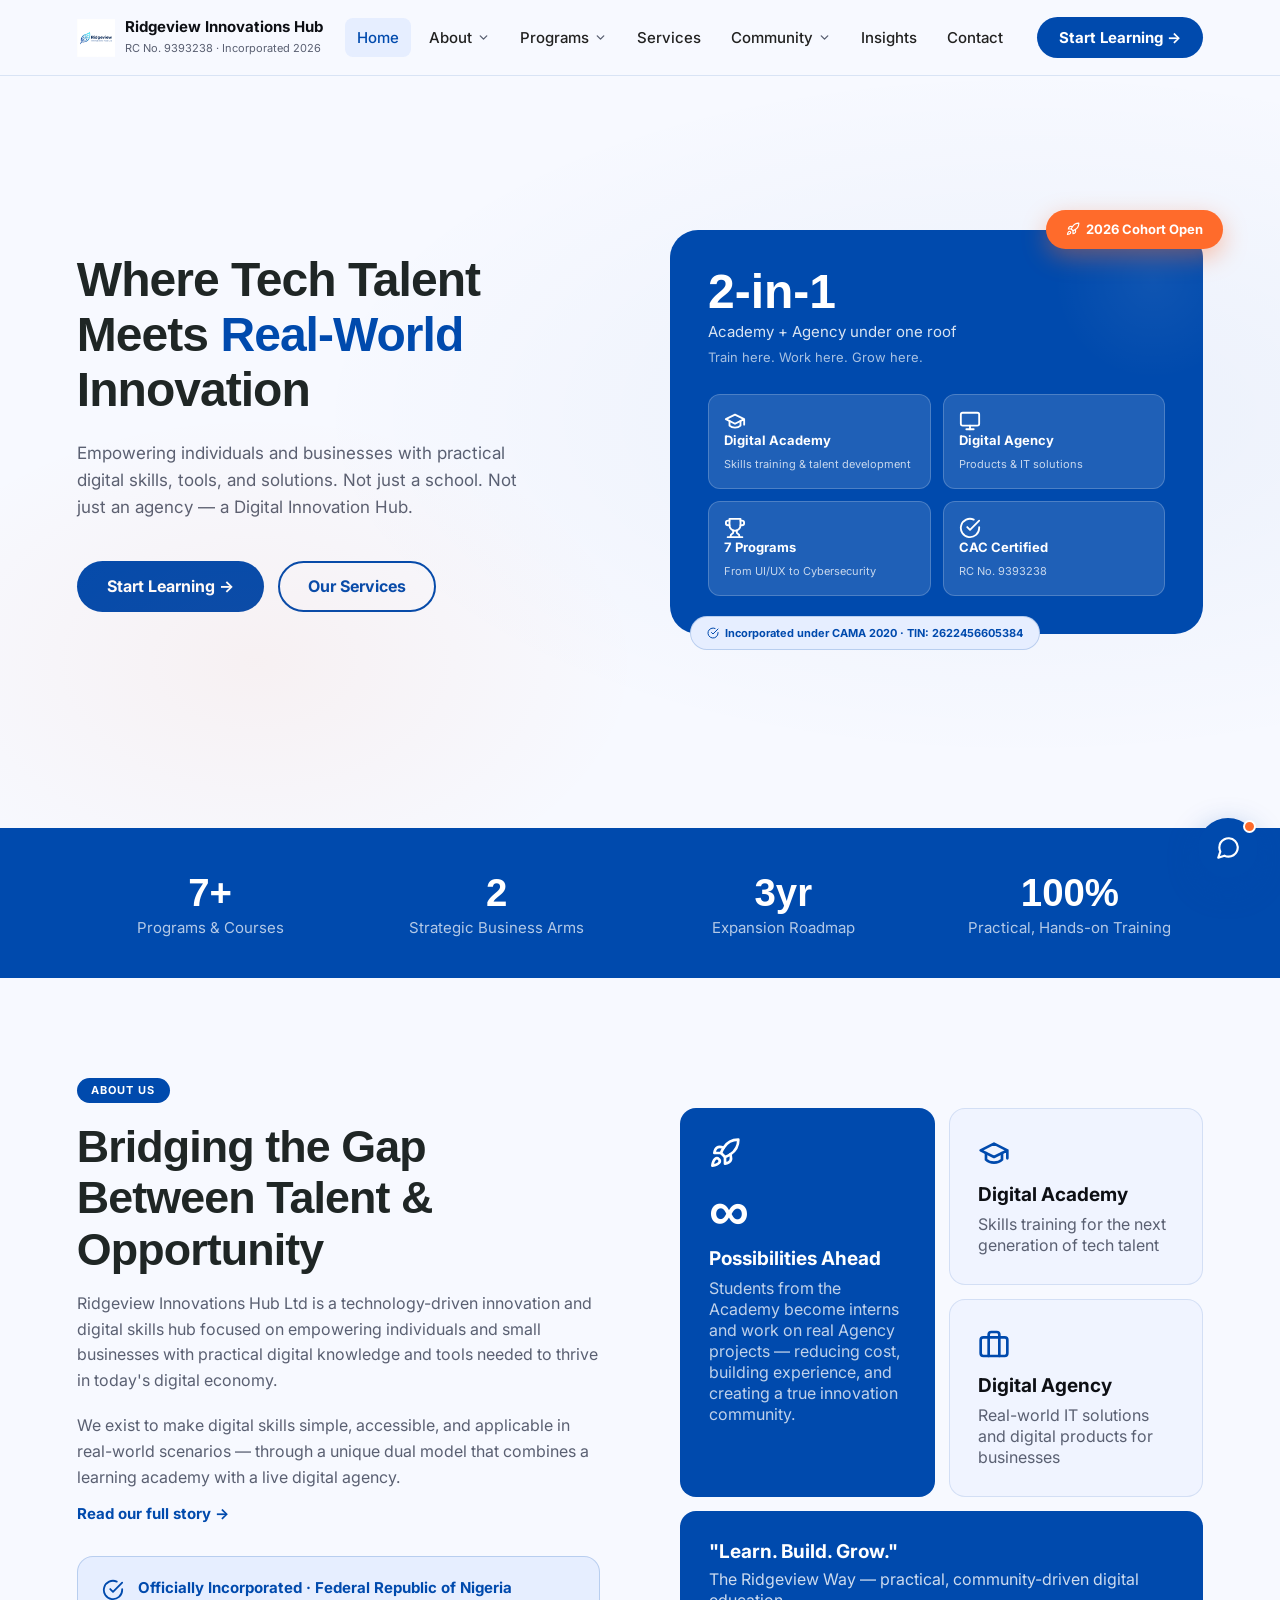
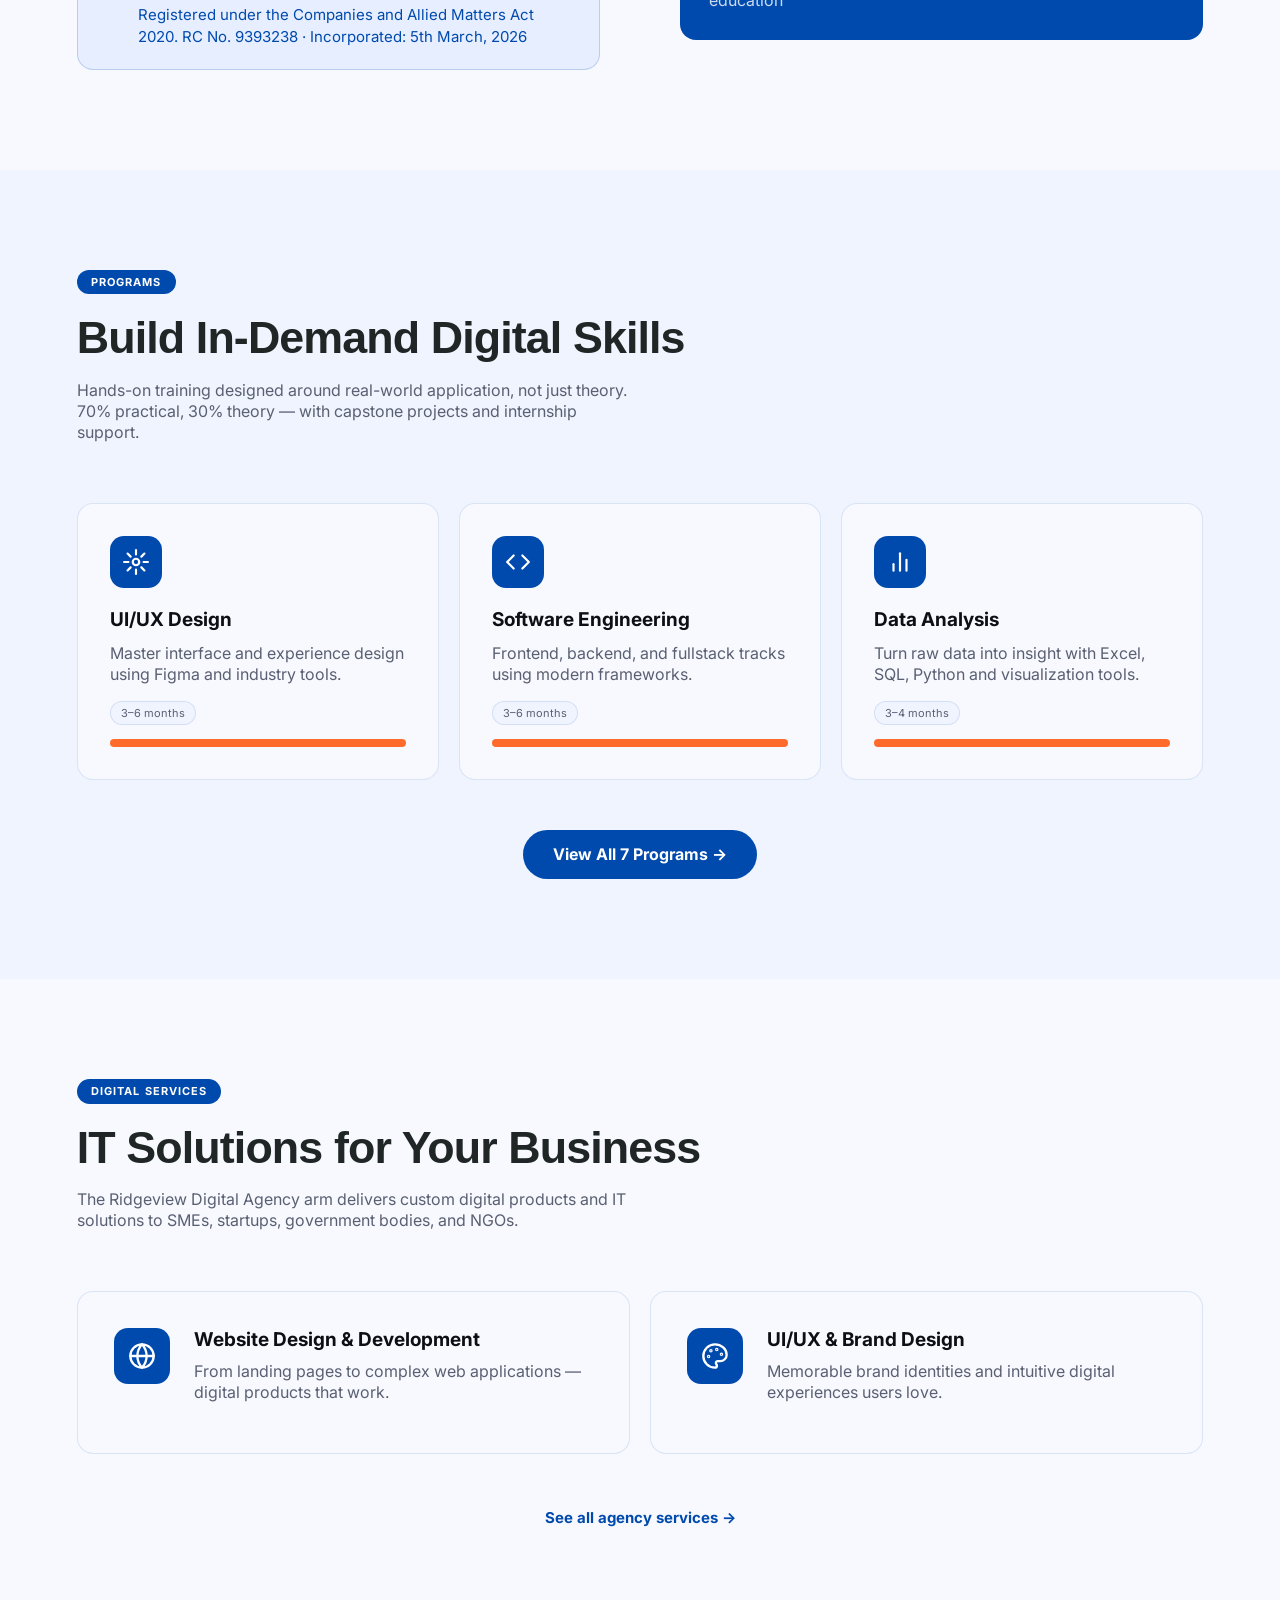
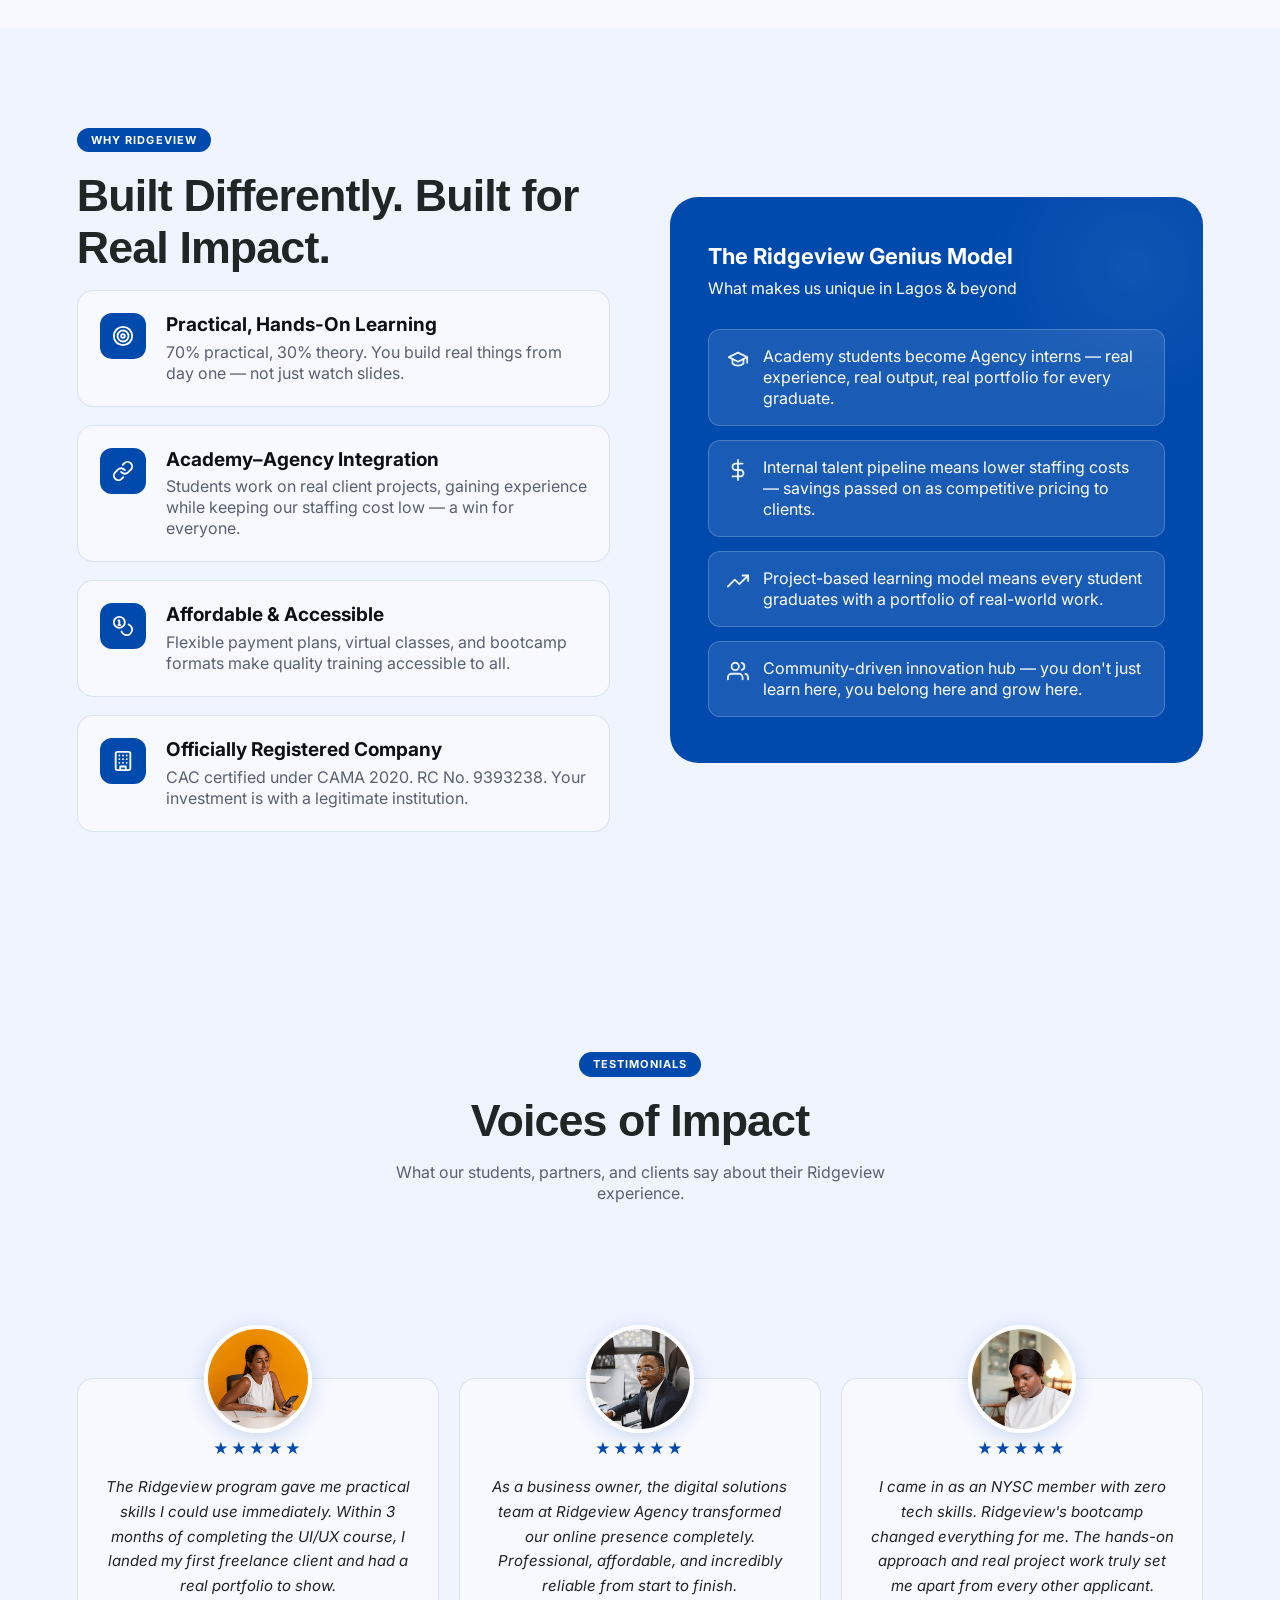
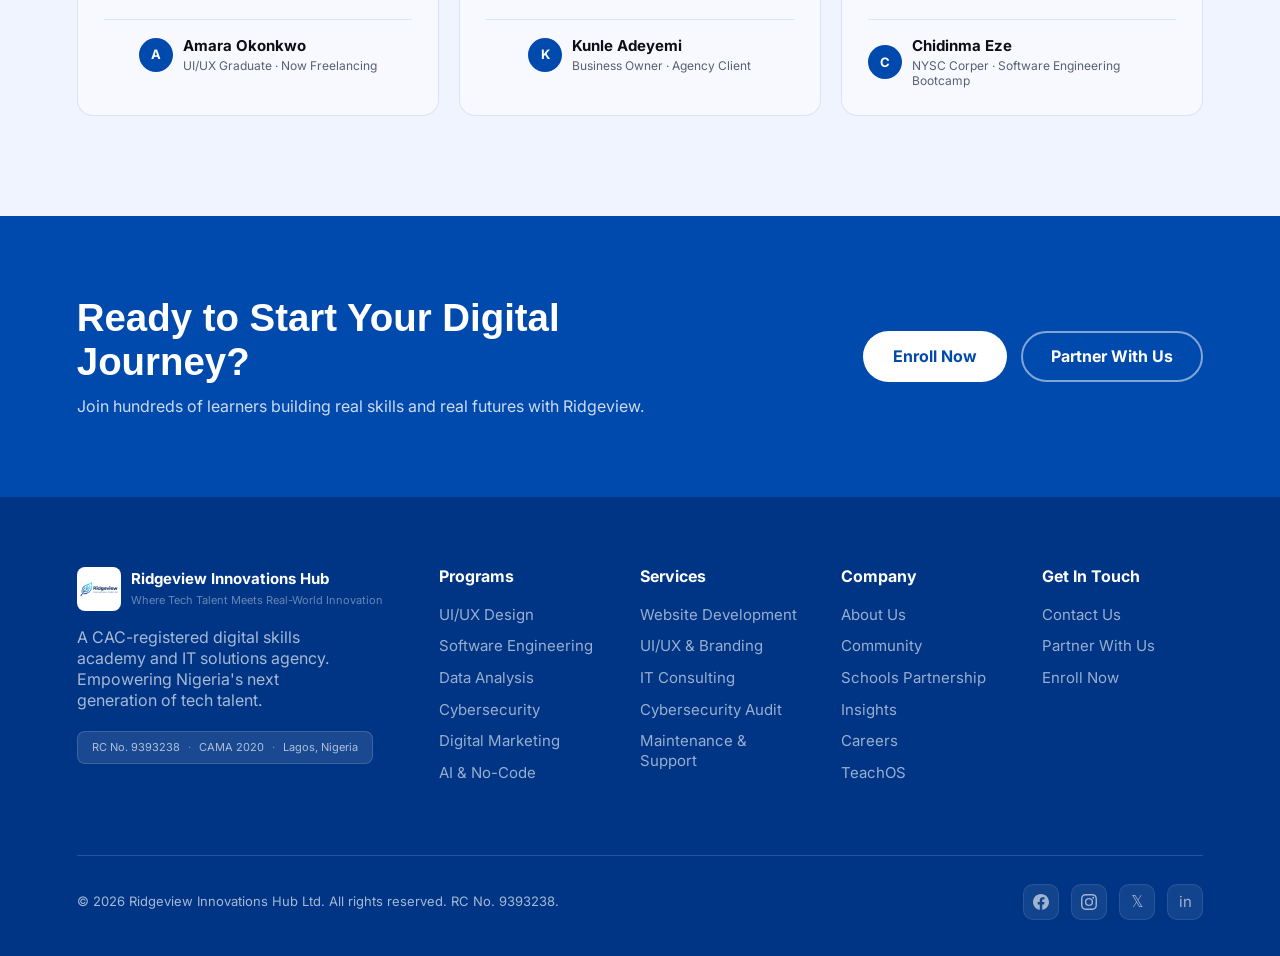
==== commit 188f6f4c: "Optimise testimonial images, resized to 216x216 and converted to WebP" ====
--- a/index.html
+++ b/index.html
@@ -432,7 +432,7 @@
   </div>
   <div class="tg">
     <div class="tc fade-up">
-      <img src="testimonial-amara.png" alt="Amara Okonkwo" class="tc-img"/>
+      <img src="testimonial-amara.webp" alt="Amara Okonkwo" class="tc-img"/>
       <div class="tc-body">
         <div class="tstars">★★★★★</div>
         <p class="tt">The Ridgeview program gave me practical skills I could use immediately. Within 3 months of completing the UI/UX course, I landed my first freelance client and had a real portfolio to show.</p>
@@ -440,7 +440,7 @@
       </div>
     </div>
     <div class="tc fade-up">
-      <img src="testimonial-kunle.jpg" alt="Kunle Adeyemi" class="tc-img"/>
+      <img src="testimonial-kunle.webp" alt="Kunle Adeyemi" class="tc-img"/>
       <div class="tc-body">
         <div class="tstars">★★★★★</div>
         <p class="tt">As a business owner, the digital solutions team at Ridgeview Agency transformed our online presence completely. Professional, affordable, and incredibly reliable from start to finish.</p>
@@ -448,7 +448,7 @@
       </div>
     </div>
     <div class="tc fade-up">
-      <img src="testimonial-chidinma.jpg" alt="Chidinma Eze" class="tc-img"/>
+      <img src="testimonial-chidinma.webp" alt="Chidinma Eze" class="tc-img"/>
       <div class="tc-body">
         <div class="tstars">★★★★★</div>
         <p class="tt">I came in as an NYSC member with zero tech skills. Ridgeview's bootcamp changed everything for me. The hands-on approach and real project work truly set me apart from every other applicant.</p>
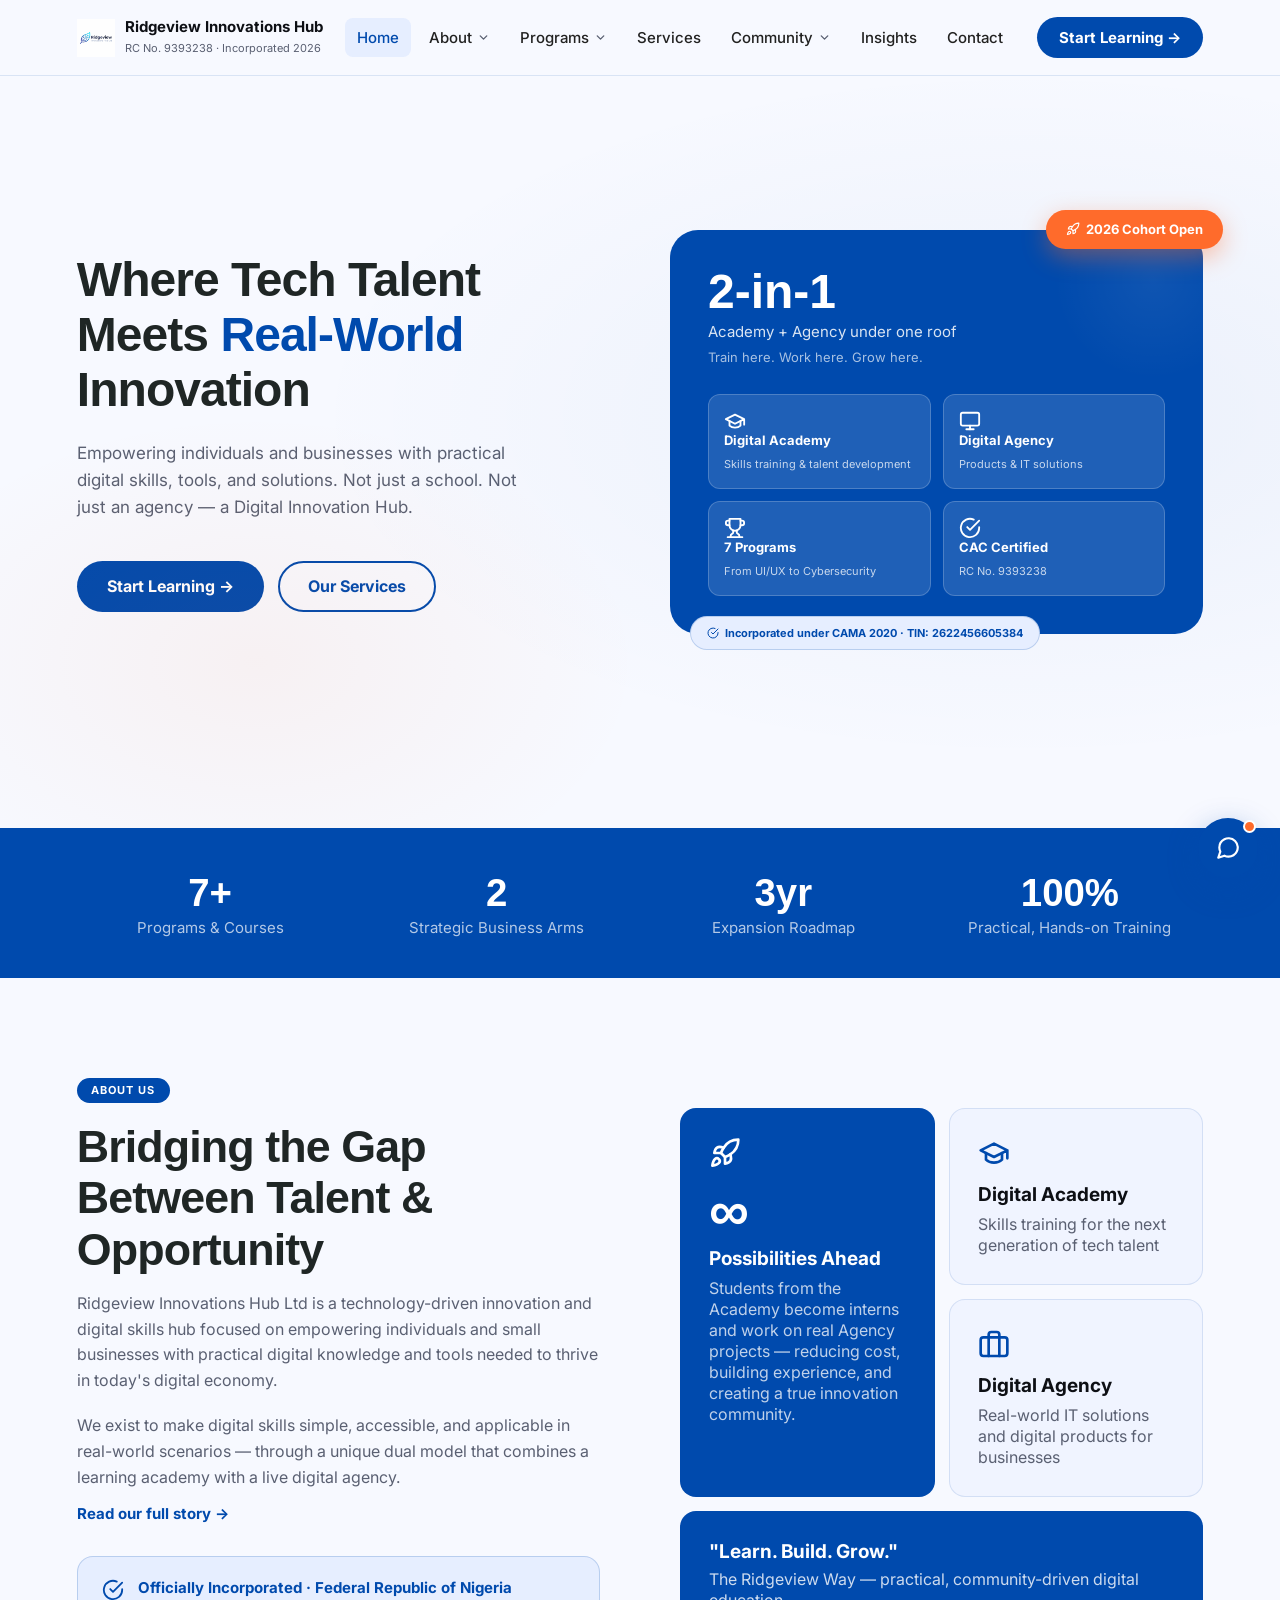
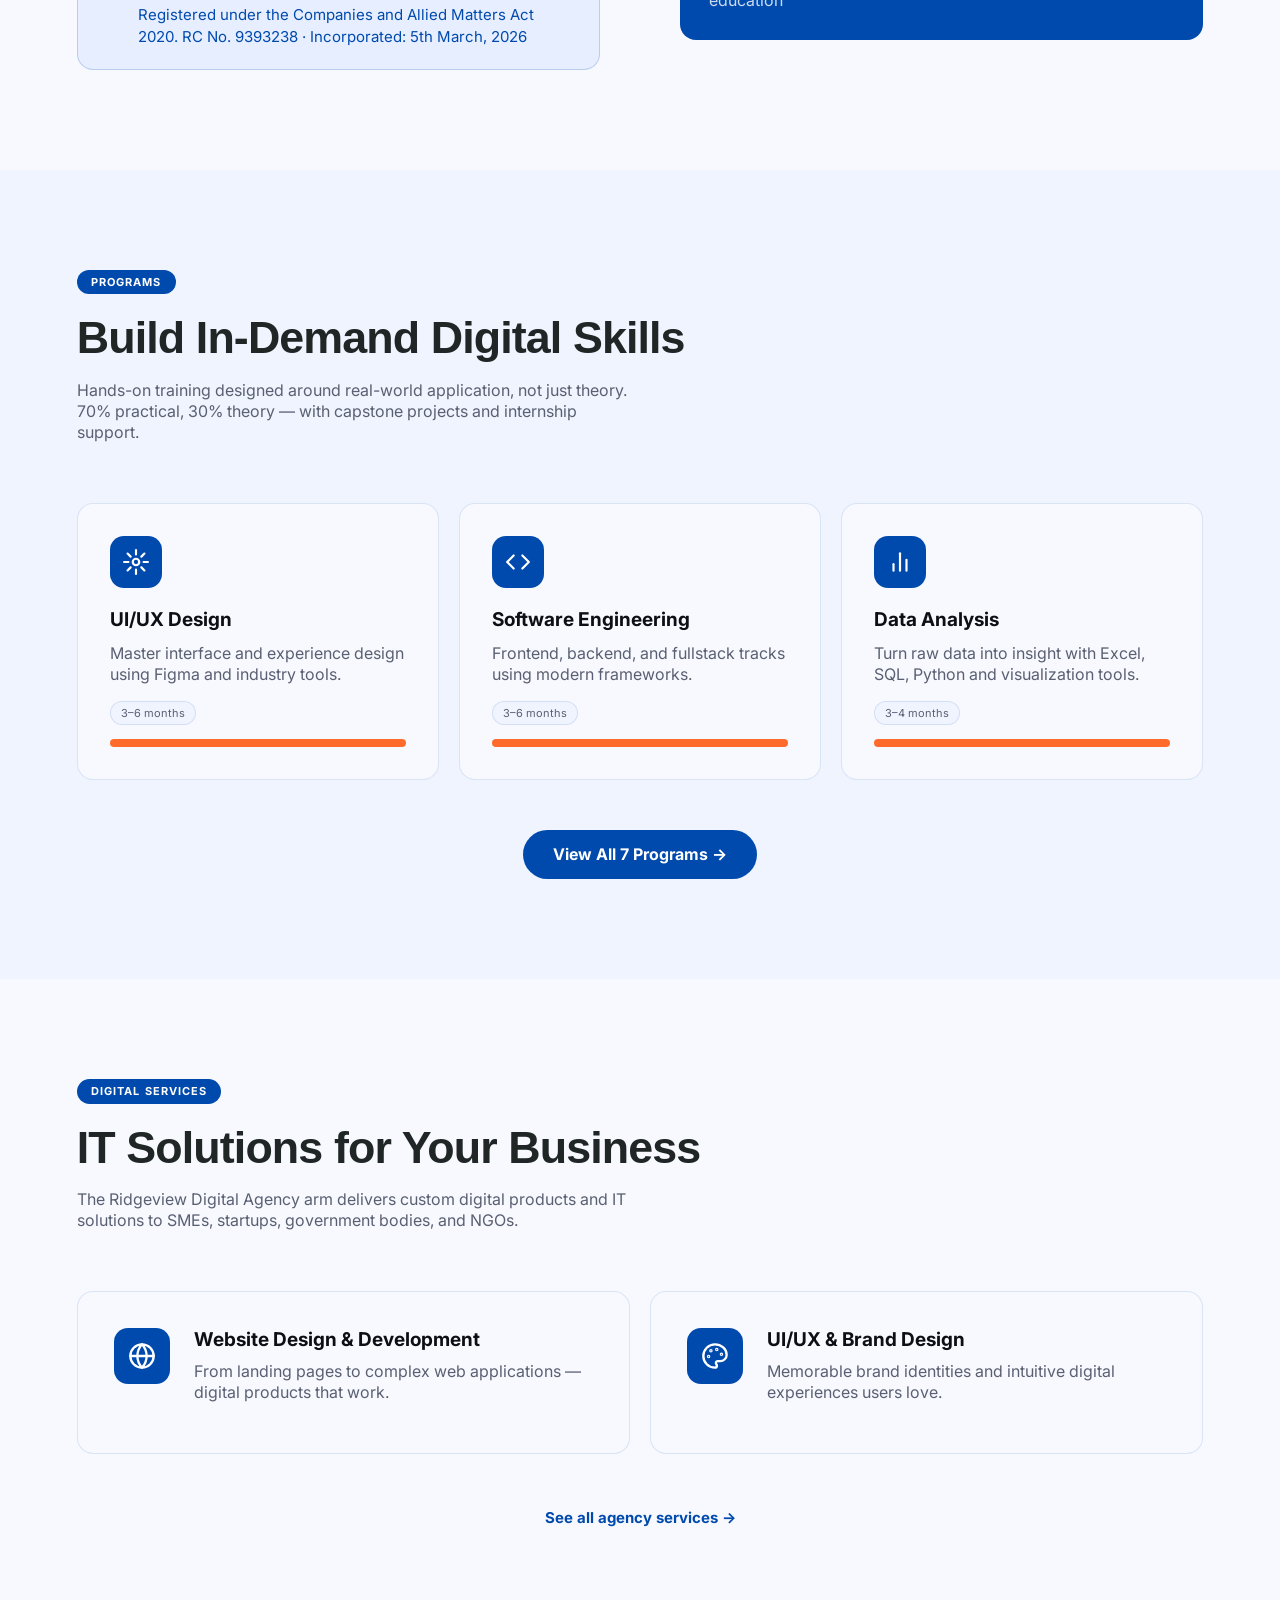
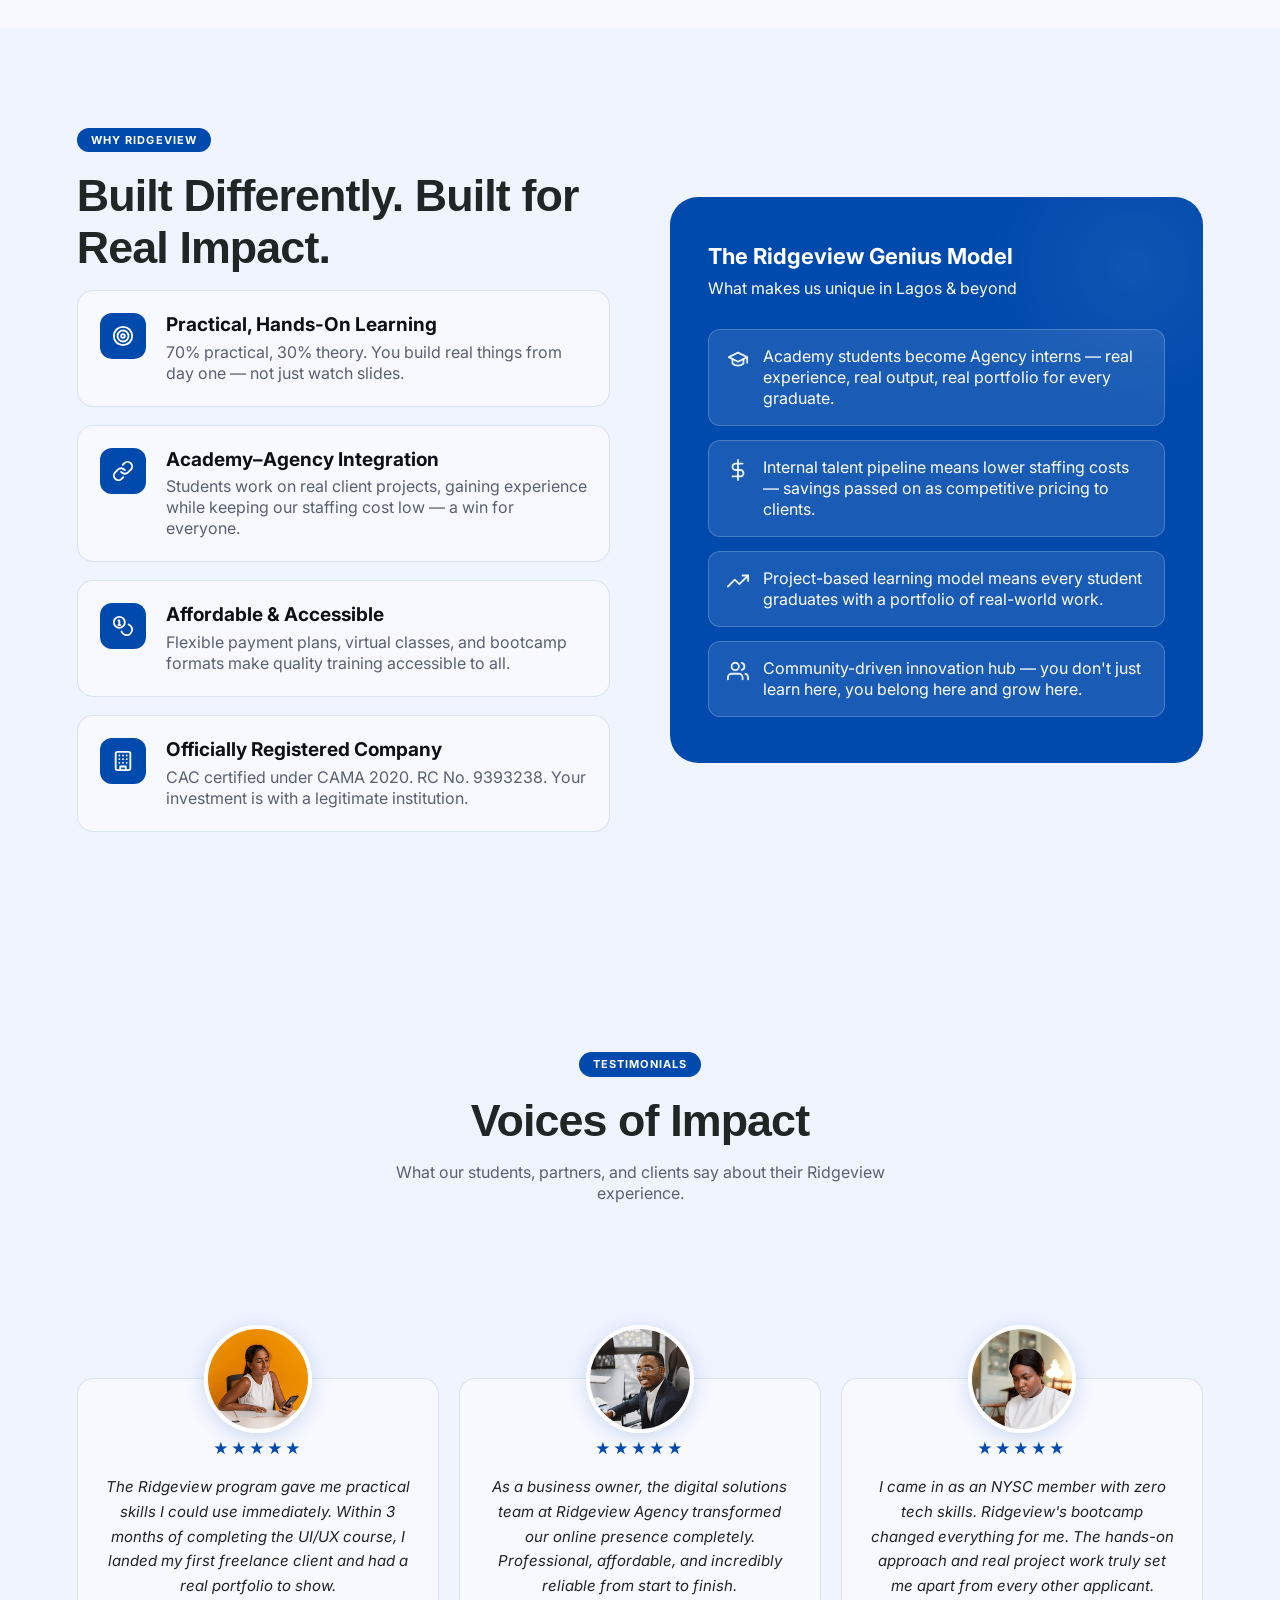
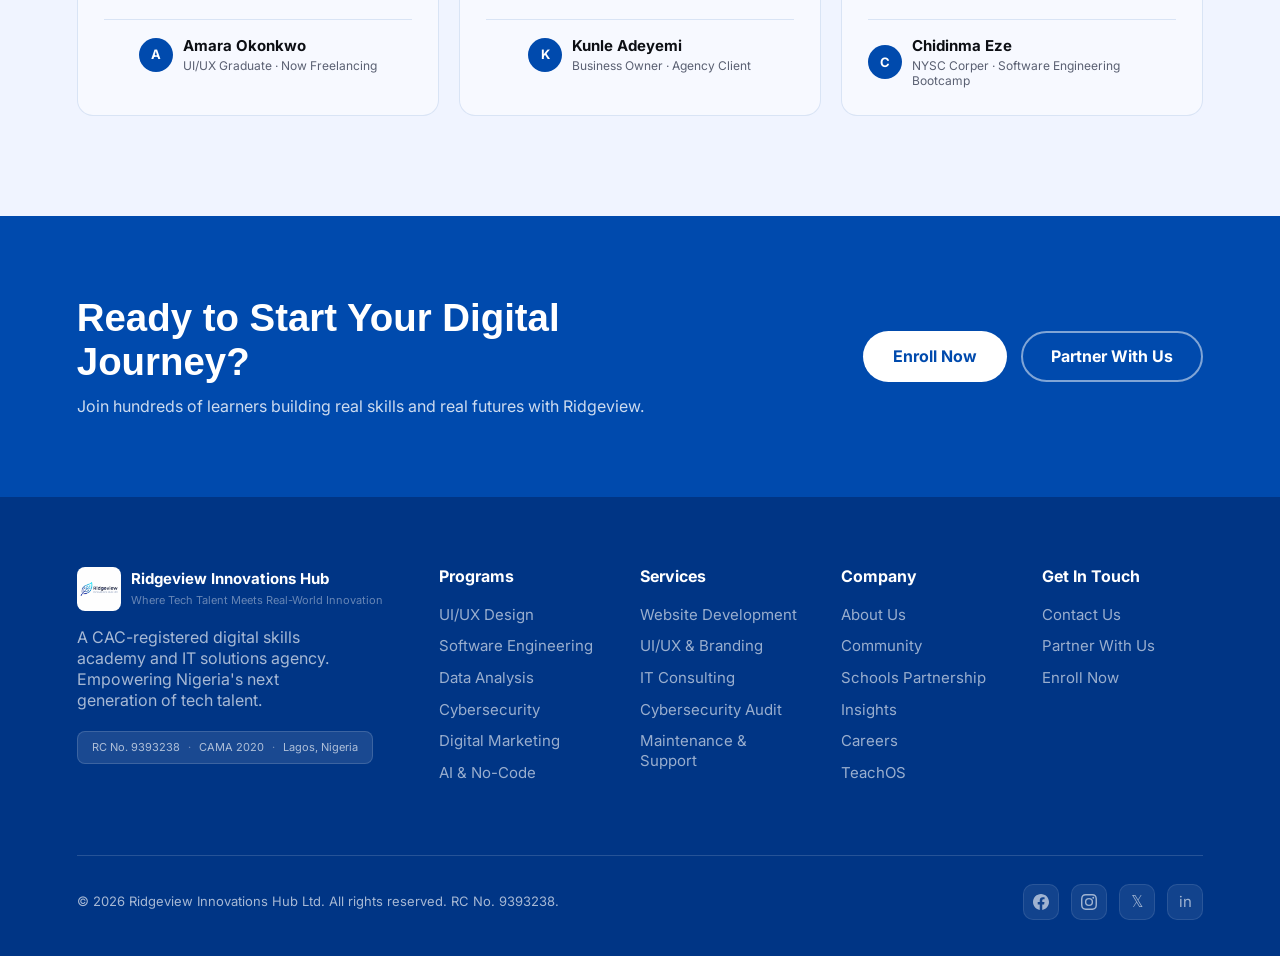
==== commit cfe7b3d4: "Optimise testimonial images and footer logo" ====
--- a/index.html
+++ b/index.html
@@ -285,7 +285,7 @@
 <body>
 <nav id="navbar">
   <a href="./" class="logo">
-    <img src="Neural Leaf.png" alt="Ridgeview Innovations Hub" class="logo-img"/>
+    <img src="Neural-Leaf.webp" alt="Ridgeview Innovations Hub" class="logo-img"/>
     <div class="ltext">
       <strong>Ridgeview Innovations Hub</strong>
       <small>RC No. 9393238 · Incorporated 2026</small>
@@ -432,7 +432,7 @@
   </div>
   <div class="tg">
     <div class="tc fade-up">
-      <img src="testimonial-amara.webp" alt="Amara Okonkwo" class="tc-img"/>
+      <img src="testimonial-amara.webp" alt="Amara Okonkwo" class="tc-img" loading="lazy" />
       <div class="tc-body">
         <div class="tstars">★★★★★</div>
         <p class="tt">The Ridgeview program gave me practical skills I could use immediately. Within 3 months of completing the UI/UX course, I landed my first freelance client and had a real portfolio to show.</p>
@@ -440,7 +440,7 @@
       </div>
     </div>
     <div class="tc fade-up">
-      <img src="testimonial-kunle.webp" alt="Kunle Adeyemi" class="tc-img"/>
+      <img src="testimonial-kunle.webp" alt="Kunle Adeyemi" class="tc-img" loading="lazy" />
       <div class="tc-body">
         <div class="tstars">★★★★★</div>
         <p class="tt">As a business owner, the digital solutions team at Ridgeview Agency transformed our online presence completely. Professional, affordable, and incredibly reliable from start to finish.</p>
@@ -448,7 +448,7 @@
       </div>
     </div>
     <div class="tc fade-up">
-      <img src="testimonial-chidinma.webp" alt="Chidinma Eze" class="tc-img"/>
+      <img src="testimonial-chidinma.webp" alt="Chidinma Eze" class="tc-img" loading="lazy" />
       <div class="tc-body">
         <div class="tstars">★★★★★</div>
         <p class="tt">I came in as an NYSC member with zero tech skills. Ridgeview's bootcamp changed everything for me. The hands-on approach and real project work truly set me apart from every other applicant.</p>
@@ -474,7 +474,7 @@
   <div class="fg-grid">
     <div class="fbrand">
       <a href="./" class="logo" style="margin-bottom:16px;display:flex;align-items:center;gap:10px">
-        <img src="Neural Leaf.png" alt="Ridgeview Innovations Hub" class="logo-img-footer"/>
+        <img src="Neural-Leaf.webp" alt="Ridgeview Innovations Hub" class="logo-img-footer"/>
         <div class="ltext">
           <strong style="color:#fff;font-family:var(--font-body);font-size:15px;font-weight:700;display:block">Ridgeview Innovations Hub</strong>
           <small style="color:rgba(255,255,255,.4);font-size:11px">Where Tech Talent Meets Real-World Innovation</small>
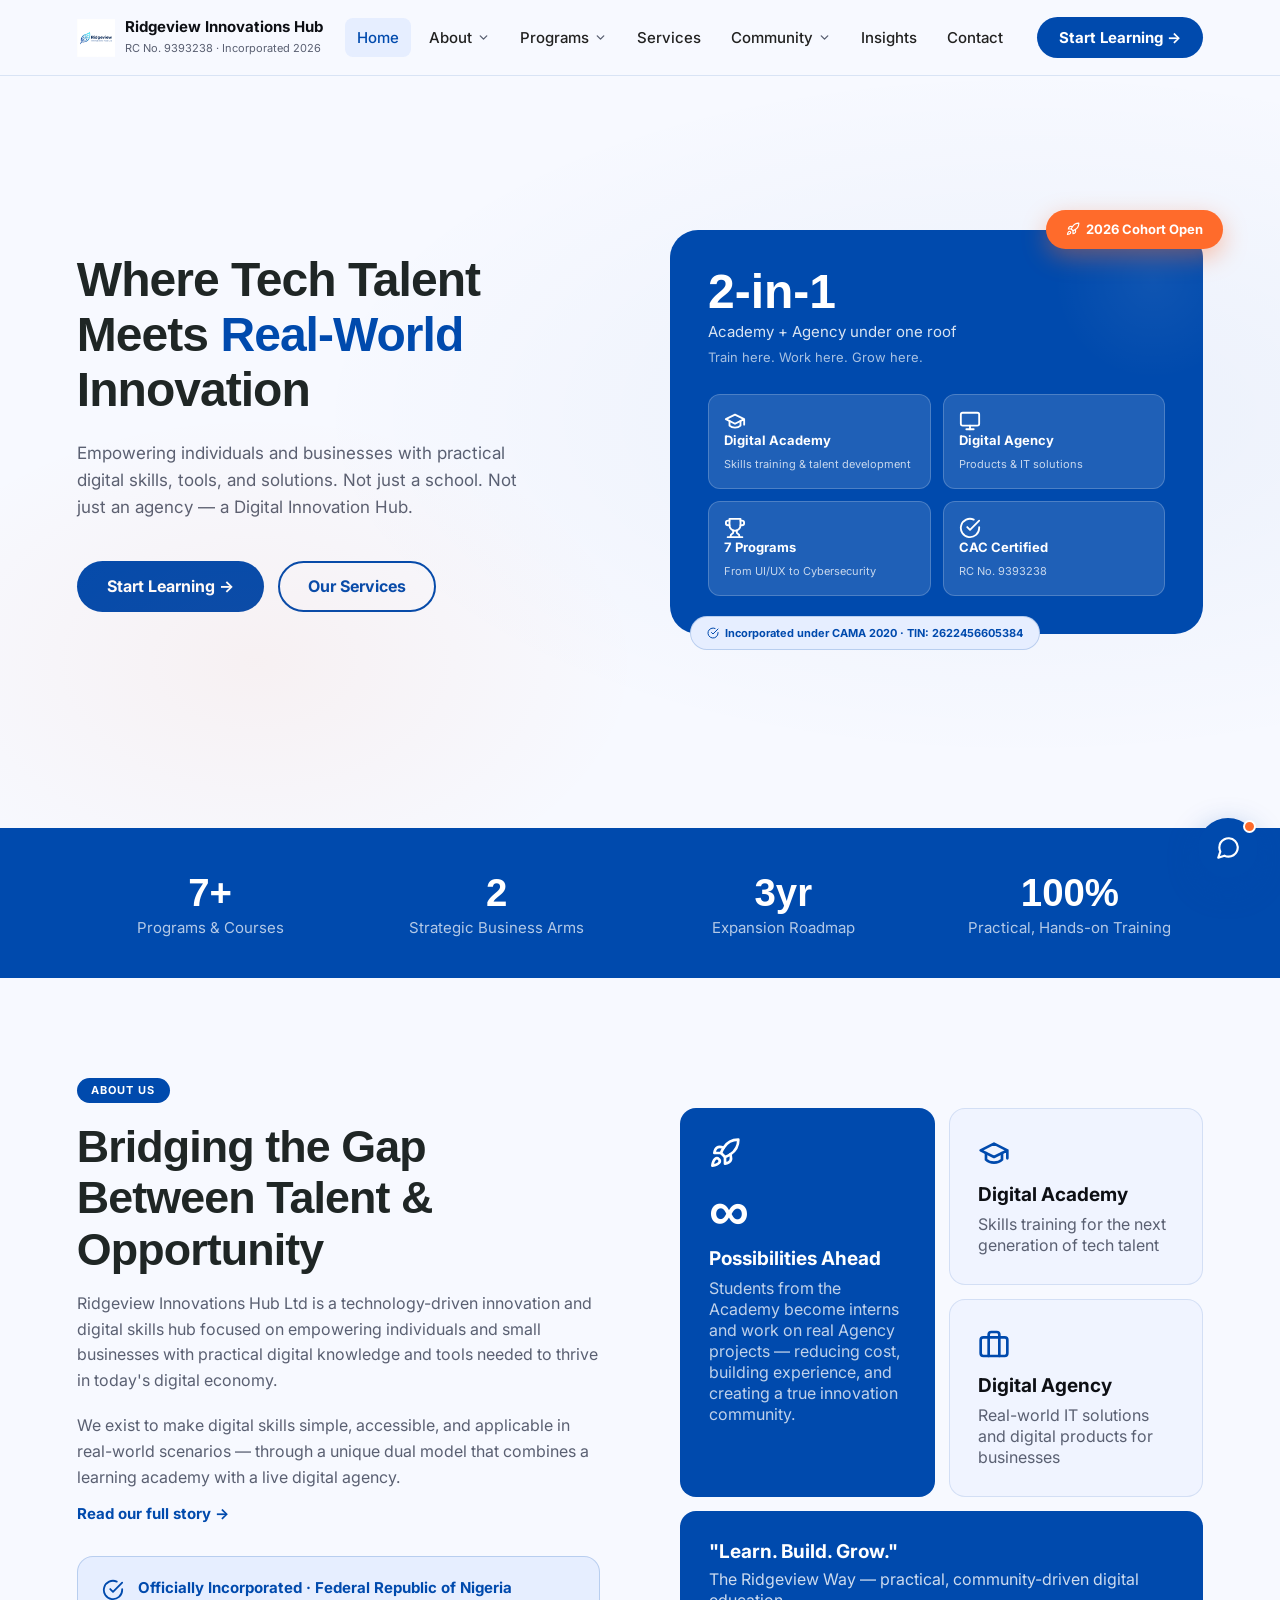
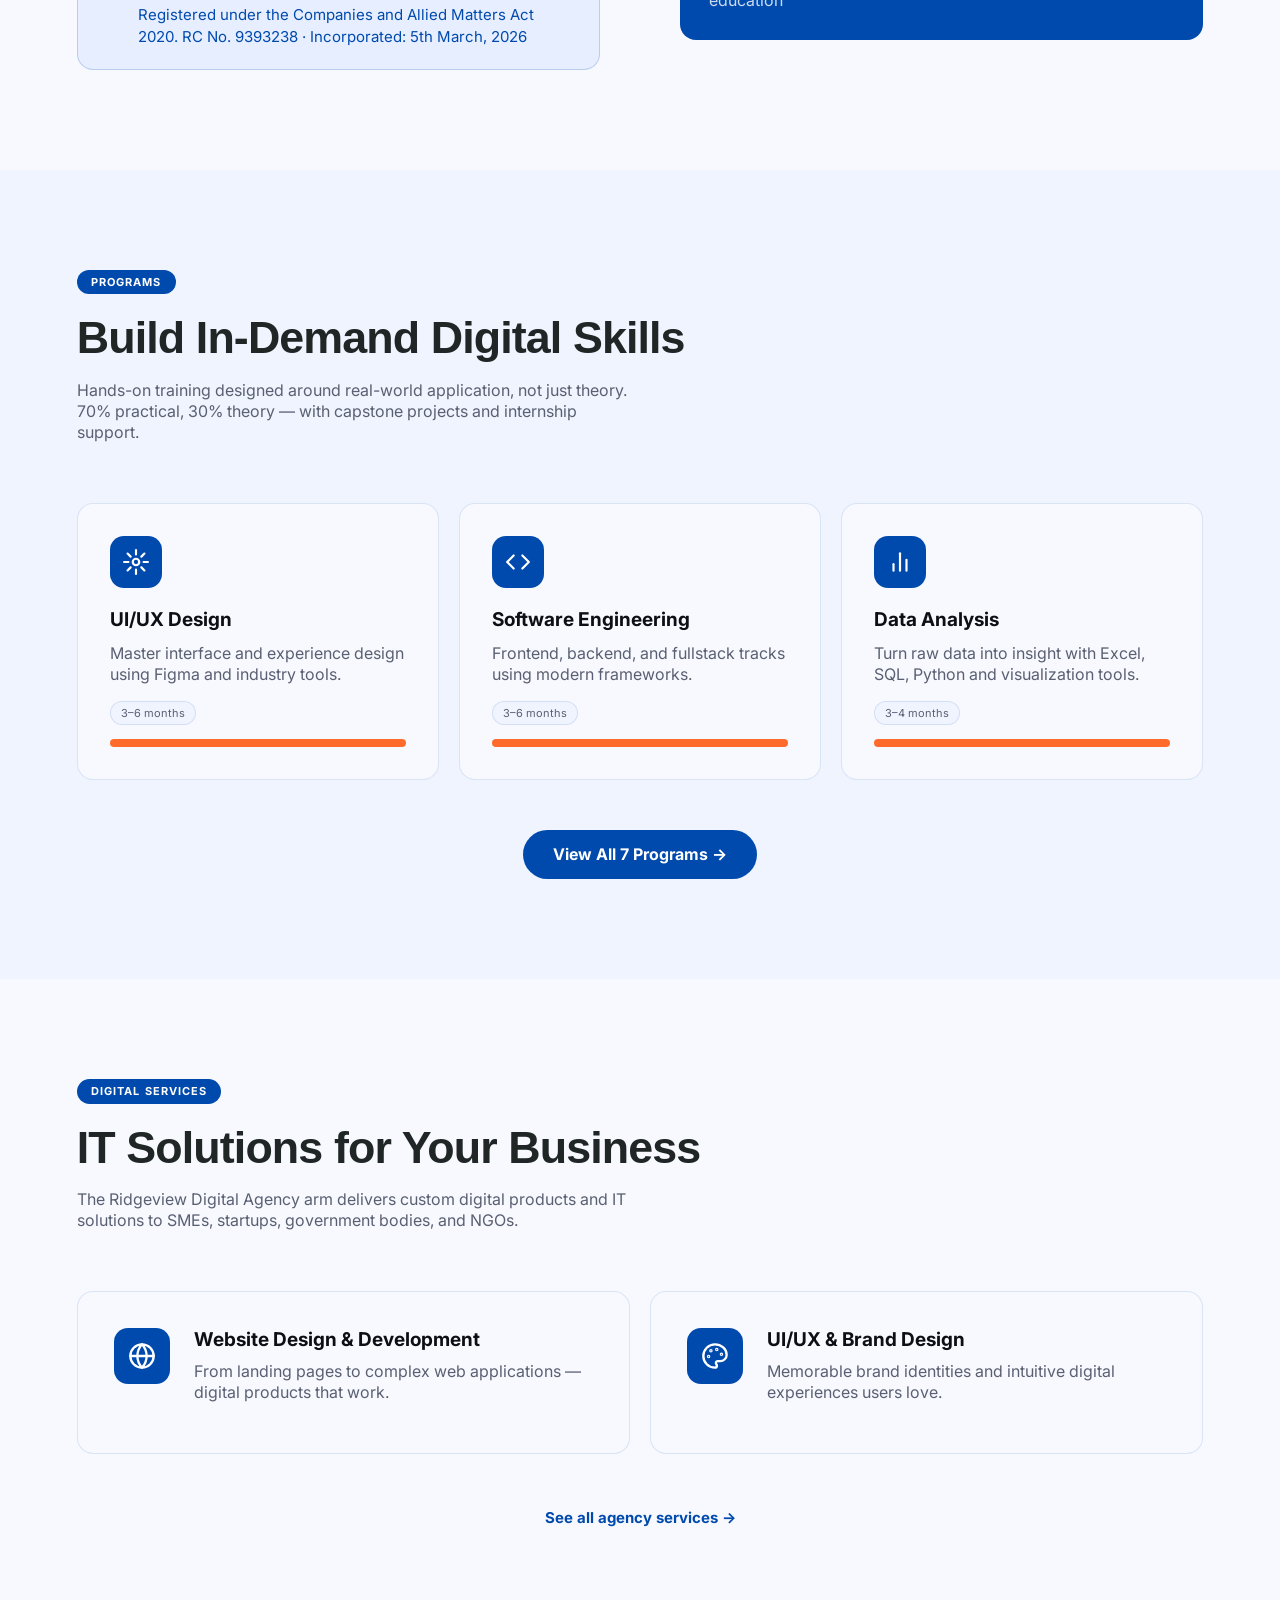
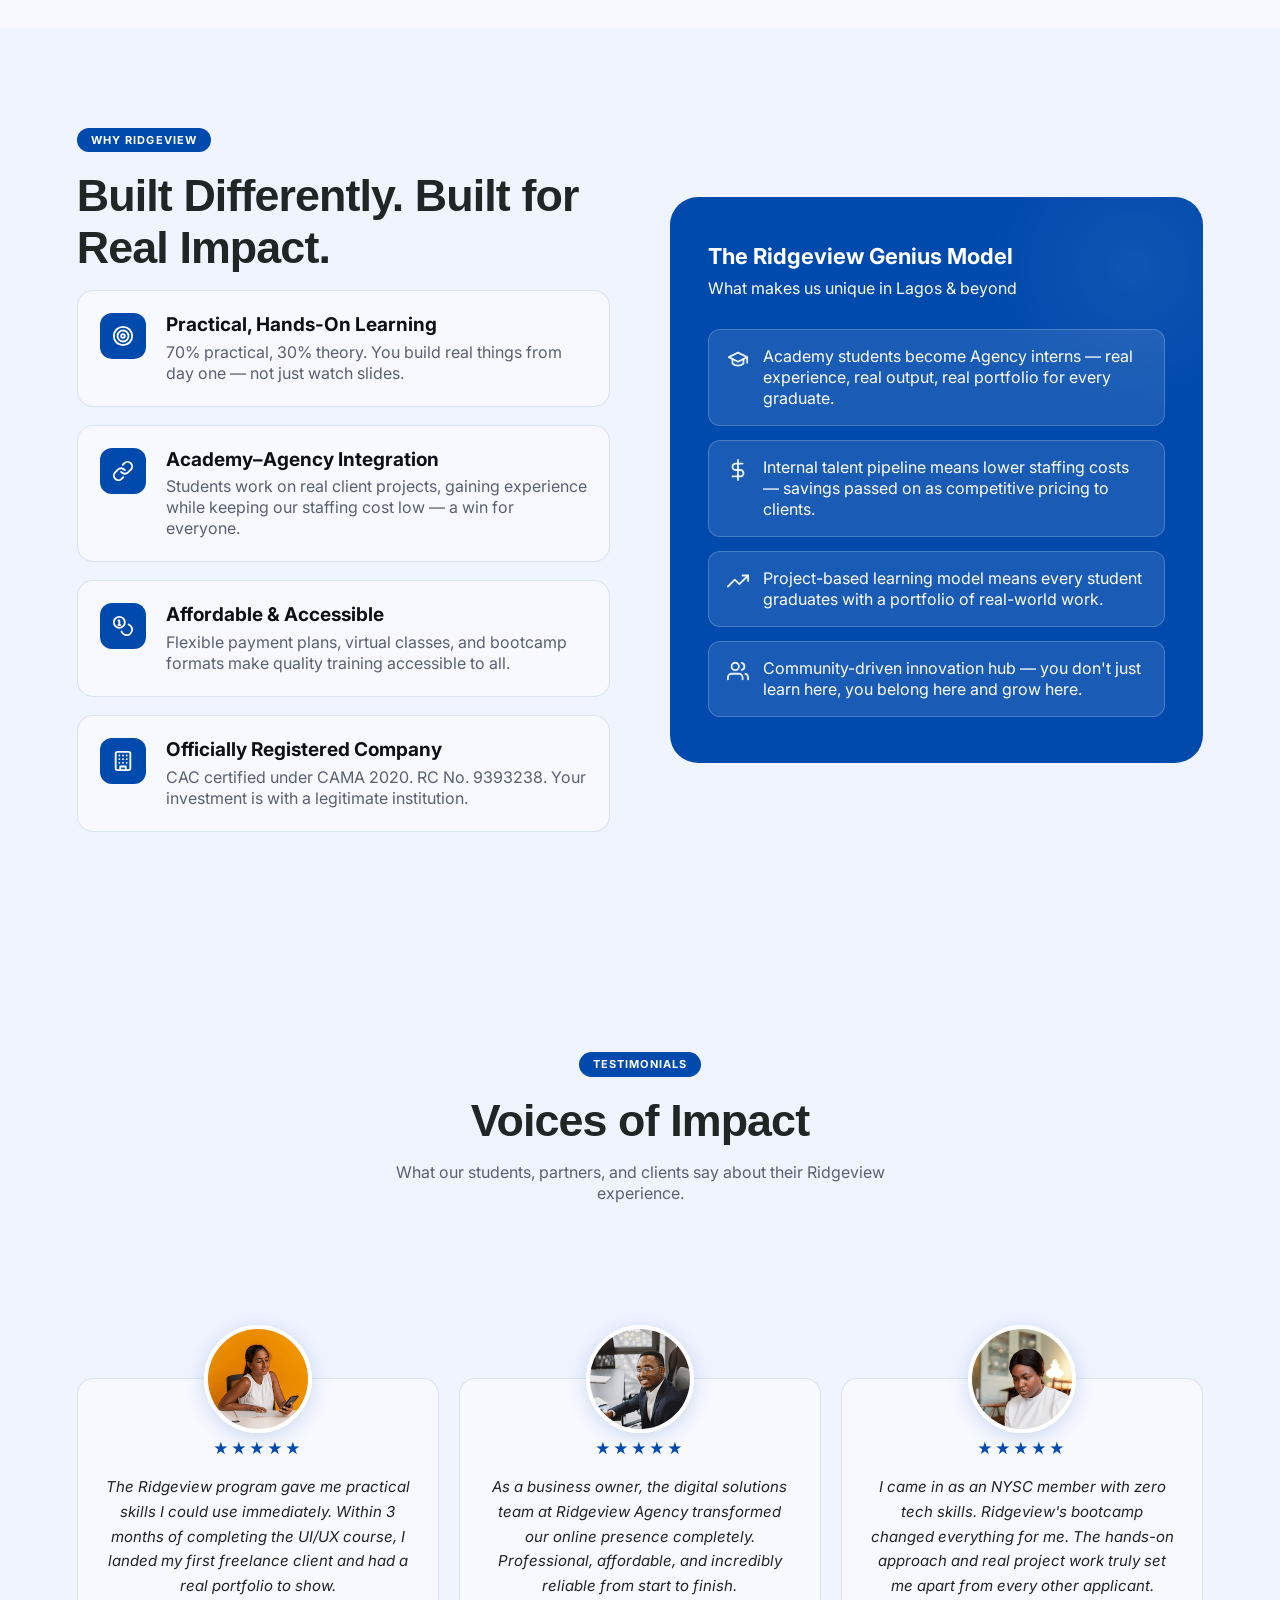
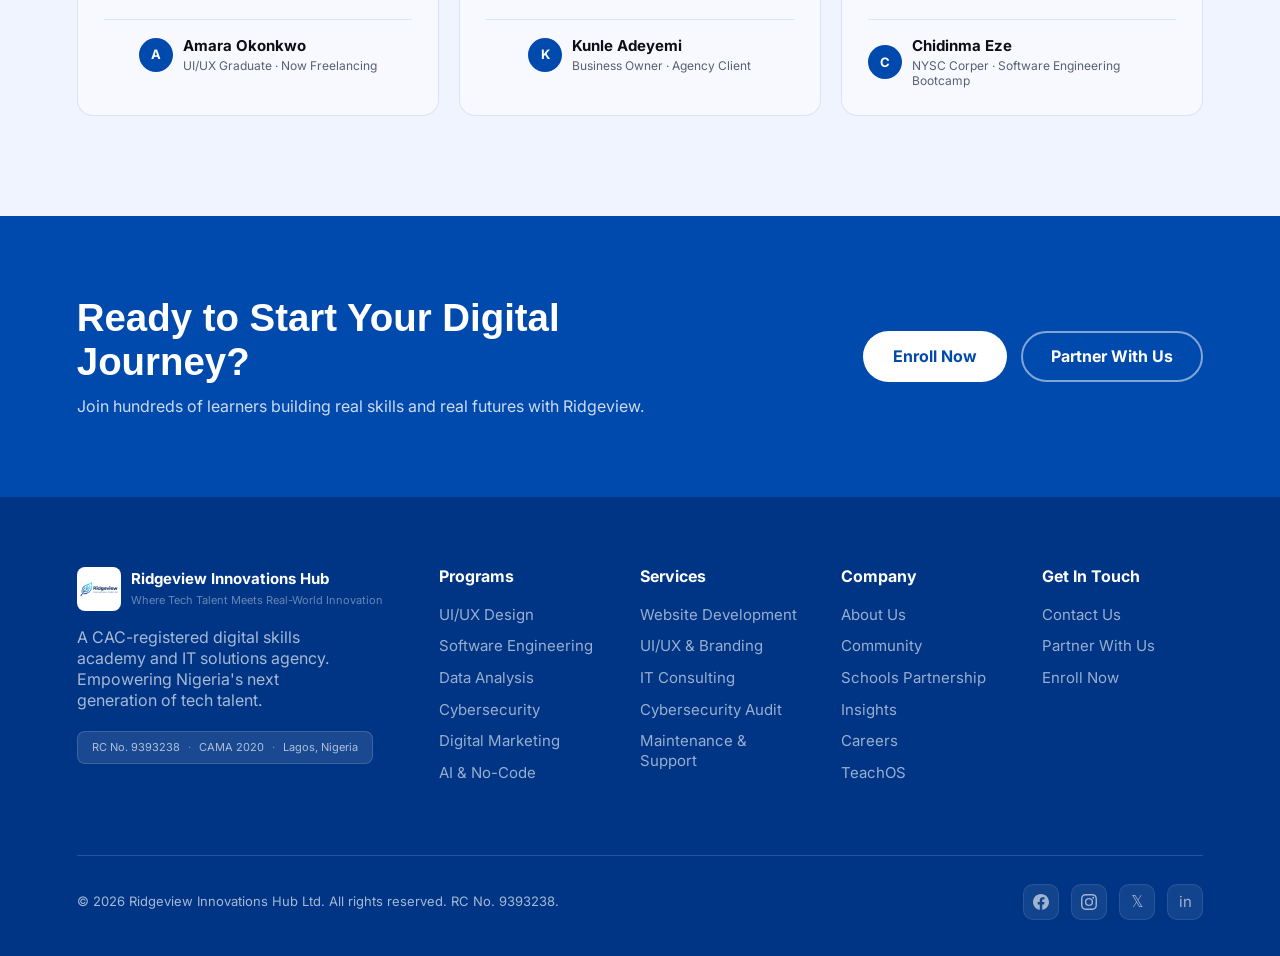
==== commit 5cfe6714: "Merge 69fbac40eff41c73a22e30438f2d781bebd4de9e into dc1f95927a2e5f94d558a81c47fc6b20418025a5" ====
--- a/index.html
+++ b/index.html
@@ -285,7 +285,7 @@
 <body>
 <nav id="navbar">
   <a href="./" class="logo">
-    <img src="Neural-Leaf.webp" alt="Ridgeview Innovations Hub" class="logo-img"/>
+    <img src="Neural Leaf.png" alt="Ridgeview Innovations Hub" class="logo-img"/>
     <div class="ltext">
       <strong>Ridgeview Innovations Hub</strong>
       <small>RC No. 9393238 · Incorporated 2026</small>
@@ -423,7 +423,7 @@
   </div>
 </section>
 
-<!-- TESTIMONIALS -->
+ <!-- TESTIMONIALS -->
 <section class="testi-section" id="testimonials">
   <div class="sh c">
     <div class="stag">Testimonials</div>
@@ -431,30 +431,46 @@
     <p class="ssub">What our students, partners, and clients say about their Ridgeview experience.</p>
   </div>
   <div class="tg">
+
     <div class="tc fade-up">
-      <img src="testimonial-amara.webp" alt="Amara Okonkwo" class="tc-img" loading="lazy" />
+      <picture>
+        <source srcset="testimonial-amara.webp" type="image/webp">
+        <img src="testimonial-amara-opt.jpg" alt="Amara Okonkwo" class="tc-img"
+             width="480" height="317" loading="lazy" decoding="async"/>
+      </picture>
       <div class="tc-body">
         <div class="tstars">★★★★★</div>
         <p class="tt">The Ridgeview program gave me practical skills I could use immediately. Within 3 months of completing the UI/UX course, I landed my first freelance client and had a real portfolio to show.</p>
         <div class="ta"><div class="tav">A</div><div><div class="tname">Amara Okonkwo</div><div class="trole">UI/UX Graduate · Now Freelancing</div></div></div>
       </div>
     </div>
+
     <div class="tc fade-up">
-      <img src="testimonial-kunle.webp" alt="Kunle Adeyemi" class="tc-img" loading="lazy" />
+      <picture>
+        <source srcset="testimonial-kunle.webp" type="image/webp">
+        <img src="testimonial-kunle-opt.jpg" alt="Kunle Adeyemi" class="tc-img"
+             width="480" height="720" loading="lazy" decoding="async"/>
+      </picture>
       <div class="tc-body">
         <div class="tstars">★★★★★</div>
         <p class="tt">As a business owner, the digital solutions team at Ridgeview Agency transformed our online presence completely. Professional, affordable, and incredibly reliable from start to finish.</p>
         <div class="ta"><div class="tav">K</div><div><div class="tname">Kunle Adeyemi</div><div class="trole">Business Owner · Agency Client</div></div></div>
       </div>
     </div>
+
     <div class="tc fade-up">
-      <img src="testimonial-chidinma.webp" alt="Chidinma Eze" class="tc-img" loading="lazy" />
+      <picture>
+        <source srcset="testimonial-chidinma.webp" type="image/webp">
+        <img src="testimonial-chidinma-opt.jpg" alt="Chidinma Eze" class="tc-img"
+             width="480" height="720" loading="lazy" decoding="async"/>
+      </picture>
       <div class="tc-body">
         <div class="tstars">★★★★★</div>
         <p class="tt">I came in as an NYSC member with zero tech skills. Ridgeview's bootcamp changed everything for me. The hands-on approach and real project work truly set me apart from every other applicant.</p>
         <div class="ta"><div class="tav">C</div><div><div class="tname">Chidinma Eze</div><div class="trole">NYSC Corper · Software Engineering Bootcamp</div></div></div>
       </div>
     </div>
+
   </div>
 </section>
 
@@ -474,7 +490,7 @@
   <div class="fg-grid">
     <div class="fbrand">
       <a href="./" class="logo" style="margin-bottom:16px;display:flex;align-items:center;gap:10px">
-        <img src="Neural-Leaf.webp" alt="Ridgeview Innovations Hub" class="logo-img-footer"/>
+        <img src="Neural Leaf.png" alt="Ridgeview Innovations Hub" class="logo-img-footer"/>
         <div class="ltext">
           <strong style="color:#fff;font-family:var(--font-body);font-size:15px;font-weight:700;display:block">Ridgeview Innovations Hub</strong>
           <small style="color:rgba(255,255,255,.4);font-size:11px">Where Tech Talent Meets Real-World Innovation</small>
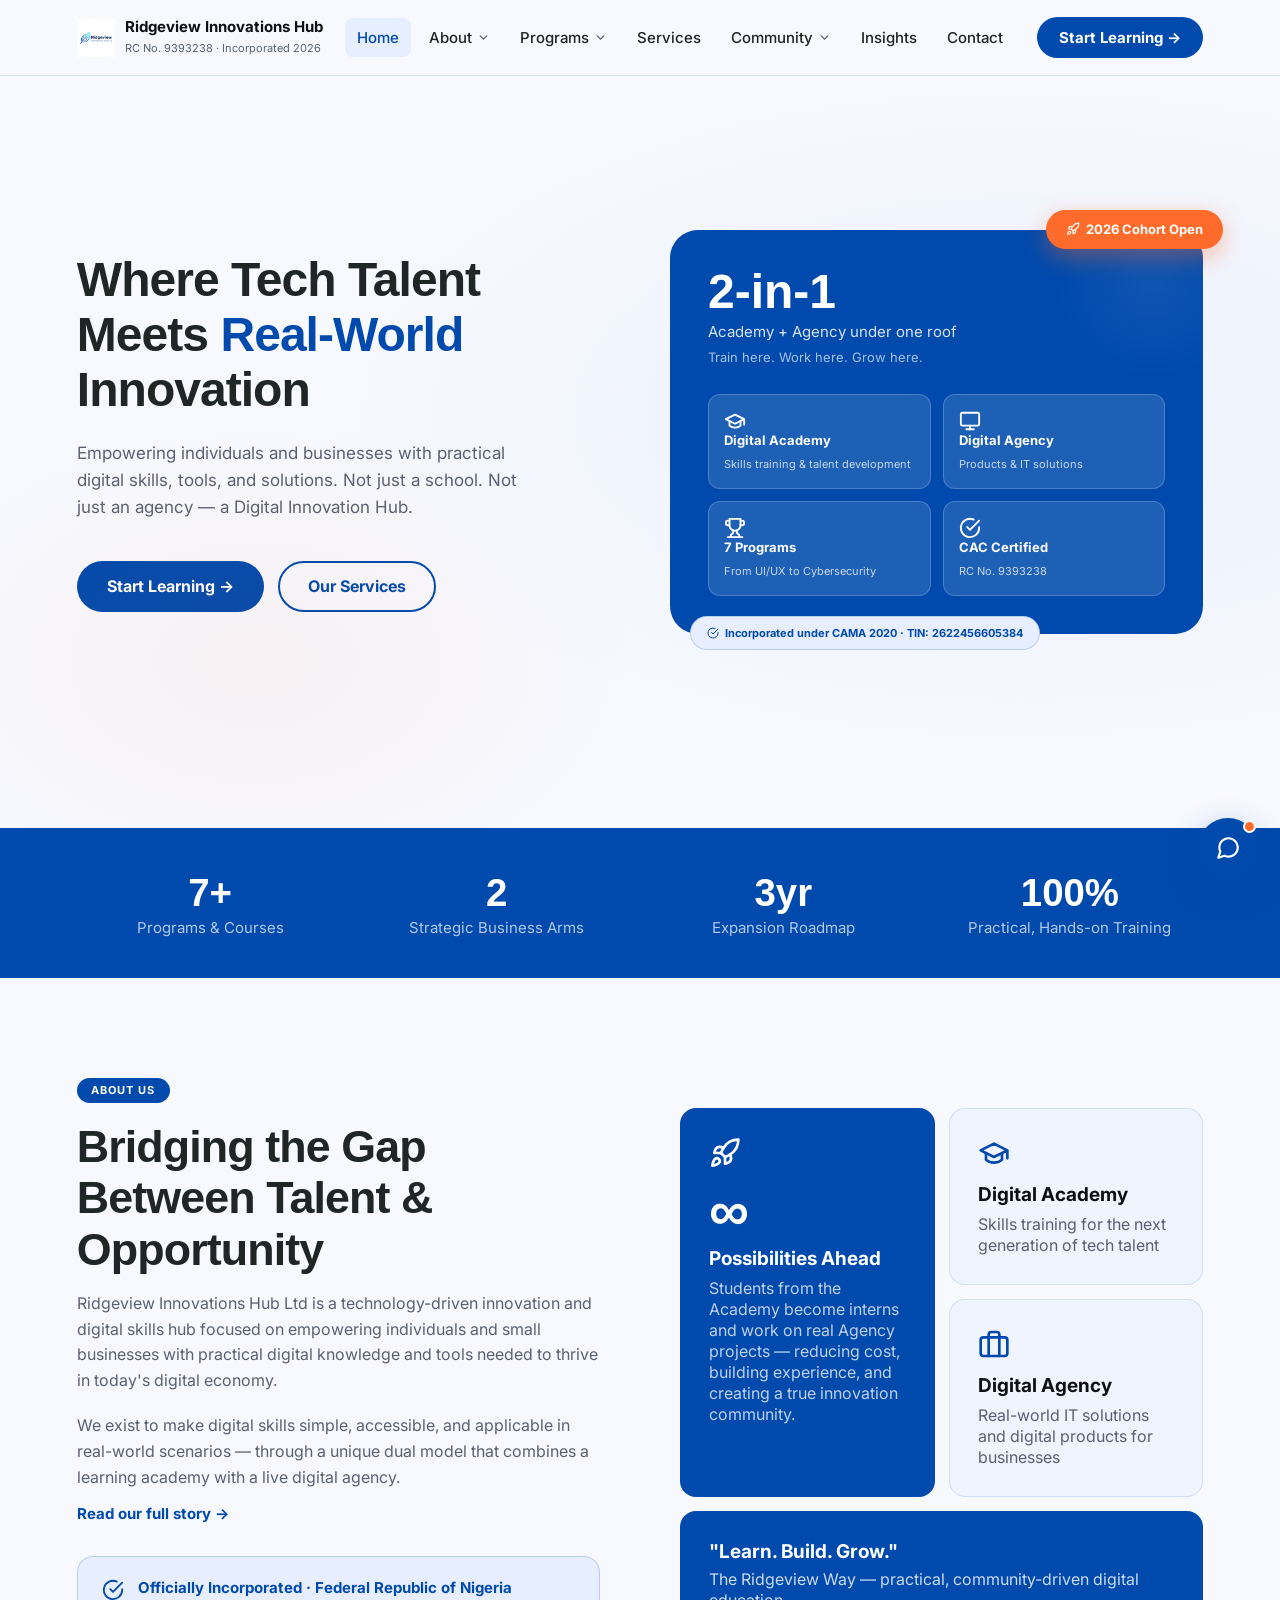
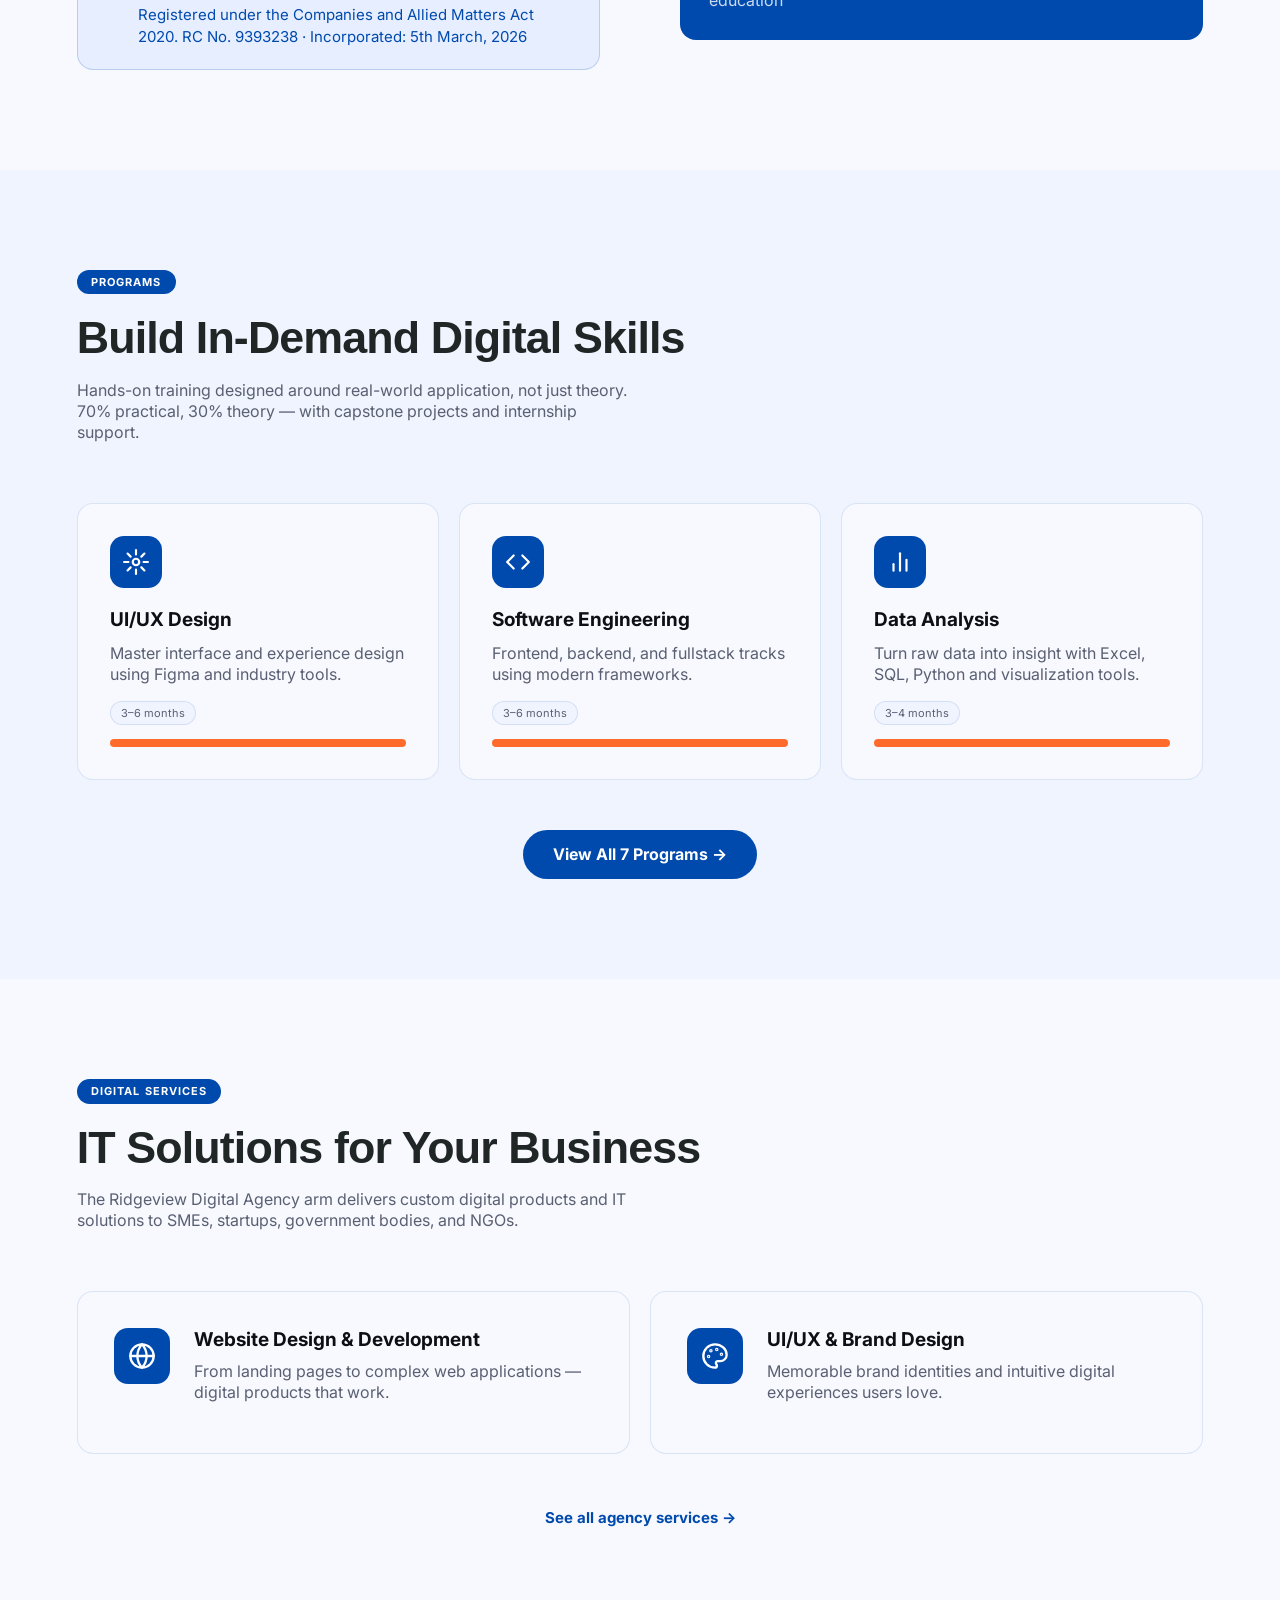
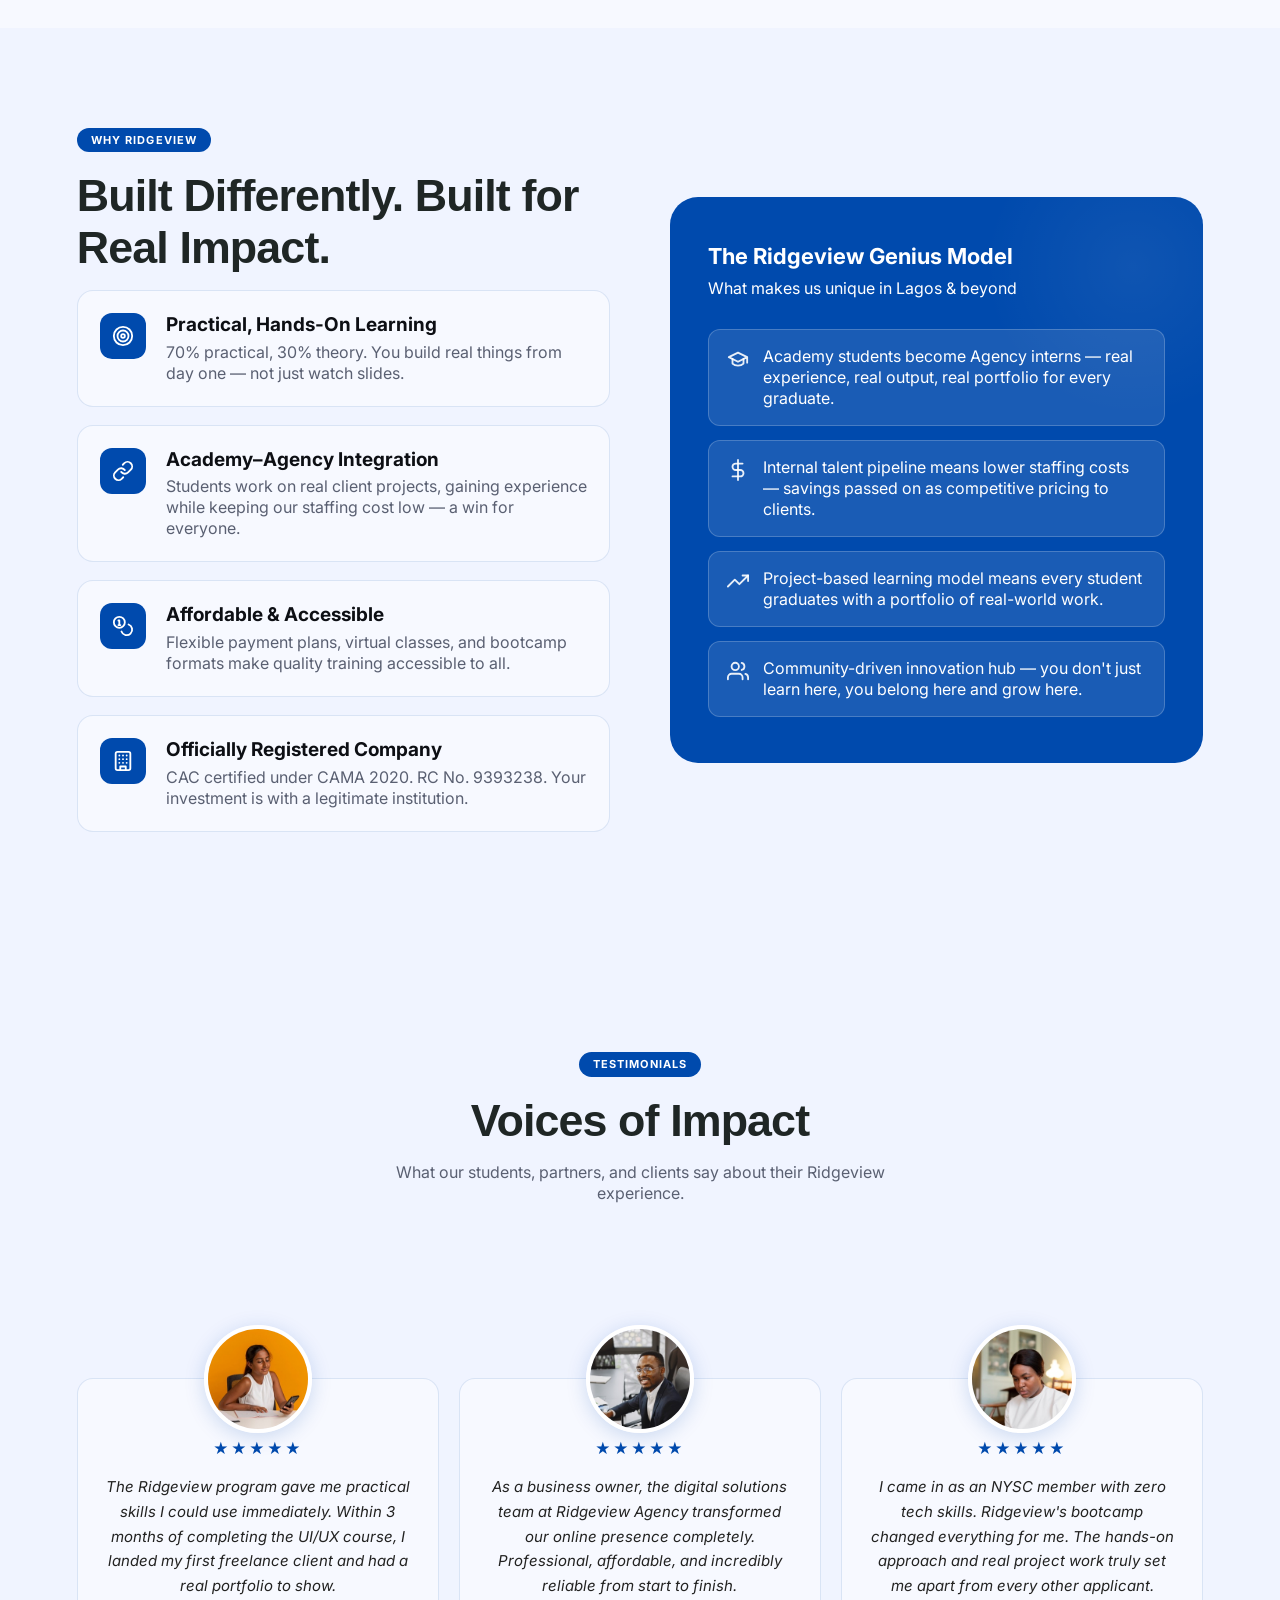
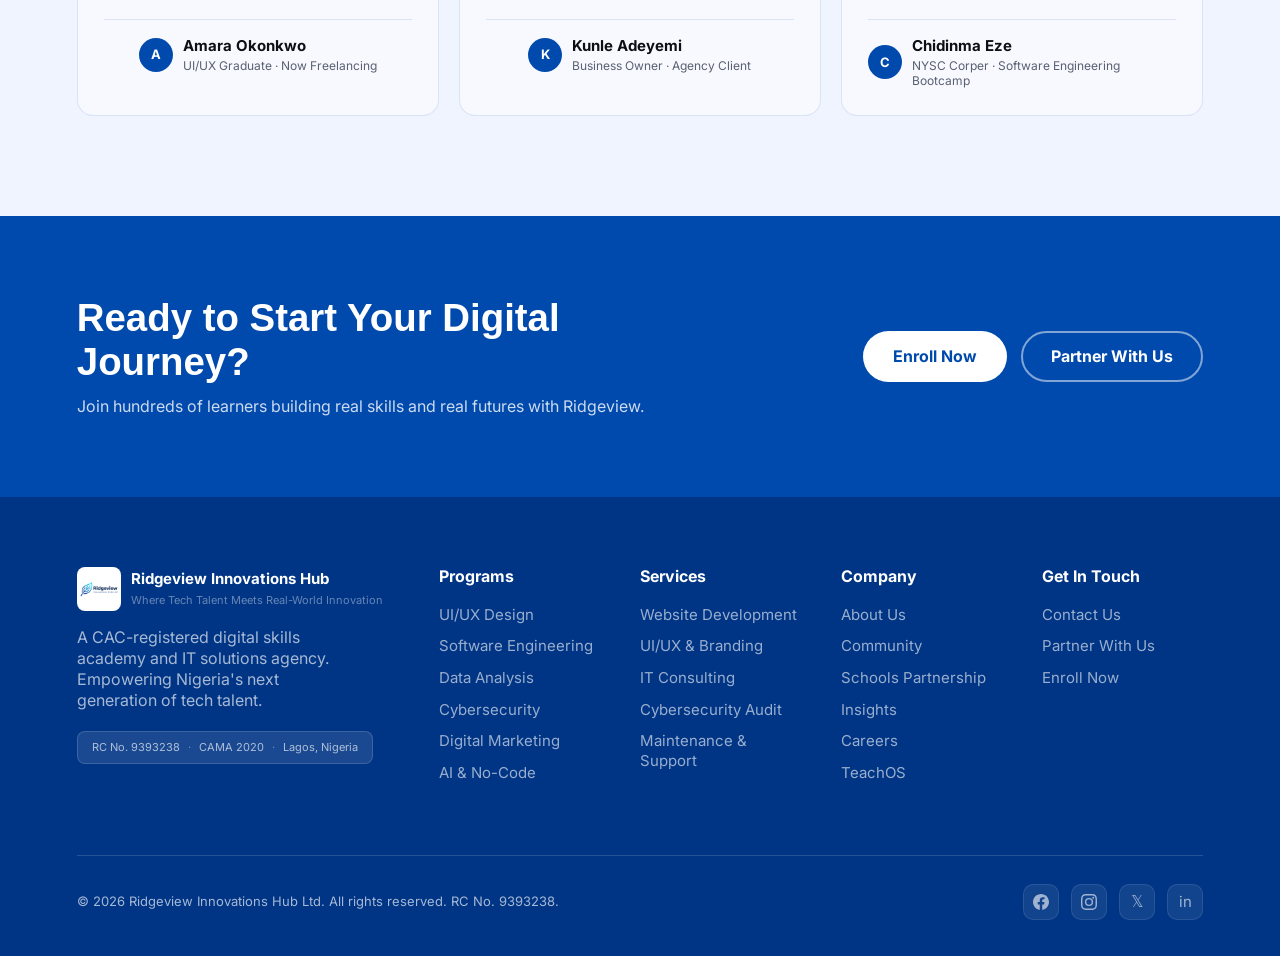
==== commit 111605eb: "Merge 076106a89c725bfd35e7f7d0ce98432ee97de4e6 into dc1f95927a2e5f94d558a81c47fc6b20418025a5" ====
--- a/index.html
+++ b/index.html
@@ -285,7 +285,7 @@
 <body>
 <nav id="navbar">
   <a href="./" class="logo">
-    <img src="Neural Leaf.png" alt="Ridgeview Innovations Hub" class="logo-img"/>
+    <img src="Neural Leaf.png" width="128" height="128" alt="Ridgeview Innovations Hub" class="logo-img"/>
     <div class="ltext">
       <strong>Ridgeview Innovations Hub</strong>
       <small>RC No. 9393238 · Incorporated 2026</small>
@@ -301,6 +301,7 @@
   <a href="./" onclick="toggleMenu()">Home</a><a href="about" onclick="toggleMenu()">About</a><a class="mm-sub" href="about" onclick="toggleMenu()">About Us</a><a class="mm-sub" href="careers" onclick="toggleMenu()">Careers</a><a class="mm-sub" href="teachos" onclick="toggleMenu()">TeachOS</a><a href="programs" onclick="toggleMenu()">Programs</a><a class="mm-sub" href="programs#uiux" onclick="toggleMenu()">UI/UX Design</a><a class="mm-sub" href="programs#swe" onclick="toggleMenu()">Software Engineering</a><a class="mm-sub" href="programs#data" onclick="toggleMenu()">Data Analysis</a><a class="mm-sub" href="programs#cyber" onclick="toggleMenu()">Cybersecurity</a><a class="mm-sub" href="programs#marketing" onclick="toggleMenu()">Digital Marketing</a><a class="mm-sub" href="programs#ai" onclick="toggleMenu()">AI Tools & No-Code</a><a href="services" onclick="toggleMenu()">Services</a><a href="community" onclick="toggleMenu()">Community</a><a class="mm-sub" href="community" onclick="toggleMenu()">Community</a><a class="mm-sub" href="schools-partnership" onclick="toggleMenu()">Schools Partnership</a><a href="blog" onclick="toggleMenu()">Insights</a><a href="contact" onclick="toggleMenu()">Contact</a>
   <a href="programs" class="nav-cta" onclick="toggleMenu()">Start Learning →</a>
 </div>
+<main>
 <!-- HERO -->
 <section class="hero" id="home">
   <div>
@@ -423,7 +424,7 @@
   </div>
 </section>
 
- <!-- TESTIMONIALS -->
+<!-- TESTIMONIALS -->
 <section class="testi-section" id="testimonials">
   <div class="sh c">
     <div class="stag">Testimonials</div>
@@ -431,46 +432,30 @@
     <p class="ssub">What our students, partners, and clients say about their Ridgeview experience.</p>
   </div>
   <div class="tg">
-
     <div class="tc fade-up">
-      <picture>
-        <source srcset="testimonial-amara.webp" type="image/webp">
-        <img src="testimonial-amara-opt.jpg" alt="Amara Okonkwo" class="tc-img"
-             width="480" height="317" loading="lazy" decoding="async"/>
-      </picture>
+      <img src="testimonial-amara.jpg" alt="Amara Okonkwo" class="tc-img" width="108" height="108"/>
       <div class="tc-body">
         <div class="tstars">★★★★★</div>
         <p class="tt">The Ridgeview program gave me practical skills I could use immediately. Within 3 months of completing the UI/UX course, I landed my first freelance client and had a real portfolio to show.</p>
         <div class="ta"><div class="tav">A</div><div><div class="tname">Amara Okonkwo</div><div class="trole">UI/UX Graduate · Now Freelancing</div></div></div>
       </div>
     </div>
-
     <div class="tc fade-up">
-      <picture>
-        <source srcset="testimonial-kunle.webp" type="image/webp">
-        <img src="testimonial-kunle-opt.jpg" alt="Kunle Adeyemi" class="tc-img"
-             width="480" height="720" loading="lazy" decoding="async"/>
-      </picture>
+      <img src="testimonial-kunle.jpg" alt="Kunle Adeyemi" class="tc-img" width="108" height="108"/>
       <div class="tc-body">
         <div class="tstars">★★★★★</div>
         <p class="tt">As a business owner, the digital solutions team at Ridgeview Agency transformed our online presence completely. Professional, affordable, and incredibly reliable from start to finish.</p>
         <div class="ta"><div class="tav">K</div><div><div class="tname">Kunle Adeyemi</div><div class="trole">Business Owner · Agency Client</div></div></div>
       </div>
     </div>
-
     <div class="tc fade-up">
-      <picture>
-        <source srcset="testimonial-chidinma.webp" type="image/webp">
-        <img src="testimonial-chidinma-opt.jpg" alt="Chidinma Eze" class="tc-img"
-             width="480" height="720" loading="lazy" decoding="async"/>
-      </picture>
+      <img src="testimonial-chidinma.jpg" alt="Chidinma Eze" class="tc-img" width="108" height="108"/>
       <div class="tc-body">
         <div class="tstars">★★★★★</div>
         <p class="tt">I came in as an NYSC member with zero tech skills. Ridgeview's bootcamp changed everything for me. The hands-on approach and real project work truly set me apart from every other applicant.</p>
         <div class="ta"><div class="tav">C</div><div><div class="tname">Chidinma Eze</div><div class="trole">NYSC Corper · Software Engineering Bootcamp</div></div></div>
       </div>
     </div>
-
   </div>
 </section>
 
@@ -486,11 +471,13 @@
   </div>
 </div>
 
+</main>
+
 <footer>
   <div class="fg-grid">
     <div class="fbrand">
       <a href="./" class="logo" style="margin-bottom:16px;display:flex;align-items:center;gap:10px">
-        <img src="Neural Leaf.png" alt="Ridgeview Innovations Hub" class="logo-img-footer"/>
+        <img src="Neural Leaf.png" width="128" height="128" alt="Ridgeview Innovations Hub" class="logo-img-footer"/>
         <div class="ltext">
           <strong style="color:#fff;font-family:var(--font-body);font-size:15px;font-weight:700;display:block">Ridgeview Innovations Hub</strong>
           <small style="color:rgba(255,255,255,.4);font-size:11px">Where Tech Talent Meets Real-World Innovation</small>
